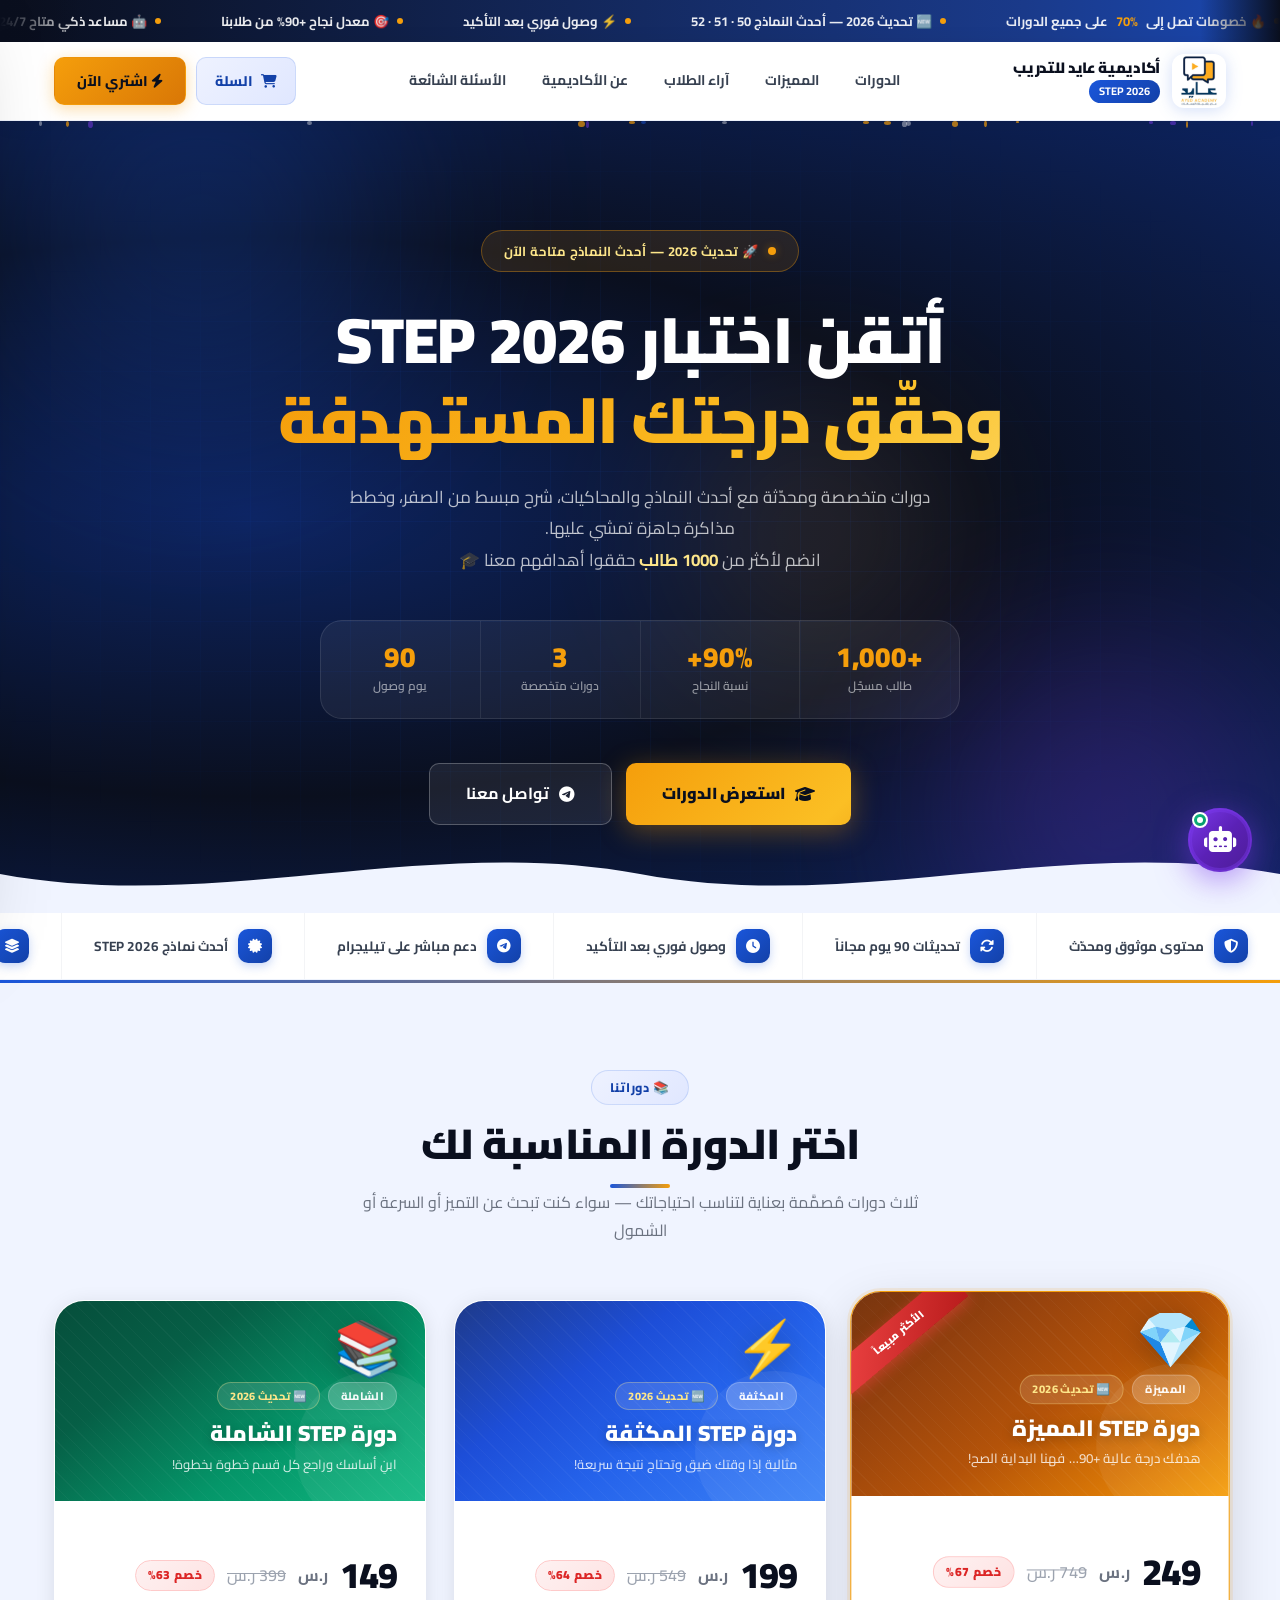
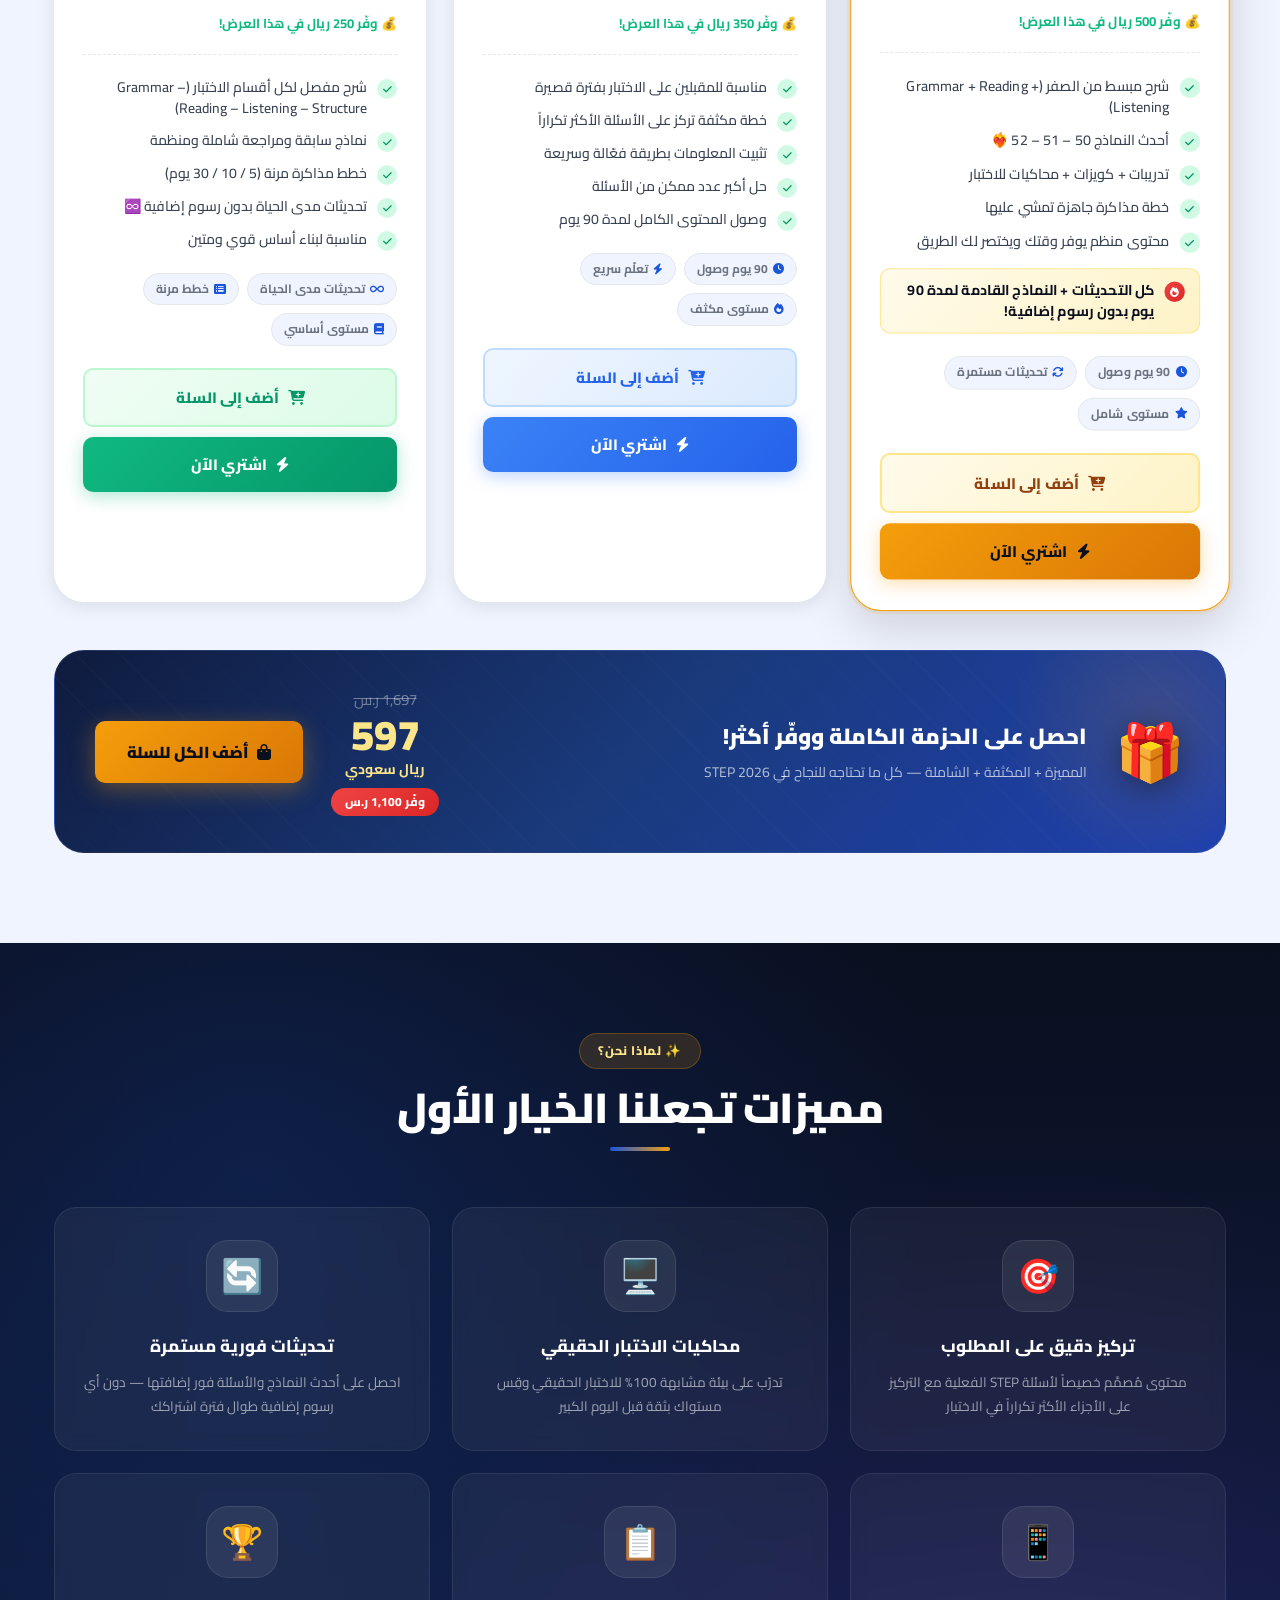
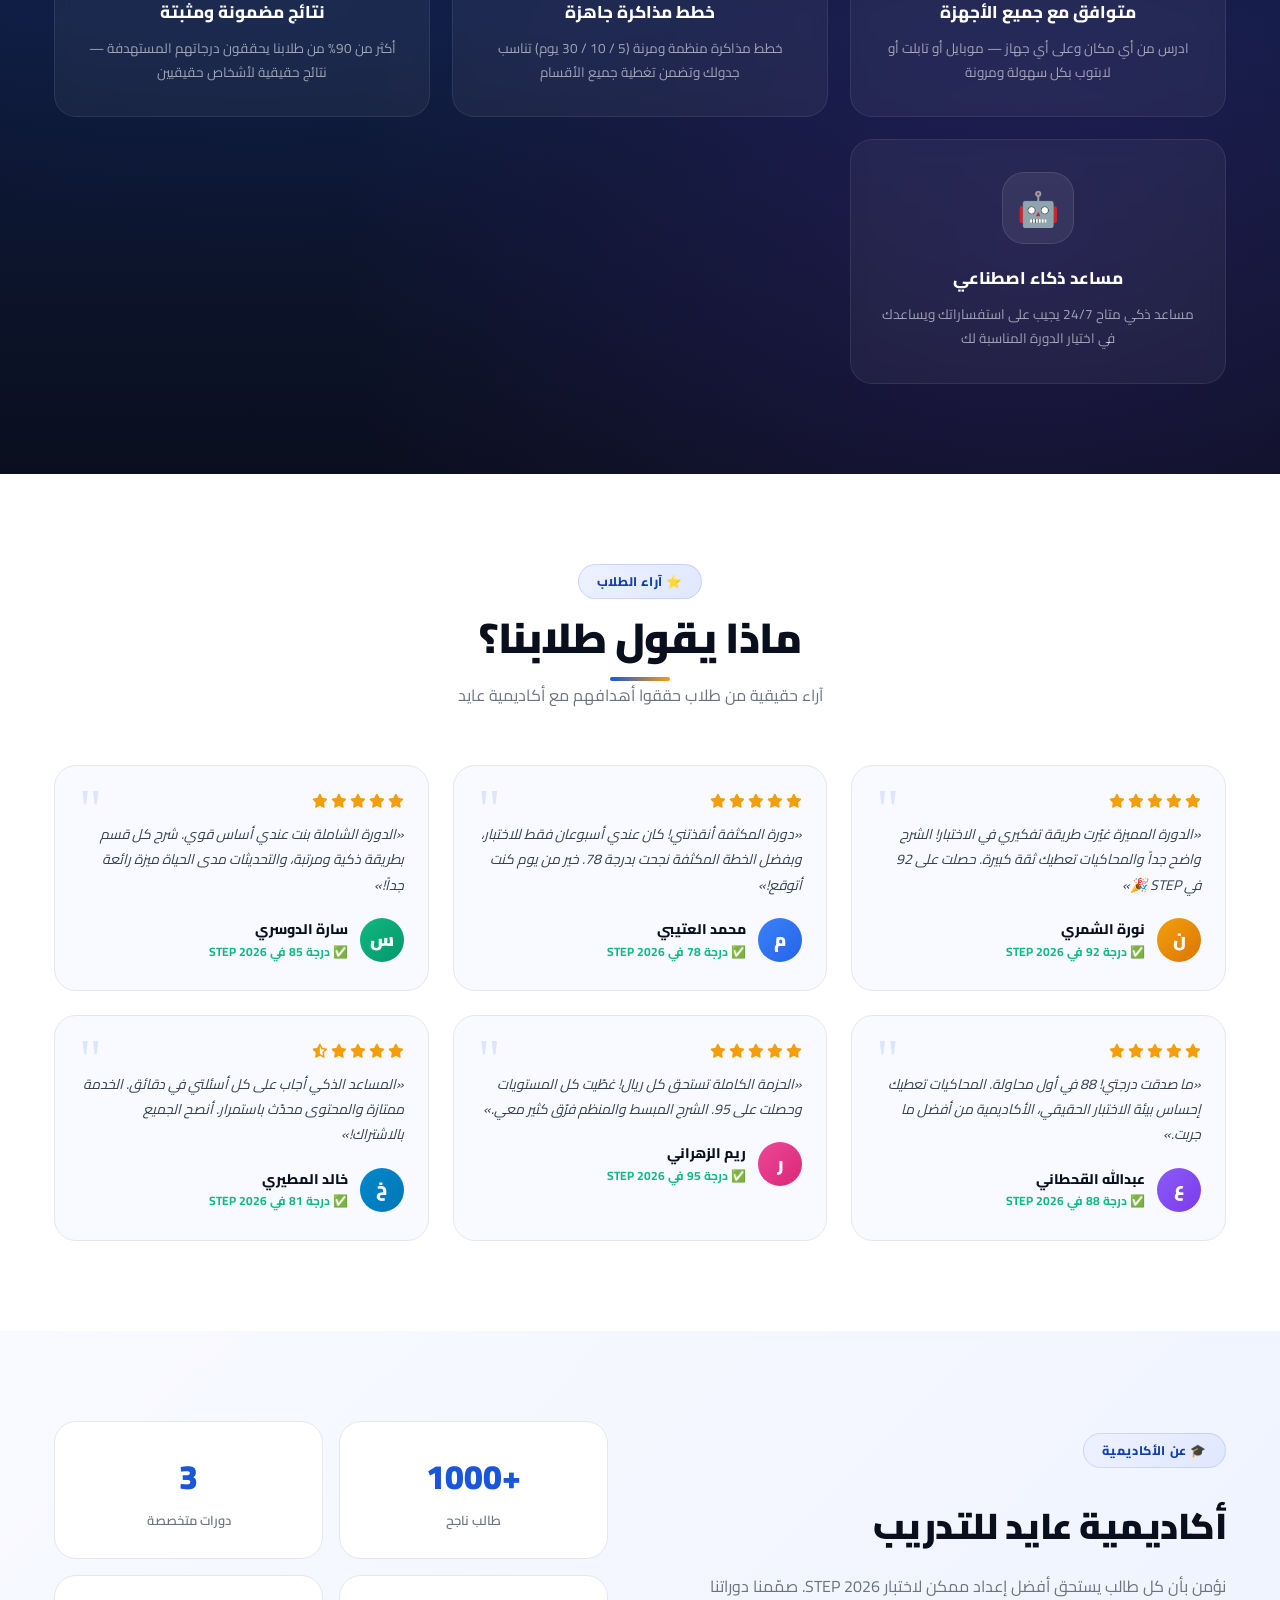
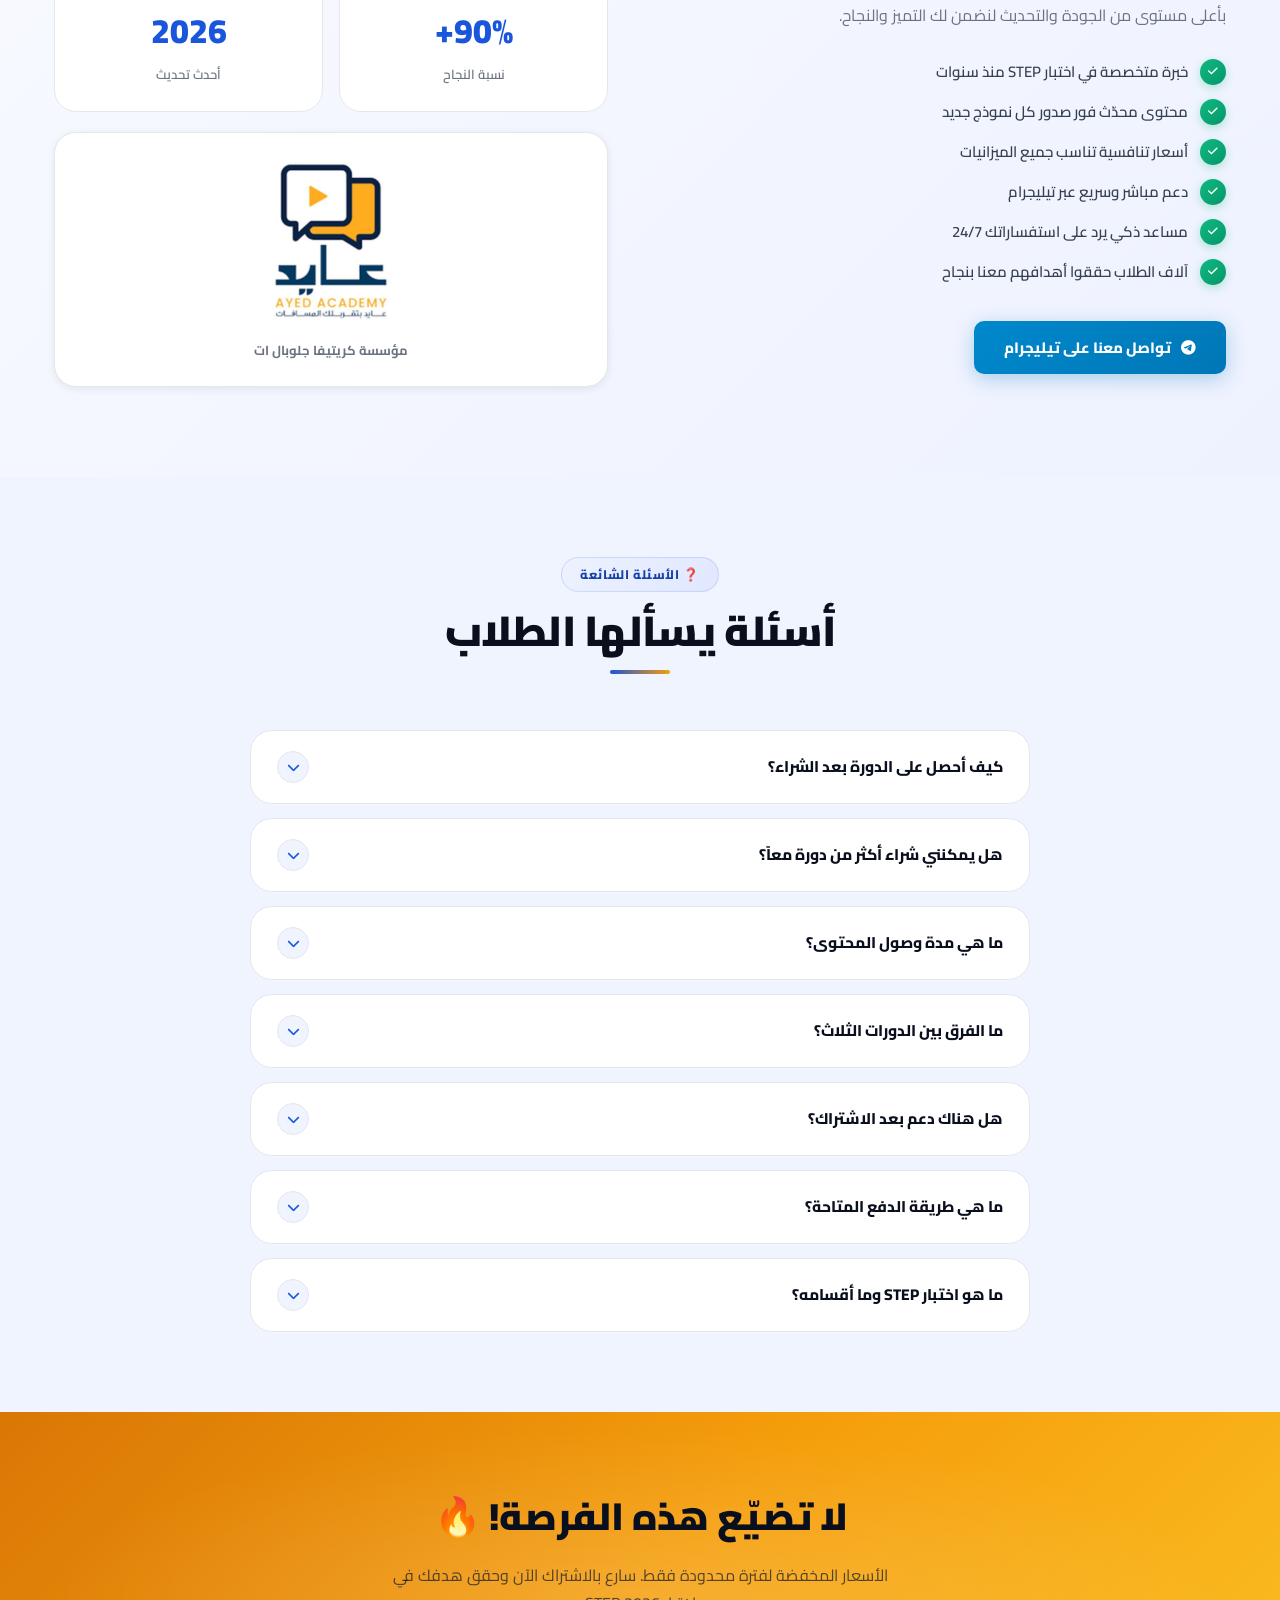
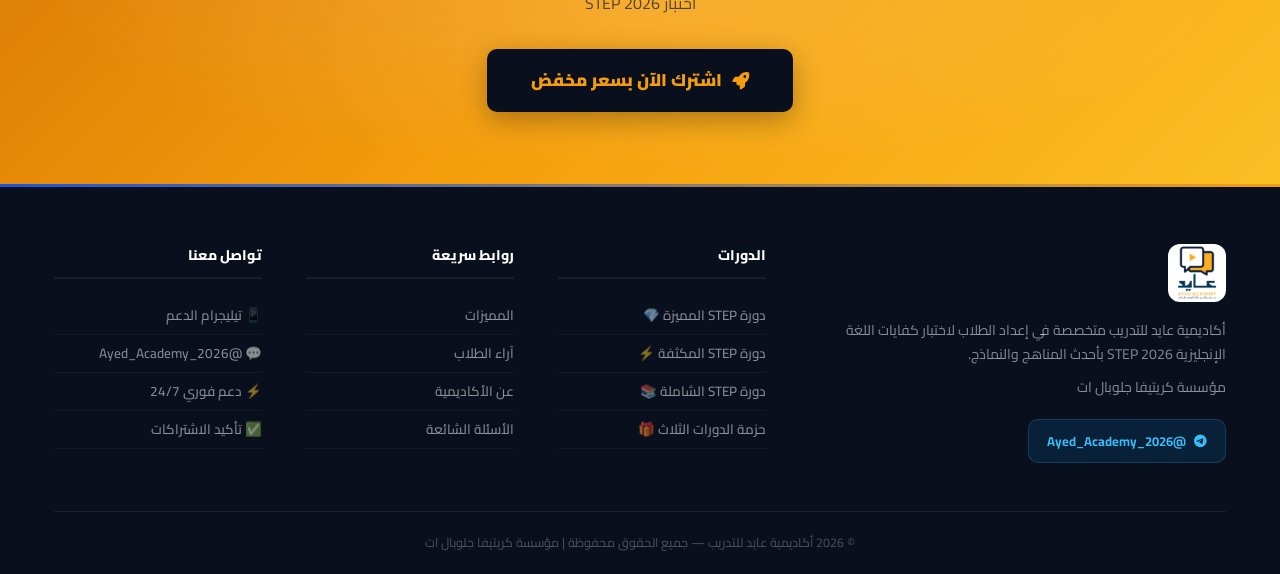
==== index.html @ cf66df92 "feat: أكاديمية عايد للتدريب - متجر STEP 2026 المحدّث - استبدال صفحة بيانات البنك بصفحة تلجرام مباشرة" ====
<!DOCTYPE html>
<html lang="ar" dir="rtl">
<head>
  <meta charset="UTF-8">
  <meta name="viewport" content="width=device-width, initial-scale=1.0">
  <title>أكاديمية عايد للتدريب | ستيب 2026 — دورات STEP المتميزة</title>
  <meta name="description" content="أفضل دورات اللغة الإنجليزية لاختبار STEP 2026 مع أحدث النماذج والمحاكيات. احصل على درجتك المستهدفة مع أكاديمية عايد للتدريب.">
  <meta name="keywords" content="STEP 2026, اختبار ستيب, دورات انجليزي, أكاديمية عايد, تدريب ستيب">
  <meta property="og:title" content="أكاديمية عايد للتدريب | ستيب 2026">
  <meta property="og:description" content="أفضل دورات STEP 2026 مع أحدث النماذج والمحاكيات">
  <meta property="og:image" content="images/logo.png">
  <meta name="theme-color" content="#1a56db">
  <link rel="icon" type="image/png" href="images/logo.png">
  <meta property="og:url" content="https://ayed-academy.pages.dev">
  <meta property="og:type" content="website">
  <meta name="twitter:card" content="summary_large_image">
  <meta name="twitter:title" content="أكاديمية عايد للتدريب | ستيب 2026">
  <meta name="twitter:description" content="أفضل دورات STEP 2026 مع أحدث النماذج والمحاكيات">
  <link rel="stylesheet" href="css/style.css">
  <link rel="preconnect" href="https://fonts.googleapis.com">
  <link href="https://fonts.googleapis.com/css2?family=Cairo:wght@300;400;500;600;700;800;900&display=swap" rel="stylesheet">
  <link rel="stylesheet" href="https://cdn.jsdelivr.net/npm/@fortawesome/fontawesome-free@6.4.0/css/all.min.css">
</head>
<body>

<!-- ══ ANNOUNCEMENT BAR ══ -->
<div class="announce-bar">
  <div class="announce-ticker">
    <span class="announce-item"><span class="a-dot"></span>🔥 خصومات تصل إلى <span class="gold">70%</span> على جميع الدورات</span>
    <span class="announce-item"><span class="a-dot"></span>🆕 تحديث 2026 — أحدث النماذج 50 · 51 · 52</span>
    <span class="announce-item"><span class="a-dot"></span>⚡ وصول فوري بعد التأكيد</span>
    <span class="announce-item"><span class="a-dot"></span>🎯 معدل نجاح +90% من طلابنا</span>
    <span class="announce-item"><span class="a-dot"></span>🤖 مساعد ذكي متاح 24/7</span>
    <span class="announce-item"><span class="a-dot"></span>🔥 خصومات تصل إلى <span class="gold">70%</span> على جميع الدورات</span>
    <span class="announce-item"><span class="a-dot"></span>🆕 تحديث 2026 — أحدث النماذج 50 · 51 · 52</span>
    <span class="announce-item"><span class="a-dot"></span>⚡ وصول فوري بعد التأكيد</span>
    <span class="announce-item"><span class="a-dot"></span>🎯 معدل نجاح +90% من طلابنا</span>
    <span class="announce-item"><span class="a-dot"></span>🤖 مساعد ذكي متاح 24/7</span>
  </div>
</div>

<!-- ══ HEADER ══ -->
<header class="header" id="header">
  <div class="container">
    <div class="header-inner">
      <div class="logo-area">
        <img src="images/logo.png" alt="أكاديمية عايد للتدريب" class="logo-img">
        <div class="logo-text">
          <span class="logo-title">أكاديمية عايد للتدريب</span>
          <span class="logo-sub">STEP 2026</span>
        </div>
      </div>

      <nav class="main-nav">
        <a href="#courses">الدورات</a>
        <a href="#features">المميزات</a>
        <a href="#testimonials">آراء الطلاب</a>
        <a href="#about">عن الأكاديمية</a>
        <a href="#faq">الأسئلة الشائعة</a>
      </nav>

      <div class="header-actions">
        <button class="cart-btn" onclick="toggleCart()">
          <i class="fas fa-shopping-cart"></i>
          <span class="cart-count" id="cartCount" data-count="0">0</span>
          <span id="cartTotalLabel">السلة</span>
        </button>
        <button class="checkout-header-btn" onclick="goToCheckout()">
          <i class="fas fa-bolt"></i> اشتري الآن
        </button>
      </div>
      <button class="mobile-menu-btn" id="mobileMenuBtn" onclick="toggleMobileMenu()">
        <i class="fas fa-bars"></i>
      </button>
    </div>
  </div>
  <div class="mobile-nav" id="mobileNav">
    <a href="#courses"      onclick="closeMobileMenu()">الدورات</a>
    <a href="#features"     onclick="closeMobileMenu()">المميزات</a>
    <a href="#testimonials" onclick="closeMobileMenu()">آراء الطلاب</a>
    <a href="#about"        onclick="closeMobileMenu()">عن الأكاديمية</a>
    <a href="#faq"          onclick="closeMobileMenu()">الأسئلة الشائعة</a>
  </div>
</header>

<!-- ══ HERO ══ -->
<section class="hero" id="home">
  <div class="hero-blobs">
    <div class="blob blob-1"></div>
    <div class="blob blob-2"></div>
    <div class="blob blob-3"></div>
  </div>
  <!-- Particles -->
  <div class="hero-particles" id="heroParticles"></div>

  <div class="container">
    <div class="hero-content">
      <div class="hero-eyebrow">
        <span class="eyebrow-dot"></span>
        🚀 تحديث 2026 — أحدث النماذج متاحة الآن
      </div>
      <h1 class="hero-title">
        أتقن اختبار STEP 2026
        <span class="line2">وحقّق درجتك المستهدفة</span>
      </h1>
      <p class="hero-subtitle">
        دورات متخصصة ومحدّثة مع أحدث النماذج والمحاكيات، شرح مبسط من الصفر، وخطط مذاكرة جاهزة تمشي عليها.
        <br>انضم لأكثر من <strong style="color:#fde68a">1000 طالب</strong> حققوا أهدافهم معنا 🎓
      </p>
      <div class="hero-stats">
        <div class="stat-item">
          <span class="stat-num" data-target="1000">0</span>
          <span class="stat-label">طالب مسجّل</span>
        </div>
        <div class="stat-item">
          <span class="stat-num">90%+</span>
          <span class="stat-label">نسبة النجاح</span>
        </div>
        <div class="stat-item">
          <span class="stat-num">3</span>
          <span class="stat-label">دورات متخصصة</span>
        </div>
        <div class="stat-item">
          <span class="stat-num">90</span>
          <span class="stat-label">يوم وصول</span>
        </div>
      </div>
      <div class="hero-btns">
        <a href="#courses" class="btn-hero-primary">
          <i class="fas fa-graduation-cap"></i> استعرض الدورات
        </a>
        <a href="https://t.me/Ayed_Academy_2026" target="_blank" class="btn-hero-secondary">
          <i class="fab fa-telegram"></i> تواصل معنا
        </a>
      </div>
    </div>
  </div>
  <div class="hero-wave">
    <svg viewBox="0 0 1440 90" xmlns="http://www.w3.org/2000/svg" preserveAspectRatio="none">
      <path d="M0,45 C240,90 480,0 720,45 C960,90 1200,0 1440,45 L1440,90 L0,90 Z" fill="#f0f4ff"/>
    </svg>
  </div>
</section>

<!-- ══ TRUST BAR ══ -->
<section class="trust-bar">
  <div class="trust-scroll">
    <div class="trust-item"><i class="fas fa-shield-alt"></i><span>محتوى موثوق ومحدّث</span></div>
    <div class="trust-item"><i class="fas fa-sync-alt"></i><span>تحديثات 90 يوم مجاناً</span></div>
    <div class="trust-item"><i class="fas fa-clock"></i><span>وصول فوري بعد التأكيد</span></div>
    <div class="trust-item"><i class="fab fa-telegram"></i><span>دعم مباشر على تيليجرام</span></div>
    <div class="trust-item"><i class="fas fa-certificate"></i><span>أحدث نماذج STEP 2026</span></div>
    <div class="trust-item"><i class="fas fa-layer-group"></i><span>محاكيات الاختبار الحقيقي</span></div>
    <div class="trust-item"><i class="fas fa-mobile-alt"></i><span>متوافق مع جميع الأجهزة</span></div>
    <div class="trust-item"><i class="fas fa-robot"></i><span>مساعد ذكي 24/7</span></div>
  </div>
</section>

<!-- ══ COURSES ══ -->
<section class="courses-section" id="courses">
  <div class="container">
    <div class="section-header reveal">
      <span class="section-tag">📚 دوراتنا</span>
      <h2 class="section-title">اختر الدورة المناسبة لك</h2>
      <div class="title-underline"></div>
      <p class="section-desc">ثلاث دورات مُصمَّمة بعناية لتناسب احتياجاتك — سواء كنت تبحث عن التميز أو السرعة أو الشمول</p>
    </div>

    <div class="courses-grid">

      <!-- ═══ COURSE 1: المميزة ═══ -->
      <div class="course-card featured reveal" id="course-card-1">
        <div class="course-ribbon">الأكثر مبيعاً</div>
        <div class="course-card-header gold">
          <div class="course-icon-big">💎</div>
          <div class="course-badges">
            <span class="cbadge cbadge-type">المميزة</span>
            <span class="cbadge cbadge-new">🆕 تحديث 2026</span>
          </div>
          <h3 class="course-card-title">دورة STEP المميزة</h3>
          <p class="course-card-tagline">هدفك درجة عالية +90… فهنا البداية الصح!</p>
        </div>
        <div class="course-card-body">
          <div class="price-block">
            <div class="price-top">
              <span class="price-now">249</span>
              <span class="price-unit">ر.س</span>
              <span class="price-was">749 ر.س</span>
              <span class="discount-pill">خصم 67%</span>
            </div>
            <div class="price-save">💰 وفّر 500 ريال في هذا العرض!</div>
          </div>
          <div class="feat-list">
            <div class="feat-row"><div class="fi"><i class="fas fa-check"></i></div><span>شرح مبسط من الصفر (Grammar + Reading + Listening)</span></div>
            <div class="feat-row"><div class="fi"><i class="fas fa-check"></i></div><span>أحدث النماذج 50 – 51 – 52 ❤️‍🔥</span></div>
            <div class="feat-row"><div class="fi"><i class="fas fa-check"></i></div><span>تدريبات + كويزات + محاكيات للاختبار</span></div>
            <div class="feat-row"><div class="fi"><i class="fas fa-check"></i></div><span>خطة مذاكرة جاهزة تمشي عليها</span></div>
            <div class="feat-row"><div class="fi"><i class="fas fa-check"></i></div><span>محتوى منظم يوفر وقتك ويختصر لك الطريق</span></div>
            <div class="feat-row hot-feat"><div class="fi"><i class="fas fa-fire"></i></div><span>كل التحديثات + النماذج القادمة لمدة 90 يوم بدون رسوم إضافية!</span></div>
          </div>
          <div class="course-meta">
            <span class="meta-tag"><i class="fas fa-clock"></i> 90 يوم وصول</span>
            <span class="meta-tag"><i class="fas fa-sync"></i> تحديثات مستمرة</span>
            <span class="meta-tag"><i class="fas fa-star"></i> مستوى شامل</span>
          </div>
          <div class="card-actions">
            <button class="btn-add btn-add-gold" id="addBtn1" onclick="addToCart(1)">
              <i class="fas fa-cart-plus"></i> أضف إلى السلة
            </button>
            <button class="btn-buy btn-buy-gold" onclick="buyNow(1)">
              <i class="fas fa-bolt"></i> اشتري الآن
            </button>
          </div>
        </div>
      </div>

      <!-- ═══ COURSE 2: المكثفة ═══ -->
      <div class="course-card reveal" id="course-card-2" style="transition-delay:.1s">
        <div class="course-card-header blue">
          <div class="course-icon-big">⚡</div>
          <div class="course-badges">
            <span class="cbadge cbadge-type">المكثفة</span>
            <span class="cbadge cbadge-new">🆕 تحديث 2026</span>
          </div>
          <h3 class="course-card-title">دورة STEP المكثفة</h3>
          <p class="course-card-tagline">مثالية إذا وقتك ضيق وتحتاج نتيجة سريعة!</p>
        </div>
        <div class="course-card-body">
          <div class="price-block">
            <div class="price-top">
              <span class="price-now">199</span>
              <span class="price-unit">ر.س</span>
              <span class="price-was">549 ر.س</span>
              <span class="discount-pill">خصم 64%</span>
            </div>
            <div class="price-save">💰 وفّر 350 ريال في هذا العرض!</div>
          </div>
          <div class="feat-list">
            <div class="feat-row"><div class="fi"><i class="fas fa-check"></i></div><span>مناسبة للمقبلين على الاختبار بفترة قصيرة</span></div>
            <div class="feat-row"><div class="fi"><i class="fas fa-check"></i></div><span>خطة مكثفة تركز على الأسئلة الأكثر تكراراً</span></div>
            <div class="feat-row"><div class="fi"><i class="fas fa-check"></i></div><span>تثبيت المعلومات بطريقة فعّالة وسريعة</span></div>
            <div class="feat-row"><div class="fi"><i class="fas fa-check"></i></div><span>حل أكبر عدد ممكن من الأسئلة</span></div>
            <div class="feat-row"><div class="fi"><i class="fas fa-check"></i></div><span>وصول المحتوى الكامل لمدة 90 يوم</span></div>
          </div>
          <div class="course-meta">
            <span class="meta-tag"><i class="fas fa-clock"></i> 90 يوم وصول</span>
            <span class="meta-tag"><i class="fas fa-bolt"></i> تعلّم سريع</span>
            <span class="meta-tag"><i class="fas fa-fire"></i> مستوى مكثف</span>
          </div>
          <div class="card-actions">
            <button class="btn-add btn-add-blue" id="addBtn2" onclick="addToCart(2)">
              <i class="fas fa-cart-plus"></i> أضف إلى السلة
            </button>
            <button class="btn-buy btn-buy-blue" onclick="buyNow(2)">
              <i class="fas fa-bolt"></i> اشتري الآن
            </button>
          </div>
        </div>
      </div>

      <!-- ═══ COURSE 3: الشاملة ═══ -->
      <div class="course-card reveal" id="course-card-3" style="transition-delay:.2s">
        <div class="course-card-header green">
          <div class="course-icon-big">📚</div>
          <div class="course-badges">
            <span class="cbadge cbadge-type">الشاملة</span>
            <span class="cbadge cbadge-new">🆕 تحديث 2026</span>
          </div>
          <h3 class="course-card-title">دورة STEP الشاملة</h3>
          <p class="course-card-tagline">ابنِ أساسك وراجع كل قسم خطوة بخطوة!</p>
        </div>
        <div class="course-card-body">
          <div class="price-block">
            <div class="price-top">
              <span class="price-now">149</span>
              <span class="price-unit">ر.س</span>
              <span class="price-was">399 ر.س</span>
              <span class="discount-pill">خصم 63%</span>
            </div>
            <div class="price-save">💰 وفّر 250 ريال في هذا العرض!</div>
          </div>
          <div class="feat-list">
            <div class="feat-row"><div class="fi"><i class="fas fa-check"></i></div><span>شرح مفصل لكل أقسام الاختبار (Grammar – Reading – Listening – Structure)</span></div>
            <div class="feat-row"><div class="fi"><i class="fas fa-check"></i></div><span>نماذج سابقة ومراجعة شاملة ومنظمة</span></div>
            <div class="feat-row"><div class="fi"><i class="fas fa-check"></i></div><span>خطط مذاكرة مرنة (5 / 10 / 30 يوم)</span></div>
            <div class="feat-row"><div class="fi"><i class="fas fa-check"></i></div><span>تحديثات مدى الحياة بدون رسوم إضافية ♾️</span></div>
            <div class="feat-row"><div class="fi"><i class="fas fa-check"></i></div><span>مناسبة لبناء أساس قوي ومتين</span></div>
          </div>
          <div class="course-meta">
            <span class="meta-tag"><i class="fas fa-infinity"></i> تحديثات مدى الحياة</span>
            <span class="meta-tag"><i class="fas fa-list-alt"></i> خطط مرنة</span>
            <span class="meta-tag"><i class="fas fa-book"></i> مستوى أساسي</span>
          </div>
          <div class="card-actions">
            <button class="btn-add btn-add-green" id="addBtn3" onclick="addToCart(3)">
              <i class="fas fa-cart-plus"></i> أضف إلى السلة
            </button>
            <button class="btn-buy btn-buy-green" onclick="buyNow(3)">
              <i class="fas fa-bolt"></i> اشتري الآن
            </button>
          </div>
        </div>
      </div>

    </div><!-- /courses-grid -->

    <!-- BUNDLE OFFER -->
    <div class="bundle-offer reveal">
      <div class="bundle-inner">
        <div class="bundle-emoji">🎁</div>
        <div class="bundle-text">
          <h3>احصل على الحزمة الكاملة ووفّر أكثر!</h3>
          <p>المميزة + المكثفة + الشاملة — كل ما تحتاجه للنجاح في STEP 2026</p>
        </div>
        <div class="bundle-pricing">
          <span class="bundle-was">1,697 ر.س</span>
          <span class="bundle-now">597</span>
          <span style="color:#fde68a;font-size:14px;font-weight:700;">ريال سعودي</span>
          <span class="bundle-save-badge">وفّر 1,100 ر.س</span>
        </div>
        <button class="btn-bundle" onclick="addAllToCart()">
          <i class="fas fa-shopping-bag"></i> أضف الكل للسلة
        </button>
      </div>
    </div>

  </div>
</section>

<!-- ══ FEATURES ══ -->
<section class="features-section" id="features">
  <div class="container">
    <div class="section-header reveal">
      <span class="section-tag">✨ لماذا نحن؟</span>
      <h2 class="section-title white">مميزات تجعلنا الخيار الأول</h2>
      <div class="title-underline"></div>
    </div>
    <div class="features-grid">
      <div class="feature-card reveal">
        <div class="feat-icon-wrap">🎯</div>
        <h4>تركيز دقيق على المطلوب</h4>
        <p>محتوى مُصمَّم خصيصاً لأسئلة STEP الفعلية مع التركيز على الأجزاء الأكثر تكراراً في الاختبار</p>
      </div>
      <div class="feature-card reveal" style="transition-delay:.1s">
        <div class="feat-icon-wrap">🖥️</div>
        <h4>محاكيات الاختبار الحقيقي</h4>
        <p>تدرّب على بيئة مشابهة 100% للاختبار الحقيقي وقِس مستواك بثقة قبل اليوم الكبير</p>
      </div>
      <div class="feature-card reveal" style="transition-delay:.2s">
        <div class="feat-icon-wrap">🔄</div>
        <h4>تحديثات فورية مستمرة</h4>
        <p>احصل على أحدث النماذج والأسئلة فور إضافتها — دون أي رسوم إضافية طوال فترة اشتراكك</p>
      </div>
      <div class="feature-card reveal" style="transition-delay:.3s">
        <div class="feat-icon-wrap">📱</div>
        <h4>متوافق مع جميع الأجهزة</h4>
        <p>ادرس من أي مكان وعلى أي جهاز — موبايل أو تابلت أو لابتوب بكل سهولة ومرونة</p>
      </div>
      <div class="feature-card reveal" style="transition-delay:.4s">
        <div class="feat-icon-wrap">📋</div>
        <h4>خطط مذاكرة جاهزة</h4>
        <p>خطط مذاكرة منظمة ومرنة (5 / 10 / 30 يوم) تناسب جدولك وتضمن تغطية جميع الأقسام</p>
      </div>
      <div class="feature-card reveal" style="transition-delay:.5s">
        <div class="feat-icon-wrap">🏆</div>
        <h4>نتائج مضمونة ومثبتة</h4>
        <p>أكثر من 90% من طلابنا يحققون درجاتهم المستهدفة — نتائج حقيقية لأشخاص حقيقيين</p>
      </div>
      <div class="feature-card reveal" style="transition-delay:.6s">
        <div class="feat-icon-wrap">🤖</div>
        <h4>مساعد ذكاء اصطناعي</h4>
        <p>مساعد ذكي متاح 24/7 يجيب على استفساراتك ويساعدك في اختيار الدورة المناسبة لك</p>
      </div>
    </div>
  </div>
</section>

<!-- ══ TESTIMONIALS ══ -->
<section class="testimonials-section" id="testimonials">
  <div class="container">
    <div class="section-header reveal">
      <span class="section-tag">⭐ آراء الطلاب</span>
      <h2 class="section-title">ماذا يقول طلابنا؟</h2>
      <div class="title-underline"></div>
      <p class="section-desc">آراء حقيقية من طلاب حققوا أهدافهم مع أكاديمية عايد</p>
    </div>
    <div class="testi-grid">
      <div class="testi-card reveal">
        <div class="testi-stars"><i class="fas fa-star"></i><i class="fas fa-star"></i><i class="fas fa-star"></i><i class="fas fa-star"></i><i class="fas fa-star"></i></div>
        <p class="testi-text">«الدورة المميزة غيّرت طريقة تفكيري في الاختبار! الشرح واضح جداً والمحاكيات تعطيك ثقة كبيرة. حصلت على 92 في STEP 🎉»</p>
        <div class="testi-author">
          <div class="testi-avatar" style="background:linear-gradient(135deg,#f59e0b,#d97706)">ن</div>
          <div>
            <div class="testi-name">نورة الشمري</div>
            <div class="testi-score">✅ درجة 92 في STEP 2026</div>
          </div>
        </div>
      </div>
      <div class="testi-card reveal" style="transition-delay:.1s">
        <div class="testi-stars"><i class="fas fa-star"></i><i class="fas fa-star"></i><i class="fas fa-star"></i><i class="fas fa-star"></i><i class="fas fa-star"></i></div>
        <p class="testi-text">«دورة المكثفة أنقذتني! كان عندي أسبوعان فقط للاختبار، وبفضل الخطة المكثفة نجحت بدرجة 78. خير من يوم كنت أتوقع!»</p>
        <div class="testi-author">
          <div class="testi-avatar" style="background:linear-gradient(135deg,#3b82f6,#2563eb)">م</div>
          <div>
            <div class="testi-name">محمد العتيبي</div>
            <div class="testi-score">✅ درجة 78 في STEP 2026</div>
          </div>
        </div>
      </div>
      <div class="testi-card reveal" style="transition-delay:.2s">
        <div class="testi-stars"><i class="fas fa-star"></i><i class="fas fa-star"></i><i class="fas fa-star"></i><i class="fas fa-star"></i><i class="fas fa-star"></i></div>
        <p class="testi-text">«الدورة الشاملة بنت عندي أساس قوي. شرح كل قسم بطريقة ذكية ومرتبة، والتحديثات مدى الحياة ميزة رائعة جداً!»</p>
        <div class="testi-author">
          <div class="testi-avatar" style="background:linear-gradient(135deg,#10b981,#059669)">س</div>
          <div>
            <div class="testi-name">سارة الدوسري</div>
            <div class="testi-score">✅ درجة 85 في STEP 2026</div>
          </div>
        </div>
      </div>
      <div class="testi-card reveal" style="transition-delay:.3s">
        <div class="testi-stars"><i class="fas fa-star"></i><i class="fas fa-star"></i><i class="fas fa-star"></i><i class="fas fa-star"></i><i class="fas fa-star"></i></div>
        <p class="testi-text">«ما صدقت درجتي! 88 في أول محاولة. المحاكيات تعطيك إحساس بيئة الاختبار الحقيقي، الأكاديمية من أفضل ما جربت.»</p>
        <div class="testi-author">
          <div class="testi-avatar" style="background:linear-gradient(135deg,#8b5cf6,#7c3aed)">ع</div>
          <div>
            <div class="testi-name">عبدالله القحطاني</div>
            <div class="testi-score">✅ درجة 88 في STEP 2026</div>
          </div>
        </div>
      </div>
      <div class="testi-card reveal" style="transition-delay:.4s">
        <div class="testi-stars"><i class="fas fa-star"></i><i class="fas fa-star"></i><i class="fas fa-star"></i><i class="fas fa-star"></i><i class="fas fa-star"></i></div>
        <p class="testi-text">«الحزمة الكاملة تستحق كل ريال! غطّيت كل المستويات وحصلت على 95. الشرح المبسط والمنظم فرّق كثير معي.»</p>
        <div class="testi-author">
          <div class="testi-avatar" style="background:linear-gradient(135deg,#ec4899,#db2777)">ر</div>
          <div>
            <div class="testi-name">ريم الزهراني</div>
            <div class="testi-score">✅ درجة 95 في STEP 2026</div>
          </div>
        </div>
      </div>
      <div class="testi-card reveal" style="transition-delay:.5s">
        <div class="testi-stars"><i class="fas fa-star"></i><i class="fas fa-star"></i><i class="fas fa-star"></i><i class="fas fa-star"></i><i class="fas fa-star-half-alt"></i></div>
        <p class="testi-text">«المساعد الذكي أجاب على كل أسئلتي في دقائق. الخدمة ممتازة والمحتوى محدّث باستمرار. أنصح الجميع بالاشتراك!»</p>
        <div class="testi-author">
          <div class="testi-avatar" style="background:linear-gradient(135deg,#0088cc,#0077b6)">خ</div>
          <div>
            <div class="testi-name">خالد المطيري</div>
            <div class="testi-score">✅ درجة 81 في STEP 2026</div>
          </div>
        </div>
      </div>
    </div>
  </div>
</section>

<!-- ══ ABOUT ══ -->
<section class="about-section" id="about">
  <div class="container">
    <div class="about-grid">
      <div class="about-text reveal-left">
        <span class="section-tag">🎓 عن الأكاديمية</span>
        <h2>أكاديمية عايد للتدريب</h2>
        <p class="about-lead">نؤمن بأن كل طالب يستحق أفضل إعداد ممكن لاختبار STEP 2026. صمّمنا دوراتنا بأعلى مستوى من الجودة والتحديث لنضمن لك التميز والنجاح.</p>
        <ul class="about-list">
          <li><div class="check-icon"><i class="fas fa-check"></i></div> خبرة متخصصة في اختبار STEP منذ سنوات</li>
          <li><div class="check-icon"><i class="fas fa-check"></i></div> محتوى محدّث فور صدور كل نموذج جديد</li>
          <li><div class="check-icon"><i class="fas fa-check"></i></div> أسعار تنافسية تناسب جميع الميزانيات</li>
          <li><div class="check-icon"><i class="fas fa-check"></i></div> دعم مباشر وسريع عبر تيليجرام</li>
          <li><div class="check-icon"><i class="fas fa-check"></i></div> مساعد ذكي يرد على استفساراتك 24/7</li>
          <li><div class="check-icon"><i class="fas fa-check"></i></div> آلاف الطلاب حققوا أهدافهم معنا بنجاح</li>
        </ul>
        <a href="https://t.me/Ayed_Academy_2026" target="_blank" class="btn-tg">
          <i class="fab fa-telegram"></i> تواصل معنا على تيليجرام
        </a>
      </div>
      <div class="about-visual reveal-right">
        <div class="about-stats-grid">
          <div class="astat"><span class="astat-n">+1000</span><span class="astat-l">طالب ناجح</span></div>
          <div class="astat"><span class="astat-n">3</span><span class="astat-l">دورات متخصصة</span></div>
          <div class="astat"><span class="astat-n">90%+</span><span class="astat-l">نسبة النجاح</span></div>
          <div class="astat"><span class="astat-n">2026</span><span class="astat-l">أحدث تحديث</span></div>
        </div>
        <div class="about-logo-card">
          <img src="images/logo.png" alt="أكاديمية عايد للتدريب">
          <p style="font-size:13px;color:var(--text-light);margin-top:12px;font-weight:700;">مؤسسة كريتيفا جلوبال ات</p>
        </div>
      </div>
    </div>
  </div>
</section>

<!-- ══ FAQ ══ -->
<section class="faq-section" id="faq">
  <div class="container">
    <div class="section-header reveal">
      <span class="section-tag">❓ الأسئلة الشائعة</span>
      <h2 class="section-title">أسئلة يسألها الطلاب</h2>
      <div class="title-underline"></div>
    </div>
    <div class="faq-list">
      <div class="faq-item reveal">
        <div class="faq-q" onclick="toggleFaq(this)">
          <span>كيف أحصل على الدورة بعد الشراء؟</span>
          <div class="faq-arrow"><i class="fas fa-chevron-down"></i></div>
        </div>
        <div class="faq-a">
          بعد إتمام التسجيل وإرسال طلبك عبر تيليجرام، سيتواصل معك فريقنا فوراً لإرسال بيانات التحويل. بعد تأكيد الدفع يتم تفعيل دورتك خلال ساعات قليلة ✅
        </div>
      </div>
      <div class="faq-item reveal">
        <div class="faq-q" onclick="toggleFaq(this)">
          <span>هل يمكنني شراء أكثر من دورة معاً؟</span>
          <div class="faq-arrow"><i class="fas fa-chevron-down"></i></div>
        </div>
        <div class="faq-a">
          بالتأكيد! يمكنك إضافة أكثر من دورة في السلة ودفع مبلغ واحد. كما يمكنك الاستفادة من عرض الحزمة الكاملة (الثلاث دورات) بسعر استثنائي ووفّر أكثر من 1,100 ريال.
        </div>
      </div>
      <div class="faq-item reveal">
        <div class="faq-q" onclick="toggleFaq(this)">
          <span>ما هي مدة وصول المحتوى؟</span>
          <div class="faq-arrow"><i class="fas fa-chevron-down"></i></div>
        </div>
        <div class="faq-a">
          <strong>الدورة المميزة والمكثفة:</strong> 90 يوماً كاملة من تاريخ الاشتراك، تشمل جميع التحديثات الجديدة والنماذج القادمة.<br>
          <strong>الدورة الشاملة:</strong> تحديثات مدى الحياة بدون أي رسوم إضافية.
        </div>
      </div>
      <div class="faq-item reveal">
        <div class="faq-q" onclick="toggleFaq(this)">
          <span>ما الفرق بين الدورات الثلاث؟</span>
          <div class="faq-arrow"><i class="fas fa-chevron-down"></i></div>
        </div>
        <div class="faq-a">
          <strong>💎 المميزة:</strong> الأشمل والأكثر تفصيلاً، أحدث النماذج والمحاكيات، لمن يريد درجة +90.<br>
          <strong>⚡ المكثفة:</strong> لمن وقته محدود ويحتاج تحضيراً سريعاً وفعّالاً قبل الاختبار.<br>
          <strong>📚 الشاملة:</strong> لبناء أساس قوي ومراجعة تفصيلية خطوة بخطوة مع تحديثات مدى الحياة.
        </div>
      </div>
      <div class="faq-item reveal">
        <div class="faq-q" onclick="toggleFaq(this)">
          <span>هل هناك دعم بعد الاشتراك؟</span>
          <div class="faq-arrow"><i class="fas fa-chevron-down"></i></div>
        </div>
        <div class="faq-a">
          نعم! يمكنك التواصل معنا في أي وقت عبر تيليجرام على <a href="https://t.me/Ayed_Academy_2026" target="_blank" style="color:var(--primary);font-weight:800;">@Ayed_Academy_2026</a> أو عبر المساعد الذكي المتاح في الموقع 24/7.
        </div>
      </div>
      <div class="faq-item reveal">
        <div class="faq-q" onclick="toggleFaq(this)">
          <span>ما هي طريقة الدفع المتاحة؟</span>
          <div class="faq-arrow"><i class="fas fa-chevron-down"></i></div>
        </div>
        <div class="faq-a">
          اضغط "اشتري الآن" → أدخل بياناتك → ستنتقل تلقائياً لتيليجرام برسالة جاهزة → يرد عليك فريقنا بتفاصيل التحويل → بعد الدفع يُفعَّل اشتراكك فوراً ✅
        </div>
      </div>
      <div class="faq-item reveal">
        <div class="faq-q" onclick="toggleFaq(this)">
          <span>ما هو اختبار STEP وما أقسامه؟</span>
          <div class="faq-arrow"><i class="fas fa-chevron-down"></i></div>
        </div>
        <div class="faq-a">
          STEP (Standardized Test of English Proficiency) هو اختبار كفايات اللغة الإنجليزية المعتمد في المملكة العربية السعودية. يشمل أربعة أقسام رئيسية: <strong>Grammar</strong> (القواعد)، <strong>Reading</strong> (القراءة)، <strong>Listening</strong> (الاستماع)، و<strong>Structure</strong> (التركيب). الدرجة الكاملة 100.
        </div>
      </div>
    </div>
  </div>
</section>

<!-- ══ CTA ══ -->
<section class="cta-section">
  <div class="container">
    <div class="cta-content reveal">
      <h2>لا تضيّع هذه الفرصة! 🔥</h2>
      <p>الأسعار المخفضة لفترة محدودة فقط. سارع بالاشتراك الآن وحقق هدفك في اختبار STEP 2026</p>
      <a href="#courses" class="btn-cta">
        <i class="fas fa-rocket"></i> اشترك الآن بسعر مخفض
      </a>
    </div>
  </div>
</section>

<!-- ══ FOOTER ══ -->
<footer class="footer">
  <div class="container">
    <div class="footer-grid">
      <div class="footer-brand">
        <img src="images/logo.png" alt="أكاديمية عايد" class="f-logo">
        <p>أكاديمية عايد للتدريب متخصصة في إعداد الطلاب لاختبار كفايات اللغة الإنجليزية STEP 2026 بأحدث المناهج والنماذج.</p>
        <p style="margin-top:8px">مؤسسة كريتيفا جلوبال ات</p>
        <a href="https://t.me/Ayed_Academy_2026" target="_blank" class="f-tg-link">
          <i class="fab fa-telegram"></i> @Ayed_Academy_2026
        </a>
      </div>
      <div class="footer-col">
        <h5>الدورات</h5>
        <a href="#courses">دورة STEP المميزة 💎</a>
        <a href="#courses">دورة STEP المكثفة ⚡</a>
        <a href="#courses">دورة STEP الشاملة 📚</a>
        <a href="#courses">حزمة الدورات الثلاث 🎁</a>
      </div>
      <div class="footer-col">
        <h5>روابط سريعة</h5>
        <a href="#features">المميزات</a>
        <a href="#testimonials">آراء الطلاب</a>
        <a href="#about">عن الأكاديمية</a>
        <a href="#faq">الأسئلة الشائعة</a>
      </div>
      <div class="footer-col">
        <h5>تواصل معنا</h5>
        <a href="https://t.me/Ayed_Academy_2026" target="_blank">📱 تيليجرام الدعم</a>
        <a href="https://t.me/Ayed_Academy_2026" target="_blank">💬 @Ayed_Academy_2026</a>
        <a href="https://t.me/Ayed_Academy_2026" target="_blank">⚡ دعم فوري 24/7</a>
        <a href="https://t.me/Ayed_Academy_2026" target="_blank">✅ تأكيد الاشتراكات</a>
      </div>
    </div>
    <div class="footer-bottom">
      <p>© 2026 أكاديمية عايد للتدريب — جميع الحقوق محفوظة | مؤسسة كريتيفا جلوبال ات</p>
    </div>
  </div>
</footer>

<!-- ══ CART SIDEBAR ══ -->
<div class="cart-overlay" id="cartOverlay" onclick="toggleCart()"></div>
<div class="cart-sidebar" id="cartSidebar">
  <div class="cart-top">
    <h3><i class="fas fa-shopping-cart"></i> سلة التسوق</h3>
    <button class="close-cart-btn" onclick="toggleCart()"><i class="fas fa-times"></i></button>
  </div>
  <div class="cart-body" id="cartBody">
    <div class="cart-empty-state" id="cartEmpty">
      <div class="empty-em">🛒</div>
      <p>سلتك فارغة!</p>
      <p style="font-size:13px;font-weight:500;color:var(--text-muted)">أضف دورة لتبدأ رحلتك</p>
    </div>
    <div class="cart-items-list" id="cartItems"></div>
  </div>
  <div class="cart-foot" id="cartFoot" style="display:none">
    <div class="cart-totals">
      <div class="cart-row"><span>المجموع الأصلي</span><span id="cOriginal">0 ر.س</span></div>
      <div class="cart-row"><span>الخصم</span><span id="cDiscount" class="disc">-0 ر.س</span></div>
      <div class="cart-row total"><span>المجموع الكلي</span><span id="cTotal" class="total-val">0 ر.س</span></div>
    </div>
    <button class="btn-go-checkout" onclick="goToCheckout()">
      <i class="fas fa-credit-card"></i> إتمام الشراء
    </button>
    <button class="btn-keep-shopping" onclick="toggleCart()">
      <i class="fas fa-arrow-right"></i> متابعة التسوق
    </button>
  </div>
</div>

<!-- ══ TOAST ══ -->
<div class="toast" id="toast"><span class="toast-icon"></span><span id="toastMsg"></span></div>

<!-- ══ FLOAT CART ══ -->
<button class="float-cart" id="floatCart" onclick="toggleCart()">
  <i class="fas fa-shopping-cart"></i>
  <span class="float-count" id="floatCount">0</span>
</button>

<!-- ══════════════════════════════════════════
     AI CHATBOT WIDGET - محاكي الذكاء الاصطناعي
══════════════════════════════════════════ -->

<!-- زر فتح المحادثة -->
<button class="ai-chat-trigger" id="aiChatTrigger" onclick="toggleAIChat()" aria-label="فتح المساعد الذكي">
  <div class="ai-trigger-inner">
    <div class="ai-trigger-icon" id="aiTriggerIcon">
      <i class="fas fa-robot"></i>
    </div>
    <div class="ai-trigger-pulse"></div>
  </div>
  <div class="ai-trigger-badge">
    <span class="ai-badge-dot"></span>
  </div>
  <div class="ai-trigger-tooltip">مساعد ذكي 🤖</div>
</button>

<!-- نافذة المحادثة -->
<div class="ai-chat-window" id="aiChatWindow" role="dialog" aria-label="نافذة المساعد الذكي">
  <!-- Header -->
  <div class="ai-chat-header">
    <div class="ai-header-info">
      <div class="ai-avatar-wrap">
        <div class="ai-avatar"><i class="fas fa-robot"></i></div>
        <span class="ai-status-dot"></span>
      </div>
      <div class="ai-header-text">
        <span class="ai-name">مساعد أكاديمية عايد</span>
        <span class="ai-status">متاح الآن • يرد فوراً</span>
      </div>
    </div>
    <div class="ai-header-actions">
      <button class="ai-header-btn" onclick="clearAIChat()" title="محادثة جديدة"><i class="fas fa-redo"></i></button>
      <button class="ai-header-btn ai-close-btn" onclick="toggleAIChat()" title="إغلاق"><i class="fas fa-times"></i></button>
    </div>
  </div>

  <!-- Quick Suggestions -->
  <div class="ai-quick-suggestions" id="aiQuickSuggestions">
    <p class="ai-qs-label">أسئلة شائعة:</p>
    <div class="ai-qs-grid">
      <button class="ai-qs-btn" onclick="sendQuickQ('ما الفرق بين الدورات؟')">📚 الفرق بين الدورات</button>
      <button class="ai-qs-btn" onclick="sendQuickQ('ما هي أسعار الدورات؟')">💰 الأسعار</button>
      <button class="ai-qs-btn" onclick="sendQuickQ('كيف أدفع ثمن الدورة؟')">💳 طريقة الدفع</button>
      <button class="ai-qs-btn" onclick="sendQuickQ('كيف أحصل على الدورة بعد الشراء؟')">✅ بعد الشراء</button>
      <button class="ai-qs-btn" onclick="sendQuickQ('ما هو اختبار STEP؟')">🎯 ما هو STEP؟</button>
      <button class="ai-qs-btn" onclick="sendQuickQ('هل هناك ضمان لاسترداد المبلغ؟')">🛡️ الضمانات</button>
    </div>
  </div>

  <!-- Messages -->
  <div class="ai-chat-body" id="aiChatBody">
    <!-- Welcome message injected by JS -->
  </div>

  <!-- Input -->
  <div class="ai-chat-footer">
    <div class="ai-input-wrap">
      <textarea
        class="ai-input"
        id="aiInput"
        placeholder="اكتب سؤالك هنا..."
        rows="1"
        onkeydown="handleAIKeydown(event)"
        oninput="autoResizeAIInput(this)"
        maxlength="500"
      ></textarea>
      <button class="ai-send-btn" id="aiSendBtn" onclick="sendAIMessage()" title="إرسال">
        <i class="fas fa-paper-plane"></i>
      </button>
    </div>
    <p class="ai-footer-note">مدعوم بالذكاء الاصطناعي • أكاديمية عايد 2026</p>
  </div>
</div>

<!-- Overlay for mobile -->
<div class="ai-chat-overlay" id="aiChatOverlay" onclick="toggleAIChat()"></div>

<script src="js/app.js"></script>
<script src="js/chatbot.js"></script>
</body>
</html>
---- css/style.css ----
/* =====================================================
   أكاديمية عايد للتدريب | ستيب 2026
   Ultra Premium Store Design - Full Redesign 2026
   ===================================================== */

@import url('https://fonts.googleapis.com/css2?family=Cairo:wght@300;400;500;600;700;800;900&display=swap');

:root {
  /* Colors */
  --primary:       #1a56db;
  --primary-dark:  #1341a8;
  --primary-glow:  rgba(26,86,219,0.25);
  --gold:          #f59e0b;
  --gold-dark:     #d97706;
  --gold-light:    #fef3c7;
  --gold-glow:     rgba(245,158,11,0.35);
  --green:         #10b981;
  --green-dark:    #059669;
  --green-light:   #d1fae5;
  --blue:          #3b82f6;
  --blue-dark:     #2563eb;
  --blue-light:    #dbeafe;
  --purple:        #8b5cf6;
  --pink:          #ec4899;
  --dark:          #0a0f1e;
  --dark2:         #111827;
  --dark3:         #1f2937;
  --dark4:         #374151;
  --text:          #374151;
  --text-light:    #6b7280;
  --text-muted:    #9ca3af;
  --border:        #e5e7eb;
  --border-light:  #f3f4f6;
  --bg:            #f0f4ff;
  --bg2:           #f8faff;
  --white:         #ffffff;
  /* Shadows */
  --shadow-xs:  0 1px 3px rgba(0,0,0,0.06);
  --shadow-sm:  0 2px 8px rgba(0,0,0,0.08);
  --shadow:     0 4px 20px rgba(0,0,0,0.10);
  --shadow-md:  0 8px 30px rgba(0,0,0,0.12);
  --shadow-lg:  0 16px 48px rgba(0,0,0,0.15);
  --shadow-xl:  0 24px 64px rgba(0,0,0,0.20);
  --shadow-2xl: 0 40px 80px rgba(0,0,0,0.25);
  /* Radius */
  --r-xs: 6px;
  --r-sm: 10px;
  --r:    16px;
  --r-lg: 22px;
  --r-xl: 30px;
  --r-full: 9999px;
  /* Transitions */
  --t: all 0.3s cubic-bezier(0.4,0,0.2,1);
  --t-fast: all 0.18s cubic-bezier(0.4,0,0.2,1);
  --t-slow: all 0.5s cubic-bezier(0.4,0,0.2,1);
}

/* ── RESET ── */
*, *::before, *::after { box-sizing: border-box; margin: 0; padding: 0; }
html { scroll-behavior: smooth; font-size: 16px; }
body {
  font-family: 'Cairo', sans-serif;
  direction: rtl;
  background: var(--bg);
  color: var(--text);
  line-height: 1.7;
  overflow-x: hidden;
}
a { text-decoration: none; color: inherit; }
img { max-width: 100%; height: auto; display: block; }
ul { list-style: none; }
button { cursor: pointer; font-family: inherit; border: none; outline: none; background: none; }
input, select, textarea { font-family: inherit; }

/* ── CONTAINER ── */
.container { max-width: 1220px; margin: 0 auto; padding: 0 24px; }

/* ══════════════════════════════════════════
   SCROLLBAR
══════════════════════════════════════════ */
::-webkit-scrollbar { width: 7px; height: 7px; }
::-webkit-scrollbar-track { background: var(--bg); }
::-webkit-scrollbar-thumb { background: linear-gradient(180deg,var(--primary),var(--primary-dark)); border-radius: 4px; }

/* ══════════════════════════════════════════
   ANIMATIONS
══════════════════════════════════════════ */
@keyframes fadeUp    { from{opacity:0;transform:translateY(30px)} to{opacity:1;transform:translateY(0)} }
@keyframes fadeIn    { from{opacity:0} to{opacity:1} }
@keyframes slideLeft { from{opacity:0;transform:translateX(30px)} to{opacity:1;transform:translateX(0)} }
@keyframes scaleIn   { from{opacity:0;transform:scale(0.85)} to{opacity:1;transform:scale(1)} }
@keyframes pulse     { 0%,100%{opacity:1;transform:scale(1)} 50%{opacity:.65;transform:scale(.9)} }
@keyframes shimmer   { 0%{background-position:200% 0} 100%{background-position:-200% 0} }
@keyframes float     { 0%,100%{transform:translateY(0)} 50%{transform:translateY(-18px)} }
@keyframes rotate    { from{transform:rotate(0deg)} to{transform:rotate(360deg)} }
@keyframes glow      { 0%,100%{box-shadow:0 0 20px var(--gold-glow)} 50%{box-shadow:0 0 40px var(--gold-glow),0 0 80px var(--gold-glow)} }
@keyframes tickerMove{ 0%{transform:translateX(0)} 100%{transform:translateX(50%)} }
@keyframes bounceIn  { 0%{transform:scale(.3);opacity:0} 50%{transform:scale(1.07)} 70%{transform:scale(.95)} 100%{transform:scale(1);opacity:1} }
@keyframes slideInCart{ from{transform:translateX(-110%)} to{transform:translateX(0)} }
@keyframes ripple    { to{transform:scale(4);opacity:0} }
@keyframes textGlow  { 0%,100%{text-shadow:0 0 20px rgba(245,158,11,.6)} 50%{text-shadow:0 0 40px rgba(245,158,11,1),0 0 80px rgba(245,158,11,.4)} }

.reveal { opacity:0; transform:translateY(32px); transition: opacity .6s ease, transform .6s ease; }
.reveal.visible { opacity:1; transform:translateY(0); }
.reveal-left  { opacity:0; transform:translateX(-32px); transition: opacity .6s ease, transform .6s ease; }
.reveal-right { opacity:0; transform:translateX(32px);  transition: opacity .6s ease, transform .6s ease; }
.reveal-left.visible, .reveal-right.visible { opacity:1; transform:translateX(0); }

/* ══════════════════════════════════════════
   TOP ANNOUNCEMENT BAR
══════════════════════════════════════════ */
.announce-bar {
  background: linear-gradient(90deg, #0a0f1e 0%, #1a3a8a 40%, #1a56db 60%, #0a0f1e 100%);
  background-size: 200% auto;
  animation: shimmer 4s linear infinite;
  padding: 10px 0;
  overflow: hidden;
  position: relative;
}
.announce-bar::before, .announce-bar::after {
  content:'';
  position: absolute;
  top:0; bottom:0; width: 80px;
  z-index:2;
}
.announce-bar::before { left:0;  background: linear-gradient(90deg, #0a0f1e, transparent); }
.announce-bar::after  { right:0; background: linear-gradient(270deg, #0a0f1e, transparent); }

.announce-ticker {
  display: flex;
  align-items: center;
  gap: 60px;
  animation: tickerMove 20s linear infinite;
  white-space: nowrap;
}
.announce-item {
  display: flex;
  align-items: center;
  gap: 8px;
  font-size: 13px;
  font-weight: 700;
  color: rgba(255,255,255,.9);
}
.announce-item .a-dot { width:6px; height:6px; background: var(--gold); border-radius:50%; animation: pulse 1.5s infinite; }
.announce-item span.gold { color: var(--gold); }

/* ══════════════════════════════════════════
   HEADER
══════════════════════════════════════════ */
.header {
  position: sticky;
  top: 0;
  z-index: 990;
  background: rgba(255,255,255,0.97);
  backdrop-filter: blur(16px);
  -webkit-backdrop-filter: blur(16px);
  border-bottom: 1px solid rgba(26,86,219,0.08);
  box-shadow: 0 2px 20px rgba(0,0,0,0.07);
  transition: var(--t);
}
.header.scrolled { box-shadow: 0 4px 30px rgba(0,0,0,0.12); }

.header-inner {
  display: flex;
  align-items: center;
  gap: 20px;
  padding: 12px 0;
}

/* Logo */
.logo-area {
  display: flex;
  align-items: center;
  gap: 12px;
  flex-shrink: 0;
}
.logo-img {
  height: 54px;
  width: auto;
  border-radius: 12px;
  object-fit: contain;
  filter: drop-shadow(0 2px 8px rgba(26,86,219,.2));
}
.logo-text { display: flex; flex-direction: column; }
.logo-title {
  font-size: 15px;
  font-weight: 900;
  color: var(--dark);
  letter-spacing: -0.3px;
  line-height: 1.2;
}
.logo-sub {
  font-size: 11px;
  font-weight: 700;
  color: var(--white);
  background: linear-gradient(135deg, var(--primary), var(--primary-dark));
  padding: 2px 10px;
  border-radius: var(--r-full);
  width: fit-content;
  margin-top: 3px;
}

/* Nav */
.main-nav {
  display: flex;
  gap: 4px;
  margin: 0 auto;
}
.main-nav a {
  padding: 8px 16px;
  border-radius: var(--r-sm);
  font-size: 14px;
  font-weight: 700;
  color: var(--dark4);
  transition: var(--t);
  position: relative;
}
.main-nav a::after {
  content:'';
  position: absolute;
  bottom: 4px; left: 50%; right: 50%;
  height: 2px;
  background: var(--primary);
  border-radius: 2px;
  transition: var(--t);
}
.main-nav a:hover { color: var(--primary); background: rgba(26,86,219,.06); }
.main-nav a:hover::after { left: 16%; right: 16%; }

/* Header Actions */
.header-actions { display: flex; align-items: center; gap: 10px; }

.cart-btn {
  display: flex;
  align-items: center;
  gap: 8px;
  padding: 10px 18px;
  background: linear-gradient(135deg, #eef2ff, #e0e7ff);
  color: var(--primary-dark);
  border-radius: var(--r-sm);
  font-size: 14px;
  font-weight: 800;
  transition: var(--t);
  position: relative;
  border: 1.5px solid rgba(26,86,219,.15);
}
.cart-btn:hover {
  background: linear-gradient(135deg, var(--primary), var(--primary-dark));
  color: var(--white);
  border-color: transparent;
  transform: translateY(-1px);
  box-shadow: 0 6px 20px var(--primary-glow);
}
.cart-count {
  position: absolute;
  top: -8px; left: -8px;
  background: linear-gradient(135deg, #ef4444, #dc2626);
  color: white;
  font-size: 10px;
  font-weight: 900;
  width: 22px; height: 22px;
  border-radius: 50%;
  display: flex;
  align-items: center;
  justify-content: center;
  border: 2px solid white;
  box-shadow: 0 2px 8px rgba(239,68,68,.5);
  animation: pulse .8s ease infinite;
}
.cart-count[data-count="0"] { display: none; }
.cart-count.bump { animation: bounceIn .4s cubic-bezier(.4,0,.2,1); }

.checkout-header-btn {
  padding: 10px 22px;
  background: linear-gradient(135deg, var(--gold), var(--gold-dark));
  color: var(--dark);
  border-radius: var(--r-sm);
  font-size: 14px;
  font-weight: 800;
  transition: var(--t);
  box-shadow: 0 4px 16px var(--gold-glow);
  border: 1.5px solid rgba(245,158,11,.3);
}
.checkout-header-btn:hover {
  transform: translateY(-2px);
  box-shadow: 0 8px 28px var(--gold-glow);
}

.mobile-menu-btn {
  display: none;
  width: 42px; height: 42px;
  background: var(--bg);
  color: var(--dark);
  border-radius: var(--r-sm);
  font-size: 18px;
  align-items: center;
  justify-content: center;
  margin-right: auto;
  border: 1.5px solid var(--border);
}

.mobile-nav {
  display: none;
  flex-direction: column;
  background: var(--white);
  border-top: 1px solid var(--border);
  padding: 12px 20px 16px;
  gap: 2px;
}
.mobile-nav a {
  padding: 11px 14px;
  border-radius: var(--r-sm);
  font-weight: 700;
  color: var(--text);
  transition: var(--t);
  font-size: 15px;
}
.mobile-nav a:hover { background: rgba(26,86,219,.06); color: var(--primary); }
.mobile-nav.open { display: flex; }

/* ══════════════════════════════════════════
   HERO
══════════════════════════════════════════ */
.hero {
  position: relative;
  min-height: 88vh;
  display: flex;
  align-items: center;
  overflow: hidden;
  background: radial-gradient(ellipse at 20% 50%, #0d2461 0%, #0a0f1e 50%, #0d2461 100%);
}

/* animated grid bg */
.hero::before {
  content:'';
  position: absolute;
  inset: 0;
  background-image:
    linear-gradient(rgba(26,86,219,.07) 1px, transparent 1px),
    linear-gradient(90deg, rgba(26,86,219,.07) 1px, transparent 1px);
  background-size: 50px 50px;
  mask-image: radial-gradient(ellipse at center, black 30%, transparent 80%);
}

.hero-blobs {
  position: absolute;
  inset: 0;
  pointer-events: none;
}
.blob {
  position: absolute;
  border-radius: 50%;
  filter: blur(80px);
  opacity: .35;
}
.blob-1 { width:600px;height:600px; background:radial-gradient(circle,#1a56db,transparent 70%); top:-200px;left:-100px; animation:float 10s ease-in-out infinite; }
.blob-2 { width:500px;height:500px; background:radial-gradient(circle,#7c3aed,transparent 70%); bottom:-150px;right:-80px; animation:float 13s ease-in-out infinite reverse; }
.blob-3 { width:350px;height:350px; background:radial-gradient(circle,#f59e0b,transparent 70%); top:30%;left:50%; animation:float 8s ease-in-out infinite 2s; opacity:.2; }

.hero-content {
  position: relative;
  z-index: 2;
  text-align: center;
  max-width: 820px;
  margin: 0 auto;
  padding: 80px 0 60px;
  animation: fadeUp .8s ease both;
}

.hero-eyebrow {
  display: inline-flex;
  align-items: center;
  gap: 10px;
  background: rgba(245,158,11,.12);
  border: 1px solid rgba(245,158,11,.35);
  color: #fde68a;
  padding: 9px 22px;
  border-radius: var(--r-full);
  font-size: 13px;
  font-weight: 700;
  margin-bottom: 28px;
  letter-spacing: .4px;
}
.eyebrow-dot {
  width: 8px; height: 8px;
  background: var(--gold);
  border-radius: 50%;
  box-shadow: 0 0 8px var(--gold-glow);
  animation: pulse 1.5s infinite;
}

.hero-title {
  font-size: clamp(34px,5.5vw,64px);
  font-weight: 900;
  color: var(--white);
  line-height: 1.25;
  margin-bottom: 22px;
  letter-spacing: -1px;
}
.hero-title .line2 {
  display: block;
  background: linear-gradient(135deg, #f59e0b 0%, #fbbf24 40%, #fde68a 70%, #f59e0b 100%);
  background-size: 200% auto;
  -webkit-background-clip: text;
  -webkit-text-fill-color: transparent;
  background-clip: text;
  animation: shimmer 3s linear infinite;
}

.hero-subtitle {
  font-size: 17px;
  color: rgba(255,255,255,.72);
  line-height: 1.85;
  margin-bottom: 44px;
  max-width: 620px;
  margin-inline: auto;
  font-weight: 400;
}

/* Stats strip */
.hero-stats {
  display: flex;
  justify-content: center;
  align-items: stretch;
  gap: 0;
  margin-bottom: 44px;
  background: rgba(255,255,255,.06);
  border: 1px solid rgba(255,255,255,.1);
  border-radius: var(--r-lg);
  padding: 0;
  overflow: hidden;
  backdrop-filter: blur(8px);
  max-width: 640px;
  margin-inline: auto;
  margin-bottom: 44px;
}
.stat-item {
  flex: 1;
  display: flex;
  flex-direction: column;
  align-items: center;
  padding: 22px 10px;
  border-left: 1px solid rgba(255,255,255,.08);
  transition: var(--t);
}
.stat-item:last-child { border-left: none; }
.stat-item:hover { background: rgba(255,255,255,.05); }
.stat-num {
  font-size: 28px;
  font-weight: 900;
  color: var(--gold);
  line-height: 1;
  animation: textGlow 3s ease-in-out infinite;
}
.stat-label {
  font-size: 12px;
  color: rgba(255,255,255,.55);
  font-weight: 600;
  margin-top: 5px;
}

/* Hero Buttons */
.hero-btns {
  display: flex;
  gap: 14px;
  justify-content: center;
  flex-wrap: wrap;
}
.btn-hero-primary {
  display: inline-flex;
  align-items: center;
  gap: 10px;
  padding: 16px 36px;
  background: linear-gradient(135deg, var(--gold) 0%, #fbbf24 50%, var(--gold-dark) 100%);
  background-size: 200% auto;
  color: var(--dark);
  border-radius: var(--r-sm);
  font-size: 16px;
  font-weight: 900;
  transition: var(--t);
  box-shadow: 0 6px 28px var(--gold-glow);
  position: relative;
  overflow: hidden;
  animation: glow 3s ease-in-out infinite;
}
.btn-hero-primary::before {
  content:'';
  position:absolute;
  top:0;left:-100%;
  width:60%;height:100%;
  background:linear-gradient(90deg,transparent,rgba(255,255,255,.25),transparent);
  transition: left .6s ease;
}
.btn-hero-primary:hover { background-position:right; transform:translateY(-3px); box-shadow:0 12px 40px var(--gold-glow); }
.btn-hero-primary:hover::before { left:150%; }

.btn-hero-secondary {
  display: inline-flex;
  align-items: center;
  gap: 10px;
  padding: 16px 36px;
  background: rgba(255,255,255,.08);
  color: var(--white);
  border: 1.5px solid rgba(255,255,255,.25);
  border-radius: var(--r-sm);
  font-size: 16px;
  font-weight: 700;
  backdrop-filter: blur(6px);
  transition: var(--t);
}
.btn-hero-secondary:hover { background:rgba(255,255,255,.16); border-color:rgba(255,255,255,.45); transform:translateY(-2px); }

/* Wave */
.hero-wave {
  position: absolute;
  bottom: -1px; left: 0; right: 0;
  line-height: 0;
  z-index: 3;
}
.hero-wave svg { width:100%; height:auto; display:block; }

/* ══════════════════════════════════════════
   TRUST BAR
══════════════════════════════════════════ */
.trust-bar {
  background: var(--white);
  border-bottom: 1px solid rgba(26,86,219,.08);
  padding: 0;
  overflow: hidden;
}
.trust-scroll {
  display: flex;
  gap: 0;
  overflow-x: auto;
  scrollbar-width: none;
}
.trust-scroll::-webkit-scrollbar { display: none; }
.trust-item {
  display: flex;
  align-items: center;
  gap: 10px;
  padding: 16px 32px;
  font-size: 13.5px;
  font-weight: 700;
  color: var(--dark4);
  white-space: nowrap;
  border-left: 1px solid var(--border-light);
  transition: var(--t);
  flex-shrink: 0;
}
.trust-item:last-child { border-left: none; }
.trust-item:hover { background: rgba(26,86,219,.04); color: var(--primary); }
.trust-item i {
  width: 34px; height: 34px;
  background: linear-gradient(135deg, var(--primary), var(--primary-dark));
  color: white;
  border-radius: var(--r-sm);
  display: flex;
  align-items: center;
  justify-content: center;
  font-size: 14px;
  flex-shrink: 0;
  box-shadow: 0 3px 10px var(--primary-glow);
}

/* ══════════════════════════════════════════
   SECTION HEADER
══════════════════════════════════════════ */
.section-header { text-align: center; margin-bottom: 56px; }
.section-tag {
  display: inline-flex;
  align-items: center;
  gap: 6px;
  background: linear-gradient(135deg, #eef2ff, #e0e7ff);
  color: var(--primary-dark);
  font-size: 12.5px;
  font-weight: 800;
  padding: 6px 18px;
  border-radius: var(--r-full);
  margin-bottom: 14px;
  letter-spacing: .6px;
  text-transform: uppercase;
  border: 1px solid rgba(26,86,219,.15);
}
.section-title {
  font-size: clamp(26px,3.8vw,42px);
  font-weight: 900;
  color: var(--dark);
  letter-spacing: -0.5px;
  line-height: 1.2;
  margin-bottom: 14px;
}
.section-title.white { color: var(--white); }
.section-desc {
  font-size: 16px;
  color: var(--text-light);
  max-width: 560px;
  margin: 0 auto;
  line-height: 1.75;
}
.title-underline {
  width: 60px; height: 4px;
  background: linear-gradient(90deg, var(--primary), var(--gold));
  border-radius: 2px;
  margin: 14px auto 0;
}

/* ══════════════════════════════════════════
   COURSES SECTION
══════════════════════════════════════════ */
.courses-section {
  padding: 90px 0;
  background: var(--bg);
  position: relative;
}
.courses-section::before {
  content:'';
  position:absolute;
  top:0;left:0;right:0;
  height:3px;
  background: linear-gradient(90deg, var(--primary), var(--gold), var(--green), var(--primary));
  background-size: 300% auto;
  animation: shimmer 4s linear infinite;
}

.courses-grid {
  display: grid;
  grid-template-columns: repeat(3, 1fr);
  gap: 28px;
  margin-bottom: 48px;
}

/* ── COURSE CARD ── */
.course-card {
  background: var(--white);
  border-radius: var(--r-xl);
  overflow: hidden;
  box-shadow: var(--shadow);
  transition: var(--t-slow);
  position: relative;
  border: 1.5px solid transparent;
}
.course-card:hover {
  transform: translateY(-10px) scale(1.01);
  box-shadow: var(--shadow-2xl);
}
.course-card.featured {
  border-color: var(--gold);
  box-shadow: 0 0 0 3px rgba(245,158,11,.12), var(--shadow-lg);
  transform: scale(1.02);
}
.course-card.featured:hover { transform: translateY(-12px) scale(1.04); }

.course-card.in-cart {
  border-color: var(--green) !important;
  box-shadow: 0 0 0 3px rgba(16,185,129,.15), var(--shadow-lg) !important;
}

/* Ribbon */
.course-ribbon {
  position: absolute;
  top: 24px; left: -28px;
  background: linear-gradient(135deg, #ef4444, #b91c1c);
  color: white;
  font-size: 10.5px;
  font-weight: 900;
  padding: 7px 44px;
  transform: rotate(-40deg);
  box-shadow: 0 4px 14px rgba(239,68,68,.5);
  z-index: 10;
  letter-spacing: .5px;
  text-transform: uppercase;
}

/* Card Header */
.course-card-header {
  padding: 32px 28px 26px;
  position: relative;
  overflow: hidden;
  min-height: 200px;
  display: flex;
  flex-direction: column;
  justify-content: flex-end;
}
.course-card-header::before {
  content:'';
  position:absolute;
  inset:0;
  background: repeating-linear-gradient(45deg, rgba(255,255,255,0) 0px, rgba(255,255,255,0) 10px, rgba(255,255,255,.03) 10px, rgba(255,255,255,.03) 11px);
}
.course-card-header::after {
  content:'';
  position:absolute;
  bottom:-30px;right:-30px;
  width:160px;height:160px;
  border-radius:50%;
  background: rgba(255,255,255,.06);
}

.course-card-header.gold {
  background: linear-gradient(145deg, #78350f 0%, #92400e 25%, #b45309 55%, #d97706 80%, #f59e0b 100%);
}
.course-card-header.blue {
  background: linear-gradient(145deg, #1e3a8a 0%, #1d4ed8 35%, #2563eb 60%, #3b82f6 100%);
}
.course-card-header.green {
  background: linear-gradient(145deg, #064e3b 0%, #065f46 30%, #059669 65%, #10b981 100%);
}

.course-icon-big {
  font-size: 54px;
  line-height: 1;
  position: absolute;
  top: 20px; right: 24px;
  filter: drop-shadow(0 6px 16px rgba(0,0,0,.3));
  animation: float 4s ease-in-out infinite;
}

.course-badges {
  display: flex;
  gap: 8px;
  flex-wrap: wrap;
  margin-bottom: 10px;
  position: relative;
  z-index: 2;
}
.cbadge {
  font-size: 11px;
  font-weight: 800;
  padding: 4px 12px;
  border-radius: var(--r-full);
  letter-spacing: .3px;
}
.cbadge-type { background: rgba(255,255,255,.2); color: rgba(255,255,255,.95); border: 1px solid rgba(255,255,255,.2); }
.cbadge-new  { background: rgba(255,255,255,.12); color: #fde68a; border: 1px solid rgba(253,230,138,.3); }

.course-card-title {
  font-size: 22px;
  font-weight: 900;
  color: var(--white);
  margin-bottom: 6px;
  text-shadow: 0 2px 10px rgba(0,0,0,.25);
  position: relative;
  z-index: 2;
  line-height: 1.2;
}
.course-card-tagline {
  font-size: 13px;
  color: rgba(255,255,255,.8);
  font-weight: 500;
  position: relative;
  z-index: 2;
}

/* Card Body */
.course-card-body { padding: 26px 28px 30px; }

/* Price */
.price-block {
  padding: 18px 0 20px;
  border-bottom: 1px dashed var(--border);
  margin-bottom: 22px;
}
.price-top {
  display: flex;
  align-items: center;
  gap: 12px;
  flex-wrap: wrap;
  margin-bottom: 6px;
}
.price-now {
  font-size: 36px;
  font-weight: 900;
  color: var(--dark);
  letter-spacing: -1px;
}
.price-unit { font-size: 16px; font-weight: 700; color: var(--text-light); }
.price-was {
  font-size: 16px;
  color: var(--text-muted);
  text-decoration: line-through;
  font-weight: 500;
}
.discount-pill {
  background: linear-gradient(135deg, #fef2f2, #fee2e2);
  color: #dc2626;
  font-size: 12px;
  font-weight: 900;
  padding: 4px 12px;
  border-radius: var(--r-full);
  border: 1px solid #fecaca;
  letter-spacing: .3px;
}
.price-save {
  font-size: 13px;
  font-weight: 700;
  color: var(--green);
  display: flex;
  align-items: center;
  gap: 5px;
}

/* Features */
.feat-list { display:flex; flex-direction:column; gap:11px; margin-bottom:22px; }
.feat-row {
  display: flex;
  align-items: flex-start;
  gap: 10px;
  font-size: 14px;
  font-weight: 500;
  color: var(--text);
  line-height: 1.5;
}
.feat-row .fi {
  width: 20px; height: 20px;
  background: var(--green-light);
  color: var(--green-dark);
  border-radius: 50%;
  display: flex;
  align-items: center;
  justify-content: center;
  font-size: 10px;
  flex-shrink: 0;
  margin-top: 2px;
}
.feat-row.hot-feat {
  background: linear-gradient(135deg, #fffbeb, #fef3c7);
  border: 1px solid #fde68a;
  padding: 10px 14px;
  border-radius: var(--r-sm);
  font-weight: 700;
  color: var(--dark);
  margin-top: 4px;
}
.feat-row.hot-feat .fi {
  background: linear-gradient(135deg,#ef4444,#dc2626);
  color: white;
}

/* Meta tags */
.course-meta {
  display: flex;
  gap: 8px;
  flex-wrap: wrap;
  margin-bottom: 22px;
}
.meta-tag {
  display: inline-flex;
  align-items: center;
  gap: 5px;
  font-size: 12px;
  font-weight: 700;
  padding: 5px 12px;
  border-radius: var(--r-full);
  background: var(--bg);
  color: var(--text-light);
  border: 1px solid var(--border);
}
.meta-tag i { font-size: 11px; color: var(--primary); }

/* Action buttons */
.card-actions { display:flex; flex-direction:column; gap:10px; }

.btn-add {
  width: 100%;
  padding: 13px;
  border-radius: var(--r-sm);
  font-size: 15px;
  font-weight: 800;
  display: flex;
  align-items: center;
  justify-content: center;
  gap: 9px;
  transition: var(--t);
  position: relative;
  overflow: hidden;
  border: 2px solid transparent;
}
.btn-add::before {
  content:'';
  position:absolute;
  top:50%;left:50%;
  width:0;height:0;
  background:rgba(255,255,255,.2);
  border-radius:50%;
  transform:translate(-50%,-50%);
  transition: width .5s ease, height .5s ease, opacity .5s ease;
}
.btn-add:active::before { width:300px; height:300px; opacity:0; }

.btn-add-gold  { background:linear-gradient(135deg,#fffbeb,#fef3c7); color:#92400e; border-color:#fde68a; }
.btn-add-gold:hover  { background:linear-gradient(135deg,var(--gold),var(--gold-dark)); color:var(--dark); border-color:transparent; box-shadow:0 6px 20px var(--gold-glow); }
.btn-add-blue  { background:linear-gradient(135deg,#eff6ff,#dbeafe); color:var(--blue-dark); border-color:#bfdbfe; }
.btn-add-blue:hover  { background:linear-gradient(135deg,var(--blue),var(--blue-dark)); color:var(--white); border-color:transparent; box-shadow:0 6px 20px rgba(59,130,246,.35); }
.btn-add-green { background:linear-gradient(135deg,#f0fdf4,#dcfce7); color:var(--green-dark); border-color:#bbf7d0; }
.btn-add-green:hover { background:linear-gradient(135deg,var(--green),var(--green-dark)); color:var(--white); border-color:transparent; box-shadow:0 6px 20px rgba(16,185,129,.35); }

.btn-add.added {
  background: linear-gradient(135deg, var(--green-light), #bbf7d0) !important;
  color: var(--green-dark) !important;
  border-color: var(--green) !important;
  pointer-events: none;
}

.btn-buy {
  width: 100%;
  padding: 13px;
  border-radius: var(--r-sm);
  font-size: 15px;
  font-weight: 800;
  display: flex;
  align-items: center;
  justify-content: center;
  gap: 9px;
  transition: var(--t);
  position: relative;
  overflow: hidden;
}
.btn-buy-gold  { background:linear-gradient(135deg,var(--gold),var(--gold-dark)); color:var(--dark); box-shadow:0 4px 18px var(--gold-glow); }
.btn-buy-gold:hover  { transform:translateY(-2px); box-shadow:0 8px 30px var(--gold-glow); }
.btn-buy-blue  { background:linear-gradient(135deg,var(--blue),var(--blue-dark)); color:var(--white); box-shadow:0 4px 18px rgba(59,130,246,.35); }
.btn-buy-blue:hover  { transform:translateY(-2px); box-shadow:0 8px 30px rgba(59,130,246,.4); }
.btn-buy-green { background:linear-gradient(135deg,var(--green),var(--green-dark)); color:var(--white); box-shadow:0 4px 18px rgba(16,185,129,.35); }
.btn-buy-green:hover { transform:translateY(-2px); box-shadow:0 8px 30px rgba(16,185,129,.4); }

/* ── BUNDLE OFFER ── */
.bundle-offer {
  background: linear-gradient(135deg, #0f1b3d 0%, #1a3a7c 50%, #1e40af 100%);
  border-radius: var(--r-xl);
  padding: 36px 40px;
  position: relative;
  overflow: hidden;
  border: 1px solid rgba(255,255,255,.08);
}
.bundle-offer::before {
  content:'';
  position:absolute;
  inset:0;
  background: repeating-linear-gradient(45deg, transparent, transparent 30px, rgba(255,255,255,.015) 30px, rgba(255,255,255,.015) 31px);
}
.bundle-offer::after {
  content:'';
  position:absolute;
  top:-80px;right:-80px;
  width:300px;height:300px;
  border-radius:50%;
  background:radial-gradient(circle,rgba(245,158,11,.15),transparent 70%);
}
.bundle-inner {
  display:flex;
  align-items:center;
  gap:28px;
  flex-wrap:wrap;
  position:relative;
  z-index:1;
}
.bundle-emoji { font-size:56px; filter:drop-shadow(0 6px 16px rgba(0,0,0,.4)); animation:float 5s ease-in-out infinite; }
.bundle-text { flex:1; min-width:200px; }
.bundle-text h3 { font-size:22px; font-weight:900; color:var(--white); margin-bottom:6px; }
.bundle-text p  { font-size:14px; color:rgba(255,255,255,.68); }
.bundle-pricing { display:flex; flex-direction:column; align-items:center; gap:2px; }
.bundle-was { font-size:15px; color:rgba(255,255,255,.4); text-decoration:line-through; }
.bundle-now { font-size:42px; font-weight:900; color:#fde68a; line-height:1; }
.bundle-save-badge {
  background:linear-gradient(135deg,#ef4444,#dc2626);
  color:white;
  font-size:12px;
  font-weight:800;
  padding:4px 14px;
  border-radius:var(--r-full);
  margin-top:4px;
}
.btn-bundle {
  padding:16px 32px;
  background:linear-gradient(135deg,var(--gold),var(--gold-dark));
  color:var(--dark);
  border-radius:var(--r-sm);
  font-size:16px;
  font-weight:900;
  display:flex;
  align-items:center;
  gap:9px;
  transition:var(--t);
  box-shadow:0 6px 24px var(--gold-glow);
  white-space:nowrap;
  position:relative;
  overflow:hidden;
}
.btn-bundle::before {
  content:'';
  position:absolute;
  top:0;left:-100%;
  width:60%;height:100%;
  background:linear-gradient(90deg,transparent,rgba(255,255,255,.25),transparent);
  transition:left .5s ease;
}
.btn-bundle:hover { transform:translateY(-3px); box-shadow:0 10px 36px var(--gold-glow); }
.btn-bundle:hover::before { left:150%; }

/* ══════════════════════════════════════════
   FEATURES SECTION
══════════════════════════════════════════ */
.features-section {
  background: linear-gradient(180deg, #0a0f1e 0%, #0f1b3d 60%, #0a0f1e 100%);
  padding: 90px 0;
  position: relative;
  overflow: hidden;
}
.features-section::before {
  content:'';
  position:absolute;
  inset:0;
  background-image:
    radial-gradient(circle at 20% 20%, rgba(26,86,219,.18) 0%, transparent 50%),
    radial-gradient(circle at 80% 80%, rgba(124,58,237,.15) 0%, transparent 50%);
}
.features-section .section-tag {
  background: rgba(245,158,11,.15);
  color: #fde68a;
  border-color: rgba(245,158,11,.25);
}

.features-grid {
  display: grid;
  grid-template-columns: repeat(3, 1fr);
  gap: 22px;
  position: relative;
  z-index: 1;
}

.feature-card {
  background: rgba(255,255,255,.05);
  border: 1px solid rgba(255,255,255,.08);
  border-radius: var(--r-lg);
  padding: 32px 26px;
  text-align: center;
  transition: var(--t);
  position: relative;
  overflow: hidden;
  backdrop-filter: blur(8px);
}
.feature-card::before {
  content:'';
  position:absolute;
  inset:0;
  background: linear-gradient(135deg, rgba(255,255,255,.04), transparent);
  opacity:0;
  transition:var(--t);
}
.feature-card:hover {
  background: rgba(255,255,255,.09);
  border-color: rgba(245,158,11,.3);
  transform: translateY(-6px);
  box-shadow: 0 20px 50px rgba(0,0,0,.3);
}
.feature-card:hover::before { opacity:1; }

.feat-icon-wrap {
  width: 72px; height: 72px;
  margin: 0 auto 20px;
  border-radius: var(--r-lg);
  display: flex;
  align-items: center;
  justify-content: center;
  font-size: 34px;
  background: rgba(255,255,255,.07);
  border: 1px solid rgba(255,255,255,.1);
  transition: var(--t);
}
.feature-card:hover .feat-icon-wrap {
  background: rgba(245,158,11,.12);
  border-color: rgba(245,158,11,.25);
  transform: scale(1.1) rotate(-3deg);
}

.feature-card h4 {
  font-size: 17px;
  font-weight: 800;
  color: var(--white);
  margin-bottom: 10px;
}
.feature-card p {
  font-size: 13.5px;
  color: rgba(255,255,255,.58);
  line-height: 1.75;
}

/* ══════════════════════════════════════════
   TESTIMONIALS
══════════════════════════════════════════ */
.testimonials-section {
  padding: 90px 0;
  background: var(--white);
}
.testi-grid {
  display: grid;
  grid-template-columns: repeat(3, 1fr);
  gap: 24px;
}
.testi-card {
  background: var(--bg2);
  border: 1.5px solid var(--border);
  border-radius: var(--r-lg);
  padding: 28px 24px;
  transition: var(--t);
  position: relative;
}
.testi-card:hover {
  border-color: var(--primary);
  box-shadow: 0 12px 40px rgba(26,86,219,.1);
  transform: translateY(-4px);
}
.testi-card::before {
  content:'"';
  position:absolute;
  top:16px;left:24px;
  font-size:56px;
  font-family:Georgia,serif;
  color:var(--primary);
  opacity:.12;
  line-height:1;
}
.testi-stars { display:flex; gap:3px; margin-bottom:14px; }
.testi-stars i { color:var(--gold); font-size:14px; }
.testi-text {
  font-size: 14px;
  color: var(--text);
  line-height: 1.8;
  margin-bottom: 20px;
  font-style: italic;
}
.testi-author { display:flex; align-items:center; gap:12px; }
.testi-avatar {
  width:44px;height:44px;
  border-radius:50%;
  display:flex;
  align-items:center;
  justify-content:center;
  font-size:18px;
  font-weight:900;
  color:white;
  flex-shrink:0;
}
.testi-name { font-size:14px; font-weight:800; color:var(--dark); }
.testi-score { font-size:12px; color:var(--green); font-weight:700; }

/* ══════════════════════════════════════════
   ABOUT SECTION
══════════════════════════════════════════ */
.about-section {
  padding: 90px 0;
  background: linear-gradient(135deg, #f8faff 0%, #eef2ff 100%);
}
.about-grid {
  display: grid;
  grid-template-columns: 1fr 1fr;
  gap: 64px;
  align-items: center;
}
.about-text h2 {
  font-size: 36px;
  font-weight: 900;
  color: var(--dark);
  margin: 14px 0;
  letter-spacing: -.5px;
}
.about-lead {
  font-size: 16px;
  color: var(--text-light);
  line-height: 1.85;
  margin-bottom: 28px;
}
.about-list { display:flex; flex-direction:column; gap:14px; margin-bottom:36px; }
.about-list li {
  display:flex;
  align-items:center;
  gap:12px;
  font-size:15px;
  font-weight:600;
  color:var(--text);
}
.about-list li .check-icon {
  width:26px;height:26px;
  background:linear-gradient(135deg,var(--green),var(--green-dark));
  color:white;
  border-radius:50%;
  display:flex;
  align-items:center;
  justify-content:center;
  font-size:11px;
  flex-shrink:0;
  box-shadow:0 3px 10px rgba(16,185,129,.3);
}
.btn-tg {
  display:inline-flex;
  align-items:center;
  gap:10px;
  padding:14px 30px;
  background:linear-gradient(135deg,#0088cc,#0077b6);
  color:var(--white);
  border-radius:var(--r-sm);
  font-size:15px;
  font-weight:800;
  transition:var(--t);
  box-shadow:0 5px 20px rgba(0,119,182,.3);
}
.btn-tg:hover { transform:translateY(-2px); box-shadow:0 10px 30px rgba(0,119,182,.4); }

.about-visual { position:relative; }
.about-stats-grid {
  display:grid;
  grid-template-columns:1fr 1fr;
  gap:16px;
  margin-bottom:20px;
}
.astat {
  background:var(--white);
  border:1.5px solid var(--border);
  border-radius:var(--r-lg);
  padding:26px 22px;
  text-align:center;
  transition:var(--t);
  position:relative;
  overflow:hidden;
}
.astat::before {
  content:'';
  position:absolute;
  inset:0;
  background:linear-gradient(135deg,rgba(26,86,219,.04),transparent);
  opacity:0;
  transition:var(--t);
}
.astat:hover { border-color:var(--primary); box-shadow:0 8px 28px rgba(26,86,219,.12); transform:translateY(-3px); }
.astat:hover::before { opacity:1; }
.astat-n { display:block; font-size:34px; font-weight:900; color:var(--primary); margin-bottom:4px; }
.astat-l { display:block; font-size:13px; color:var(--text-light); font-weight:600; }

.about-logo-card {
  background:var(--white);
  border:1.5px solid var(--border);
  border-radius:var(--r-lg);
  padding:24px;
  text-align:center;
  box-shadow:var(--shadow-sm);
}
.about-logo-card img { max-width:170px; margin:0 auto; border-radius:12px; }

/* ══════════════════════════════════════════
   FAQ
══════════════════════════════════════════ */
.faq-section { padding:80px 0; background:var(--bg); }
.faq-list { max-width:780px; margin:0 auto; display:flex; flex-direction:column; gap:14px; }
.faq-item {
  background:var(--white);
  border:1.5px solid var(--border);
  border-radius:var(--r-lg);
  overflow:hidden;
  transition:var(--t);
}
.faq-item:hover { border-color:rgba(26,86,219,.3); box-shadow:0 6px 24px rgba(26,86,219,.07); }
.faq-item.open { border-color:var(--primary); box-shadow:0 8px 30px rgba(26,86,219,.1); }
.faq-q {
  padding:20px 26px;
  display:flex;
  align-items:center;
  justify-content:space-between;
  cursor:pointer;
  font-size:15.5px;
  font-weight:800;
  color:var(--dark);
  gap:16px;
  user-select:none;
  transition:var(--t);
}
.faq-q:hover { color:var(--primary); }
.faq-q .faq-arrow {
  width:32px;height:32px;
  background:var(--bg);
  border-radius:50%;
  display:flex;
  align-items:center;
  justify-content:center;
  flex-shrink:0;
  transition:var(--t);
  font-size:13px;
  color:var(--primary);
  border:1px solid var(--border);
}
.faq-item.open .faq-arrow { transform:rotate(180deg); background:var(--primary); color:white; border-color:var(--primary); }
.faq-a {
  display:none;
  padding:0 26px 22px;
  font-size:14.5px;
  color:var(--text);
  line-height:1.85;
  border-top:1px solid var(--border);
  padding-top:18px;
}
.faq-a.open { display:block; animation:fadeIn .3s ease; }

/* ══════════════════════════════════════════
   CTA SECTION
══════════════════════════════════════════ */
.cta-section {
  padding:72px 0;
  background:linear-gradient(135deg,var(--gold-dark) 0%,var(--gold) 50%,#fbbf24 100%);
  position:relative;
  overflow:hidden;
  text-align:center;
}
.cta-section::before {
  content:'';
  position:absolute;
  inset:0;
  background:radial-gradient(ellipse at center,rgba(255,255,255,.15),transparent 65%);
}
.cta-content { position:relative; z-index:1; }
.cta-content h2 { font-size:38px; font-weight:900; color:var(--dark); margin-bottom:12px; }
.cta-content p { font-size:16px; color:rgba(15,23,42,.7); max-width:500px; margin:0 auto 32px; line-height:1.75; }
.btn-cta {
  display:inline-flex;
  align-items:center;
  gap:10px;
  padding:17px 44px;
  background:var(--dark);
  color:var(--gold);
  border-radius:var(--r-sm);
  font-size:17px;
  font-weight:900;
  transition:var(--t);
  box-shadow:0 8px 28px rgba(0,0,0,.3);
  position:relative;
  overflow:hidden;
}
.btn-cta::before {
  content:'';
  position:absolute;
  top:0;left:-100%;
  width:60%;height:100%;
  background:linear-gradient(90deg,transparent,rgba(255,255,255,.08),transparent);
  transition:left .6s ease;
}
.btn-cta:hover { transform:translateY(-3px); box-shadow:0 14px 40px rgba(0,0,0,.4); }
.btn-cta:hover::before { left:150%; }

/* ══════════════════════════════════════════
   FOOTER
══════════════════════════════════════════ */
.footer {
  background:var(--dark);
  padding:60px 0 0;
  position:relative;
  overflow:hidden;
}
.footer::before {
  content:'';
  position:absolute;
  top:0;left:0;right:0;height:3px;
  background:linear-gradient(90deg,var(--primary),var(--gold),var(--green),var(--primary));
  background-size:300% auto;
  animation:shimmer 4s linear infinite;
}
.footer-grid {
  display:grid;
  grid-template-columns:2fr 1fr 1fr 1fr;
  gap:44px;
  padding-bottom:48px;
  border-bottom:1px solid rgba(255,255,255,.07);
}
.footer-brand .f-logo { height:58px; border-radius:12px; margin-bottom:16px; }
.footer-brand p { font-size:14px; color:rgba(255,255,255,.52); line-height:1.75; }
.footer-brand .f-tg-link {
  display:inline-flex;
  align-items:center;
  gap:8px;
  margin-top:20px;
  padding:10px 18px;
  background:rgba(0,136,204,.15);
  color:#38bdf8;
  border:1px solid rgba(56,189,248,.2);
  border-radius:var(--r-sm);
  font-size:13px;
  font-weight:700;
  transition:var(--t);
}
.footer-brand .f-tg-link:hover { background:rgba(0,136,204,.3); transform:translateY(-2px); }

.footer-col h5 {
  font-size:14px;
  font-weight:800;
  color:var(--white);
  margin-bottom:18px;
  padding-bottom:10px;
  border-bottom:2px solid rgba(255,255,255,.06);
}
.footer-col a {
  display:block;
  font-size:13.5px;
  color:rgba(255,255,255,.52);
  padding:7px 0;
  transition:var(--t);
  font-weight:500;
  border-bottom:1px solid rgba(255,255,255,.04);
}
.footer-col a:hover { color:var(--gold); padding-right:6px; }

.footer-bottom {
  padding:20px 0;
  text-align:center;
}
.footer-bottom p { font-size:12.5px; color:rgba(255,255,255,.28); }

/* ══════════════════════════════════════════
   CART SIDEBAR
══════════════════════════════════════════ */
.cart-overlay {
  position:fixed;
  inset:0;
  background:rgba(10,15,30,.65);
  z-index:1000;
  opacity:0;
  pointer-events:none;
  transition:opacity .35s ease;
  backdrop-filter:blur(5px);
}
.cart-overlay.open { opacity:1; pointer-events:all; }

.cart-sidebar {
  position:fixed;
  top:0;left:0;
  width:400px;
  max-width:95vw;
  height:100%;
  background:var(--white);
  z-index:1001;
  display:flex;
  flex-direction:column;
  transform:translateX(-110%);
  transition:transform .4s cubic-bezier(.4,0,.2,1);
  box-shadow:var(--shadow-2xl);
}
.cart-sidebar.open { transform:translateX(0); }

.cart-top {
  padding:20px 22px;
  background:linear-gradient(135deg,#f8faff,#eef2ff);
  border-bottom:1px solid var(--border);
  display:flex;
  align-items:center;
  justify-content:space-between;
}
.cart-top h3 {
  font-size:18px;
  font-weight:900;
  color:var(--dark);
  display:flex;
  align-items:center;
  gap:10px;
}
.cart-top h3 i { color:var(--primary); }
.close-cart-btn {
  width:38px;height:38px;
  border-radius:50%;
  background:var(--border);
  color:var(--text-light);
  display:flex;
  align-items:center;
  justify-content:center;
  font-size:15px;
  transition:var(--t);
}
.close-cart-btn:hover { background:#fecaca; color:#ef4444; transform:rotate(90deg); }

.cart-body { flex:1; overflow-y:auto; padding:18px; }
.cart-empty-state {
  text-align:center;
  padding:60px 20px;
  color:var(--text-light);
}
.cart-empty-state .empty-em { font-size:72px; margin-bottom:14px; opacity:.5; }
.cart-empty-state p { font-size:15px; font-weight:700; line-height:1.8; }

.cart-items-list { display:flex; flex-direction:column; gap:14px; }
.cart-item-card {
  display:flex;
  align-items:center;
  gap:14px;
  padding:16px;
  background:var(--bg2);
  border:1.5px solid var(--border);
  border-radius:var(--r-lg);
  transition:var(--t);
  position:relative;
  overflow:hidden;
}
.cart-item-card:hover { border-color:var(--primary); box-shadow:0 4px 18px rgba(26,86,219,.08); }
.cart-item-emoji { font-size:32px; flex-shrink:0; }
.cart-item-info { flex:1; min-width:0; }
.cart-item-name { font-size:14px; font-weight:800; color:var(--dark); margin-bottom:3px; white-space:nowrap; overflow:hidden; text-overflow:ellipsis; }
.cart-item-price { font-size:17px; font-weight:900; color:var(--primary); }
.cart-item-was   { font-size:12px; color:var(--text-muted); text-decoration:line-through; }
.cart-rm-btn {
  width:32px;height:32px;
  border-radius:50%;
  background:#fef2f2;
  color:#ef4444;
  display:flex;
  align-items:center;
  justify-content:center;
  font-size:13px;
  transition:var(--t);
  flex-shrink:0;
}
.cart-rm-btn:hover { background:#ef4444; color:white; transform:scale(1.1); }

.cart-foot {
  padding:18px 22px;
  border-top:1px solid var(--border);
  background:var(--bg2);
}
.cart-totals { margin-bottom:16px; }
.cart-row {
  display:flex;
  justify-content:space-between;
  padding:8px 0;
  font-size:14px;
  font-weight:600;
  color:var(--text);
  border-bottom:1px solid var(--border-light);
}
.cart-row:last-child { border-bottom:none; }
.cart-row.total { font-size:17px; font-weight:900; color:var(--dark); }
.cart-row .disc { color:var(--green); font-weight:700; }
.cart-row .total-val { color:var(--primary); font-size:22px; }

.btn-go-checkout {
  width:100%;
  padding:14px;
  background:linear-gradient(135deg,var(--primary),var(--primary-dark));
  color:white;
  border-radius:var(--r-sm);
  font-size:15px;
  font-weight:900;
  display:flex;
  align-items:center;
  justify-content:center;
  gap:9px;
  margin-bottom:10px;
  transition:var(--t);
  box-shadow:0 5px 18px var(--primary-glow);
}
.btn-go-checkout:hover { transform:translateY(-2px); box-shadow:0 10px 28px var(--primary-glow); }

.btn-keep-shopping {
  width:100%;
  padding:11px;
  background:var(--white);
  color:var(--text-light);
  border:1.5px solid var(--border);
  border-radius:var(--r-sm);
  font-size:14px;
  font-weight:700;
  display:flex;
  align-items:center;
  justify-content:center;
  gap:8px;
  transition:var(--t);
}
.btn-keep-shopping:hover { background:var(--bg); color:var(--primary); border-color:rgba(26,86,219,.2); }

/* ── TOAST ── */
.toast {
  position:fixed;
  bottom:30px;right:30px;
  padding:14px 22px;
  border-radius:var(--r-sm);
  font-size:14px;
  font-weight:700;
  box-shadow:var(--shadow-lg);
  z-index:9999;
  transform:translateX(200%);
  transition:transform .4s cubic-bezier(.4,0,.2,1);
  display:flex;
  align-items:center;
  gap:10px;
  max-width:340px;
  backdrop-filter:blur(10px);
  border:1px solid rgba(255,255,255,.15);
  color:white;
}
.toast.show { transform:translateX(0); }
.toast.success { background:linear-gradient(135deg,#16a34a,#15803d); }
.toast.warning { background:linear-gradient(135deg,#d97706,#b45309); }
.toast.info    { background:linear-gradient(135deg,var(--primary),var(--primary-dark)); }
.toast-icon { font-size:20px; }

/* ── FLOAT CART ── */
.float-cart {
  position:fixed;
  bottom:100px;
  left:24px;
  width:58px;height:58px;
  background:linear-gradient(135deg,var(--primary),var(--primary-dark));
  color:white;
  border-radius:50%;
  font-size:22px;
  display:none;
  align-items:center;
  justify-content:center;
  box-shadow:0 6px 26px var(--primary-glow);
  z-index:900;
  transition:var(--t);
}
.float-cart.visible { display:flex; animation:scaleIn .3s ease; }
.float-cart:hover { transform:scale(1.12); box-shadow:0 10px 36px var(--primary-glow); }
.float-count {
  position:absolute;
  top:-4px;right:-4px;
  background:linear-gradient(135deg,#ef4444,#dc2626);
  color:white;
  font-size:10px;
  font-weight:900;
  width:22px;height:22px;
  border-radius:50%;
  display:flex;
  align-items:center;
  justify-content:center;
  border:2px solid white;
}

/* ══════════════════════════════════════════
   CHECKOUT PAGE  (injected via JS)
══════════════════════════════════════════ */
.pg-checkout, .pg-bank { display:none; min-height:100vh; background:var(--bg); }
.pg-checkout.active, .pg-bank.active { display:block; }

.pg-header {
  background:linear-gradient(135deg,#0a0f1e,#1a3a7c);
  padding:18px 0;
  border-bottom:1px solid rgba(255,255,255,.06);
  position:sticky;
  top:0;
  z-index:100;
}
.pg-header-inner {
  display:flex;
  align-items:center;
  justify-content:space-between;
  gap:20px;
}
.pg-back {
  display:flex;
  align-items:center;
  gap:8px;
  color:rgba(255,255,255,.75);
  font-size:14px;
  font-weight:700;
  transition:var(--t);
  background:rgba(255,255,255,.07);
  padding:9px 16px;
  border-radius:var(--r-sm);
  border:1px solid rgba(255,255,255,.1);
}
.pg-back:hover { color:white; background:rgba(255,255,255,.14); }
.pg-logo { height:44px; border-radius:8px; }
.steps-wrap {
  display:flex;
  align-items:center;
  gap:8px;
  font-size:13px;
}
.step {
  display:flex;
  align-items:center;
  gap:6px;
  font-weight:700;
  color:rgba(255,255,255,.4);
}
.step.active { color:var(--gold); }
.step.done   { color:var(--green); }
.step-n {
  width:24px;height:24px;
  border-radius:50%;
  background:rgba(255,255,255,.1);
  display:flex;
  align-items:center;
  justify-content:center;
  font-size:11px;
  font-weight:900;
}
.step.active .step-n { background:var(--gold); color:var(--dark); }
.step.done   .step-n { background:var(--green); color:white; font-size:10px; }
.step-sep { color:rgba(255,255,255,.2); font-size:18px; }

.pg-body {
  max-width:960px;
  margin:44px auto;
  padding:0 24px;
  display:grid;
  grid-template-columns:1fr 360px;
  gap:28px;
  align-items:start;
}

.form-card {
  background:var(--white);
  border-radius:var(--r-xl);
  padding:36px;
  box-shadow:var(--shadow-md);
  border:1px solid var(--border);
}
.form-card h2 {
  font-size:22px;
  font-weight:900;
  color:var(--dark);
  display:flex;
  align-items:center;
  gap:10px;
  margin-bottom:6px;
}
.form-card h2 i { color:var(--primary); }
.form-sub { font-size:14px; color:var(--text-light); margin-bottom:30px; line-height:1.6; }

.fgroup { margin-bottom:22px; }
.flabel {
  display:block;
  font-size:14px;
  font-weight:800;
  color:var(--dark);
  margin-bottom:9px;
}
.flabel .req { color:#ef4444; margin-right:2px; }
.finput {
  width:100%;
  padding:13px 16px;
  border:2px solid var(--border);
  border-radius:var(--r-sm);
  font-size:14px;
  color:var(--dark);
  background:var(--white);
  transition:var(--t);
  outline:none;
  font-family:'Cairo',sans-serif;
}
.finput:focus { border-color:var(--primary); box-shadow:0 0 0 4px rgba(26,86,219,.08); background:rgba(26,86,219,.01); }
.finput.err   { border-color:#ef4444; box-shadow:0 0 0 4px rgba(239,68,68,.08); }
.finput::placeholder { color:var(--text-muted); }
select.finput { cursor:pointer; }

.ferr { font-size:12px; color:#ef4444; margin-top:6px; display:none; font-weight:600; }
.ferr.show { display:flex; align-items:center; gap:4px; }

.btn-submit {
  width:100%;
  padding:16px;
  background:linear-gradient(135deg,var(--primary),var(--primary-dark));
  color:white;
  border-radius:var(--r-sm);
  font-size:17px;
  font-weight:900;
  display:flex;
  align-items:center;
  justify-content:center;
  gap:10px;
  margin-top:28px;
  transition:var(--t);
  box-shadow:0 6px 24px var(--primary-glow);
  position:relative;
  overflow:hidden;
}
.btn-submit::before {
  content:'';
  position:absolute;
  top:0;left:-100%;
  width:60%;height:100%;
  background:linear-gradient(90deg,transparent,rgba(255,255,255,.15),transparent);
  transition:left .6s ease;
}
.btn-submit:hover { transform:translateY(-2px); box-shadow:0 10px 32px var(--primary-glow); }
.btn-submit:hover::before { left:150%; }

/* Summary panel */
.summary-panel { position:sticky; top:100px; }

.sum-card {
  background:var(--white);
  border-radius:var(--r-xl);
  padding:26px;
  box-shadow:var(--shadow-md);
  border:1px solid var(--border);
  margin-bottom:16px;
}
.sum-card h3 {
  font-size:16px;
  font-weight:900;
  color:var(--dark);
  margin-bottom:18px;
  display:flex;
  align-items:center;
  gap:8px;
  padding-bottom:14px;
  border-bottom:1px solid var(--border);
}
.sum-card h3 i { color:var(--primary); }

.sum-course {
  display:flex;
  align-items:center;
  gap:12px;
  padding:13px 0;
  border-bottom:1px solid var(--border-light);
}
.sum-course:last-of-type { border-bottom:none; }
.sum-course-em { font-size:28px; }
.sum-course-info { flex:1; }
.sum-course-name { font-size:13.5px; font-weight:800; color:var(--dark); }
.sum-course-sub  { font-size:12px; color:var(--text-muted); }
.sum-course-p    { font-size:15px; font-weight:900; color:var(--primary); }

.sum-totals { margin-top:16px; border-top:2px dashed var(--border); padding-top:14px; }
.sum-row {
  display:flex;
  justify-content:space-between;
  padding:6px 0;
  font-size:14px;
  font-weight:600;
  color:var(--text);
}
.sum-row.big { font-size:18px; font-weight:900; color:var(--dark); border-top:1px solid var(--border); padding-top:12px; margin-top:4px; }
.sum-row.big .sum-val { color:var(--primary); }
.sum-disc { color:var(--green); font-weight:700; }

.trust-card {
  background:linear-gradient(135deg,#f0fdf4,#dcfce7);
  border:1.5px solid #bbf7d0;
  border-radius:var(--r-lg);
  padding:20px 22px;
}
.trust-card h4 {
  font-size:14px;
  font-weight:800;
  color:var(--green-dark);
  display:flex;
  align-items:center;
  gap:6px;
  margin-bottom:12px;
}
.trust-card ul { display:flex; flex-direction:column; gap:8px; }
.trust-card li {
  font-size:13px;
  color:#166534;
  font-weight:600;
  display:flex;
  align-items:center;
  gap:8px;
}
.trust-card li i { color:var(--green); }

/* ══════════════════════════════════════════
   BANK PAGE
══════════════════════════════════════════ */
.bank-body {
  max-width:700px;
  margin:44px auto;
  padding:0 24px;
}

.order-mini {
  background:var(--white);
  border-radius:var(--r-lg);
  border:1.5px solid var(--border);
  overflow:hidden;
  margin-bottom:22px;
  box-shadow:var(--shadow-sm);
}
.order-mini-top {
  padding:16px 24px;
  background:linear-gradient(135deg,var(--bg),#eef2ff);
  border-bottom:1px solid var(--border);
  display:flex;
  align-items:center;
  gap:12px;
  flex-wrap:wrap;
}
.order-mini-top i { color:var(--primary); font-size:18px; }
.order-mini-courses { font-size:15px; font-weight:800; color:var(--dark); flex:1; }
.order-mini-total { font-size:22px; font-weight:900; color:var(--primary); }
.order-mini-info { padding:12px 24px; font-size:13px; color:var(--text-light); display:flex; gap:16px; flex-wrap:wrap; }
.order-mini-info span { display:flex; align-items:center; gap:5px; font-weight:600; }

.bank-card {
  background:var(--white);
  border-radius:var(--r-xl);
  overflow:hidden;
  box-shadow:var(--shadow-lg);
  border:1px solid var(--border);
  margin-bottom:22px;
}
.bank-card-top {
  background:linear-gradient(145deg,#1e3a8a,#1a56db,#2563eb);
  padding:36px 32px;
  text-align:center;
  position:relative;
  overflow:hidden;
}
.bank-card-top::before {
  content:'';
  position:absolute;
  inset:0;
  background: repeating-linear-gradient(45deg, transparent, transparent 20px, rgba(255,255,255,.03) 20px, rgba(255,255,255,.03) 21px);
}
.bank-card-top .bank-em { font-size:52px; margin-bottom:10px; filter:drop-shadow(0 4px 16px rgba(0,0,0,.3)); }
.bank-card-top h2 { font-size:24px; font-weight:900; color:white; margin-bottom:5px; position:relative; }
.bank-card-top p  { font-size:14px; color:rgba(255,255,255,.7); position:relative; }

.bank-amount-box {
  margin:28px 28px 0;
  padding:20px;
  background:linear-gradient(135deg,#eef2ff,#e0e7ff);
  border:2px solid rgba(26,86,219,.2);
  border-radius:var(--r-lg);
  text-align:center;
}
.amount-label { font-size:13px; font-weight:700; color:var(--text-light); margin-bottom:4px; }
.amount-value { font-size:44px; font-weight:900; color:var(--primary); line-height:1; letter-spacing:-2px; }
.amount-unit  { font-size:16px; font-weight:700; color:var(--primary-dark); margin-top:4px; }

.bank-details { padding:24px 28px 28px; }

.bank-rows { display:flex; flex-direction:column; gap:14px; margin-bottom:28px; }
.bank-row {
  display:flex;
  align-items:center;
  gap:14px;
  padding:16px 18px;
  background:var(--bg2);
  border:1.5px solid var(--border);
  border-radius:var(--r-lg);
  transition:var(--t);
}
.bank-row:hover { border-color:rgba(26,86,219,.25); box-shadow:0 4px 16px rgba(26,86,219,.05); }
.bank-row-icon { font-size:26px; flex-shrink:0; }
.bank-row-content { flex:1; min-width:0; }
.bank-row-label { font-size:12px; font-weight:700; color:var(--text-muted); margin-bottom:3px; }
.bank-row-val {
  font-size:16px;
  font-weight:900;
  color:var(--dark);
  word-break:break-all;
  direction:ltr;
  text-align:right;
}
.bank-row-val.rtl { direction:rtl; text-align:right; }
.copy-btn {
  padding:7px 14px;
  background:rgba(26,86,219,.08);
  color:var(--primary-dark);
  border-radius:var(--r-sm);
  font-size:12px;
  font-weight:800;
  transition:var(--t);
  display:flex;
  align-items:center;
  gap:5px;
  white-space:nowrap;
  flex-shrink:0;
  border:1px solid rgba(26,86,219,.15);
}
.copy-btn:hover { background:var(--primary); color:white; border-color:transparent; }
.copy-btn.copied { background:var(--green); color:white; border-color:transparent; }

.bank-note {
  background:linear-gradient(135deg,#fffbeb,#fef3c7);
  border:1.5px solid #fde68a;
  border-radius:var(--r-lg);
  padding:18px 20px;
  margin-bottom:26px;
}
.bank-note h4 {
  font-size:14px;
  font-weight:800;
  color:var(--dark);
  display:flex;
  align-items:center;
  gap:7px;
  margin-bottom:12px;
}
.bank-note h4 i { color:var(--gold-dark); }
.bank-note ul { display:flex; flex-direction:column; gap:8px; }
.bank-note li {
  font-size:13.5px;
  color:var(--dark4);
  display:flex;
  align-items:flex-start;
  gap:8px;
  line-height:1.5;
  font-weight:600;
}

/* Upload */
.upload-zone {
  border:2px dashed var(--border);
  border-radius:var(--r-lg);
  padding:36px;
  text-align:center;
  cursor:pointer;
  transition:var(--t);
  margin-bottom:22px;
  background:var(--bg2);
}
.upload-zone:hover, .upload-zone.drag { border-color:var(--primary); background:rgba(26,86,219,.03); }
.upload-zone.uploaded { border-color:var(--green); border-style:solid; background:var(--green-light); }
.upload-em { font-size:48px; margin-bottom:12px; opacity:.6; }
.upload-zone h4 { font-size:16px; font-weight:800; color:var(--dark); margin-bottom:6px; }
.upload-zone p  { font-size:13px; color:var(--text-light); margin-bottom:18px; }
.upload-label-btn {
  display:inline-flex;
  align-items:center;
  gap:8px;
  padding:11px 24px;
  background:linear-gradient(135deg,var(--primary),var(--primary-dark));
  color:white;
  border-radius:var(--r-sm);
  font-size:14px;
  font-weight:800;
  cursor:pointer;
  transition:var(--t);
}
.upload-label-btn:hover { transform:translateY(-1px); box-shadow:0 5px 16px var(--primary-glow); }
#receiptInput { display:none; }

.upload-done {
  display:none;
  align-items:center;
  gap:12px;
  margin-top:14px;
  padding:14px 18px;
  background:linear-gradient(135deg,#f0fdf4,#dcfce7);
  border:1.5px solid var(--green);
  border-radius:var(--r-sm);
  font-size:14px;
  font-weight:700;
  color:var(--green-dark);
}
.upload-done.show { display:flex; animation:fadeIn .3s ease; }
.upload-done i { font-size:20px; color:var(--green); }
.rm-receipt {
  margin-right:auto;
  padding:5px 12px;
  background:#fef2f2;
  color:#ef4444;
  border-radius:6px;
  font-size:12px;
  font-weight:800;
  transition:var(--t);
}
.rm-receipt:hover { background:#ef4444; color:white; }

.btn-confirm {
  width:100%;
  padding:19px;
  background:linear-gradient(135deg,#0088cc,#0077b6);
  color:white;
  border-radius:var(--r-sm);
  font-size:18px;
  font-weight:900;
  display:flex;
  align-items:center;
  justify-content:center;
  gap:11px;
  transition:var(--t);
  box-shadow:0 6px 28px rgba(0,119,182,.35);
  position:relative;
  overflow:hidden;
}
.btn-confirm::before {
  content:'';
  position:absolute;
  top:0;left:-100%;
  width:60%;height:100%;
  background:linear-gradient(90deg,transparent,rgba(255,255,255,.15),transparent);
  transition:left .6s ease;
}
.btn-confirm:hover { transform:translateY(-3px); box-shadow:0 12px 40px rgba(0,119,182,.45); }
.btn-confirm:hover::before { left:150%; }
.btn-confirm:disabled { opacity:.6; transform:none; cursor:not-allowed; }

.confirm-hint {
  text-align:center;
  font-size:13px;
  color:var(--text-muted);
  margin-top:12px;
  line-height:1.75;
}

/* ══════════════════════════════════════════
   SUCCESS MODAL
══════════════════════════════════════════ */
.success-modal-wrap {
  position:fixed;
  inset:0;
  background:rgba(10,15,30,.75);
  z-index:9999;
  display:flex;
  align-items:center;
  justify-content:center;
  padding:20px;
  backdrop-filter:blur(8px);
}
.success-modal {
  background:var(--white);
  border-radius:var(--r-xl);
  padding:44px 36px;
  text-align:center;
  max-width:460px;
  width:100%;
  box-shadow:var(--shadow-2xl);
  animation:bounceIn .5s cubic-bezier(.4,0,.2,1) both;
  border:1px solid var(--border);
}
.success-em { font-size:72px; margin-bottom:18px; animation:float 3s ease-in-out infinite; }
.success-modal h2 { font-size:26px; font-weight:900; color:var(--dark); margin-bottom:10px; }
.success-modal p  { font-size:15px; color:var(--text-light); line-height:1.85; margin-bottom:24px; }
.success-amount {
  background:linear-gradient(135deg,#f0fdf4,#dcfce7);
  border:1.5px solid #bbf7d0;
  border-radius:var(--r-lg);
  padding:18px;
  margin-bottom:24px;
}
.success-amount p { font-size:14px; font-weight:700; color:var(--green-dark); margin:0 0 4px; }
.success-amount strong { font-size:30px; font-weight:900; color:#15803d; }
.btn-open-tg {
  display:flex;
  align-items:center;
  justify-content:center;
  gap:9px;
  padding:14px 28px;
  background:linear-gradient(135deg,#0088cc,#0077b6);
  color:white;
  border-radius:var(--r-sm);
  font-size:16px;
  font-weight:900;
  margin-bottom:12px;
  transition:var(--t);
  text-decoration:none;
  box-shadow:0 5px 20px rgba(0,119,182,.3);
}
.btn-open-tg:hover { transform:translateY(-2px); box-shadow:0 10px 30px rgba(0,119,182,.4); }
.btn-back-home {
  width:100%;
  padding:12px;
  background:var(--bg);
  color:var(--text-light);
  border-radius:var(--r-sm);
  font-size:14px;
  font-weight:700;
  transition:var(--t);
  border:1.5px solid var(--border);
}
.btn-back-home:hover { background:var(--border); color:var(--dark); }

/* ══════════════════════════════════════════
   RESPONSIVE
══════════════════════════════════════════ */
@media (max-width:1024px) {
  .courses-grid    { grid-template-columns:repeat(2,1fr); }
  .features-grid   { grid-template-columns:repeat(2,1fr); }
  .testi-grid      { grid-template-columns:repeat(2,1fr); }
  .about-grid      { grid-template-columns:1fr; gap:44px; }
  .footer-grid     { grid-template-columns:1fr 1fr; }
  .pg-body         { grid-template-columns:1fr; }
  .summary-panel   { position:static; }
  .course-card.featured { transform:scale(1); }
  .course-card.featured:hover { transform:translateY(-10px) scale(1.01); }
}

@media (max-width:768px) {
  .main-nav       { display:none; }
  .mobile-menu-btn{ display:flex; }
  .checkout-header-btn { display:none; }
  .announce-bar   { display:none; }
  .hero-title     { font-size:32px; }
  .courses-grid   { grid-template-columns:1fr; }
  .features-grid  { grid-template-columns:1fr; }
  .testi-grid     { grid-template-columns:1fr; }
  .footer-grid    { grid-template-columns:1fr; }
  .bundle-inner   { flex-direction:column; text-align:center; }
  .trust-item     { padding:14px 18px; }
  .cart-sidebar   { width:100%; }
  .pg-body        { padding:0 14px; }
  .bank-body      { padding:0 14px; }
  .form-card      { padding:24px 20px; }
  .hero           { min-height:auto; }
  .hero-content   { padding:60px 0 40px; }
  .stat-num       { font-size:22px; }
  .announce-ticker{ animation:none; }
}

@media (max-width:480px) {
  .container      { padding:0 16px; }
  .hero-btns      { flex-direction:column; }
  .btn-hero-primary,.btn-hero-secondary { width:100%; justify-content:center; }
  .hero-stats     { flex-wrap:wrap; }
  .stat-item      { flex:1 0 45%; }
  .logo-title     { font-size:13px; }
  .steps-wrap     { display:none; }
  .bank-row       { flex-wrap:wrap; }
  .bank-amount-box{ margin:20px 20px 0; }
  .bank-details   { padding:20px; }
  .amount-value   { font-size:34px; }
}

/* ══════════════════════════════════════════
   HERO PARTICLES
══════════════════════════════════════════ */
.hero-particles {
  position: absolute;
  inset: 0;
  pointer-events: none;
  overflow: hidden;
  z-index: 1;
}
.hero-particle {
  position: absolute;
  width: 4px;
  height: 4px;
  background: rgba(245,158,11,0.6);
  border-radius: 50%;
  animation: particleFloat var(--dur,8s) ease-in-out infinite;
  animation-delay: var(--delay,0s);
}
@keyframes particleFloat {
  0%   { transform:translateY(100vh) scale(0); opacity:0; }
  10%  { opacity:1; }
  90%  { opacity:0.8; }
  100% { transform:translateY(-20px) scale(1); opacity:0; }
}

/* ══════════════════════════════════════════
   AI CHATBOT — زر الفتح العائم
══════════════════════════════════════════ */
@keyframes aiPulseRing {
  0%   { transform:scale(1); opacity:.7; }
  100% { transform:scale(1.8); opacity:0; }
}
@keyframes aiBounce {
  0%,100% { transform:translateY(0); }
  50%      { transform:translateY(-8px); }
}
@keyframes aiSlideUp {
  from { opacity:0; transform:translateY(20px) scale(.95); }
  to   { opacity:1; transform:translateY(0)   scale(1);    }
}
@keyframes aiTypingDot {
  0%,60%,100% { transform:translateY(0); }
  30%         { transform:translateY(-8px); }
}
@keyframes aiMessageIn {
  from { opacity:0; transform:translateY(12px); }
  to   { opacity:1; transform:translateY(0);    }
}
@keyframes aiShimmerLoad {
  0%   { background-position:200% 0; }
  100% { background-position:-200% 0; }
}

/* ── Trigger Button ── */
.ai-chat-trigger {
  position: fixed;
  bottom: 28px;
  right: 28px;
  z-index: 9500;
  width: 64px;
  height: 64px;
  border-radius: 50%;
  background: linear-gradient(135deg, #7c3aed 0%, #5b21b6 50%, #4c1d95 100%);
  box-shadow: 0 8px 32px rgba(124,58,237,.55);
  border: none;
  cursor: pointer;
  transition: var(--t);
  animation: aiBounce 3s ease-in-out infinite 2s;
}
.ai-chat-trigger:hover {
  transform: scale(1.12);
  box-shadow: 0 14px 44px rgba(124,58,237,.7);
  animation: none;
}

.ai-trigger-inner {
  position: relative;
  width: 100%;
  height: 100%;
  display: flex;
  align-items: center;
  justify-content: center;
}

.ai-trigger-icon {
  font-size: 26px;
  color: white;
  transition: var(--t);
  line-height: 1;
}

.ai-trigger-pulse {
  position: absolute;
  inset: 0;
  border-radius: 50%;
  border: 2px solid rgba(124,58,237,.6);
  animation: aiPulseRing 2s ease-out infinite;
}
.ai-trigger-pulse::after {
  content: '';
  position: absolute;
  inset: 0;
  border-radius: 50%;
  border: 2px solid rgba(124,58,237,.4);
  animation: aiPulseRing 2s ease-out infinite .5s;
}

.ai-trigger-badge {
  position: absolute;
  top: 4px;
  left: 4px;
  width: 16px;
  height: 16px;
  background: linear-gradient(135deg,#10b981,#059669);
  border-radius: 50%;
  border: 2.5px solid white;
  display: flex;
  align-items: center;
  justify-content: center;
}
.ai-badge-dot {
  width: 6px;
  height: 6px;
  background: white;
  border-radius: 50%;
  animation: pulse 1.5s infinite;
}

.ai-trigger-tooltip {
  position: absolute;
  right: calc(100% + 12px);
  top: 50%;
  transform: translateY(-50%);
  background: var(--dark);
  color: white;
  font-size: 13px;
  font-weight: 700;
  padding: 8px 16px;
  border-radius: var(--r-sm);
  white-space: nowrap;
  opacity: 0;
  pointer-events: none;
  transition: var(--t);
  font-family: 'Cairo', sans-serif;
}
.ai-trigger-tooltip::after {
  content: '';
  position: absolute;
  top: 50%;
  right: -7px;
  transform: translateY(-50%);
  border: 5px solid transparent;
  border-left-color: var(--dark);
  border-right: 0;
}
.ai-chat-trigger:hover .ai-trigger-tooltip { opacity: 1; }

/* Open state */
.ai-chat-trigger.open .ai-trigger-icon { transform: rotate(15deg); }
.ai-chat-trigger.open .ai-trigger-pulse { display: none; }

/* ── Chat Window ── */
.ai-chat-window {
  position: fixed;
  bottom: 106px;
  right: 28px;
  width: 380px;
  max-width: calc(100vw - 32px);
  height: 540px;
  max-height: calc(100vh - 130px);
  background: var(--white);
  border-radius: var(--r-xl);
  box-shadow: 0 24px 80px rgba(0,0,0,.22), 0 0 0 1px rgba(0,0,0,.05);
  z-index: 9498;
  display: flex;
  flex-direction: column;
  overflow: hidden;
  transform: scale(.85) translateY(30px);
  transform-origin: bottom right;
  opacity: 0;
  pointer-events: none;
  transition: transform .35s cubic-bezier(.4,0,.2,1), opacity .35s ease;
}
.ai-chat-window.open {
  transform: scale(1) translateY(0);
  opacity: 1;
  pointer-events: all;
  animation: aiSlideUp .35s ease both;
}

/* ── Header ── */
.ai-chat-header {
  background: linear-gradient(135deg, #7c3aed 0%, #5b21b6 60%, #4c1d95 100%);
  padding: 16px 18px;
  display: flex;
  align-items: center;
  justify-content: space-between;
  flex-shrink: 0;
  position: relative;
  overflow: hidden;
}
.ai-chat-header::before {
  content: '';
  position: absolute;
  inset: 0;
  background: repeating-linear-gradient(45deg, transparent, transparent 20px, rgba(255,255,255,.03) 20px, rgba(255,255,255,.03) 21px);
}
.ai-header-info {
  display: flex;
  align-items: center;
  gap: 12px;
  position: relative;
}
.ai-avatar-wrap { position: relative; flex-shrink: 0; }
.ai-avatar {
  width: 42px;
  height: 42px;
  background: rgba(255,255,255,.15);
  border-radius: 50%;
  display: flex;
  align-items: center;
  justify-content: center;
  font-size: 20px;
  color: white;
  border: 2px solid rgba(255,255,255,.3);
}
.ai-status-dot {
  position: absolute;
  bottom: 1px;
  right: 1px;
  width: 12px;
  height: 12px;
  background: #10b981;
  border-radius: 50%;
  border: 2px solid white;
  animation: pulse 2s infinite;
}
.ai-header-text { display: flex; flex-direction: column; }
.ai-name { font-size: 15px; font-weight: 800; color: white; }
.ai-status { font-size: 11.5px; color: rgba(255,255,255,.75); }
.ai-header-actions { display: flex; gap: 8px; position: relative; }
.ai-header-btn {
  width: 32px;
  height: 32px;
  background: rgba(255,255,255,.12);
  border-radius: 8px;
  color: rgba(255,255,255,.85);
  font-size: 13px;
  display: flex;
  align-items: center;
  justify-content: center;
  transition: var(--t);
  border: 1px solid rgba(255,255,255,.15);
}
.ai-header-btn:hover { background: rgba(255,255,255,.22); color: white; }
.ai-close-btn:hover  { background: rgba(239,68,68,.4); }

/* ── Quick Suggestions ── */
.ai-quick-suggestions {
  padding: 12px 14px;
  background: var(--bg2);
  border-bottom: 1px solid var(--border-light);
  flex-shrink: 0;
}
.ai-qs-label {
  font-size: 11px;
  font-weight: 800;
  color: var(--text-muted);
  margin-bottom: 8px;
  text-transform: uppercase;
  letter-spacing: .5px;
}
.ai-qs-grid {
  display: flex;
  flex-wrap: wrap;
  gap: 6px;
}
.ai-qs-btn {
  padding: 5px 12px;
  background: var(--white);
  border: 1.5px solid var(--border);
  border-radius: var(--r-full);
  font-size: 12px;
  font-weight: 700;
  color: var(--dark4);
  cursor: pointer;
  transition: var(--t);
  font-family: 'Cairo', sans-serif;
  white-space: nowrap;
}
.ai-qs-btn:hover {
  background: rgba(124,58,237,.08);
  border-color: rgba(124,58,237,.4);
  color: #7c3aed;
  transform: translateY(-1px);
}

/* ── Chat Body ── */
.ai-chat-body {
  flex: 1;
  overflow-y: auto;
  padding: 16px;
  display: flex;
  flex-direction: column;
  gap: 12px;
  scroll-behavior: smooth;
}
.ai-chat-body::-webkit-scrollbar { width: 5px; }
.ai-chat-body::-webkit-scrollbar-thumb { background: var(--border); border-radius: 3px; }

/* ── Messages ── */
.ai-msg {
  display: flex;
  gap: 10px;
  animation: aiMessageIn .3s ease both;
  max-width: 88%;
}
.ai-msg.ai   { align-self: flex-start; }
.ai-msg.user { align-self: flex-end; flex-direction: row-reverse; }

.ai-msg-avatar {
  width: 32px;
  height: 32px;
  border-radius: 50%;
  flex-shrink: 0;
  display: flex;
  align-items: center;
  justify-content: center;
  font-size: 15px;
}
.ai-msg.ai   .ai-msg-avatar { background: linear-gradient(135deg,#7c3aed,#5b21b6); color: white; }
.ai-msg.user .ai-msg-avatar { background: linear-gradient(135deg,var(--primary),var(--primary-dark)); color: white; font-size: 13px; font-weight: 800; }

.ai-msg-bubble {
  padding: 12px 16px;
  border-radius: var(--r-lg);
  font-size: 13.5px;
  line-height: 1.75;
  font-weight: 500;
  max-width: 100%;
  word-break: break-word;
}
.ai-msg.ai   .ai-msg-bubble {
  background: var(--bg2);
  border: 1.5px solid var(--border-light);
  color: var(--text);
  border-bottom-right-radius: 4px;
}
.ai-msg.user .ai-msg-bubble {
  background: linear-gradient(135deg, #7c3aed, #5b21b6);
  color: white;
  border-bottom-left-radius: 4px;
}

.ai-msg-time {
  font-size: 11px;
  color: var(--text-muted);
  margin-top: 4px;
  display: block;
  text-align: left;
}
.ai-msg.user .ai-msg-time { text-align: right; color: rgba(255,255,255,.6); }

/* ── Typing Indicator ── */
.ai-typing {
  display: flex;
  align-items: center;
  gap: 5px;
  padding: 14px 18px;
  background: var(--bg2);
  border: 1.5px solid var(--border-light);
  border-radius: var(--r-lg);
  border-bottom-right-radius: 4px;
  width: fit-content;
}
.ai-typing span {
  width: 8px;
  height: 8px;
  background: #7c3aed;
  border-radius: 50%;
  animation: aiTypingDot .9s ease-in-out infinite;
}
.ai-typing span:nth-child(2) { animation-delay: .15s; }
.ai-typing span:nth-child(3) { animation-delay: .30s; }

/* ── Footer / Input ── */
.ai-chat-footer {
  padding: 12px 14px 10px;
  border-top: 1px solid var(--border-light);
  background: var(--white);
  flex-shrink: 0;
}
.ai-input-wrap {
  display: flex;
  gap: 8px;
  align-items: flex-end;
  background: var(--bg2);
  border: 1.5px solid var(--border);
  border-radius: var(--r-lg);
  padding: 8px 10px;
  transition: var(--t);
}
.ai-input-wrap:focus-within {
  border-color: #7c3aed;
  box-shadow: 0 0 0 4px rgba(124,58,237,.08);
}
.ai-input {
  flex: 1;
  background: none;
  border: none;
  outline: none;
  font-family: 'Cairo', sans-serif;
  font-size: 13.5px;
  font-weight: 500;
  color: var(--dark);
  resize: none;
  min-height: 22px;
  max-height: 120px;
  line-height: 1.5;
  direction: rtl;
}
.ai-input::placeholder { color: var(--text-muted); }
.ai-send-btn {
  width: 36px;
  height: 36px;
  background: linear-gradient(135deg, #7c3aed, #5b21b6);
  color: white;
  border-radius: var(--r-sm);
  font-size: 14px;
  display: flex;
  align-items: center;
  justify-content: center;
  transition: var(--t);
  flex-shrink: 0;
}
.ai-send-btn:hover { transform: scale(1.08); box-shadow: 0 5px 16px rgba(124,58,237,.5); }
.ai-send-btn:disabled { opacity: .4; transform: none; cursor: not-allowed; }
.ai-footer-note {
  font-size: 10.5px;
  color: var(--text-muted);
  text-align: center;
  margin-top: 6px;
  font-family: 'Cairo', sans-serif;
}

/* ── Quick Action Buttons in AI messages ── */
.ai-action-btns {
  display: flex;
  flex-wrap: wrap;
  gap: 6px;
  margin-top: 10px;
}
.ai-action-btn {
  padding: 6px 14px;
  background: linear-gradient(135deg, rgba(124,58,237,.1), rgba(124,58,237,.08));
  border: 1.5px solid rgba(124,58,237,.25);
  border-radius: var(--r-full);
  font-size: 12px;
  font-weight: 700;
  color: #7c3aed;
  cursor: pointer;
  transition: var(--t);
  font-family: 'Cairo', sans-serif;
}
.ai-action-btn:hover {
  background: linear-gradient(135deg, #7c3aed, #5b21b6);
  color: white;
  border-color: transparent;
  transform: translateY(-1px);
}

/* ── Mobile overlay ── */
.ai-chat-overlay {
  position: fixed;
  inset: 0;
  background: rgba(0,0,0,.3);
  z-index: 9497;
  opacity: 0;
  pointer-events: none;
  transition: opacity .3s ease;
  backdrop-filter: blur(4px);
  display: none;
}

/* ── Responsive ── */
@media (max-width: 480px) {
  .ai-chat-trigger {
    bottom: 20px;
    right: 20px;
    width: 56px;
    height: 56px;
  }
  .ai-trigger-icon { font-size: 22px; }
  .ai-chat-window {
    bottom: 0;
    right: 0;
    width: 100vw;
    max-width: 100vw;
    height: 90vh;
    max-height: 90vh;
    border-radius: var(--r-xl) var(--r-xl) 0 0;
    transform: translateY(100%);
    transform-origin: bottom center;
  }
  .ai-chat-window.open {
    transform: translateY(0);
    animation: none;
  }
  .ai-chat-overlay { display: block; }
  .ai-chat-overlay.open { opacity: 1; pointer-events: all; }
  .ai-trigger-tooltip { display: none; }
  .float-cart { bottom: 96px; }
}

/* ══════════════════════════════════════════
   PROGRESS BAR (top of page)
══════════════════════════════════════════ */
.reading-progress-bar {
  position: fixed;
  top: 0;
  right: 0;
  height: 3px;
  background: linear-gradient(90deg, #7c3aed, #1a56db, #f59e0b);
  width: 0%;
  z-index: 10000;
  transition: width .1s linear;
  border-radius: 0 0 2px 0;
}

/* ══════════════════════════════════════════
   BACK TO TOP BUTTON
══════════════════════════════════════════ */
.back-to-top {
  position: fixed;
  bottom: 104px;
  right: 104px;
  width: 44px;
  height: 44px;
  background: var(--white);
  color: var(--primary);
  border-radius: 50%;
  box-shadow: var(--shadow-md);
  display: none;
  align-items: center;
  justify-content: center;
  font-size: 18px;
  z-index: 800;
  transition: var(--t);
  border: 1.5px solid var(--border);
}
.back-to-top.visible { display: flex; animation: scaleIn .3s ease; }
.back-to-top:hover { background: var(--primary); color: white; transform: translateY(-3px); box-shadow: 0 8px 24px var(--primary-glow); }

@media (max-width:768px) {
  .back-to-top { right: 20px; bottom: 90px; }
}


/* ══════════════════════════════════════════
   TELEGRAM PAGE — صفحة الدفع عبر تيليجرام
══════════════════════════════════════════ */
.tg-page-body {
  max-width: 720px;
  margin: 44px auto;
  padding: 0 24px;
}

/* ── بطاقة التلجرام الرئيسية ── */
.tg-main-card {
  background: var(--white);
  border-radius: var(--r-xl);
  overflow: hidden;
  box-shadow: var(--shadow-lg);
  border: 1px solid var(--border);
  margin-bottom: 22px;
}

.tg-card-header {
  background: linear-gradient(145deg, #0088cc, #0055a5, #003f7a);
  padding: 44px 36px;
  text-align: center;
  position: relative;
  overflow: hidden;
}
.tg-card-header::before {
  content: '';
  position: absolute;
  inset: 0;
  background: repeating-linear-gradient(45deg, transparent, transparent 20px, rgba(255,255,255,.03) 20px, rgba(255,255,255,.03) 21px);
}

.tg-icon-wrap {
  width: 80px;
  height: 80px;
  background: rgba(255,255,255,.15);
  border-radius: 50%;
  display: flex;
  align-items: center;
  justify-content: center;
  margin: 0 auto 18px;
  font-size: 40px;
  color: white;
  border: 3px solid rgba(255,255,255,.25);
  position: relative;
  z-index: 1;
  animation: float 4s ease-in-out infinite;
}

.tg-card-header h2 {
  font-size: 24px;
  font-weight: 900;
  color: white;
  margin-bottom: 8px;
  position: relative;
  z-index: 1;
}
.tg-card-header p {
  font-size: 15px;
  color: rgba(255,255,255,.75);
  max-width: 450px;
  margin: 0 auto;
  line-height: 1.75;
  position: relative;
  z-index: 1;
}

/* ── معاينة الرسالة ── */
.tg-message-preview {
  margin: 28px 28px 0;
  border-radius: var(--r-lg);
  overflow: hidden;
  border: 1.5px solid rgba(0,136,204,.2);
}
.tg-msg-label {
  background: linear-gradient(135deg, #eef9ff, #dff0ff);
  padding: 11px 18px;
  font-size: 13px;
  font-weight: 800;
  color: #0055a5;
  display: flex;
  align-items: center;
  gap: 7px;
  border-bottom: 1px solid rgba(0,136,204,.15);
}
.tg-msg-label i { color: #0088cc; }

.tg-msg-content {
  background: #f0f8ff;
  padding: 18px 20px;
  font-size: 13.5px;
  line-height: 1.9;
  color: var(--dark4);
  font-family: 'Cairo', monospace;
  direction: rtl;
  white-space: pre-wrap;
  max-height: 220px;
  overflow-y: auto;
}
.tg-msg-content::-webkit-scrollbar { width: 4px; }
.tg-msg-content::-webkit-scrollbar-thumb { background: rgba(0,136,204,.3); border-radius: 3px; }

/* ── زر التلجرام الرئيسي ── */
.btn-tg-main {
  display: block;
  margin: 28px 28px 0;
  background: linear-gradient(135deg, #0088cc 0%, #0066aa 50%, #004d88 100%);
  background-size: 200% auto;
  color: white;
  border-radius: var(--r-lg);
  text-decoration: none;
  transition: all 0.35s cubic-bezier(.4,0,.2,1);
  box-shadow: 0 8px 32px rgba(0,136,204,.45);
  position: relative;
  overflow: hidden;
  border: 1.5px solid rgba(255,255,255,.15);
}
.btn-tg-main::before {
  content: '';
  position: absolute;
  top: 0; left: -100%;
  width: 60%; height: 100%;
  background: linear-gradient(90deg, transparent, rgba(255,255,255,.15), transparent);
  transition: left .6s ease;
}
.btn-tg-main:hover {
  background-position: right;
  transform: translateY(-3px);
  box-shadow: 0 16px 48px rgba(0,136,204,.55);
}
.btn-tg-main:hover::before { left: 150%; }
.btn-tg-main.sent {
  background: linear-gradient(135deg, var(--green), var(--green-dark));
  box-shadow: 0 8px 32px rgba(16,185,129,.4);
}

.tg-btn-inner {
  display: flex;
  align-items: center;
  gap: 16px;
  padding: 22px 28px;
}
.tg-btn-icon {
  font-size: 36px;
  flex-shrink: 0;
  animation: float 3s ease-in-out infinite;
}
.tg-btn-text {
  flex: 1;
  display: flex;
  flex-direction: column;
  gap: 4px;
}
.tg-btn-title {
  font-size: 18px;
  font-weight: 900;
  line-height: 1.2;
}
.tg-btn-sub {
  font-size: 13px;
  opacity: .8;
  font-weight: 500;
}
.tg-btn-arrow {
  font-size: 20px;
  opacity: .75;
  flex-shrink: 0;
}

/* ── دليل الخطوات ── */
.tg-steps-guide {
  margin: 28px 28px 0;
  background: linear-gradient(135deg, #f8faff, #eef2ff);
  border: 1.5px solid rgba(26,86,219,.15);
  border-radius: var(--r-lg);
  padding: 22px 24px;
}
.tg-steps-guide h4 {
  font-size: 15px;
  font-weight: 800;
  color: var(--dark);
  display: flex;
  align-items: center;
  gap: 8px;
  margin-bottom: 18px;
}
.tg-steps-guide h4 i { color: var(--primary); }

.tg-steps-list {
  display: flex;
  flex-direction: column;
  gap: 14px;
}
.tg-step-item {
  display: flex;
  align-items: flex-start;
  gap: 14px;
}
.tg-step-num {
  width: 32px;
  height: 32px;
  background: linear-gradient(135deg, var(--primary), var(--primary-dark));
  color: white;
  border-radius: 50%;
  display: flex;
  align-items: center;
  justify-content: center;
  font-size: 15px;
  font-weight: 900;
  flex-shrink: 0;
  box-shadow: 0 3px 10px var(--primary-glow);
}
.tg-step-info {
  display: flex;
  flex-direction: column;
  gap: 3px;
  padding-top: 4px;
}
.tg-step-info strong {
  font-size: 14.5px;
  font-weight: 800;
  color: var(--dark);
}
.tg-step-info span {
  font-size: 13px;
  color: var(--text-light);
  line-height: 1.5;
}

/* ── ملاحظات ── */
.tg-notes {
  display: flex;
  gap: 14px;
  margin: 20px 28px 0;
  flex-wrap: wrap;
}
.tg-note-item {
  display: flex;
  align-items: center;
  gap: 7px;
  font-size: 12.5px;
  font-weight: 700;
  color: var(--text-light);
  background: var(--bg2);
  border: 1px solid var(--border);
  padding: 8px 14px;
  border-radius: var(--r-full);
  flex: 1;
  min-width: 140px;
}
.tg-note-item i { color: var(--primary); font-size: 13px; }

/* ── قسم فاصل ── */
.tg-divider {
  margin: 24px 28px 16px;
  text-align: center;
  font-size: 13px;
  font-weight: 700;
  color: var(--text-muted);
  position: relative;
}
.tg-divider::before, .tg-divider::after {
  content: '';
  position: absolute;
  top: 50%;
  width: 35%;
  height: 1px;
  background: var(--border);
}
.tg-divider::before { right: 0; }
.tg-divider::after  { left: 0; }

/* ── زر التلجرام المباشر ── */
.btn-tg-direct {
  display: flex;
  align-items: center;
  justify-content: center;
  gap: 10px;
  margin: 0 28px 28px;
  padding: 14px;
  background: rgba(0,136,204,.08);
  color: #0077b6;
  border: 1.5px solid rgba(0,136,204,.25);
  border-radius: var(--r-sm);
  font-size: 15px;
  font-weight: 800;
  text-decoration: none;
  transition: var(--t);
}
.btn-tg-direct:hover {
  background: linear-gradient(135deg, #0088cc, #0066aa);
  color: white;
  border-color: transparent;
  transform: translateY(-2px);
  box-shadow: 0 8px 24px rgba(0,136,204,.35);
}

/* ── Responsive ── */
@media (max-width: 768px) {
  .tg-page-body { padding: 0 14px; margin: 24px auto; }
  .tg-card-header { padding: 32px 20px; }
  .tg-card-header h2 { font-size: 20px; }
  .tg-message-preview,
  .btn-tg-main,
  .tg-steps-guide,
  .tg-notes,
  .tg-divider,
  .btn-tg-direct { margin-left: 16px; margin-right: 16px; }
  .tg-btn-inner { padding: 18px 20px; gap: 12px; }
  .tg-btn-title { font-size: 16px; }
  .tg-btn-icon { font-size: 30px; }
  .tg-notes { flex-direction: column; }
}

@media (max-width: 480px) {
  .tg-card-header { padding: 28px 16px; }
  .btn-tg-main { margin-left: 12px; margin-right: 12px; }
  .tg-steps-guide { margin-left: 12px; margin-right: 12px; }
  .tg-notes { margin-left: 12px; margin-right: 12px; }
  .tg-divider { margin-left: 12px; margin-right: 12px; }
  .btn-tg-direct { margin-left: 12px; margin-right: 12px; }
}
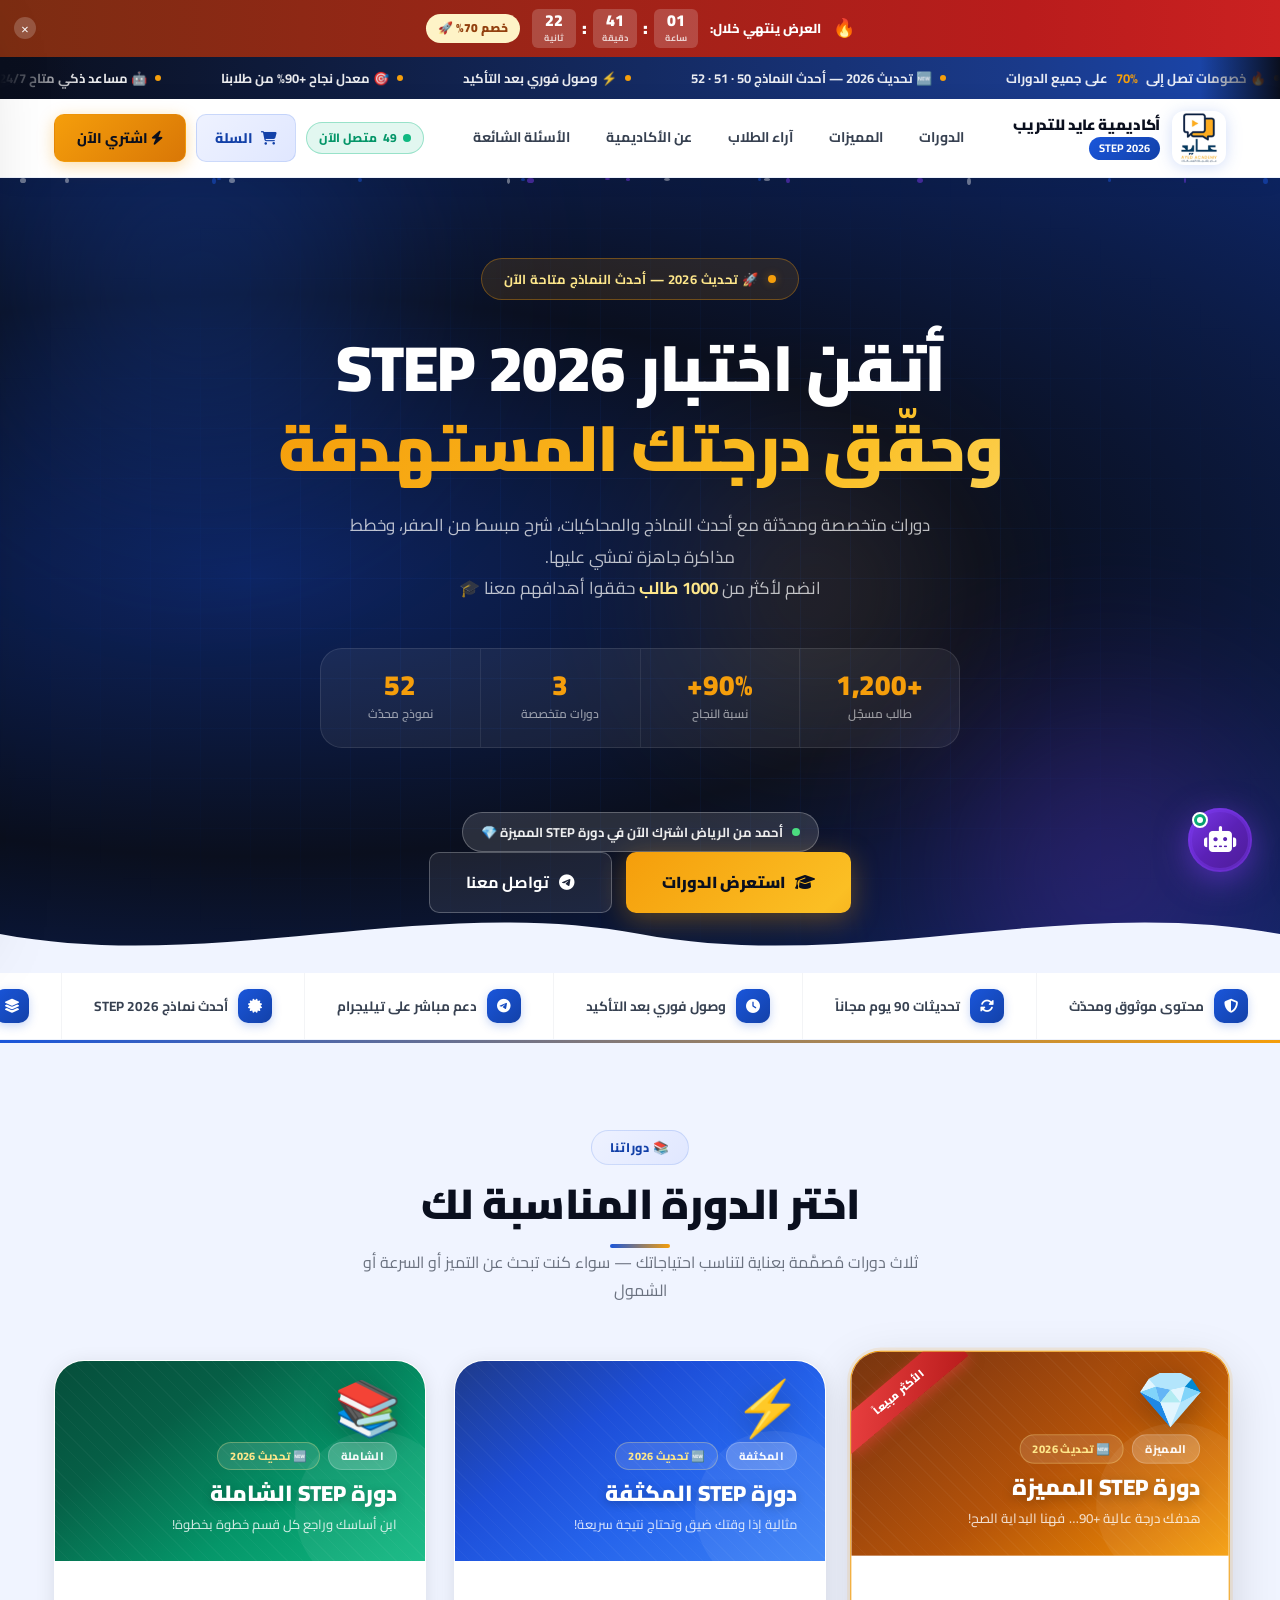
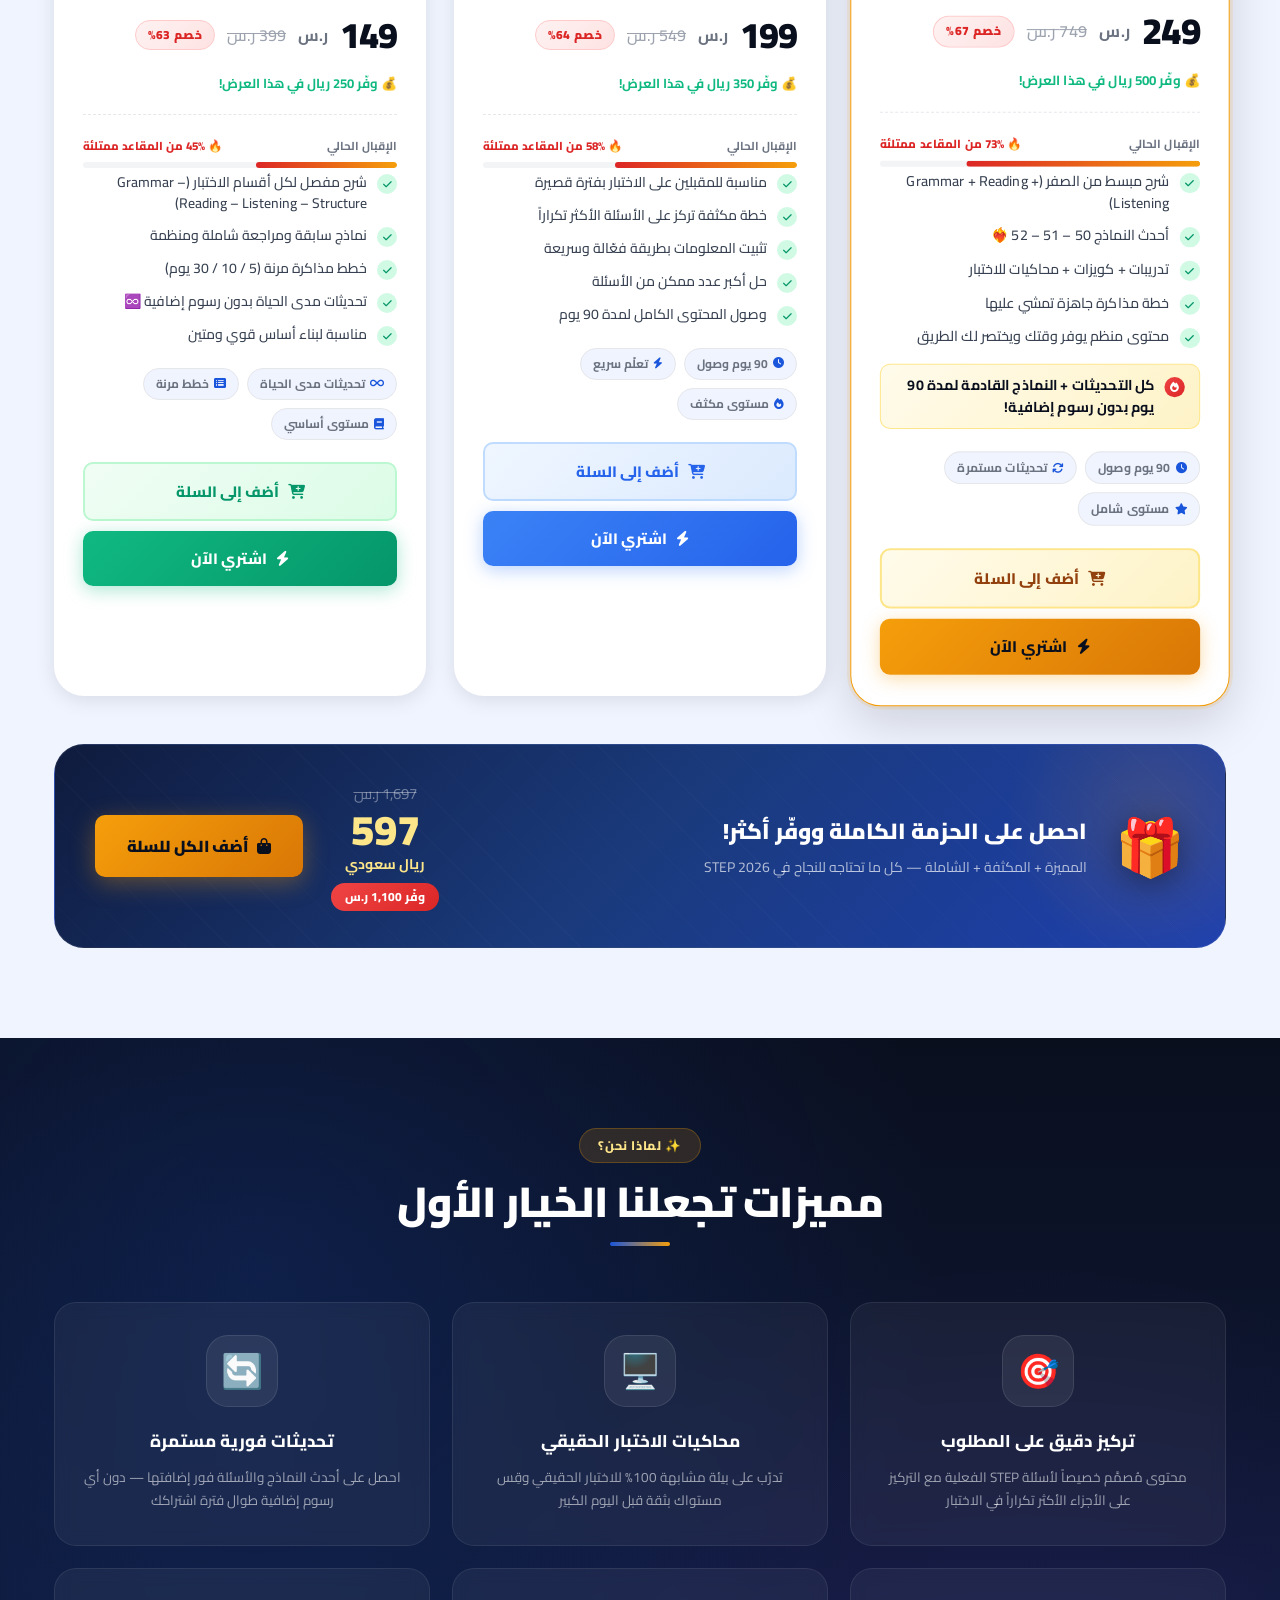
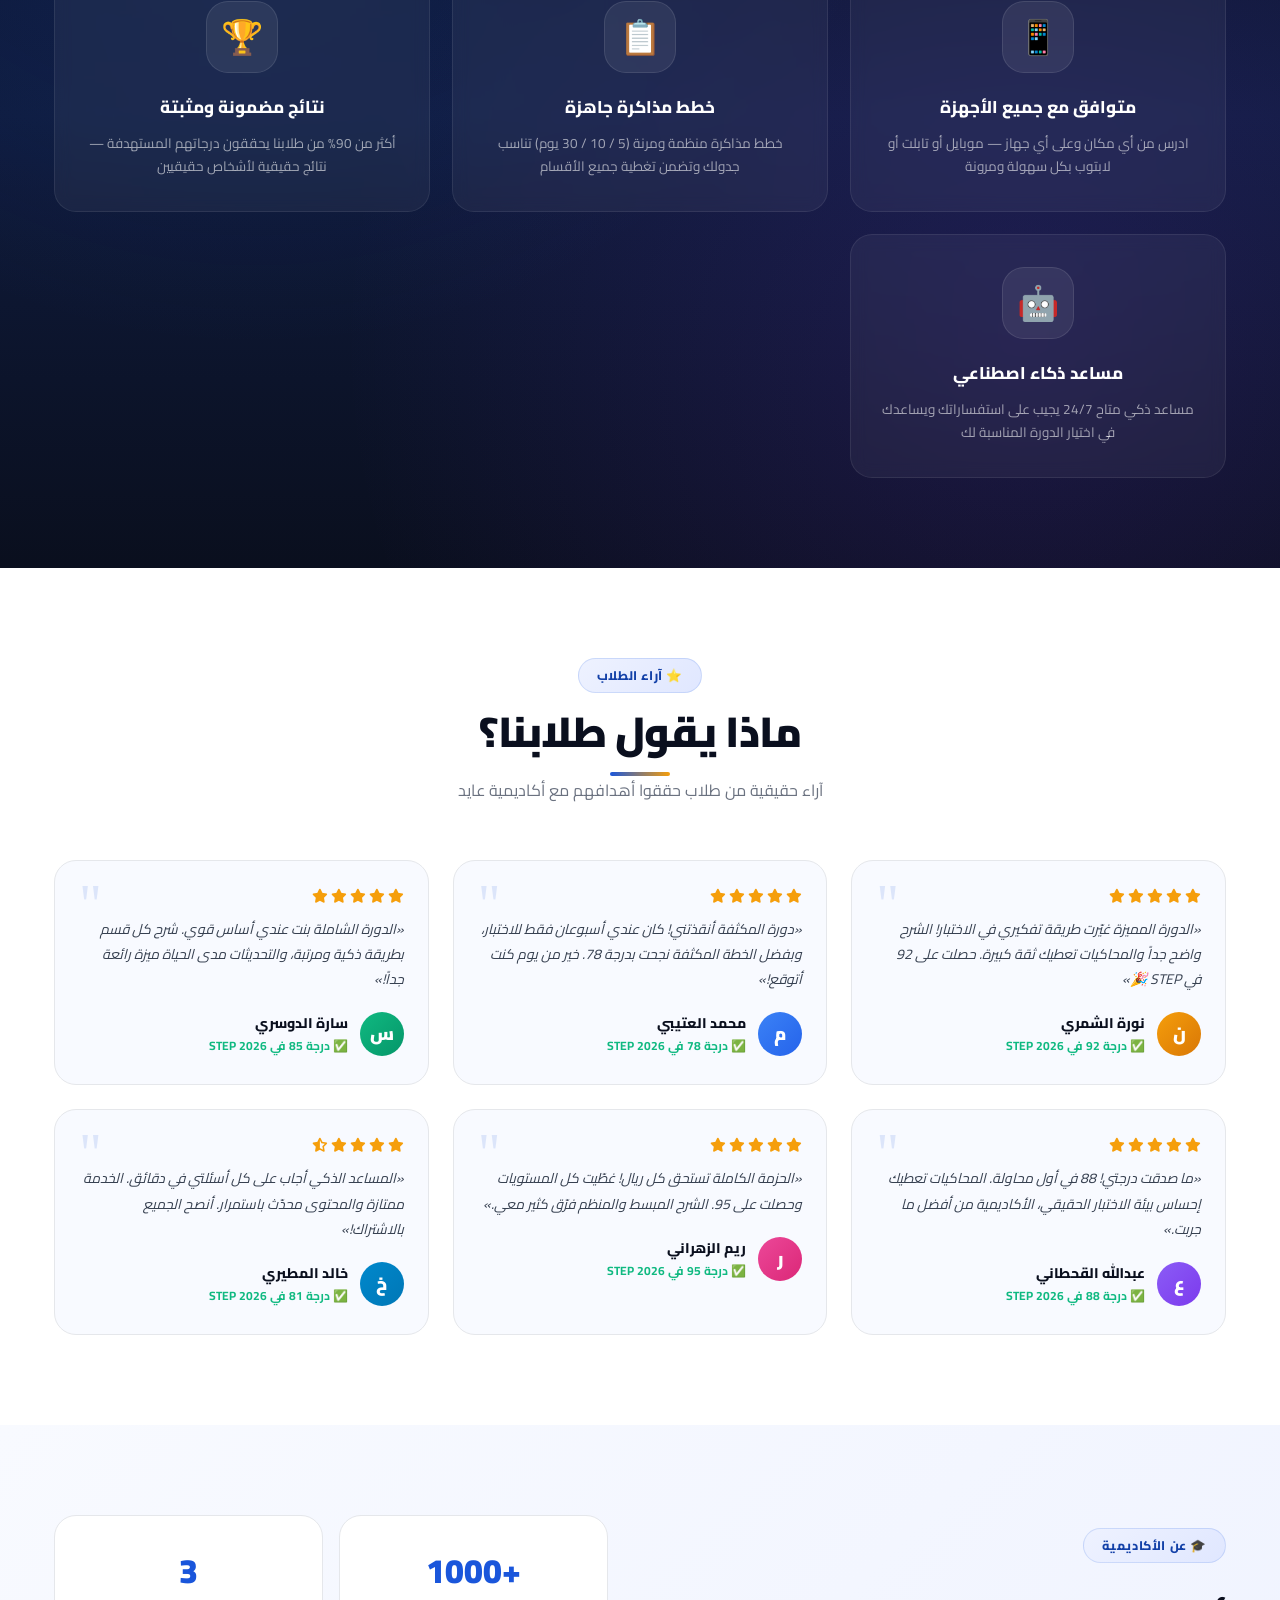
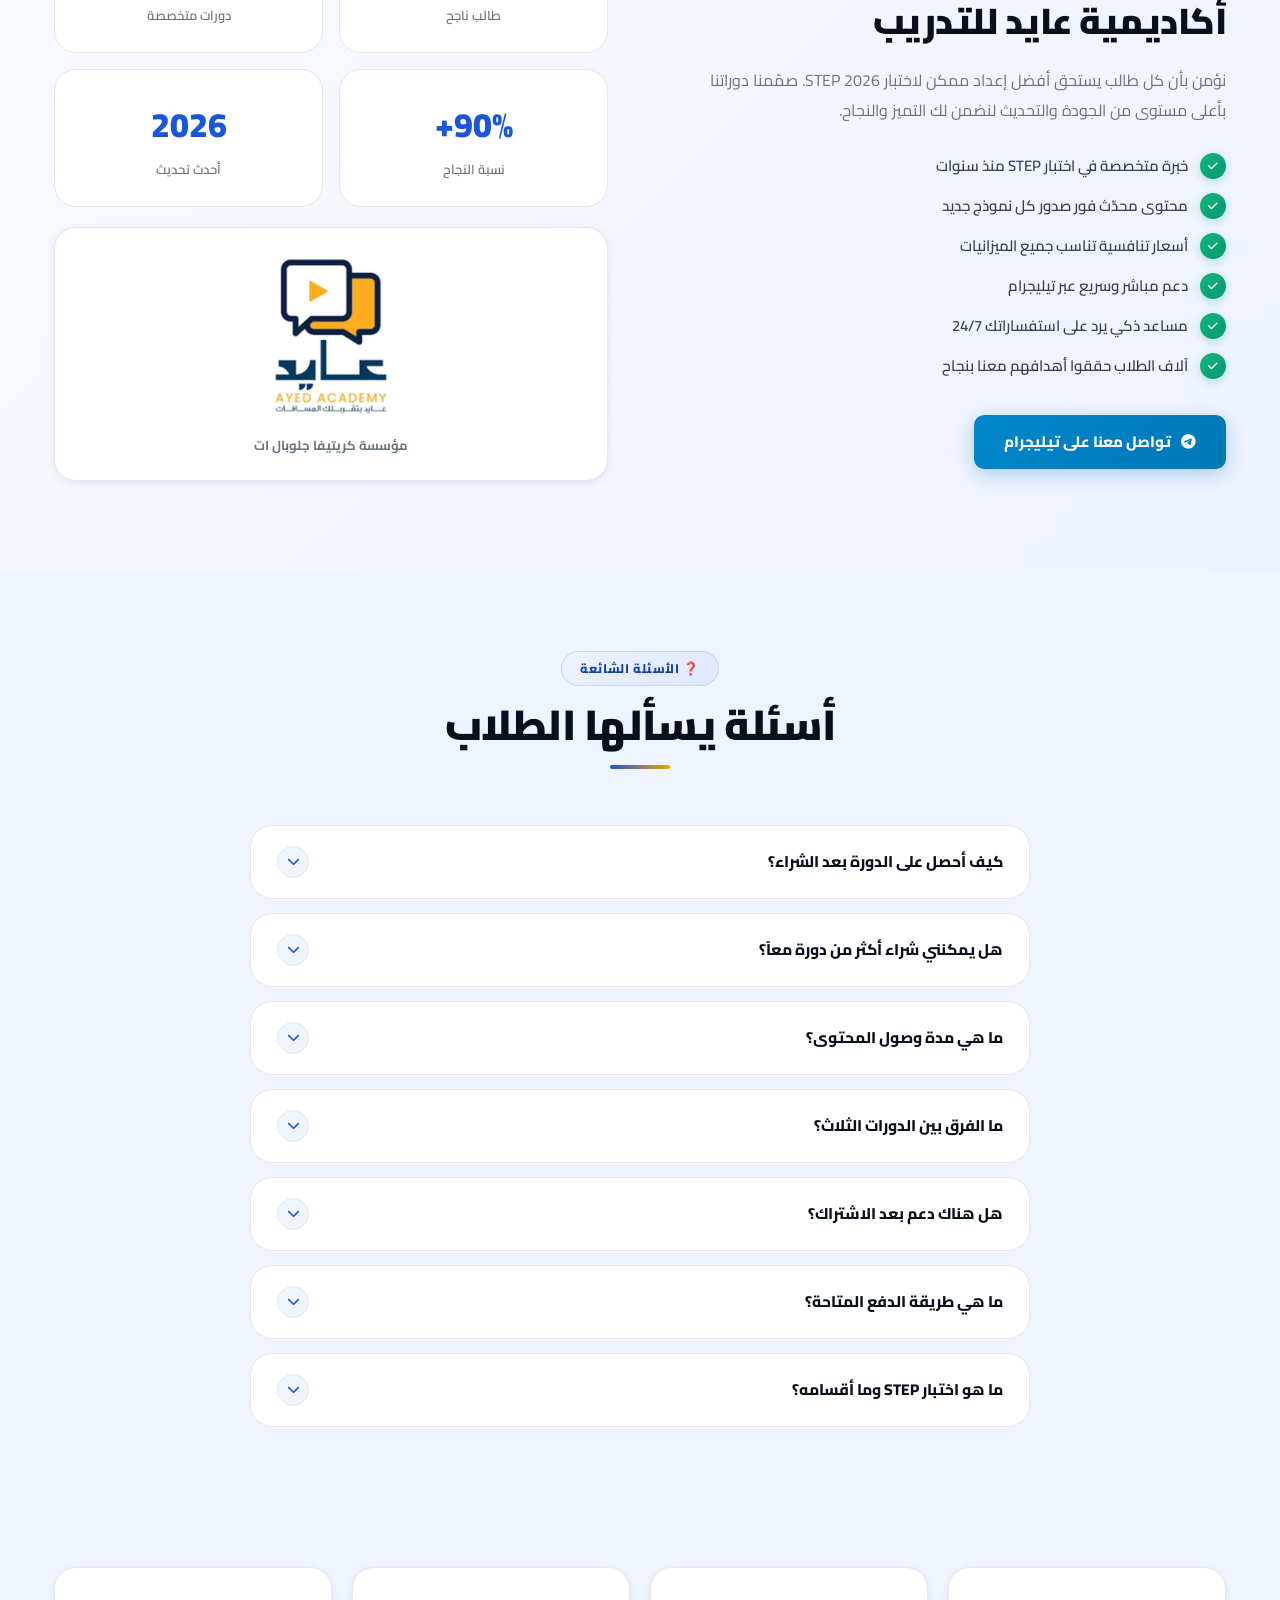
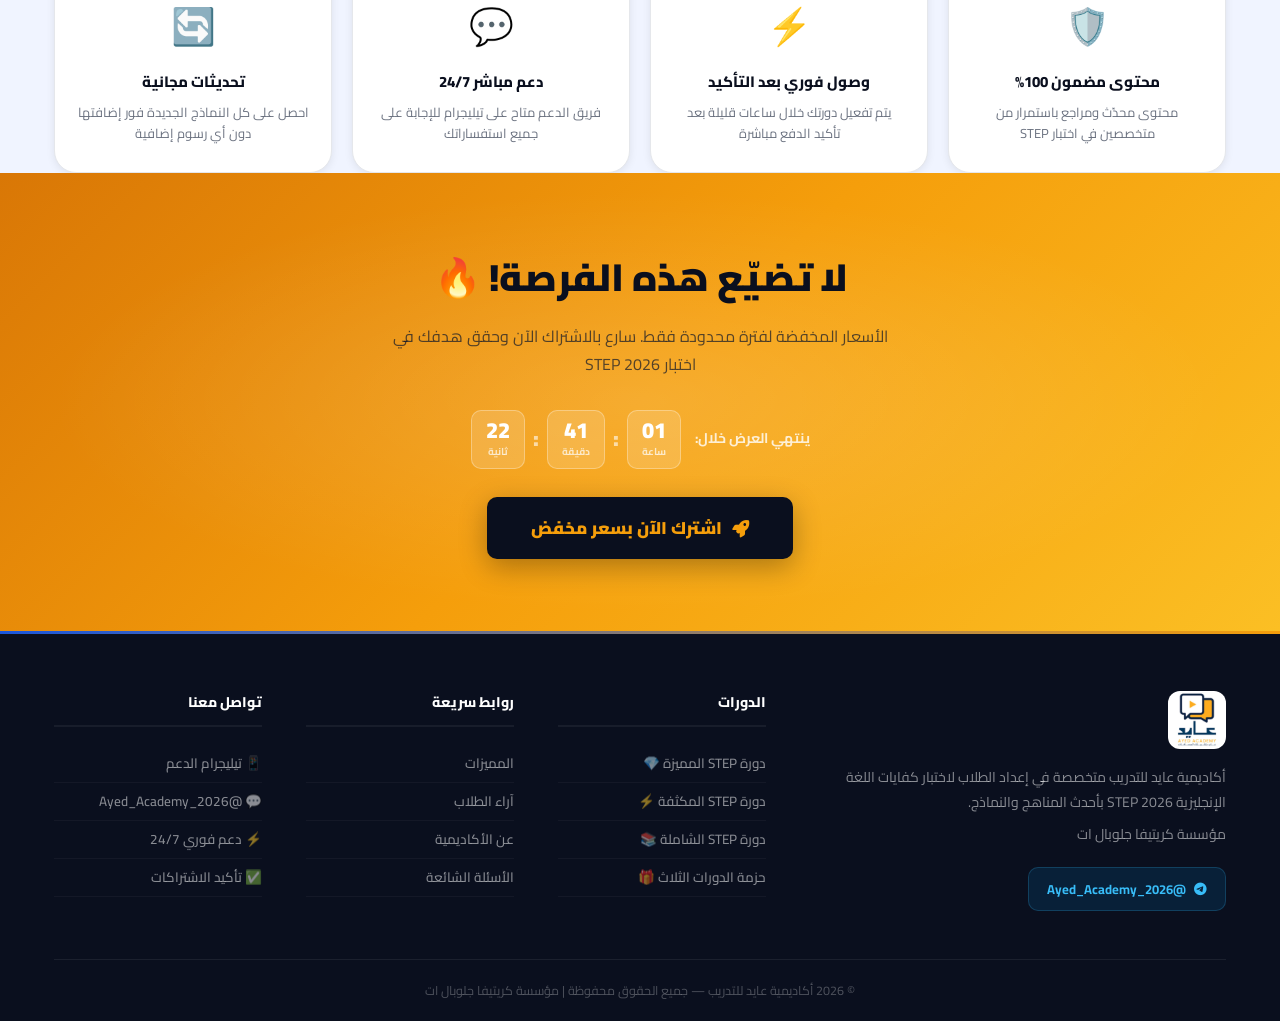
==== commit 2e7608c0: "feat: أكاديمية عايد للتدريب — متجر STEP 2026 المحدّث كلياً التغييرات الشاملة: ══════════════════════" ====
--- a/index.html
+++ b/index.html
@@ -11,7 +11,7 @@
   <meta property="og:image" content="images/logo.png">
   <meta name="theme-color" content="#1a56db">
   <link rel="icon" type="image/png" href="images/logo.png">
-  <meta property="og:url" content="https://ayed-academy.pages.dev">
+  <meta property="og:url" content="https://mohhamed1520.github.io/ayedhelmstep/">
   <meta property="og:type" content="website">
   <meta name="twitter:card" content="summary_large_image">
   <meta name="twitter:title" content="أكاديمية عايد للتدريب | ستيب 2026">
@@ -23,6 +23,23 @@
 </head>
 <body>
 
+<!-- ══ URGENCY OFFER BAR ══ -->
+<div class="urgency-bar" id="urgencyBar">
+  <div class="urgency-inner">
+    <span class="urgency-fire">🔥</span>
+    <span class="urgency-text">العرض ينتهي خلال:</span>
+    <div class="countdown-wrap">
+      <div class="cd-unit"><span class="cd-num" id="cdH">00</span><span class="cd-lbl">ساعة</span></div>
+      <span class="cd-sep">:</span>
+      <div class="cd-unit"><span class="cd-num" id="cdM">00</span><span class="cd-lbl">دقيقة</span></div>
+      <span class="cd-sep">:</span>
+      <div class="cd-unit"><span class="cd-num" id="cdS">00</span><span class="cd-lbl">ثانية</span></div>
+    </div>
+    <span class="urgency-badge">خصم 70% 🚀</span>
+  </div>
+  <button class="urgency-close" onclick="document.getElementById('urgencyBar').style.display='none'" aria-label="إغلاق">×</button>
+</div>
+
 <!-- ══ ANNOUNCEMENT BAR ══ -->
 <div class="announce-bar">
   <div class="announce-ticker">
@@ -31,6 +48,7 @@
     <span class="announce-item"><span class="a-dot"></span>⚡ وصول فوري بعد التأكيد</span>
     <span class="announce-item"><span class="a-dot"></span>🎯 معدل نجاح +90% من طلابنا</span>
     <span class="announce-item"><span class="a-dot"></span>🤖 مساعد ذكي متاح 24/7</span>
+    <span class="announce-item"><span class="a-dot"></span>💬 تيليجرام مباشر @Ayed_Academy_2026</span>
     <span class="announce-item"><span class="a-dot"></span>🔥 خصومات تصل إلى <span class="gold">70%</span> على جميع الدورات</span>
     <span class="announce-item"><span class="a-dot"></span>🆕 تحديث 2026 — أحدث النماذج 50 · 51 · 52</span>
     <span class="announce-item"><span class="a-dot"></span>⚡ وصول فوري بعد التأكيد</span>
@@ -60,6 +78,10 @@
       </nav>
 
       <div class="header-actions">
+        <div class="live-visitors" id="liveVisitors">
+          <span class="live-dot"></span>
+          <span id="liveCount">47</span> متصل الآن
+        </div>
         <button class="cart-btn" onclick="toggleCart()">
           <i class="fas fa-shopping-cart"></i>
           <span class="cart-count" id="cartCount" data-count="0">0</span>
@@ -109,7 +131,7 @@
       </p>
       <div class="hero-stats">
         <div class="stat-item">
-          <span class="stat-num" data-target="1000">0</span>
+          <span class="stat-num" data-target="1200">0</span>
           <span class="stat-label">طالب مسجّل</span>
         </div>
         <div class="stat-item">
@@ -121,9 +143,14 @@
           <span class="stat-label">دورات متخصصة</span>
         </div>
         <div class="stat-item">
-          <span class="stat-num">90</span>
-          <span class="stat-label">يوم وصول</span>
-        </div>
+          <span class="stat-num">52</span>
+          <span class="stat-label">نموذج محدّث</span>
+        </div>
+      </div>
+      <!-- Social proof live bar -->
+      <div class="social-proof-bar" id="socialProofBar">
+        <span class="sp-dot"></span>
+        <span id="spText">أحمد من الرياض اشترك الآن في دورة STEP المميزة 💎</span>
       </div>
       <div class="hero-btns">
         <a href="#courses" class="btn-hero-primary">
@@ -153,8 +180,19 @@
     <div class="trust-item"><i class="fas fa-layer-group"></i><span>محاكيات الاختبار الحقيقي</span></div>
     <div class="trust-item"><i class="fas fa-mobile-alt"></i><span>متوافق مع جميع الأجهزة</span></div>
     <div class="trust-item"><i class="fas fa-robot"></i><span>مساعد ذكي 24/7</span></div>
+    <div class="trust-item"><i class="fas fa-fire"></i><span>أكثر من 1200 طالب ناجح</span></div>
+    <div class="trust-item"><i class="fas fa-star"></i><span>تقييم 4.9 من 5 نجوم</span></div>
+    <!-- Repeat for infinite scroll -->
+    <div class="trust-item"><i class="fas fa-shield-alt"></i><span>محتوى موثوق ومحدّث</span></div>
+    <div class="trust-item"><i class="fas fa-sync-alt"></i><span>تحديثات 90 يوم مجاناً</span></div>
+    <div class="trust-item"><i class="fas fa-clock"></i><span>وصول فوري بعد التأكيد</span></div>
+    <div class="trust-item"><i class="fab fa-telegram"></i><span>دعم مباشر على تيليجرام</span></div>
+    <div class="trust-item"><i class="fas fa-certificate"></i><span>أحدث نماذج STEP 2026</span></div>
   </div>
 </section>
+
+<!-- ══ SCROLL PROGRESS BAR ══ -->
+<div class="scroll-progress" id="scrollProgress"></div>
 
 <!-- ══ COURSES ══ -->
 <section class="courses-section" id="courses">
@@ -570,12 +608,50 @@
   </div>
 </section>
 
+<!-- ══ GUARANTEE SECTION ══ -->
+<section class="guarantee-section">
+  <div class="container">
+    <div class="guarantee-grid reveal">
+      <div class="guarantee-card">
+        <div class="gu-icon">🛡️</div>
+        <h4>محتوى مضمون 100%</h4>
+        <p>محتوى محدّث ومراجع باستمرار من متخصصين في اختبار STEP</p>
+      </div>
+      <div class="guarantee-card">
+        <div class="gu-icon">⚡</div>
+        <h4>وصول فوري بعد التأكيد</h4>
+        <p>يتم تفعيل دورتك خلال ساعات قليلة بعد تأكيد الدفع مباشرة</p>
+      </div>
+      <div class="guarantee-card">
+        <div class="gu-icon">💬</div>
+        <h4>دعم مباشر 24/7</h4>
+        <p>فريق الدعم متاح على تيليجرام للإجابة على جميع استفساراتك</p>
+      </div>
+      <div class="guarantee-card">
+        <div class="gu-icon">🔄</div>
+        <h4>تحديثات مجانية</h4>
+        <p>احصل على كل النماذج الجديدة فور إضافتها دون أي رسوم إضافية</p>
+      </div>
+    </div>
+  </div>
+</section>
+
 <!-- ══ CTA ══ -->
 <section class="cta-section">
   <div class="container">
     <div class="cta-content reveal">
       <h2>لا تضيّع هذه الفرصة! 🔥</h2>
       <p>الأسعار المخفضة لفترة محدودة فقط. سارع بالاشتراك الآن وحقق هدفك في اختبار STEP 2026</p>
+      <div class="cta-countdown">
+        <span>ينتهي العرض خلال:</span>
+        <div class="cta-cd">
+          <div class="cta-cd-unit"><span id="ctaCdH">00</span><small>ساعة</small></div>
+          <span>:</span>
+          <div class="cta-cd-unit"><span id="ctaCdM">00</span><small>دقيقة</small></div>
+          <span>:</span>
+          <div class="cta-cd-unit"><span id="ctaCdS">00</span><small>ثانية</small></div>
+        </div>
+      </div>
       <a href="#courses" class="btn-cta">
         <i class="fas fa-rocket"></i> اشترك الآن بسعر مخفض
       </a>
--- a/css/style.css
+++ b/css/style.css
@@ -3094,3 +3094,390 @@
   .tg-divider { margin-left: 12px; margin-right: 12px; }
   .btn-tg-direct { margin-left: 12px; margin-right: 12px; }
 }
+
+/* ══════════════════════════════════════════
+   🆕 MODERN UPGRADES 2026 — New Features CSS
+══════════════════════════════════════════ */
+
+/* ── URGENCY BAR (Countdown top) ── */
+.urgency-bar {
+  background: linear-gradient(90deg, #7c2d12 0%, #b91c1c 40%, #dc2626 60%, #b91c1c 80%, #7c2d12 100%);
+  background-size: 200% auto;
+  animation: shimmer 5s linear infinite;
+  padding: 9px 20px;
+  display: flex;
+  align-items: center;
+  justify-content: center;
+  gap: 14px;
+  position: relative;
+  z-index: 200;
+}
+.urgency-inner {
+  display: flex;
+  align-items: center;
+  gap: 12px;
+  flex-wrap: wrap;
+  justify-content: center;
+}
+.urgency-fire { font-size: 18px; animation: pulse 1s infinite; }
+.urgency-text { color: #fff; font-size: 13px; font-weight: 800; }
+.countdown-wrap {
+  display: flex;
+  align-items: center;
+  gap: 6px;
+}
+.cd-unit {
+  display: flex;
+  flex-direction: column;
+  align-items: center;
+  background: rgba(255,255,255,0.18);
+  border-radius: 6px;
+  padding: 3px 9px;
+  min-width: 44px;
+}
+.cd-num {
+  font-size: 16px;
+  font-weight: 900;
+  color: #fff;
+  line-height: 1.1;
+  font-variant-numeric: tabular-nums;
+}
+.cd-lbl {
+  font-size: 9px;
+  color: rgba(255,255,255,.75);
+  font-weight: 700;
+}
+.cd-sep { color: #fff; font-size: 18px; font-weight: 900; line-height: 1; }
+.urgency-badge {
+  background: #fef3c7;
+  color: #92400e;
+  font-size: 12px;
+  font-weight: 900;
+  padding: 4px 12px;
+  border-radius: 99px;
+  white-space: nowrap;
+}
+.urgency-close {
+  position: absolute;
+  left: 14px;
+  top: 50%;
+  transform: translateY(-50%);
+  background: rgba(255,255,255,0.2);
+  border: none;
+  color: #fff;
+  width: 22px; height: 22px;
+  border-radius: 50%;
+  font-size: 14px;
+  line-height: 1;
+  cursor: pointer;
+  display: flex; align-items: center; justify-content: center;
+  transition: background .2s;
+}
+.urgency-close:hover { background: rgba(255,255,255,0.4); }
+
+/* ── SCROLL PROGRESS BAR ── */
+.scroll-progress {
+  position: fixed;
+  top: 0; left: 0;
+  height: 3px;
+  width: 0%;
+  background: linear-gradient(90deg, var(--gold), var(--primary), #8b5cf6);
+  z-index: 9999;
+  transition: width .1s linear;
+  border-radius: 0 2px 2px 0;
+  box-shadow: 0 0 8px rgba(26,86,219,0.5);
+}
+
+/* ── LIVE VISITORS ── */
+.live-visitors {
+  display: flex;
+  align-items: center;
+  gap: 6px;
+  background: rgba(16,185,129,0.12);
+  border: 1.5px solid rgba(16,185,129,0.35);
+  color: var(--green-dark);
+  font-size: 12px;
+  font-weight: 800;
+  padding: 5px 12px;
+  border-radius: 99px;
+  white-space: nowrap;
+}
+.live-dot {
+  width: 8px; height: 8px;
+  background: var(--green);
+  border-radius: 50%;
+  animation: pulse 1.2s infinite;
+  flex-shrink: 0;
+}
+@media (max-width: 900px) { .live-visitors { display: none; } }
+
+/* ── SOCIAL PROOF BAR (Hero) ── */
+.social-proof-bar {
+  display: inline-flex;
+  align-items: center;
+  gap: 9px;
+  background: rgba(255,255,255,0.13);
+  backdrop-filter: blur(6px);
+  border: 1px solid rgba(255,255,255,0.25);
+  border-radius: 99px;
+  padding: 8px 18px;
+  margin-top: 20px;
+  font-size: 13px;
+  font-weight: 700;
+  color: rgba(255,255,255,0.92);
+  animation: fadeUp .7s ease both;
+  animation-delay: .4s;
+  max-width: 480px;
+}
+.sp-dot {
+  width: 8px; height: 8px;
+  background: #4ade80;
+  border-radius: 50%;
+  animation: pulse 1s infinite;
+  flex-shrink: 0;
+}
+
+/* ── GUARANTEE SECTION ── */
+.guarantee-section {
+  padding: 60px 0 0;
+  background: var(--bg);
+}
+.guarantee-grid {
+  display: grid;
+  grid-template-columns: repeat(4,1fr);
+  gap: 20px;
+}
+@media (max-width: 900px) {
+  .guarantee-grid { grid-template-columns: repeat(2,1fr); }
+}
+@media (max-width: 520px) {
+  .guarantee-grid { grid-template-columns: 1fr; }
+}
+.guarantee-card {
+  background: var(--white);
+  border-radius: var(--r-lg);
+  padding: 28px 22px;
+  text-align: center;
+  border: 1.5px solid var(--border);
+  box-shadow: var(--shadow-sm);
+  transition: var(--t);
+}
+.guarantee-card:hover {
+  transform: translateY(-4px);
+  box-shadow: var(--shadow-md);
+  border-color: var(--primary);
+}
+.gu-icon {
+  font-size: 36px;
+  margin-bottom: 12px;
+  display: block;
+  animation: float 4s ease-in-out infinite;
+}
+.guarantee-card:nth-child(2) .gu-icon { animation-delay: .5s; }
+.guarantee-card:nth-child(3) .gu-icon { animation-delay: 1s; }
+.guarantee-card:nth-child(4) .gu-icon { animation-delay: 1.5s; }
+.guarantee-card h4 {
+  font-size: 15px;
+  font-weight: 800;
+  color: var(--dark);
+  margin-bottom: 8px;
+}
+.guarantee-card p {
+  font-size: 13px;
+  color: var(--text-light);
+  line-height: 1.6;
+}
+
+/* ── CTA COUNTDOWN ── */
+.cta-countdown {
+  display: flex;
+  align-items: center;
+  justify-content: center;
+  gap: 14px;
+  margin: 20px 0 28px;
+  flex-wrap: wrap;
+}
+.cta-countdown > span {
+  color: rgba(255,255,255,.8);
+  font-size: 14px;
+  font-weight: 700;
+}
+.cta-cd {
+  display: flex;
+  align-items: center;
+  gap: 8px;
+}
+.cta-cd-unit {
+  display: flex;
+  flex-direction: column;
+  align-items: center;
+  background: rgba(255,255,255,0.15);
+  border: 1px solid rgba(255,255,255,0.3);
+  border-radius: 10px;
+  padding: 8px 14px;
+  min-width: 54px;
+}
+.cta-cd-unit span {
+  font-size: 22px;
+  font-weight: 900;
+  color: #fff;
+  font-variant-numeric: tabular-nums;
+  line-height: 1;
+}
+.cta-cd-unit small {
+  font-size: 10px;
+  color: rgba(255,255,255,.7);
+  font-weight: 700;
+  margin-top: 2px;
+}
+.cta-cd > span {
+  color: rgba(255,255,255,.6);
+  font-size: 22px;
+  font-weight: 900;
+}
+
+/* ── BACK TO TOP BUTTON ── */
+.back-to-top {
+  position: fixed;
+  bottom: 90px;
+  left: 22px;
+  width: 42px; height: 42px;
+  background: var(--primary);
+  color: #fff;
+  border-radius: 50%;
+  border: none;
+  cursor: pointer;
+  display: flex; align-items: center; justify-content: center;
+  font-size: 16px;
+  box-shadow: var(--shadow-md);
+  opacity: 0;
+  pointer-events: none;
+  transform: translateY(14px);
+  transition: all .3s ease;
+  z-index: 500;
+}
+.back-to-top.visible {
+  opacity: 1;
+  pointer-events: auto;
+  transform: translateY(0);
+}
+.back-to-top:hover {
+  background: var(--primary-dark);
+  transform: translateY(-3px);
+}
+
+/* ── COURSE CARD STOCK INDICATOR ── */
+.stock-bar {
+  margin: 10px 0 4px;
+}
+.stock-label {
+  display: flex;
+  justify-content: space-between;
+  font-size: 11.5px;
+  font-weight: 700;
+  color: var(--text-light);
+  margin-bottom: 5px;
+}
+.stock-label .stock-hot { color: #dc2626; font-weight: 800; }
+.stock-track {
+  height: 6px;
+  background: var(--border-light);
+  border-radius: 99px;
+  overflow: hidden;
+}
+.stock-fill {
+  height: 100%;
+  border-radius: 99px;
+  background: linear-gradient(90deg, #dc2626, #f59e0b);
+  animation: stockPulse 2s ease-in-out infinite;
+}
+@keyframes stockPulse {
+  0%,100% { opacity: 1; }
+  50% { opacity: .75; }
+}
+
+/* ── ENHANCED TOAST ── */
+.toast {
+  animation-timing-function: cubic-bezier(0.34, 1.56, 0.64, 1) !important;
+}
+
+/* ── SUCCESS MODAL IMPROVEMENTS ── */
+.success-modal-wrap {
+  position: fixed;
+  inset: 0;
+  background: rgba(0,0,0,.65);
+  backdrop-filter: blur(6px);
+  z-index: 9999;
+  display: flex;
+  align-items: center;
+  justify-content: center;
+  padding: 20px;
+  animation: fadeIn .3s ease;
+}
+.success-modal {
+  background: #fff;
+  border-radius: var(--r-xl);
+  padding: 44px 36px;
+  max-width: 460px;
+  width: 100%;
+  text-align: center;
+  box-shadow: var(--shadow-2xl);
+  animation: bounceIn .5s cubic-bezier(0.34,1.56,0.64,1);
+  position: relative;
+}
+.success-modal::before {
+  content: '';
+  position: absolute;
+  top: 0; left: 0; right: 0;
+  height: 5px;
+  background: linear-gradient(90deg, var(--green), var(--primary), var(--gold));
+  border-radius: var(--r-xl) var(--r-xl) 0 0;
+}
+.success-em { font-size: 64px; margin-bottom: 16px; animation: bounceIn .6s ease .2s both; }
+.success-modal h2 { font-size: 24px; font-weight: 900; color: var(--dark); margin-bottom: 12px; }
+.success-modal p { font-size: 14px; color: var(--text-light); line-height: 1.7; margin-bottom: 20px; }
+.success-amount {
+  background: var(--gold-light);
+  border: 1.5px solid rgba(245,158,11,.3);
+  border-radius: var(--r);
+  padding: 16px;
+  margin-bottom: 20px;
+}
+.success-amount p { font-size: 13px; color: var(--gold-dark); margin-bottom: 4px; font-weight: 700; }
+.success-amount strong { font-size: 26px; color: var(--gold-dark); font-weight: 900; }
+.btn-open-tg {
+  display: flex; align-items: center; justify-content: center; gap: 10px;
+  background: linear-gradient(135deg, #0088cc, #0066aa);
+  color: #fff;
+  border-radius: var(--r);
+  padding: 14px 28px;
+  font-size: 16px;
+  font-weight: 800;
+  text-decoration: none;
+  margin-bottom: 12px;
+  transition: var(--t);
+  box-shadow: 0 4px 20px rgba(0,136,204,.35);
+}
+.btn-open-tg:hover { transform: translateY(-2px); box-shadow: 0 8px 28px rgba(0,136,204,.45); }
+.btn-back-home {
+  display: block; width: 100%;
+  background: var(--bg);
+  border: 1.5px solid var(--border);
+  color: var(--text);
+  border-radius: var(--r);
+  padding: 12px;
+  font-size: 14px;
+  font-weight: 700;
+  cursor: pointer;
+  transition: var(--t);
+}
+.btn-back-home:hover { background: var(--border-light); }
+
+/* ── URGENCY RESPONSIVE ── */
+@media (max-width: 600px) {
+  .urgency-bar { padding: 8px 36px 8px 14px; }
+  .urgency-text { display: none; }
+  .cd-num { font-size: 14px; }
+  .cd-lbl { font-size: 8px; }
+  .social-proof-bar { font-size: 12px; padding: 7px 14px; max-width: 300px; }
+}
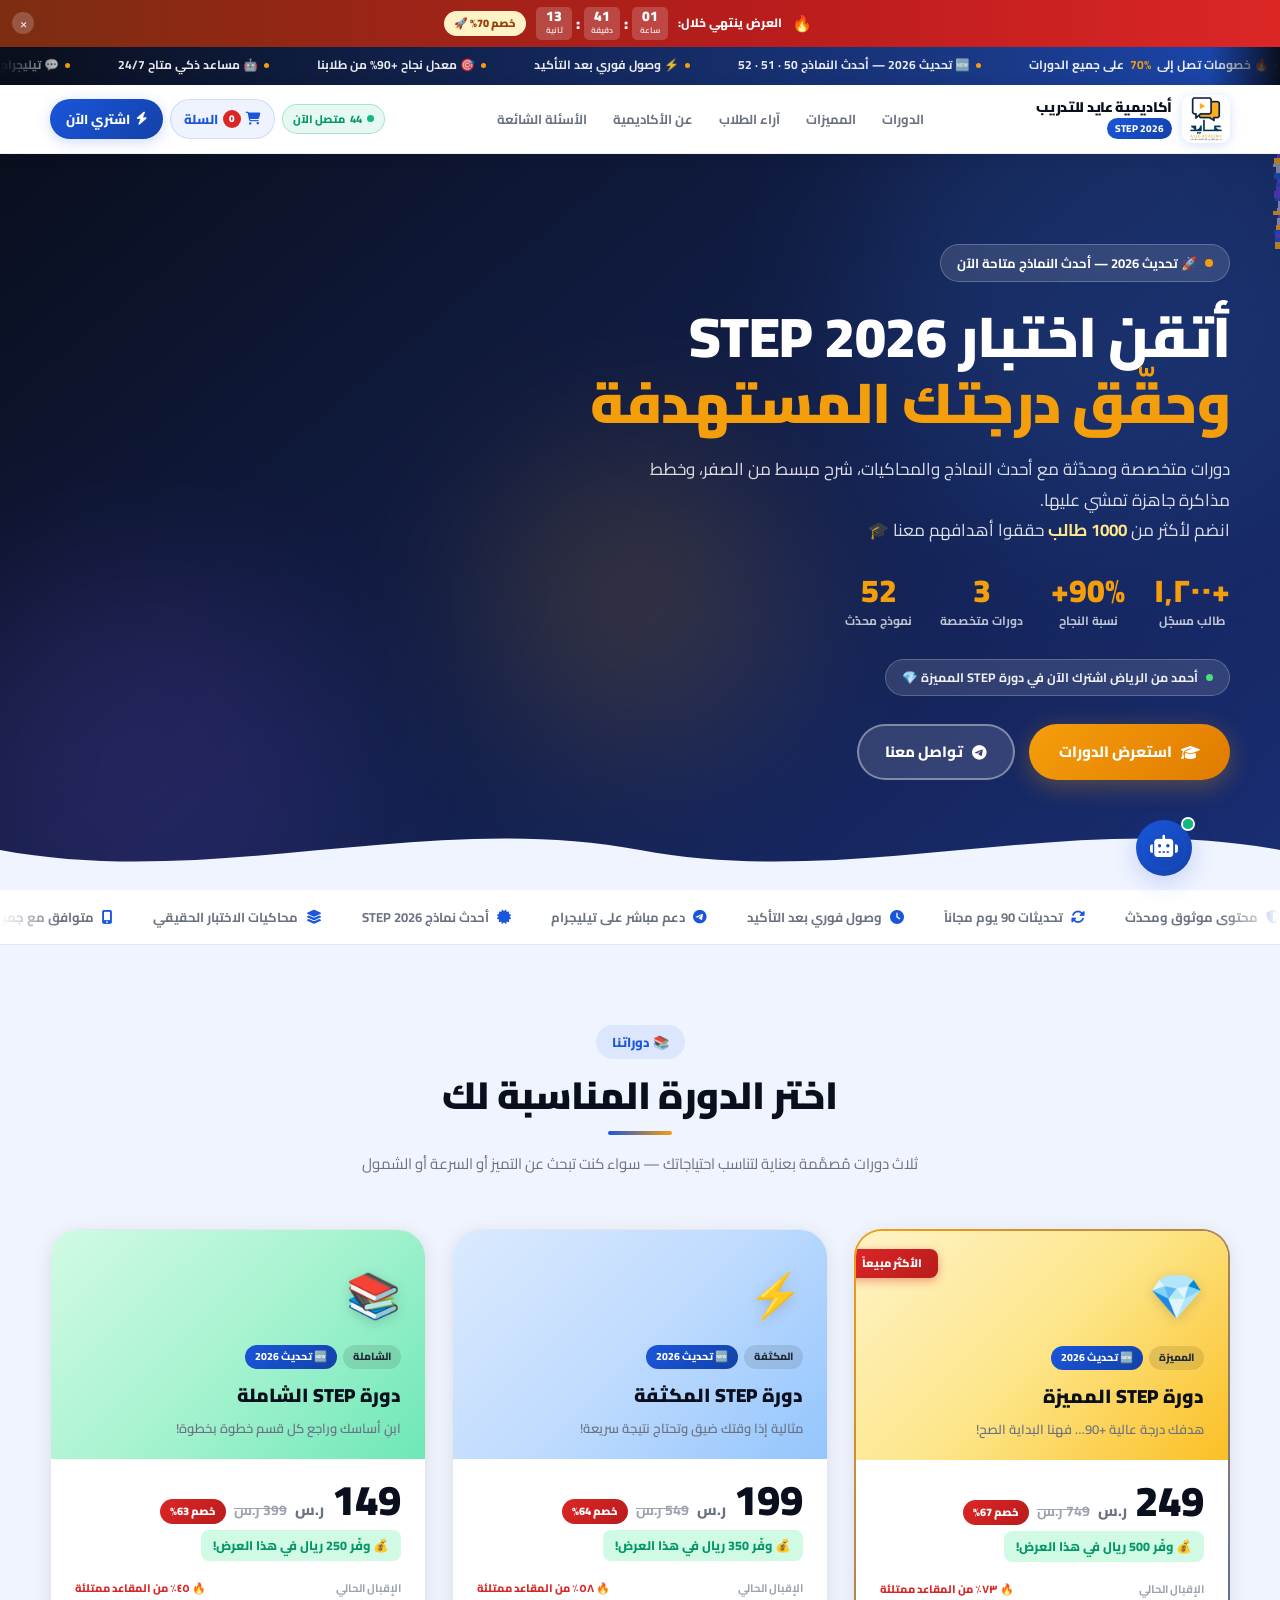
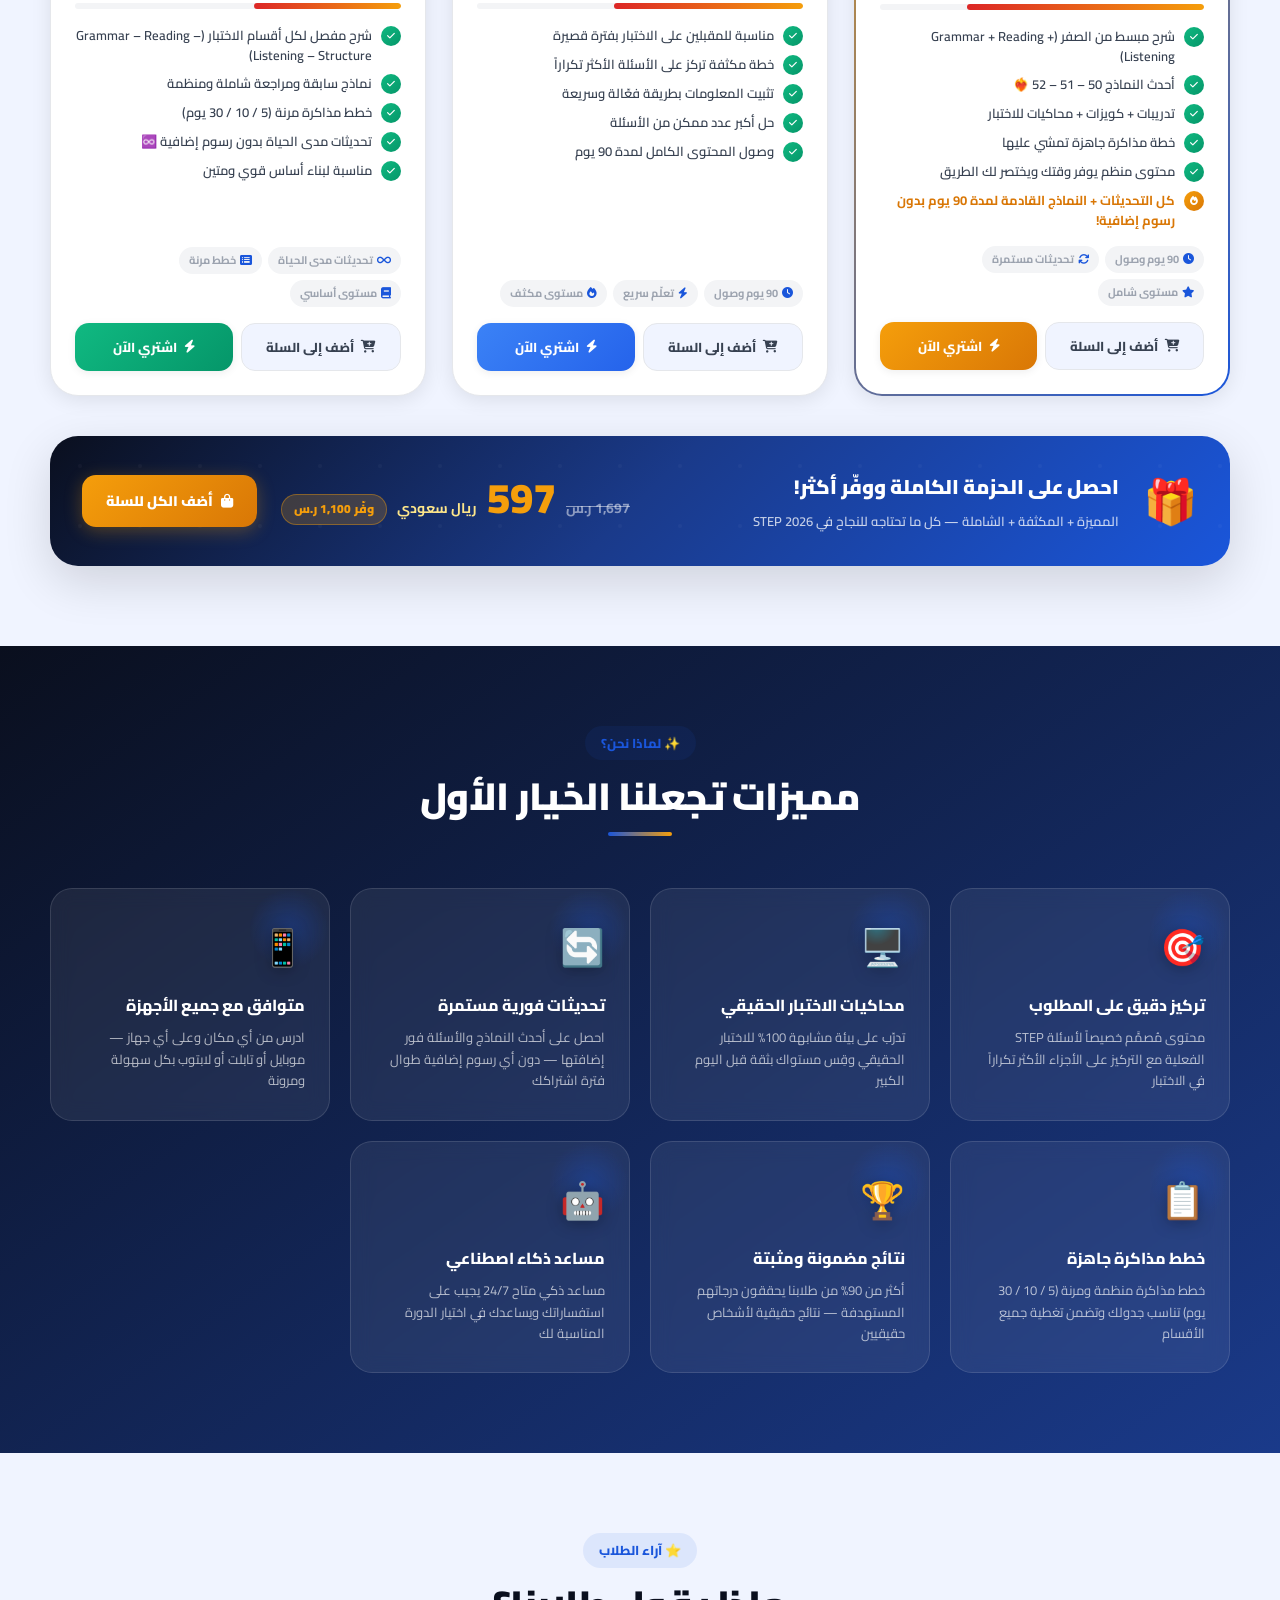
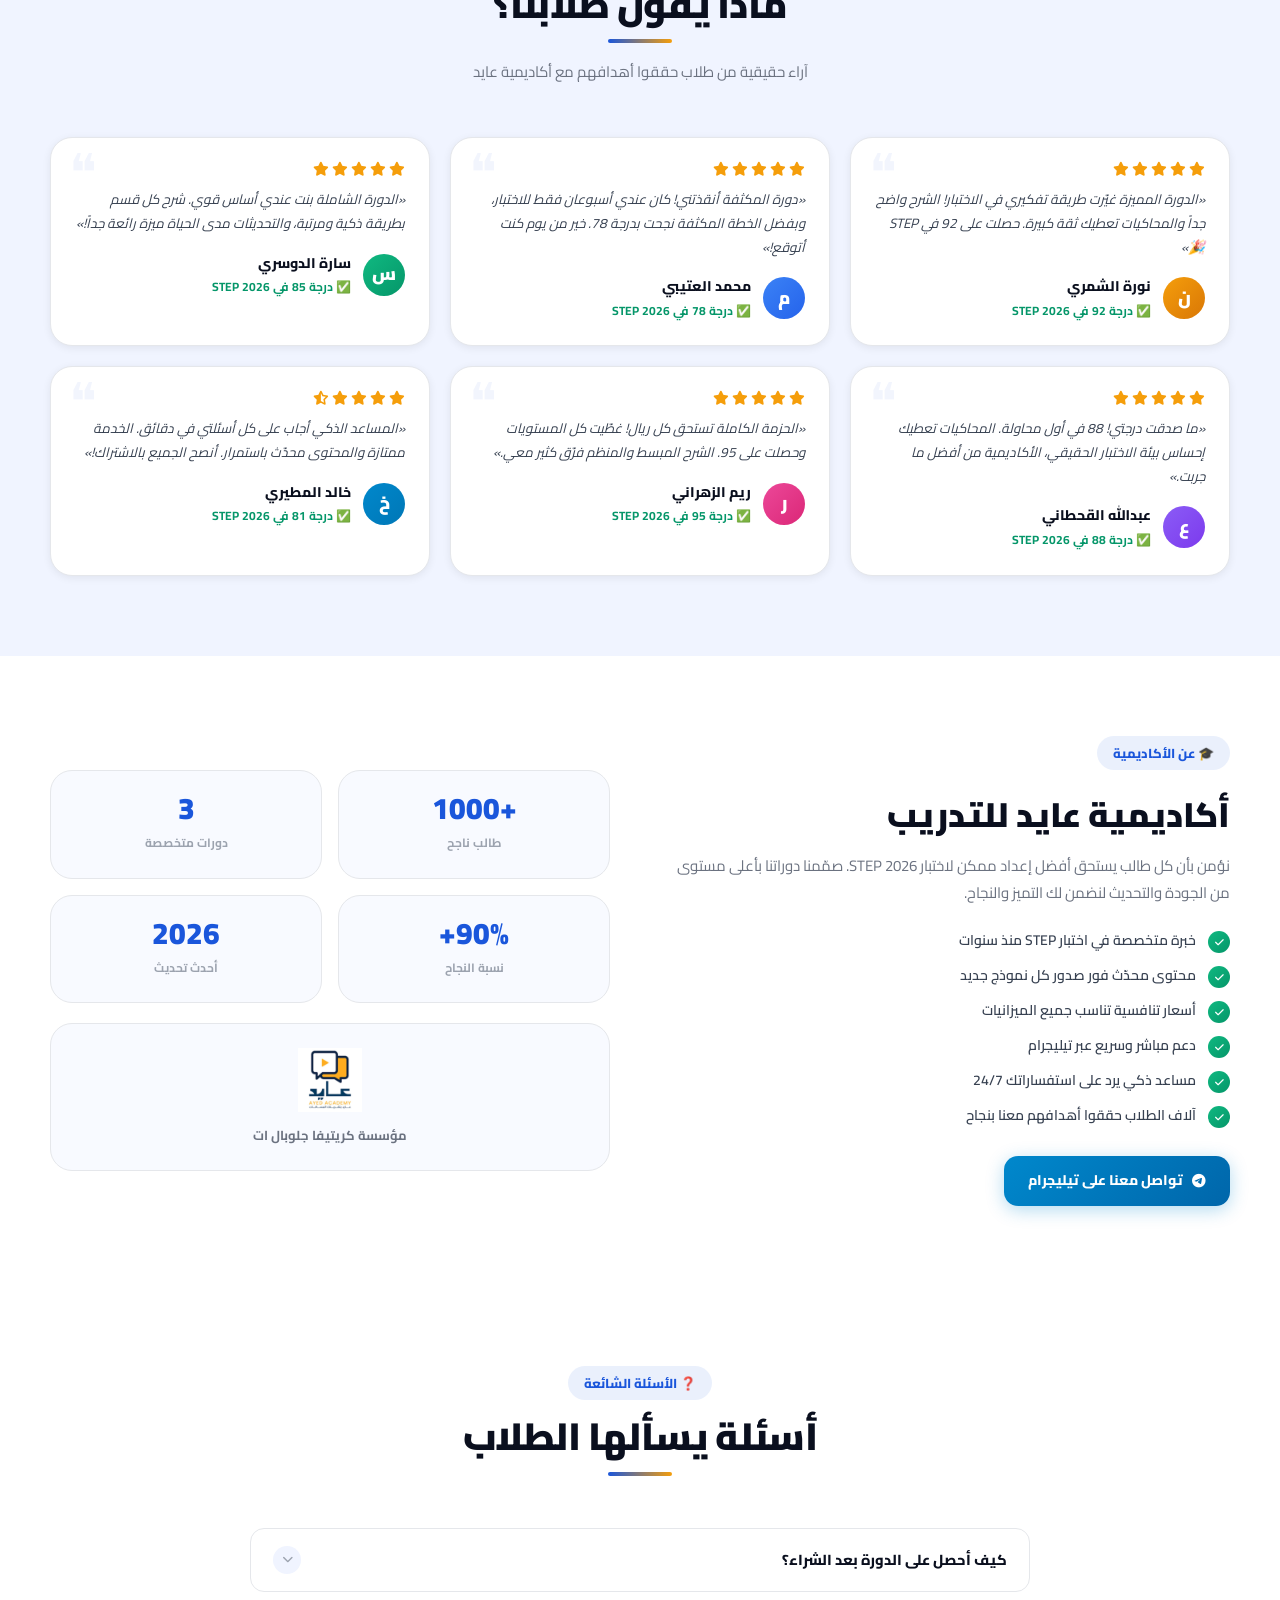
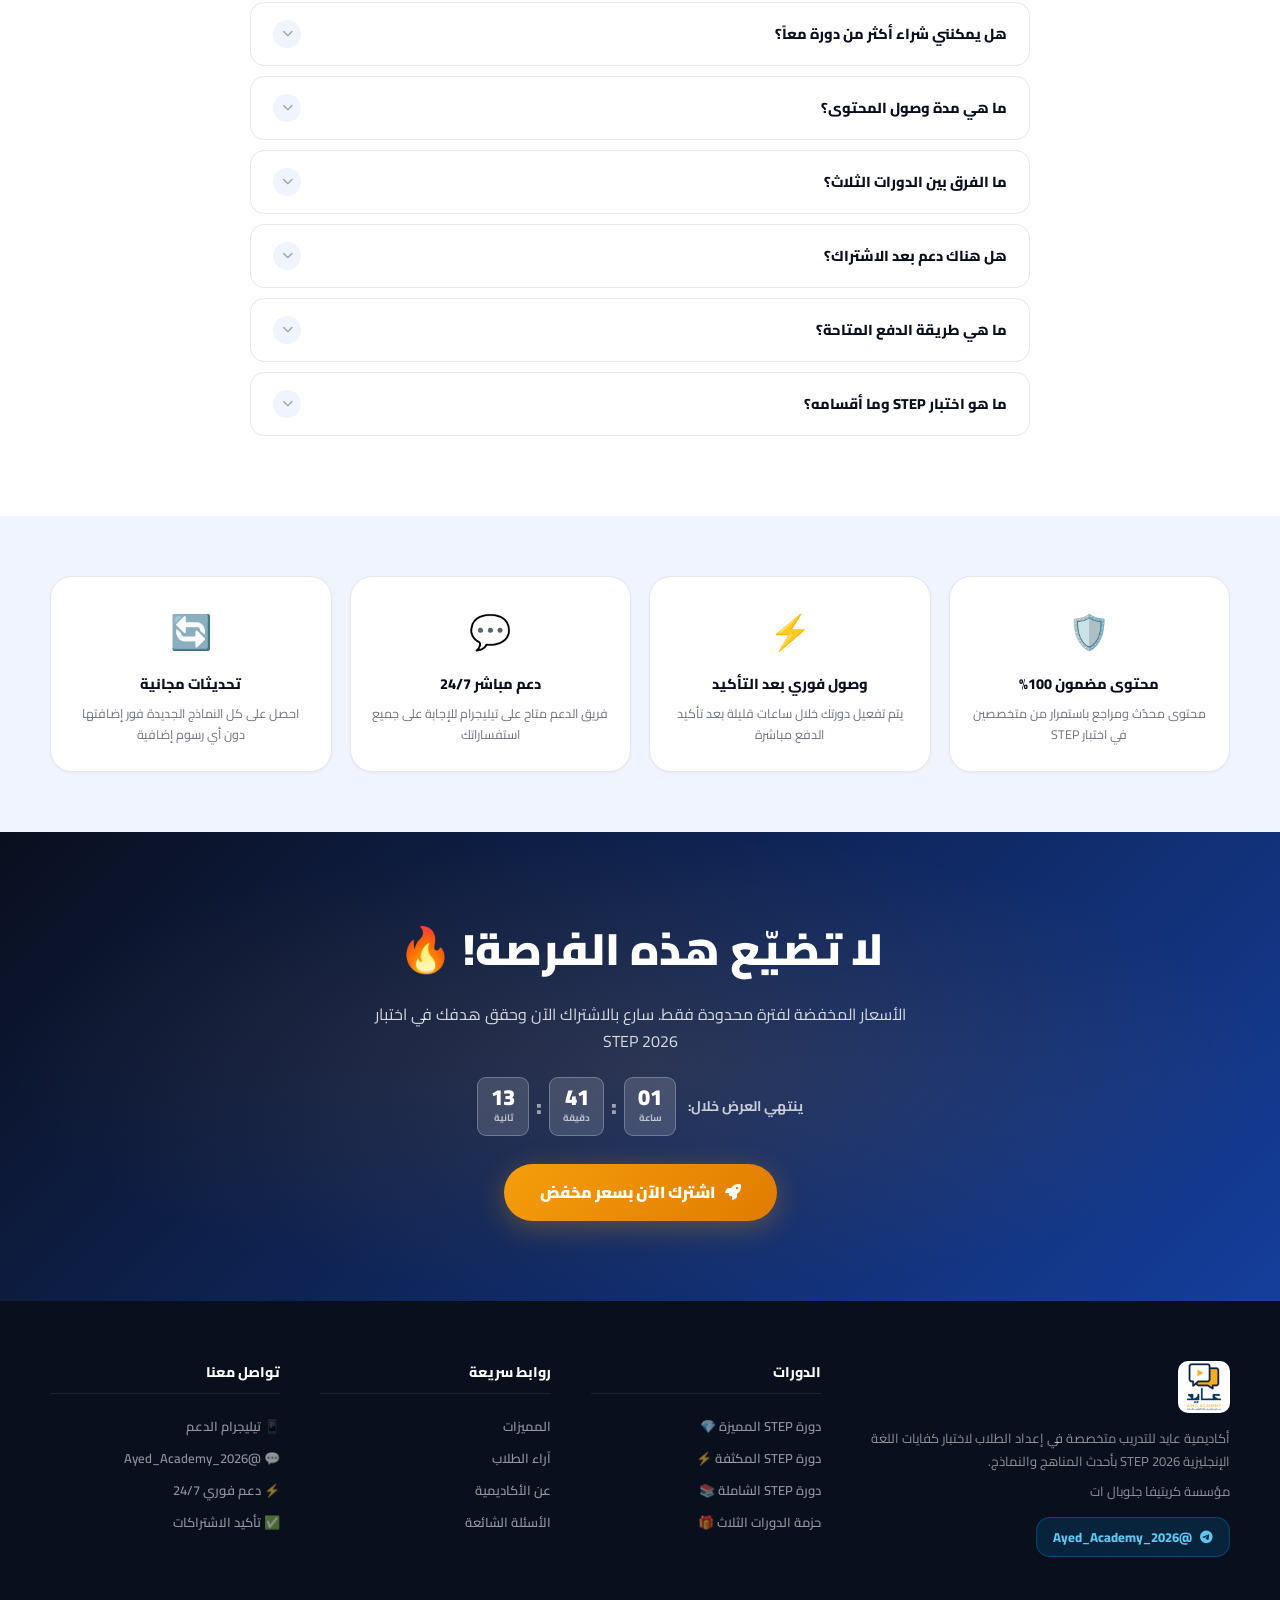
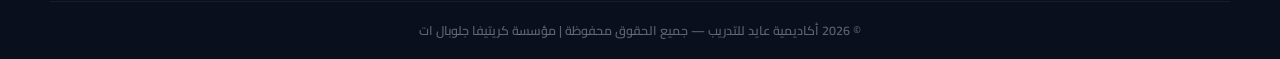
==== commit bb32e825: "fix: إصلاح شامل للموقع - تيليجرام وتصميم الصفحة الرئيسية ✅ إصلاح رابط تيليجرام: - تغيير telegram.me " ====
--- a/index.html
+++ b/index.html
@@ -18,8 +18,13 @@
   <meta name="twitter:description" content="أفضل دورات STEP 2026 مع أحدث النماذج والمحاكيات">
   <link rel="stylesheet" href="css/style.css">
   <link rel="preconnect" href="https://fonts.googleapis.com">
+  <link rel="preconnect" href="https://fonts.gstatic.com" crossorigin>
   <link href="https://fonts.googleapis.com/css2?family=Cairo:wght@300;400;500;600;700;800;900&display=swap" rel="stylesheet">
   <link rel="stylesheet" href="https://cdn.jsdelivr.net/npm/@fortawesome/fontawesome-free@6.4.0/css/all.min.css">
+  <style>
+    /* فراغ علوي ثابت للصفحة */
+    body { padding-top: 0; }
+  </style>
 </head>
 <body>
 
--- a/css/style.css
+++ b/css/style.css
@@ -1,3483 +1,1245 @@
 /* =====================================================
-   أكاديمية عايد للتدريب | ستيب 2026
-   Ultra Premium Store Design - Full Redesign 2026
+   أكاديمية عايد للتدريب | STEP 2026
+   Ultra-Premium Responsive Design v4.0
+   ✅ Fixed Layout · ✅ Fixed Telegram · ✅ RTL
    ===================================================== */
 
 @import url('https://fonts.googleapis.com/css2?family=Cairo:wght@300;400;500;600;700;800;900&display=swap');
 
+/* ══════════════════════════════════════════
+   CSS CUSTOM PROPERTIES
+══════════════════════════════════════════ */
 :root {
-  /* Colors */
-  --primary:       #1a56db;
-  --primary-dark:  #1341a8;
-  --primary-glow:  rgba(26,86,219,0.25);
-  --gold:          #f59e0b;
-  --gold-dark:     #d97706;
-  --gold-light:    #fef3c7;
-  --gold-glow:     rgba(245,158,11,0.35);
-  --green:         #10b981;
-  --green-dark:    #059669;
-  --green-light:   #d1fae5;
-  --blue:          #3b82f6;
-  --blue-dark:     #2563eb;
-  --blue-light:    #dbeafe;
-  --purple:        #8b5cf6;
-  --pink:          #ec4899;
-  --dark:          #0a0f1e;
-  --dark2:         #111827;
-  --dark3:         #1f2937;
-  --dark4:         #374151;
-  --text:          #374151;
-  --text-light:    #6b7280;
-  --text-muted:    #9ca3af;
-  --border:        #e5e7eb;
-  --border-light:  #f3f4f6;
-  --bg:            #f0f4ff;
-  --bg2:           #f8faff;
-  --white:         #ffffff;
-  /* Shadows */
-  --shadow-xs:  0 1px 3px rgba(0,0,0,0.06);
-  --shadow-sm:  0 2px 8px rgba(0,0,0,0.08);
-  --shadow:     0 4px 20px rgba(0,0,0,0.10);
-  --shadow-md:  0 8px 30px rgba(0,0,0,0.12);
-  --shadow-lg:  0 16px 48px rgba(0,0,0,0.15);
-  --shadow-xl:  0 24px 64px rgba(0,0,0,0.20);
-  --shadow-2xl: 0 40px 80px rgba(0,0,0,0.25);
-  /* Radius */
-  --r-xs: 6px;
-  --r-sm: 10px;
-  --r:    16px;
-  --r-lg: 22px;
-  --r-xl: 30px;
+  --primary:        #1a56db;
+  --primary-dark:   #1341a8;
+  --primary-light:  #dbeafe;
+  --primary-glow:   rgba(26,86,219,0.22);
+  --gold:           #f59e0b;
+  --gold-dark:      #d97706;
+  --gold-light:     #fef3c7;
+  --gold-glow:      rgba(245,158,11,0.30);
+  --green:          #10b981;
+  --green-dark:     #059669;
+  --green-light:    #d1fae5;
+  --blue:           #3b82f6;
+  --blue-dark:      #2563eb;
+  --blue-light:     #dbeafe;
+  --purple:         #8b5cf6;
+  --pink:           #ec4899;
+  --red:            #dc2626;
+  --orange:         #f97316;
+  --dark:           #0a0f1e;
+  --dark2:          #111827;
+  --dark3:          #1f2937;
+  --dark4:          #374151;
+  --text:           #374151;
+  --text-light:     #6b7280;
+  --text-muted:     #9ca3af;
+  --border:         #e5e7eb;
+  --border-light:   #f3f4f6;
+  --bg:             #f0f4ff;
+  --bg2:            #f8faff;
+  --white:          #ffffff;
+  --shadow-xs:  0 1px 3px rgba(0,0,0,0.05);
+  --shadow-sm:  0 2px 8px rgba(0,0,0,0.07);
+  --shadow:     0 4px 20px rgba(0,0,0,0.09);
+  --shadow-md:  0 8px 30px rgba(0,0,0,0.11);
+  --shadow-lg:  0 16px 48px rgba(0,0,0,0.14);
+  --shadow-xl:  0 24px 64px rgba(0,0,0,0.18);
+  --shadow-2xl: 0 40px 80px rgba(0,0,0,0.22);
+  --r-xs:   4px;
+  --r-sm:   8px;
+  --r:      14px;
+  --r-md:   18px;
+  --r-lg:   22px;
+  --r-xl:   28px;
+  --r-2xl:  36px;
   --r-full: 9999px;
-  /* Transitions */
-  --t: all 0.3s cubic-bezier(0.4,0,0.2,1);
-  --t-fast: all 0.18s cubic-bezier(0.4,0,0.2,1);
-  --t-slow: all 0.5s cubic-bezier(0.4,0,0.2,1);
-}
-
-/* ── RESET ── */
-*, *::before, *::after { box-sizing: border-box; margin: 0; padding: 0; }
-html { scroll-behavior: smooth; font-size: 16px; }
+  --t:      all 0.28s cubic-bezier(0.4,0,0.2,1);
+  --t-fast: all 0.16s cubic-bezier(0.4,0,0.2,1);
+  --t-slow: all 0.48s cubic-bezier(0.4,0,0.2,1);
+  --section-py: 80px;
+  --container:  1220px;
+  --header-h: 74px;
+  --urgency-h: 40px;
+  --announce-h: 38px;
+}
+
+/* ══════════════════════════════════════════
+   RESET & BASE
+══════════════════════════════════════════ */
+*, *::before, *::after {
+  box-sizing: border-box;
+  margin: 0;
+  padding: 0;
+}
+
+html {
+  scroll-behavior: smooth;
+  font-size: 16px;
+  -webkit-text-size-adjust: 100%;
+}
+
 body {
-  font-family: 'Cairo', sans-serif;
+  font-family: 'Cairo', -apple-system, BlinkMacSystemFont, 'Segoe UI', sans-serif;
   direction: rtl;
   background: var(--bg);
   color: var(--text);
   line-height: 1.7;
   overflow-x: hidden;
-}
-a { text-decoration: none; color: inherit; }
+  -webkit-font-smoothing: antialiased;
+  -moz-osx-font-smoothing: grayscale;
+  /* فراغ للهيدر الثابت */
+}
+
+a   { text-decoration: none; color: inherit; }
 img { max-width: 100%; height: auto; display: block; }
-ul { list-style: none; }
+ul  { list-style: none; }
 button { cursor: pointer; font-family: inherit; border: none; outline: none; background: none; }
 input, select, textarea { font-family: inherit; }
-
-/* ── CONTAINER ── */
-.container { max-width: 1220px; margin: 0 auto; padding: 0 24px; }
-
-/* ══════════════════════════════════════════
-   SCROLLBAR
-══════════════════════════════════════════ */
-::-webkit-scrollbar { width: 7px; height: 7px; }
+input:focus, select:focus, textarea:focus { outline: none; }
+
+.container {
+  max-width: var(--container);
+  margin: 0 auto;
+  padding: 0 20px;
+  width: 100%;
+}
+
+::-webkit-scrollbar       { width: 6px; height: 6px; }
 ::-webkit-scrollbar-track { background: var(--bg); }
-::-webkit-scrollbar-thumb { background: linear-gradient(180deg,var(--primary),var(--primary-dark)); border-radius: 4px; }
-
-/* ══════════════════════════════════════════
-   ANIMATIONS
-══════════════════════════════════════════ */
-@keyframes fadeUp    { from{opacity:0;transform:translateY(30px)} to{opacity:1;transform:translateY(0)} }
+::-webkit-scrollbar-thumb { background: linear-gradient(180deg,var(--primary),var(--primary-dark)); border-radius: 3px; }
+
+/* ══════════════════════════════════════════
+   KEYFRAME ANIMATIONS
+══════════════════════════════════════════ */
+@keyframes fadeUp    { from{opacity:0;transform:translateY(28px)} to{opacity:1;transform:translateY(0)} }
 @keyframes fadeIn    { from{opacity:0} to{opacity:1} }
-@keyframes slideLeft { from{opacity:0;transform:translateX(30px)} to{opacity:1;transform:translateX(0)} }
-@keyframes scaleIn   { from{opacity:0;transform:scale(0.85)} to{opacity:1;transform:scale(1)} }
-@keyframes pulse     { 0%,100%{opacity:1;transform:scale(1)} 50%{opacity:.65;transform:scale(.9)} }
+@keyframes slideRight{ from{opacity:0;transform:translateX(-28px)} to{opacity:1;transform:translateX(0)} }
+@keyframes slideLeft { from{opacity:0;transform:translateX(28px)}  to{opacity:1;transform:translateX(0)} }
+@keyframes scaleIn   { from{opacity:0;transform:scale(0.88)} to{opacity:1;transform:scale(1)} }
+@keyframes pulse     { 0%,100%{opacity:1;transform:scale(1)} 50%{opacity:.55;transform:scale(.88)} }
 @keyframes shimmer   { 0%{background-position:200% 0} 100%{background-position:-200% 0} }
-@keyframes float     { 0%,100%{transform:translateY(0)} 50%{transform:translateY(-18px)} }
-@keyframes rotate    { from{transform:rotate(0deg)} to{transform:rotate(360deg)} }
-@keyframes glow      { 0%,100%{box-shadow:0 0 20px var(--gold-glow)} 50%{box-shadow:0 0 40px var(--gold-glow),0 0 80px var(--gold-glow)} }
-@keyframes tickerMove{ 0%{transform:translateX(0)} 100%{transform:translateX(50%)} }
-@keyframes bounceIn  { 0%{transform:scale(.3);opacity:0} 50%{transform:scale(1.07)} 70%{transform:scale(.95)} 100%{transform:scale(1);opacity:1} }
-@keyframes slideInCart{ from{transform:translateX(-110%)} to{transform:translateX(0)} }
+@keyframes float     { 0%,100%{transform:translateY(0)} 50%{transform:translateY(-12px)} }
+@keyframes glow      { 0%,100%{text-shadow:0 0 20px rgba(245,158,11,.4)} 50%{text-shadow:0 0 44px rgba(245,158,11,.8),0 0 80px rgba(245,158,11,.4)} }
+@keyframes ticker    { 0%{transform:translateX(0)} 100%{transform:translateX(50%)} }
+@keyframes bounceIn  { 0%{transform:scale(.3);opacity:0} 55%{transform:scale(1.06)} 75%{transform:scale(.96)} 100%{transform:scale(1);opacity:1} }
+@keyframes slideCart { from{transform:translateX(-110%)} to{transform:translateX(0)} }
 @keyframes ripple    { to{transform:scale(4);opacity:0} }
-@keyframes textGlow  { 0%,100%{text-shadow:0 0 20px rgba(245,158,11,.6)} 50%{text-shadow:0 0 40px rgba(245,158,11,1),0 0 80px rgba(245,158,11,.4)} }
-
-.reveal { opacity:0; transform:translateY(32px); transition: opacity .6s ease, transform .6s ease; }
-.reveal.visible { opacity:1; transform:translateY(0); }
-.reveal-left  { opacity:0; transform:translateX(-32px); transition: opacity .6s ease, transform .6s ease; }
-.reveal-right { opacity:0; transform:translateX(32px);  transition: opacity .6s ease, transform .6s ease; }
-.reveal-left.visible, .reveal-right.visible { opacity:1; transform:translateX(0); }
-
-/* ══════════════════════════════════════════
-   TOP ANNOUNCEMENT BAR
-══════════════════════════════════════════ */
-.announce-bar {
-  background: linear-gradient(90deg, #0a0f1e 0%, #1a3a8a 40%, #1a56db 60%, #0a0f1e 100%);
-  background-size: 200% auto;
-  animation: shimmer 4s linear infinite;
-  padding: 10px 0;
-  overflow: hidden;
-  position: relative;
-}
-.announce-bar::before, .announce-bar::after {
-  content:'';
-  position: absolute;
-  top:0; bottom:0; width: 80px;
-  z-index:2;
-}
-.announce-bar::before { left:0;  background: linear-gradient(90deg, #0a0f1e, transparent); }
-.announce-bar::after  { right:0; background: linear-gradient(270deg, #0a0f1e, transparent); }
-
-.announce-ticker {
-  display: flex;
-  align-items: center;
-  gap: 60px;
-  animation: tickerMove 20s linear infinite;
-  white-space: nowrap;
-}
-.announce-item {
-  display: flex;
-  align-items: center;
-  gap: 8px;
-  font-size: 13px;
-  font-weight: 700;
-  color: rgba(255,255,255,.9);
-}
-.announce-item .a-dot { width:6px; height:6px; background: var(--gold); border-radius:50%; animation: pulse 1.5s infinite; }
-.announce-item span.gold { color: var(--gold); }
-
-/* ══════════════════════════════════════════
-   HEADER
-══════════════════════════════════════════ */
-.header {
-  position: sticky;
-  top: 0;
-  z-index: 990;
-  background: rgba(255,255,255,0.97);
-  backdrop-filter: blur(16px);
-  -webkit-backdrop-filter: blur(16px);
-  border-bottom: 1px solid rgba(26,86,219,0.08);
-  box-shadow: 0 2px 20px rgba(0,0,0,0.07);
-  transition: var(--t);
-}
-.header.scrolled { box-shadow: 0 4px 30px rgba(0,0,0,0.12); }
-
-.header-inner {
-  display: flex;
-  align-items: center;
-  gap: 20px;
-  padding: 12px 0;
-}
-
-/* Logo */
-.logo-area {
-  display: flex;
-  align-items: center;
-  gap: 12px;
-  flex-shrink: 0;
-}
-.logo-img {
-  height: 54px;
-  width: auto;
-  border-radius: 12px;
-  object-fit: contain;
-  filter: drop-shadow(0 2px 8px rgba(26,86,219,.2));
-}
-.logo-text { display: flex; flex-direction: column; }
-.logo-title {
-  font-size: 15px;
-  font-weight: 900;
-  color: var(--dark);
-  letter-spacing: -0.3px;
-  line-height: 1.2;
-}
-.logo-sub {
-  font-size: 11px;
-  font-weight: 700;
-  color: var(--white);
-  background: linear-gradient(135deg, var(--primary), var(--primary-dark));
-  padding: 2px 10px;
-  border-radius: var(--r-full);
-  width: fit-content;
-  margin-top: 3px;
-}
-
-/* Nav */
-.main-nav {
-  display: flex;
-  gap: 4px;
-  margin: 0 auto;
-}
-.main-nav a {
-  padding: 8px 16px;
-  border-radius: var(--r-sm);
-  font-size: 14px;
-  font-weight: 700;
-  color: var(--dark4);
-  transition: var(--t);
-  position: relative;
-}
-.main-nav a::after {
-  content:'';
-  position: absolute;
-  bottom: 4px; left: 50%; right: 50%;
-  height: 2px;
-  background: var(--primary);
-  border-radius: 2px;
-  transition: var(--t);
-}
-.main-nav a:hover { color: var(--primary); background: rgba(26,86,219,.06); }
-.main-nav a:hover::after { left: 16%; right: 16%; }
-
-/* Header Actions */
-.header-actions { display: flex; align-items: center; gap: 10px; }
-
-.cart-btn {
-  display: flex;
-  align-items: center;
-  gap: 8px;
-  padding: 10px 18px;
-  background: linear-gradient(135deg, #eef2ff, #e0e7ff);
-  color: var(--primary-dark);
-  border-radius: var(--r-sm);
-  font-size: 14px;
-  font-weight: 800;
-  transition: var(--t);
-  position: relative;
-  border: 1.5px solid rgba(26,86,219,.15);
-}
-.cart-btn:hover {
-  background: linear-gradient(135deg, var(--primary), var(--primary-dark));
-  color: var(--white);
-  border-color: transparent;
-  transform: translateY(-1px);
-  box-shadow: 0 6px 20px var(--primary-glow);
-}
-.cart-count {
-  position: absolute;
-  top: -8px; left: -8px;
-  background: linear-gradient(135deg, #ef4444, #dc2626);
-  color: white;
-  font-size: 10px;
-  font-weight: 900;
-  width: 22px; height: 22px;
-  border-radius: 50%;
-  display: flex;
-  align-items: center;
-  justify-content: center;
-  border: 2px solid white;
-  box-shadow: 0 2px 8px rgba(239,68,68,.5);
-  animation: pulse .8s ease infinite;
-}
-.cart-count[data-count="0"] { display: none; }
-.cart-count.bump { animation: bounceIn .4s cubic-bezier(.4,0,.2,1); }
-
-.checkout-header-btn {
-  padding: 10px 22px;
-  background: linear-gradient(135deg, var(--gold), var(--gold-dark));
-  color: var(--dark);
-  border-radius: var(--r-sm);
-  font-size: 14px;
-  font-weight: 800;
-  transition: var(--t);
-  box-shadow: 0 4px 16px var(--gold-glow);
-  border: 1.5px solid rgba(245,158,11,.3);
-}
-.checkout-header-btn:hover {
-  transform: translateY(-2px);
-  box-shadow: 0 8px 28px var(--gold-glow);
-}
-
-.mobile-menu-btn {
-  display: none;
-  width: 42px; height: 42px;
-  background: var(--bg);
-  color: var(--dark);
-  border-radius: var(--r-sm);
-  font-size: 18px;
-  align-items: center;
-  justify-content: center;
-  margin-right: auto;
-  border: 1.5px solid var(--border);
-}
-
-.mobile-nav {
-  display: none;
-  flex-direction: column;
-  background: var(--white);
-  border-top: 1px solid var(--border);
-  padding: 12px 20px 16px;
-  gap: 2px;
-}
-.mobile-nav a {
-  padding: 11px 14px;
-  border-radius: var(--r-sm);
-  font-weight: 700;
-  color: var(--text);
-  transition: var(--t);
-  font-size: 15px;
-}
-.mobile-nav a:hover { background: rgba(26,86,219,.06); color: var(--primary); }
-.mobile-nav.open { display: flex; }
-
-/* ══════════════════════════════════════════
-   HERO
-══════════════════════════════════════════ */
-.hero {
-  position: relative;
-  min-height: 88vh;
-  display: flex;
-  align-items: center;
-  overflow: hidden;
-  background: radial-gradient(ellipse at 20% 50%, #0d2461 0%, #0a0f1e 50%, #0d2461 100%);
-}
-
-/* animated grid bg */
-.hero::before {
-  content:'';
-  position: absolute;
-  inset: 0;
-  background-image:
-    linear-gradient(rgba(26,86,219,.07) 1px, transparent 1px),
-    linear-gradient(90deg, rgba(26,86,219,.07) 1px, transparent 1px);
-  background-size: 50px 50px;
-  mask-image: radial-gradient(ellipse at center, black 30%, transparent 80%);
-}
-
-.hero-blobs {
-  position: absolute;
-  inset: 0;
-  pointer-events: none;
-}
-.blob {
-  position: absolute;
-  border-radius: 50%;
-  filter: blur(80px);
-  opacity: .35;
-}
-.blob-1 { width:600px;height:600px; background:radial-gradient(circle,#1a56db,transparent 70%); top:-200px;left:-100px; animation:float 10s ease-in-out infinite; }
-.blob-2 { width:500px;height:500px; background:radial-gradient(circle,#7c3aed,transparent 70%); bottom:-150px;right:-80px; animation:float 13s ease-in-out infinite reverse; }
-.blob-3 { width:350px;height:350px; background:radial-gradient(circle,#f59e0b,transparent 70%); top:30%;left:50%; animation:float 8s ease-in-out infinite 2s; opacity:.2; }
-
-.hero-content {
-  position: relative;
-  z-index: 2;
-  text-align: center;
-  max-width: 820px;
-  margin: 0 auto;
-  padding: 80px 0 60px;
-  animation: fadeUp .8s ease both;
-}
-
-.hero-eyebrow {
-  display: inline-flex;
-  align-items: center;
-  gap: 10px;
-  background: rgba(245,158,11,.12);
-  border: 1px solid rgba(245,158,11,.35);
-  color: #fde68a;
-  padding: 9px 22px;
-  border-radius: var(--r-full);
-  font-size: 13px;
-  font-weight: 700;
-  margin-bottom: 28px;
-  letter-spacing: .4px;
-}
-.eyebrow-dot {
-  width: 8px; height: 8px;
-  background: var(--gold);
-  border-radius: 50%;
-  box-shadow: 0 0 8px var(--gold-glow);
-  animation: pulse 1.5s infinite;
-}
-
-.hero-title {
-  font-size: clamp(34px,5.5vw,64px);
-  font-weight: 900;
-  color: var(--white);
-  line-height: 1.25;
-  margin-bottom: 22px;
-  letter-spacing: -1px;
-}
-.hero-title .line2 {
-  display: block;
-  background: linear-gradient(135deg, #f59e0b 0%, #fbbf24 40%, #fde68a 70%, #f59e0b 100%);
-  background-size: 200% auto;
-  -webkit-background-clip: text;
-  -webkit-text-fill-color: transparent;
-  background-clip: text;
-  animation: shimmer 3s linear infinite;
-}
-
-.hero-subtitle {
-  font-size: 17px;
-  color: rgba(255,255,255,.72);
-  line-height: 1.85;
-  margin-bottom: 44px;
-  max-width: 620px;
-  margin-inline: auto;
-  font-weight: 400;
-}
-
-/* Stats strip */
-.hero-stats {
-  display: flex;
-  justify-content: center;
-  align-items: stretch;
-  gap: 0;
-  margin-bottom: 44px;
-  background: rgba(255,255,255,.06);
-  border: 1px solid rgba(255,255,255,.1);
-  border-radius: var(--r-lg);
-  padding: 0;
-  overflow: hidden;
-  backdrop-filter: blur(8px);
-  max-width: 640px;
-  margin-inline: auto;
-  margin-bottom: 44px;
-}
-.stat-item {
-  flex: 1;
-  display: flex;
-  flex-direction: column;
-  align-items: center;
-  padding: 22px 10px;
-  border-left: 1px solid rgba(255,255,255,.08);
-  transition: var(--t);
-}
-.stat-item:last-child { border-left: none; }
-.stat-item:hover { background: rgba(255,255,255,.05); }
-.stat-num {
-  font-size: 28px;
-  font-weight: 900;
-  color: var(--gold);
-  line-height: 1;
-  animation: textGlow 3s ease-in-out infinite;
-}
-.stat-label {
-  font-size: 12px;
-  color: rgba(255,255,255,.55);
-  font-weight: 600;
-  margin-top: 5px;
-}
-
-/* Hero Buttons */
-.hero-btns {
-  display: flex;
-  gap: 14px;
-  justify-content: center;
-  flex-wrap: wrap;
-}
-.btn-hero-primary {
-  display: inline-flex;
-  align-items: center;
-  gap: 10px;
-  padding: 16px 36px;
-  background: linear-gradient(135deg, var(--gold) 0%, #fbbf24 50%, var(--gold-dark) 100%);
-  background-size: 200% auto;
-  color: var(--dark);
-  border-radius: var(--r-sm);
-  font-size: 16px;
-  font-weight: 900;
-  transition: var(--t);
-  box-shadow: 0 6px 28px var(--gold-glow);
-  position: relative;
-  overflow: hidden;
-  animation: glow 3s ease-in-out infinite;
-}
-.btn-hero-primary::before {
-  content:'';
-  position:absolute;
-  top:0;left:-100%;
-  width:60%;height:100%;
-  background:linear-gradient(90deg,transparent,rgba(255,255,255,.25),transparent);
-  transition: left .6s ease;
-}
-.btn-hero-primary:hover { background-position:right; transform:translateY(-3px); box-shadow:0 12px 40px var(--gold-glow); }
-.btn-hero-primary:hover::before { left:150%; }
-
-.btn-hero-secondary {
-  display: inline-flex;
-  align-items: center;
-  gap: 10px;
-  padding: 16px 36px;
-  background: rgba(255,255,255,.08);
-  color: var(--white);
-  border: 1.5px solid rgba(255,255,255,.25);
-  border-radius: var(--r-sm);
-  font-size: 16px;
-  font-weight: 700;
-  backdrop-filter: blur(6px);
-  transition: var(--t);
-}
-.btn-hero-secondary:hover { background:rgba(255,255,255,.16); border-color:rgba(255,255,255,.45); transform:translateY(-2px); }
-
-/* Wave */
-.hero-wave {
-  position: absolute;
-  bottom: -1px; left: 0; right: 0;
-  line-height: 0;
-  z-index: 3;
-}
-.hero-wave svg { width:100%; height:auto; display:block; }
-
-/* ══════════════════════════════════════════
-   TRUST BAR
-══════════════════════════════════════════ */
-.trust-bar {
-  background: var(--white);
-  border-bottom: 1px solid rgba(26,86,219,.08);
-  padding: 0;
-  overflow: hidden;
-}
-.trust-scroll {
-  display: flex;
-  gap: 0;
-  overflow-x: auto;
-  scrollbar-width: none;
-}
-.trust-scroll::-webkit-scrollbar { display: none; }
-.trust-item {
-  display: flex;
-  align-items: center;
-  gap: 10px;
-  padding: 16px 32px;
-  font-size: 13.5px;
-  font-weight: 700;
-  color: var(--dark4);
-  white-space: nowrap;
-  border-left: 1px solid var(--border-light);
-  transition: var(--t);
-  flex-shrink: 0;
-}
-.trust-item:last-child { border-left: none; }
-.trust-item:hover { background: rgba(26,86,219,.04); color: var(--primary); }
-.trust-item i {
-  width: 34px; height: 34px;
-  background: linear-gradient(135deg, var(--primary), var(--primary-dark));
-  color: white;
-  border-radius: var(--r-sm);
-  display: flex;
-  align-items: center;
-  justify-content: center;
-  font-size: 14px;
-  flex-shrink: 0;
-  box-shadow: 0 3px 10px var(--primary-glow);
-}
-
-/* ══════════════════════════════════════════
-   SECTION HEADER
-══════════════════════════════════════════ */
-.section-header { text-align: center; margin-bottom: 56px; }
-.section-tag {
-  display: inline-flex;
-  align-items: center;
-  gap: 6px;
-  background: linear-gradient(135deg, #eef2ff, #e0e7ff);
-  color: var(--primary-dark);
-  font-size: 12.5px;
-  font-weight: 800;
-  padding: 6px 18px;
-  border-radius: var(--r-full);
-  margin-bottom: 14px;
-  letter-spacing: .6px;
-  text-transform: uppercase;
-  border: 1px solid rgba(26,86,219,.15);
-}
-.section-title {
-  font-size: clamp(26px,3.8vw,42px);
-  font-weight: 900;
-  color: var(--dark);
-  letter-spacing: -0.5px;
-  line-height: 1.2;
-  margin-bottom: 14px;
-}
-.section-title.white { color: var(--white); }
-.section-desc {
-  font-size: 16px;
-  color: var(--text-light);
-  max-width: 560px;
-  margin: 0 auto;
-  line-height: 1.75;
-}
-.title-underline {
-  width: 60px; height: 4px;
-  background: linear-gradient(90deg, var(--primary), var(--gold));
-  border-radius: 2px;
-  margin: 14px auto 0;
-}
-
-/* ══════════════════════════════════════════
-   COURSES SECTION
-══════════════════════════════════════════ */
-.courses-section {
-  padding: 90px 0;
-  background: var(--bg);
-  position: relative;
-}
-.courses-section::before {
-  content:'';
-  position:absolute;
-  top:0;left:0;right:0;
-  height:3px;
-  background: linear-gradient(90deg, var(--primary), var(--gold), var(--green), var(--primary));
-  background-size: 300% auto;
-  animation: shimmer 4s linear infinite;
-}
-
-.courses-grid {
-  display: grid;
-  grid-template-columns: repeat(3, 1fr);
-  gap: 28px;
-  margin-bottom: 48px;
-}
-
-/* ── COURSE CARD ── */
-.course-card {
-  background: var(--white);
-  border-radius: var(--r-xl);
-  overflow: hidden;
-  box-shadow: var(--shadow);
-  transition: var(--t-slow);
-  position: relative;
-  border: 1.5px solid transparent;
-}
-.course-card:hover {
-  transform: translateY(-10px) scale(1.01);
-  box-shadow: var(--shadow-2xl);
-}
-.course-card.featured {
-  border-color: var(--gold);
-  box-shadow: 0 0 0 3px rgba(245,158,11,.12), var(--shadow-lg);
-  transform: scale(1.02);
-}
-.course-card.featured:hover { transform: translateY(-12px) scale(1.04); }
-
-.course-card.in-cart {
-  border-color: var(--green) !important;
-  box-shadow: 0 0 0 3px rgba(16,185,129,.15), var(--shadow-lg) !important;
-}
-
-/* Ribbon */
-.course-ribbon {
-  position: absolute;
-  top: 24px; left: -28px;
-  background: linear-gradient(135deg, #ef4444, #b91c1c);
-  color: white;
-  font-size: 10.5px;
-  font-weight: 900;
-  padding: 7px 44px;
-  transform: rotate(-40deg);
-  box-shadow: 0 4px 14px rgba(239,68,68,.5);
-  z-index: 10;
-  letter-spacing: .5px;
-  text-transform: uppercase;
-}
-
-/* Card Header */
-.course-card-header {
-  padding: 32px 28px 26px;
-  position: relative;
-  overflow: hidden;
-  min-height: 200px;
-  display: flex;
-  flex-direction: column;
-  justify-content: flex-end;
-}
-.course-card-header::before {
-  content:'';
-  position:absolute;
-  inset:0;
-  background: repeating-linear-gradient(45deg, rgba(255,255,255,0) 0px, rgba(255,255,255,0) 10px, rgba(255,255,255,.03) 10px, rgba(255,255,255,.03) 11px);
-}
-.course-card-header::after {
-  content:'';
-  position:absolute;
-  bottom:-30px;right:-30px;
-  width:160px;height:160px;
-  border-radius:50%;
-  background: rgba(255,255,255,.06);
-}
-
-.course-card-header.gold {
-  background: linear-gradient(145deg, #78350f 0%, #92400e 25%, #b45309 55%, #d97706 80%, #f59e0b 100%);
-}
-.course-card-header.blue {
-  background: linear-gradient(145deg, #1e3a8a 0%, #1d4ed8 35%, #2563eb 60%, #3b82f6 100%);
-}
-.course-card-header.green {
-  background: linear-gradient(145deg, #064e3b 0%, #065f46 30%, #059669 65%, #10b981 100%);
-}
-
-.course-icon-big {
-  font-size: 54px;
-  line-height: 1;
-  position: absolute;
-  top: 20px; right: 24px;
-  filter: drop-shadow(0 6px 16px rgba(0,0,0,.3));
-  animation: float 4s ease-in-out infinite;
-}
-
-.course-badges {
-  display: flex;
-  gap: 8px;
-  flex-wrap: wrap;
-  margin-bottom: 10px;
-  position: relative;
-  z-index: 2;
-}
-.cbadge {
-  font-size: 11px;
-  font-weight: 800;
-  padding: 4px 12px;
-  border-radius: var(--r-full);
-  letter-spacing: .3px;
-}
-.cbadge-type { background: rgba(255,255,255,.2); color: rgba(255,255,255,.95); border: 1px solid rgba(255,255,255,.2); }
-.cbadge-new  { background: rgba(255,255,255,.12); color: #fde68a; border: 1px solid rgba(253,230,138,.3); }
-
-.course-card-title {
-  font-size: 22px;
-  font-weight: 900;
-  color: var(--white);
-  margin-bottom: 6px;
-  text-shadow: 0 2px 10px rgba(0,0,0,.25);
-  position: relative;
-  z-index: 2;
-  line-height: 1.2;
-}
-.course-card-tagline {
-  font-size: 13px;
-  color: rgba(255,255,255,.8);
-  font-weight: 500;
-  position: relative;
-  z-index: 2;
-}
-
-/* Card Body */
-.course-card-body { padding: 26px 28px 30px; }
-
-/* Price */
-.price-block {
-  padding: 18px 0 20px;
-  border-bottom: 1px dashed var(--border);
-  margin-bottom: 22px;
-}
-.price-top {
-  display: flex;
-  align-items: center;
-  gap: 12px;
-  flex-wrap: wrap;
-  margin-bottom: 6px;
-}
-.price-now {
-  font-size: 36px;
-  font-weight: 900;
-  color: var(--dark);
-  letter-spacing: -1px;
-}
-.price-unit { font-size: 16px; font-weight: 700; color: var(--text-light); }
-.price-was {
-  font-size: 16px;
-  color: var(--text-muted);
-  text-decoration: line-through;
-  font-weight: 500;
-}
-.discount-pill {
-  background: linear-gradient(135deg, #fef2f2, #fee2e2);
-  color: #dc2626;
-  font-size: 12px;
-  font-weight: 900;
-  padding: 4px 12px;
-  border-radius: var(--r-full);
-  border: 1px solid #fecaca;
-  letter-spacing: .3px;
-}
-.price-save {
-  font-size: 13px;
-  font-weight: 700;
-  color: var(--green);
-  display: flex;
-  align-items: center;
-  gap: 5px;
-}
-
-/* Features */
-.feat-list { display:flex; flex-direction:column; gap:11px; margin-bottom:22px; }
-.feat-row {
-  display: flex;
-  align-items: flex-start;
-  gap: 10px;
-  font-size: 14px;
-  font-weight: 500;
-  color: var(--text);
-  line-height: 1.5;
-}
-.feat-row .fi {
-  width: 20px; height: 20px;
-  background: var(--green-light);
-  color: var(--green-dark);
-  border-radius: 50%;
-  display: flex;
-  align-items: center;
-  justify-content: center;
-  font-size: 10px;
-  flex-shrink: 0;
-  margin-top: 2px;
-}
-.feat-row.hot-feat {
-  background: linear-gradient(135deg, #fffbeb, #fef3c7);
-  border: 1px solid #fde68a;
-  padding: 10px 14px;
-  border-radius: var(--r-sm);
-  font-weight: 700;
-  color: var(--dark);
-  margin-top: 4px;
-}
-.feat-row.hot-feat .fi {
-  background: linear-gradient(135deg,#ef4444,#dc2626);
-  color: white;
-}
-
-/* Meta tags */
-.course-meta {
-  display: flex;
-  gap: 8px;
-  flex-wrap: wrap;
-  margin-bottom: 22px;
-}
-.meta-tag {
-  display: inline-flex;
-  align-items: center;
-  gap: 5px;
-  font-size: 12px;
-  font-weight: 700;
-  padding: 5px 12px;
-  border-radius: var(--r-full);
-  background: var(--bg);
-  color: var(--text-light);
-  border: 1px solid var(--border);
-}
-.meta-tag i { font-size: 11px; color: var(--primary); }
-
-/* Action buttons */
-.card-actions { display:flex; flex-direction:column; gap:10px; }
-
-.btn-add {
-  width: 100%;
-  padding: 13px;
-  border-radius: var(--r-sm);
-  font-size: 15px;
-  font-weight: 800;
-  display: flex;
-  align-items: center;
-  justify-content: center;
-  gap: 9px;
-  transition: var(--t);
-  position: relative;
-  overflow: hidden;
-  border: 2px solid transparent;
-}
-.btn-add::before {
-  content:'';
-  position:absolute;
-  top:50%;left:50%;
-  width:0;height:0;
-  background:rgba(255,255,255,.2);
-  border-radius:50%;
-  transform:translate(-50%,-50%);
-  transition: width .5s ease, height .5s ease, opacity .5s ease;
-}
-.btn-add:active::before { width:300px; height:300px; opacity:0; }
-
-.btn-add-gold  { background:linear-gradient(135deg,#fffbeb,#fef3c7); color:#92400e; border-color:#fde68a; }
-.btn-add-gold:hover  { background:linear-gradient(135deg,var(--gold),var(--gold-dark)); color:var(--dark); border-color:transparent; box-shadow:0 6px 20px var(--gold-glow); }
-.btn-add-blue  { background:linear-gradient(135deg,#eff6ff,#dbeafe); color:var(--blue-dark); border-color:#bfdbfe; }
-.btn-add-blue:hover  { background:linear-gradient(135deg,var(--blue),var(--blue-dark)); color:var(--white); border-color:transparent; box-shadow:0 6px 20px rgba(59,130,246,.35); }
-.btn-add-green { background:linear-gradient(135deg,#f0fdf4,#dcfce7); color:var(--green-dark); border-color:#bbf7d0; }
-.btn-add-green:hover { background:linear-gradient(135deg,var(--green),var(--green-dark)); color:var(--white); border-color:transparent; box-shadow:0 6px 20px rgba(16,185,129,.35); }
-
-.btn-add.added {
-  background: linear-gradient(135deg, var(--green-light), #bbf7d0) !important;
-  color: var(--green-dark) !important;
-  border-color: var(--green) !important;
-  pointer-events: none;
-}
-
-.btn-buy {
-  width: 100%;
-  padding: 13px;
-  border-radius: var(--r-sm);
-  font-size: 15px;
-  font-weight: 800;
-  display: flex;
-  align-items: center;
-  justify-content: center;
-  gap: 9px;
-  transition: var(--t);
-  position: relative;
-  overflow: hidden;
-}
-.btn-buy-gold  { background:linear-gradient(135deg,var(--gold),var(--gold-dark)); color:var(--dark); box-shadow:0 4px 18px var(--gold-glow); }
-.btn-buy-gold:hover  { transform:translateY(-2px); box-shadow:0 8px 30px var(--gold-glow); }
-.btn-buy-blue  { background:linear-gradient(135deg,var(--blue),var(--blue-dark)); color:var(--white); box-shadow:0 4px 18px rgba(59,130,246,.35); }
-.btn-buy-blue:hover  { transform:translateY(-2px); box-shadow:0 8px 30px rgba(59,130,246,.4); }
-.btn-buy-green { background:linear-gradient(135deg,var(--green),var(--green-dark)); color:var(--white); box-shadow:0 4px 18px rgba(16,185,129,.35); }
-.btn-buy-green:hover { transform:translateY(-2px); box-shadow:0 8px 30px rgba(16,185,129,.4); }
-
-/* ── BUNDLE OFFER ── */
-.bundle-offer {
-  background: linear-gradient(135deg, #0f1b3d 0%, #1a3a7c 50%, #1e40af 100%);
-  border-radius: var(--r-xl);
-  padding: 36px 40px;
-  position: relative;
-  overflow: hidden;
-  border: 1px solid rgba(255,255,255,.08);
-}
-.bundle-offer::before {
-  content:'';
-  position:absolute;
-  inset:0;
-  background: repeating-linear-gradient(45deg, transparent, transparent 30px, rgba(255,255,255,.015) 30px, rgba(255,255,255,.015) 31px);
-}
-.bundle-offer::after {
-  content:'';
-  position:absolute;
-  top:-80px;right:-80px;
-  width:300px;height:300px;
-  border-radius:50%;
-  background:radial-gradient(circle,rgba(245,158,11,.15),transparent 70%);
-}
-.bundle-inner {
-  display:flex;
-  align-items:center;
-  gap:28px;
-  flex-wrap:wrap;
-  position:relative;
-  z-index:1;
-}
-.bundle-emoji { font-size:56px; filter:drop-shadow(0 6px 16px rgba(0,0,0,.4)); animation:float 5s ease-in-out infinite; }
-.bundle-text { flex:1; min-width:200px; }
-.bundle-text h3 { font-size:22px; font-weight:900; color:var(--white); margin-bottom:6px; }
-.bundle-text p  { font-size:14px; color:rgba(255,255,255,.68); }
-.bundle-pricing { display:flex; flex-direction:column; align-items:center; gap:2px; }
-.bundle-was { font-size:15px; color:rgba(255,255,255,.4); text-decoration:line-through; }
-.bundle-now { font-size:42px; font-weight:900; color:#fde68a; line-height:1; }
-.bundle-save-badge {
-  background:linear-gradient(135deg,#ef4444,#dc2626);
-  color:white;
-  font-size:12px;
-  font-weight:800;
-  padding:4px 14px;
-  border-radius:var(--r-full);
-  margin-top:4px;
-}
-.btn-bundle {
-  padding:16px 32px;
-  background:linear-gradient(135deg,var(--gold),var(--gold-dark));
-  color:var(--dark);
-  border-radius:var(--r-sm);
-  font-size:16px;
-  font-weight:900;
-  display:flex;
-  align-items:center;
-  gap:9px;
-  transition:var(--t);
-  box-shadow:0 6px 24px var(--gold-glow);
-  white-space:nowrap;
-  position:relative;
-  overflow:hidden;
-}
-.btn-bundle::before {
-  content:'';
-  position:absolute;
-  top:0;left:-100%;
-  width:60%;height:100%;
-  background:linear-gradient(90deg,transparent,rgba(255,255,255,.25),transparent);
-  transition:left .5s ease;
-}
-.btn-bundle:hover { transform:translateY(-3px); box-shadow:0 10px 36px var(--gold-glow); }
-.btn-bundle:hover::before { left:150%; }
-
-/* ══════════════════════════════════════════
-   FEATURES SECTION
-══════════════════════════════════════════ */
-.features-section {
-  background: linear-gradient(180deg, #0a0f1e 0%, #0f1b3d 60%, #0a0f1e 100%);
-  padding: 90px 0;
-  position: relative;
-  overflow: hidden;
-}
-.features-section::before {
-  content:'';
-  position:absolute;
-  inset:0;
-  background-image:
-    radial-gradient(circle at 20% 20%, rgba(26,86,219,.18) 0%, transparent 50%),
-    radial-gradient(circle at 80% 80%, rgba(124,58,237,.15) 0%, transparent 50%);
-}
-.features-section .section-tag {
-  background: rgba(245,158,11,.15);
-  color: #fde68a;
-  border-color: rgba(245,158,11,.25);
-}
-
-.features-grid {
-  display: grid;
-  grid-template-columns: repeat(3, 1fr);
-  gap: 22px;
-  position: relative;
-  z-index: 1;
-}
-
-.feature-card {
-  background: rgba(255,255,255,.05);
-  border: 1px solid rgba(255,255,255,.08);
-  border-radius: var(--r-lg);
-  padding: 32px 26px;
-  text-align: center;
-  transition: var(--t);
-  position: relative;
-  overflow: hidden;
-  backdrop-filter: blur(8px);
-}
-.feature-card::before {
-  content:'';
-  position:absolute;
-  inset:0;
-  background: linear-gradient(135deg, rgba(255,255,255,.04), transparent);
-  opacity:0;
-  transition:var(--t);
-}
-.feature-card:hover {
-  background: rgba(255,255,255,.09);
-  border-color: rgba(245,158,11,.3);
-  transform: translateY(-6px);
-  box-shadow: 0 20px 50px rgba(0,0,0,.3);
-}
-.feature-card:hover::before { opacity:1; }
-
-.feat-icon-wrap {
-  width: 72px; height: 72px;
-  margin: 0 auto 20px;
-  border-radius: var(--r-lg);
-  display: flex;
-  align-items: center;
-  justify-content: center;
-  font-size: 34px;
-  background: rgba(255,255,255,.07);
-  border: 1px solid rgba(255,255,255,.1);
-  transition: var(--t);
-}
-.feature-card:hover .feat-icon-wrap {
-  background: rgba(245,158,11,.12);
-  border-color: rgba(245,158,11,.25);
-  transform: scale(1.1) rotate(-3deg);
-}
-
-.feature-card h4 {
-  font-size: 17px;
-  font-weight: 800;
-  color: var(--white);
-  margin-bottom: 10px;
-}
-.feature-card p {
-  font-size: 13.5px;
-  color: rgba(255,255,255,.58);
-  line-height: 1.75;
-}
-
-/* ══════════════════════════════════════════
-   TESTIMONIALS
-══════════════════════════════════════════ */
-.testimonials-section {
-  padding: 90px 0;
-  background: var(--white);
-}
-.testi-grid {
-  display: grid;
-  grid-template-columns: repeat(3, 1fr);
-  gap: 24px;
-}
-.testi-card {
-  background: var(--bg2);
-  border: 1.5px solid var(--border);
-  border-radius: var(--r-lg);
-  padding: 28px 24px;
-  transition: var(--t);
-  position: relative;
-}
-.testi-card:hover {
-  border-color: var(--primary);
-  box-shadow: 0 12px 40px rgba(26,86,219,.1);
-  transform: translateY(-4px);
-}
-.testi-card::before {
-  content:'"';
-  position:absolute;
-  top:16px;left:24px;
-  font-size:56px;
-  font-family:Georgia,serif;
-  color:var(--primary);
-  opacity:.12;
-  line-height:1;
-}
-.testi-stars { display:flex; gap:3px; margin-bottom:14px; }
-.testi-stars i { color:var(--gold); font-size:14px; }
-.testi-text {
-  font-size: 14px;
-  color: var(--text);
-  line-height: 1.8;
-  margin-bottom: 20px;
-  font-style: italic;
-}
-.testi-author { display:flex; align-items:center; gap:12px; }
-.testi-avatar {
-  width:44px;height:44px;
-  border-radius:50%;
-  display:flex;
-  align-items:center;
-  justify-content:center;
-  font-size:18px;
-  font-weight:900;
-  color:white;
-  flex-shrink:0;
-}
-.testi-name { font-size:14px; font-weight:800; color:var(--dark); }
-.testi-score { font-size:12px; color:var(--green); font-weight:700; }
-
-/* ══════════════════════════════════════════
-   ABOUT SECTION
-══════════════════════════════════════════ */
-.about-section {
-  padding: 90px 0;
-  background: linear-gradient(135deg, #f8faff 0%, #eef2ff 100%);
-}
-.about-grid {
-  display: grid;
-  grid-template-columns: 1fr 1fr;
-  gap: 64px;
-  align-items: center;
-}
-.about-text h2 {
-  font-size: 36px;
-  font-weight: 900;
-  color: var(--dark);
-  margin: 14px 0;
-  letter-spacing: -.5px;
-}
-.about-lead {
-  font-size: 16px;
-  color: var(--text-light);
-  line-height: 1.85;
-  margin-bottom: 28px;
-}
-.about-list { display:flex; flex-direction:column; gap:14px; margin-bottom:36px; }
-.about-list li {
-  display:flex;
-  align-items:center;
-  gap:12px;
-  font-size:15px;
-  font-weight:600;
-  color:var(--text);
-}
-.about-list li .check-icon {
-  width:26px;height:26px;
-  background:linear-gradient(135deg,var(--green),var(--green-dark));
-  color:white;
-  border-radius:50%;
-  display:flex;
-  align-items:center;
-  justify-content:center;
-  font-size:11px;
-  flex-shrink:0;
-  box-shadow:0 3px 10px rgba(16,185,129,.3);
-}
-.btn-tg {
-  display:inline-flex;
-  align-items:center;
-  gap:10px;
-  padding:14px 30px;
-  background:linear-gradient(135deg,#0088cc,#0077b6);
-  color:var(--white);
-  border-radius:var(--r-sm);
-  font-size:15px;
-  font-weight:800;
-  transition:var(--t);
-  box-shadow:0 5px 20px rgba(0,119,182,.3);
-}
-.btn-tg:hover { transform:translateY(-2px); box-shadow:0 10px 30px rgba(0,119,182,.4); }
-
-.about-visual { position:relative; }
-.about-stats-grid {
-  display:grid;
-  grid-template-columns:1fr 1fr;
-  gap:16px;
-  margin-bottom:20px;
-}
-.astat {
-  background:var(--white);
-  border:1.5px solid var(--border);
-  border-radius:var(--r-lg);
-  padding:26px 22px;
-  text-align:center;
-  transition:var(--t);
-  position:relative;
-  overflow:hidden;
-}
-.astat::before {
-  content:'';
-  position:absolute;
-  inset:0;
-  background:linear-gradient(135deg,rgba(26,86,219,.04),transparent);
-  opacity:0;
-  transition:var(--t);
-}
-.astat:hover { border-color:var(--primary); box-shadow:0 8px 28px rgba(26,86,219,.12); transform:translateY(-3px); }
-.astat:hover::before { opacity:1; }
-.astat-n { display:block; font-size:34px; font-weight:900; color:var(--primary); margin-bottom:4px; }
-.astat-l { display:block; font-size:13px; color:var(--text-light); font-weight:600; }
-
-.about-logo-card {
-  background:var(--white);
-  border:1.5px solid var(--border);
-  border-radius:var(--r-lg);
-  padding:24px;
-  text-align:center;
-  box-shadow:var(--shadow-sm);
-}
-.about-logo-card img { max-width:170px; margin:0 auto; border-radius:12px; }
-
-/* ══════════════════════════════════════════
-   FAQ
-══════════════════════════════════════════ */
-.faq-section { padding:80px 0; background:var(--bg); }
-.faq-list { max-width:780px; margin:0 auto; display:flex; flex-direction:column; gap:14px; }
-.faq-item {
-  background:var(--white);
-  border:1.5px solid var(--border);
-  border-radius:var(--r-lg);
-  overflow:hidden;
-  transition:var(--t);
-}
-.faq-item:hover { border-color:rgba(26,86,219,.3); box-shadow:0 6px 24px rgba(26,86,219,.07); }
-.faq-item.open { border-color:var(--primary); box-shadow:0 8px 30px rgba(26,86,219,.1); }
-.faq-q {
-  padding:20px 26px;
-  display:flex;
-  align-items:center;
-  justify-content:space-between;
-  cursor:pointer;
-  font-size:15.5px;
-  font-weight:800;
-  color:var(--dark);
-  gap:16px;
-  user-select:none;
-  transition:var(--t);
-}
-.faq-q:hover { color:var(--primary); }
-.faq-q .faq-arrow {
-  width:32px;height:32px;
-  background:var(--bg);
-  border-radius:50%;
-  display:flex;
-  align-items:center;
-  justify-content:center;
-  flex-shrink:0;
-  transition:var(--t);
-  font-size:13px;
-  color:var(--primary);
-  border:1px solid var(--border);
-}
-.faq-item.open .faq-arrow { transform:rotate(180deg); background:var(--primary); color:white; border-color:var(--primary); }
-.faq-a {
-  display:none;
-  padding:0 26px 22px;
-  font-size:14.5px;
-  color:var(--text);
-  line-height:1.85;
-  border-top:1px solid var(--border);
-  padding-top:18px;
-}
-.faq-a.open { display:block; animation:fadeIn .3s ease; }
-
-/* ══════════════════════════════════════════
-   CTA SECTION
-══════════════════════════════════════════ */
-.cta-section {
-  padding:72px 0;
-  background:linear-gradient(135deg,var(--gold-dark) 0%,var(--gold) 50%,#fbbf24 100%);
-  position:relative;
-  overflow:hidden;
-  text-align:center;
-}
-.cta-section::before {
-  content:'';
-  position:absolute;
-  inset:0;
-  background:radial-gradient(ellipse at center,rgba(255,255,255,.15),transparent 65%);
-}
-.cta-content { position:relative; z-index:1; }
-.cta-content h2 { font-size:38px; font-weight:900; color:var(--dark); margin-bottom:12px; }
-.cta-content p { font-size:16px; color:rgba(15,23,42,.7); max-width:500px; margin:0 auto 32px; line-height:1.75; }
-.btn-cta {
-  display:inline-flex;
-  align-items:center;
-  gap:10px;
-  padding:17px 44px;
-  background:var(--dark);
-  color:var(--gold);
-  border-radius:var(--r-sm);
-  font-size:17px;
-  font-weight:900;
-  transition:var(--t);
-  box-shadow:0 8px 28px rgba(0,0,0,.3);
-  position:relative;
-  overflow:hidden;
-}
-.btn-cta::before {
-  content:'';
-  position:absolute;
-  top:0;left:-100%;
-  width:60%;height:100%;
-  background:linear-gradient(90deg,transparent,rgba(255,255,255,.08),transparent);
-  transition:left .6s ease;
-}
-.btn-cta:hover { transform:translateY(-3px); box-shadow:0 14px 40px rgba(0,0,0,.4); }
-.btn-cta:hover::before { left:150%; }
-
-/* ══════════════════════════════════════════
-   FOOTER
-══════════════════════════════════════════ */
-.footer {
-  background:var(--dark);
-  padding:60px 0 0;
-  position:relative;
-  overflow:hidden;
-}
-.footer::before {
-  content:'';
-  position:absolute;
-  top:0;left:0;right:0;height:3px;
-  background:linear-gradient(90deg,var(--primary),var(--gold),var(--green),var(--primary));
-  background-size:300% auto;
-  animation:shimmer 4s linear infinite;
-}
-.footer-grid {
-  display:grid;
-  grid-template-columns:2fr 1fr 1fr 1fr;
-  gap:44px;
-  padding-bottom:48px;
-  border-bottom:1px solid rgba(255,255,255,.07);
-}
-.footer-brand .f-logo { height:58px; border-radius:12px; margin-bottom:16px; }
-.footer-brand p { font-size:14px; color:rgba(255,255,255,.52); line-height:1.75; }
-.footer-brand .f-tg-link {
-  display:inline-flex;
-  align-items:center;
-  gap:8px;
-  margin-top:20px;
-  padding:10px 18px;
-  background:rgba(0,136,204,.15);
-  color:#38bdf8;
-  border:1px solid rgba(56,189,248,.2);
-  border-radius:var(--r-sm);
-  font-size:13px;
-  font-weight:700;
-  transition:var(--t);
-}
-.footer-brand .f-tg-link:hover { background:rgba(0,136,204,.3); transform:translateY(-2px); }
-
-.footer-col h5 {
-  font-size:14px;
-  font-weight:800;
-  color:var(--white);
-  margin-bottom:18px;
-  padding-bottom:10px;
-  border-bottom:2px solid rgba(255,255,255,.06);
-}
-.footer-col a {
-  display:block;
-  font-size:13.5px;
-  color:rgba(255,255,255,.52);
-  padding:7px 0;
-  transition:var(--t);
-  font-weight:500;
-  border-bottom:1px solid rgba(255,255,255,.04);
-}
-.footer-col a:hover { color:var(--gold); padding-right:6px; }
-
-.footer-bottom {
-  padding:20px 0;
-  text-align:center;
-}
-.footer-bottom p { font-size:12.5px; color:rgba(255,255,255,.28); }
-
-/* ══════════════════════════════════════════
-   CART SIDEBAR
-══════════════════════════════════════════ */
-.cart-overlay {
-  position:fixed;
-  inset:0;
-  background:rgba(10,15,30,.65);
-  z-index:1000;
-  opacity:0;
-  pointer-events:none;
-  transition:opacity .35s ease;
-  backdrop-filter:blur(5px);
-}
-.cart-overlay.open { opacity:1; pointer-events:all; }
-
-.cart-sidebar {
-  position:fixed;
-  top:0;left:0;
-  width:400px;
-  max-width:95vw;
-  height:100%;
-  background:var(--white);
-  z-index:1001;
-  display:flex;
-  flex-direction:column;
-  transform:translateX(-110%);
-  transition:transform .4s cubic-bezier(.4,0,.2,1);
-  box-shadow:var(--shadow-2xl);
-}
-.cart-sidebar.open { transform:translateX(0); }
-
-.cart-top {
-  padding:20px 22px;
-  background:linear-gradient(135deg,#f8faff,#eef2ff);
-  border-bottom:1px solid var(--border);
-  display:flex;
-  align-items:center;
-  justify-content:space-between;
-}
-.cart-top h3 {
-  font-size:18px;
-  font-weight:900;
-  color:var(--dark);
-  display:flex;
-  align-items:center;
-  gap:10px;
-}
-.cart-top h3 i { color:var(--primary); }
-.close-cart-btn {
-  width:38px;height:38px;
-  border-radius:50%;
-  background:var(--border);
-  color:var(--text-light);
-  display:flex;
-  align-items:center;
-  justify-content:center;
-  font-size:15px;
-  transition:var(--t);
-}
-.close-cart-btn:hover { background:#fecaca; color:#ef4444; transform:rotate(90deg); }
-
-.cart-body { flex:1; overflow-y:auto; padding:18px; }
-.cart-empty-state {
-  text-align:center;
-  padding:60px 20px;
-  color:var(--text-light);
-}
-.cart-empty-state .empty-em { font-size:72px; margin-bottom:14px; opacity:.5; }
-.cart-empty-state p { font-size:15px; font-weight:700; line-height:1.8; }
-
-.cart-items-list { display:flex; flex-direction:column; gap:14px; }
-.cart-item-card {
-  display:flex;
-  align-items:center;
-  gap:14px;
-  padding:16px;
-  background:var(--bg2);
-  border:1.5px solid var(--border);
-  border-radius:var(--r-lg);
-  transition:var(--t);
-  position:relative;
-  overflow:hidden;
-}
-.cart-item-card:hover { border-color:var(--primary); box-shadow:0 4px 18px rgba(26,86,219,.08); }
-.cart-item-emoji { font-size:32px; flex-shrink:0; }
-.cart-item-info { flex:1; min-width:0; }
-.cart-item-name { font-size:14px; font-weight:800; color:var(--dark); margin-bottom:3px; white-space:nowrap; overflow:hidden; text-overflow:ellipsis; }
-.cart-item-price { font-size:17px; font-weight:900; color:var(--primary); }
-.cart-item-was   { font-size:12px; color:var(--text-muted); text-decoration:line-through; }
-.cart-rm-btn {
-  width:32px;height:32px;
-  border-radius:50%;
-  background:#fef2f2;
-  color:#ef4444;
-  display:flex;
-  align-items:center;
-  justify-content:center;
-  font-size:13px;
-  transition:var(--t);
-  flex-shrink:0;
-}
-.cart-rm-btn:hover { background:#ef4444; color:white; transform:scale(1.1); }
-
-.cart-foot {
-  padding:18px 22px;
-  border-top:1px solid var(--border);
-  background:var(--bg2);
-}
-.cart-totals { margin-bottom:16px; }
-.cart-row {
-  display:flex;
-  justify-content:space-between;
-  padding:8px 0;
-  font-size:14px;
-  font-weight:600;
-  color:var(--text);
-  border-bottom:1px solid var(--border-light);
-}
-.cart-row:last-child { border-bottom:none; }
-.cart-row.total { font-size:17px; font-weight:900; color:var(--dark); }
-.cart-row .disc { color:var(--green); font-weight:700; }
-.cart-row .total-val { color:var(--primary); font-size:22px; }
-
-.btn-go-checkout {
-  width:100%;
-  padding:14px;
-  background:linear-gradient(135deg,var(--primary),var(--primary-dark));
-  color:white;
-  border-radius:var(--r-sm);
-  font-size:15px;
-  font-weight:900;
-  display:flex;
-  align-items:center;
-  justify-content:center;
-  gap:9px;
-  margin-bottom:10px;
-  transition:var(--t);
-  box-shadow:0 5px 18px var(--primary-glow);
-}
-.btn-go-checkout:hover { transform:translateY(-2px); box-shadow:0 10px 28px var(--primary-glow); }
-
-.btn-keep-shopping {
-  width:100%;
-  padding:11px;
-  background:var(--white);
-  color:var(--text-light);
-  border:1.5px solid var(--border);
-  border-radius:var(--r-sm);
-  font-size:14px;
-  font-weight:700;
-  display:flex;
-  align-items:center;
-  justify-content:center;
-  gap:8px;
-  transition:var(--t);
-}
-.btn-keep-shopping:hover { background:var(--bg); color:var(--primary); border-color:rgba(26,86,219,.2); }
-
-/* ── TOAST ── */
-.toast {
-  position:fixed;
-  bottom:30px;right:30px;
-  padding:14px 22px;
-  border-radius:var(--r-sm);
-  font-size:14px;
-  font-weight:700;
-  box-shadow:var(--shadow-lg);
-  z-index:9999;
-  transform:translateX(200%);
-  transition:transform .4s cubic-bezier(.4,0,.2,1);
-  display:flex;
-  align-items:center;
-  gap:10px;
-  max-width:340px;
-  backdrop-filter:blur(10px);
-  border:1px solid rgba(255,255,255,.15);
-  color:white;
-}
-.toast.show { transform:translateX(0); }
-.toast.success { background:linear-gradient(135deg,#16a34a,#15803d); }
-.toast.warning { background:linear-gradient(135deg,#d97706,#b45309); }
-.toast.info    { background:linear-gradient(135deg,var(--primary),var(--primary-dark)); }
-.toast-icon { font-size:20px; }
-
-/* ── FLOAT CART ── */
-.float-cart {
-  position:fixed;
-  bottom:100px;
-  left:24px;
-  width:58px;height:58px;
-  background:linear-gradient(135deg,var(--primary),var(--primary-dark));
-  color:white;
-  border-radius:50%;
-  font-size:22px;
-  display:none;
-  align-items:center;
-  justify-content:center;
-  box-shadow:0 6px 26px var(--primary-glow);
-  z-index:900;
-  transition:var(--t);
-}
-.float-cart.visible { display:flex; animation:scaleIn .3s ease; }
-.float-cart:hover { transform:scale(1.12); box-shadow:0 10px 36px var(--primary-glow); }
-.float-count {
-  position:absolute;
-  top:-4px;right:-4px;
-  background:linear-gradient(135deg,#ef4444,#dc2626);
-  color:white;
-  font-size:10px;
-  font-weight:900;
-  width:22px;height:22px;
-  border-radius:50%;
-  display:flex;
-  align-items:center;
-  justify-content:center;
-  border:2px solid white;
-}
-
-/* ══════════════════════════════════════════
-   CHECKOUT PAGE  (injected via JS)
-══════════════════════════════════════════ */
-.pg-checkout, .pg-bank { display:none; min-height:100vh; background:var(--bg); }
-.pg-checkout.active, .pg-bank.active { display:block; }
-
-.pg-header {
-  background:linear-gradient(135deg,#0a0f1e,#1a3a7c);
-  padding:18px 0;
-  border-bottom:1px solid rgba(255,255,255,.06);
-  position:sticky;
-  top:0;
-  z-index:100;
-}
-.pg-header-inner {
-  display:flex;
-  align-items:center;
-  justify-content:space-between;
-  gap:20px;
-}
-.pg-back {
-  display:flex;
-  align-items:center;
-  gap:8px;
-  color:rgba(255,255,255,.75);
-  font-size:14px;
-  font-weight:700;
-  transition:var(--t);
-  background:rgba(255,255,255,.07);
-  padding:9px 16px;
-  border-radius:var(--r-sm);
-  border:1px solid rgba(255,255,255,.1);
-}
-.pg-back:hover { color:white; background:rgba(255,255,255,.14); }
-.pg-logo { height:44px; border-radius:8px; }
-.steps-wrap {
-  display:flex;
-  align-items:center;
-  gap:8px;
-  font-size:13px;
-}
-.step {
-  display:flex;
-  align-items:center;
-  gap:6px;
-  font-weight:700;
-  color:rgba(255,255,255,.4);
-}
-.step.active { color:var(--gold); }
-.step.done   { color:var(--green); }
-.step-n {
-  width:24px;height:24px;
-  border-radius:50%;
-  background:rgba(255,255,255,.1);
-  display:flex;
-  align-items:center;
-  justify-content:center;
-  font-size:11px;
-  font-weight:900;
-}
-.step.active .step-n { background:var(--gold); color:var(--dark); }
-.step.done   .step-n { background:var(--green); color:white; font-size:10px; }
-.step-sep { color:rgba(255,255,255,.2); font-size:18px; }
-
-.pg-body {
-  max-width:960px;
-  margin:44px auto;
-  padding:0 24px;
-  display:grid;
-  grid-template-columns:1fr 360px;
-  gap:28px;
-  align-items:start;
-}
-
-.form-card {
-  background:var(--white);
-  border-radius:var(--r-xl);
-  padding:36px;
-  box-shadow:var(--shadow-md);
-  border:1px solid var(--border);
-}
-.form-card h2 {
-  font-size:22px;
-  font-weight:900;
-  color:var(--dark);
-  display:flex;
-  align-items:center;
-  gap:10px;
-  margin-bottom:6px;
-}
-.form-card h2 i { color:var(--primary); }
-.form-sub { font-size:14px; color:var(--text-light); margin-bottom:30px; line-height:1.6; }
-
-.fgroup { margin-bottom:22px; }
-.flabel {
-  display:block;
-  font-size:14px;
-  font-weight:800;
-  color:var(--dark);
-  margin-bottom:9px;
-}
-.flabel .req { color:#ef4444; margin-right:2px; }
-.finput {
-  width:100%;
-  padding:13px 16px;
-  border:2px solid var(--border);
-  border-radius:var(--r-sm);
-  font-size:14px;
-  color:var(--dark);
-  background:var(--white);
-  transition:var(--t);
-  outline:none;
-  font-family:'Cairo',sans-serif;
-}
-.finput:focus { border-color:var(--primary); box-shadow:0 0 0 4px rgba(26,86,219,.08); background:rgba(26,86,219,.01); }
-.finput.err   { border-color:#ef4444; box-shadow:0 0 0 4px rgba(239,68,68,.08); }
-.finput::placeholder { color:var(--text-muted); }
-select.finput { cursor:pointer; }
-
-.ferr { font-size:12px; color:#ef4444; margin-top:6px; display:none; font-weight:600; }
-.ferr.show { display:flex; align-items:center; gap:4px; }
-
-.btn-submit {
-  width:100%;
-  padding:16px;
-  background:linear-gradient(135deg,var(--primary),var(--primary-dark));
-  color:white;
-  border-radius:var(--r-sm);
-  font-size:17px;
-  font-weight:900;
-  display:flex;
-  align-items:center;
-  justify-content:center;
-  gap:10px;
-  margin-top:28px;
-  transition:var(--t);
-  box-shadow:0 6px 24px var(--primary-glow);
-  position:relative;
-  overflow:hidden;
-}
-.btn-submit::before {
-  content:'';
-  position:absolute;
-  top:0;left:-100%;
-  width:60%;height:100%;
-  background:linear-gradient(90deg,transparent,rgba(255,255,255,.15),transparent);
-  transition:left .6s ease;
-}
-.btn-submit:hover { transform:translateY(-2px); box-shadow:0 10px 32px var(--primary-glow); }
-.btn-submit:hover::before { left:150%; }
-
-/* Summary panel */
-.summary-panel { position:sticky; top:100px; }
-
-.sum-card {
-  background:var(--white);
-  border-radius:var(--r-xl);
-  padding:26px;
-  box-shadow:var(--shadow-md);
-  border:1px solid var(--border);
-  margin-bottom:16px;
-}
-.sum-card h3 {
-  font-size:16px;
-  font-weight:900;
-  color:var(--dark);
-  margin-bottom:18px;
-  display:flex;
-  align-items:center;
-  gap:8px;
-  padding-bottom:14px;
-  border-bottom:1px solid var(--border);
-}
-.sum-card h3 i { color:var(--primary); }
-
-.sum-course {
-  display:flex;
-  align-items:center;
-  gap:12px;
-  padding:13px 0;
-  border-bottom:1px solid var(--border-light);
-}
-.sum-course:last-of-type { border-bottom:none; }
-.sum-course-em { font-size:28px; }
-.sum-course-info { flex:1; }
-.sum-course-name { font-size:13.5px; font-weight:800; color:var(--dark); }
-.sum-course-sub  { font-size:12px; color:var(--text-muted); }
-.sum-course-p    { font-size:15px; font-weight:900; color:var(--primary); }
-
-.sum-totals { margin-top:16px; border-top:2px dashed var(--border); padding-top:14px; }
-.sum-row {
-  display:flex;
-  justify-content:space-between;
-  padding:6px 0;
-  font-size:14px;
-  font-weight:600;
-  color:var(--text);
-}
-.sum-row.big { font-size:18px; font-weight:900; color:var(--dark); border-top:1px solid var(--border); padding-top:12px; margin-top:4px; }
-.sum-row.big .sum-val { color:var(--primary); }
-.sum-disc { color:var(--green); font-weight:700; }
-
-.trust-card {
-  background:linear-gradient(135deg,#f0fdf4,#dcfce7);
-  border:1.5px solid #bbf7d0;
-  border-radius:var(--r-lg);
-  padding:20px 22px;
-}
-.trust-card h4 {
-  font-size:14px;
-  font-weight:800;
-  color:var(--green-dark);
-  display:flex;
-  align-items:center;
-  gap:6px;
-  margin-bottom:12px;
-}
-.trust-card ul { display:flex; flex-direction:column; gap:8px; }
-.trust-card li {
-  font-size:13px;
-  color:#166534;
-  font-weight:600;
-  display:flex;
-  align-items:center;
-  gap:8px;
-}
-.trust-card li i { color:var(--green); }
-
-/* ══════════════════════════════════════════
-   BANK PAGE
-══════════════════════════════════════════ */
-.bank-body {
-  max-width:700px;
-  margin:44px auto;
-  padding:0 24px;
-}
-
-.order-mini {
-  background:var(--white);
-  border-radius:var(--r-lg);
-  border:1.5px solid var(--border);
-  overflow:hidden;
-  margin-bottom:22px;
-  box-shadow:var(--shadow-sm);
-}
-.order-mini-top {
-  padding:16px 24px;
-  background:linear-gradient(135deg,var(--bg),#eef2ff);
-  border-bottom:1px solid var(--border);
-  display:flex;
-  align-items:center;
-  gap:12px;
-  flex-wrap:wrap;
-}
-.order-mini-top i { color:var(--primary); font-size:18px; }
-.order-mini-courses { font-size:15px; font-weight:800; color:var(--dark); flex:1; }
-.order-mini-total { font-size:22px; font-weight:900; color:var(--primary); }
-.order-mini-info { padding:12px 24px; font-size:13px; color:var(--text-light); display:flex; gap:16px; flex-wrap:wrap; }
-.order-mini-info span { display:flex; align-items:center; gap:5px; font-weight:600; }
-
-.bank-card {
-  background:var(--white);
-  border-radius:var(--r-xl);
-  overflow:hidden;
-  box-shadow:var(--shadow-lg);
-  border:1px solid var(--border);
-  margin-bottom:22px;
-}
-.bank-card-top {
-  background:linear-gradient(145deg,#1e3a8a,#1a56db,#2563eb);
-  padding:36px 32px;
-  text-align:center;
-  position:relative;
-  overflow:hidden;
-}
-.bank-card-top::before {
-  content:'';
-  position:absolute;
-  inset:0;
-  background: repeating-linear-gradient(45deg, transparent, transparent 20px, rgba(255,255,255,.03) 20px, rgba(255,255,255,.03) 21px);
-}
-.bank-card-top .bank-em { font-size:52px; margin-bottom:10px; filter:drop-shadow(0 4px 16px rgba(0,0,0,.3)); }
-.bank-card-top h2 { font-size:24px; font-weight:900; color:white; margin-bottom:5px; position:relative; }
-.bank-card-top p  { font-size:14px; color:rgba(255,255,255,.7); position:relative; }
-
-.bank-amount-box {
-  margin:28px 28px 0;
-  padding:20px;
-  background:linear-gradient(135deg,#eef2ff,#e0e7ff);
-  border:2px solid rgba(26,86,219,.2);
-  border-radius:var(--r-lg);
-  text-align:center;
-}
-.amount-label { font-size:13px; font-weight:700; color:var(--text-light); margin-bottom:4px; }
-.amount-value { font-size:44px; font-weight:900; color:var(--primary); line-height:1; letter-spacing:-2px; }
-.amount-unit  { font-size:16px; font-weight:700; color:var(--primary-dark); margin-top:4px; }
-
-.bank-details { padding:24px 28px 28px; }
-
-.bank-rows { display:flex; flex-direction:column; gap:14px; margin-bottom:28px; }
-.bank-row {
-  display:flex;
-  align-items:center;
-  gap:14px;
-  padding:16px 18px;
-  background:var(--bg2);
-  border:1.5px solid var(--border);
-  border-radius:var(--r-lg);
-  transition:var(--t);
-}
-.bank-row:hover { border-color:rgba(26,86,219,.25); box-shadow:0 4px 16px rgba(26,86,219,.05); }
-.bank-row-icon { font-size:26px; flex-shrink:0; }
-.bank-row-content { flex:1; min-width:0; }
-.bank-row-label { font-size:12px; font-weight:700; color:var(--text-muted); margin-bottom:3px; }
-.bank-row-val {
-  font-size:16px;
-  font-weight:900;
-  color:var(--dark);
-  word-break:break-all;
-  direction:ltr;
-  text-align:right;
-}
-.bank-row-val.rtl { direction:rtl; text-align:right; }
-.copy-btn {
-  padding:7px 14px;
-  background:rgba(26,86,219,.08);
-  color:var(--primary-dark);
-  border-radius:var(--r-sm);
-  font-size:12px;
-  font-weight:800;
-  transition:var(--t);
-  display:flex;
-  align-items:center;
-  gap:5px;
-  white-space:nowrap;
-  flex-shrink:0;
-  border:1px solid rgba(26,86,219,.15);
-}
-.copy-btn:hover { background:var(--primary); color:white; border-color:transparent; }
-.copy-btn.copied { background:var(--green); color:white; border-color:transparent; }
-
-.bank-note {
-  background:linear-gradient(135deg,#fffbeb,#fef3c7);
-  border:1.5px solid #fde68a;
-  border-radius:var(--r-lg);
-  padding:18px 20px;
-  margin-bottom:26px;
-}
-.bank-note h4 {
-  font-size:14px;
-  font-weight:800;
-  color:var(--dark);
-  display:flex;
-  align-items:center;
-  gap:7px;
-  margin-bottom:12px;
-}
-.bank-note h4 i { color:var(--gold-dark); }
-.bank-note ul { display:flex; flex-direction:column; gap:8px; }
-.bank-note li {
-  font-size:13.5px;
-  color:var(--dark4);
-  display:flex;
-  align-items:flex-start;
-  gap:8px;
-  line-height:1.5;
-  font-weight:600;
-}
-
-/* Upload */
-.upload-zone {
-  border:2px dashed var(--border);
-  border-radius:var(--r-lg);
-  padding:36px;
-  text-align:center;
-  cursor:pointer;
-  transition:var(--t);
-  margin-bottom:22px;
-  background:var(--bg2);
-}
-.upload-zone:hover, .upload-zone.drag { border-color:var(--primary); background:rgba(26,86,219,.03); }
-.upload-zone.uploaded { border-color:var(--green); border-style:solid; background:var(--green-light); }
-.upload-em { font-size:48px; margin-bottom:12px; opacity:.6; }
-.upload-zone h4 { font-size:16px; font-weight:800; color:var(--dark); margin-bottom:6px; }
-.upload-zone p  { font-size:13px; color:var(--text-light); margin-bottom:18px; }
-.upload-label-btn {
-  display:inline-flex;
-  align-items:center;
-  gap:8px;
-  padding:11px 24px;
-  background:linear-gradient(135deg,var(--primary),var(--primary-dark));
-  color:white;
-  border-radius:var(--r-sm);
-  font-size:14px;
-  font-weight:800;
-  cursor:pointer;
-  transition:var(--t);
-}
-.upload-label-btn:hover { transform:translateY(-1px); box-shadow:0 5px 16px var(--primary-glow); }
-#receiptInput { display:none; }
-
-.upload-done {
-  display:none;
-  align-items:center;
-  gap:12px;
-  margin-top:14px;
-  padding:14px 18px;
-  background:linear-gradient(135deg,#f0fdf4,#dcfce7);
-  border:1.5px solid var(--green);
-  border-radius:var(--r-sm);
-  font-size:14px;
-  font-weight:700;
-  color:var(--green-dark);
-}
-.upload-done.show { display:flex; animation:fadeIn .3s ease; }
-.upload-done i { font-size:20px; color:var(--green); }
-.rm-receipt {
-  margin-right:auto;
-  padding:5px 12px;
-  background:#fef2f2;
-  color:#ef4444;
-  border-radius:6px;
-  font-size:12px;
-  font-weight:800;
-  transition:var(--t);
-}
-.rm-receipt:hover { background:#ef4444; color:white; }
-
-.btn-confirm {
-  width:100%;
-  padding:19px;
-  background:linear-gradient(135deg,#0088cc,#0077b6);
-  color:white;
-  border-radius:var(--r-sm);
-  font-size:18px;
-  font-weight:900;
-  display:flex;
-  align-items:center;
-  justify-content:center;
-  gap:11px;
-  transition:var(--t);
-  box-shadow:0 6px 28px rgba(0,119,182,.35);
-  position:relative;
-  overflow:hidden;
-}
-.btn-confirm::before {
-  content:'';
-  position:absolute;
-  top:0;left:-100%;
-  width:60%;height:100%;
-  background:linear-gradient(90deg,transparent,rgba(255,255,255,.15),transparent);
-  transition:left .6s ease;
-}
-.btn-confirm:hover { transform:translateY(-3px); box-shadow:0 12px 40px rgba(0,119,182,.45); }
-.btn-confirm:hover::before { left:150%; }
-.btn-confirm:disabled { opacity:.6; transform:none; cursor:not-allowed; }
-
-.confirm-hint {
-  text-align:center;
-  font-size:13px;
-  color:var(--text-muted);
-  margin-top:12px;
-  line-height:1.75;
-}
-
-/* ══════════════════════════════════════════
-   SUCCESS MODAL
-══════════════════════════════════════════ */
-.success-modal-wrap {
-  position:fixed;
-  inset:0;
-  background:rgba(10,15,30,.75);
-  z-index:9999;
-  display:flex;
-  align-items:center;
-  justify-content:center;
-  padding:20px;
-  backdrop-filter:blur(8px);
-}
-.success-modal {
-  background:var(--white);
-  border-radius:var(--r-xl);
-  padding:44px 36px;
-  text-align:center;
-  max-width:460px;
-  width:100%;
-  box-shadow:var(--shadow-2xl);
-  animation:bounceIn .5s cubic-bezier(.4,0,.2,1) both;
-  border:1px solid var(--border);
-}
-.success-em { font-size:72px; margin-bottom:18px; animation:float 3s ease-in-out infinite; }
-.success-modal h2 { font-size:26px; font-weight:900; color:var(--dark); margin-bottom:10px; }
-.success-modal p  { font-size:15px; color:var(--text-light); line-height:1.85; margin-bottom:24px; }
-.success-amount {
-  background:linear-gradient(135deg,#f0fdf4,#dcfce7);
-  border:1.5px solid #bbf7d0;
-  border-radius:var(--r-lg);
-  padding:18px;
-  margin-bottom:24px;
-}
-.success-amount p { font-size:14px; font-weight:700; color:var(--green-dark); margin:0 0 4px; }
-.success-amount strong { font-size:30px; font-weight:900; color:#15803d; }
-.btn-open-tg {
-  display:flex;
-  align-items:center;
-  justify-content:center;
-  gap:9px;
-  padding:14px 28px;
-  background:linear-gradient(135deg,#0088cc,#0077b6);
-  color:white;
-  border-radius:var(--r-sm);
-  font-size:16px;
-  font-weight:900;
-  margin-bottom:12px;
-  transition:var(--t);
-  text-decoration:none;
-  box-shadow:0 5px 20px rgba(0,119,182,.3);
-}
-.btn-open-tg:hover { transform:translateY(-2px); box-shadow:0 10px 30px rgba(0,119,182,.4); }
-.btn-back-home {
-  width:100%;
-  padding:12px;
-  background:var(--bg);
-  color:var(--text-light);
-  border-radius:var(--r-sm);
-  font-size:14px;
-  font-weight:700;
-  transition:var(--t);
-  border:1.5px solid var(--border);
-}
-.btn-back-home:hover { background:var(--border); color:var(--dark); }
-
-/* ══════════════════════════════════════════
-   RESPONSIVE
-══════════════════════════════════════════ */
-@media (max-width:1024px) {
-  .courses-grid    { grid-template-columns:repeat(2,1fr); }
-  .features-grid   { grid-template-columns:repeat(2,1fr); }
-  .testi-grid      { grid-template-columns:repeat(2,1fr); }
-  .about-grid      { grid-template-columns:1fr; gap:44px; }
-  .footer-grid     { grid-template-columns:1fr 1fr; }
-  .pg-body         { grid-template-columns:1fr; }
-  .summary-panel   { position:static; }
-  .course-card.featured { transform:scale(1); }
-  .course-card.featured:hover { transform:translateY(-10px) scale(1.01); }
-}
-
-@media (max-width:768px) {
-  .main-nav       { display:none; }
-  .mobile-menu-btn{ display:flex; }
-  .checkout-header-btn { display:none; }
-  .announce-bar   { display:none; }
-  .hero-title     { font-size:32px; }
-  .courses-grid   { grid-template-columns:1fr; }
-  .features-grid  { grid-template-columns:1fr; }
-  .testi-grid     { grid-template-columns:1fr; }
-  .footer-grid    { grid-template-columns:1fr; }
-  .bundle-inner   { flex-direction:column; text-align:center; }
-  .trust-item     { padding:14px 18px; }
-  .cart-sidebar   { width:100%; }
-  .pg-body        { padding:0 14px; }
-  .bank-body      { padding:0 14px; }
-  .form-card      { padding:24px 20px; }
-  .hero           { min-height:auto; }
-  .hero-content   { padding:60px 0 40px; }
-  .stat-num       { font-size:22px; }
-  .announce-ticker{ animation:none; }
-}
-
-@media (max-width:480px) {
-  .container      { padding:0 16px; }
-  .hero-btns      { flex-direction:column; }
-  .btn-hero-primary,.btn-hero-secondary { width:100%; justify-content:center; }
-  .hero-stats     { flex-wrap:wrap; }
-  .stat-item      { flex:1 0 45%; }
-  .logo-title     { font-size:13px; }
-  .steps-wrap     { display:none; }
-  .bank-row       { flex-wrap:wrap; }
-  .bank-amount-box{ margin:20px 20px 0; }
-  .bank-details   { padding:20px; }
-  .amount-value   { font-size:34px; }
-}
-
-/* ══════════════════════════════════════════
-   HERO PARTICLES
-══════════════════════════════════════════ */
-.hero-particles {
-  position: absolute;
-  inset: 0;
-  pointer-events: none;
-  overflow: hidden;
-  z-index: 1;
-}
-.hero-particle {
-  position: absolute;
-  width: 4px;
-  height: 4px;
-  background: rgba(245,158,11,0.6);
-  border-radius: 50%;
-  animation: particleFloat var(--dur,8s) ease-in-out infinite;
-  animation-delay: var(--delay,0s);
-}
-@keyframes particleFloat {
-  0%   { transform:translateY(100vh) scale(0); opacity:0; }
-  10%  { opacity:1; }
-  90%  { opacity:0.8; }
-  100% { transform:translateY(-20px) scale(1); opacity:0; }
-}
-
-/* ══════════════════════════════════════════
-   AI CHATBOT — زر الفتح العائم
-══════════════════════════════════════════ */
-@keyframes aiPulseRing {
-  0%   { transform:scale(1); opacity:.7; }
-  100% { transform:scale(1.8); opacity:0; }
-}
-@keyframes aiBounce {
-  0%,100% { transform:translateY(0); }
-  50%      { transform:translateY(-8px); }
-}
-@keyframes aiSlideUp {
-  from { opacity:0; transform:translateY(20px) scale(.95); }
-  to   { opacity:1; transform:translateY(0)   scale(1);    }
-}
-@keyframes aiTypingDot {
-  0%,60%,100% { transform:translateY(0); }
-  30%         { transform:translateY(-8px); }
-}
-@keyframes aiMessageIn {
-  from { opacity:0; transform:translateY(12px); }
-  to   { opacity:1; transform:translateY(0);    }
-}
-@keyframes aiShimmerLoad {
-  0%   { background-position:200% 0; }
-  100% { background-position:-200% 0; }
-}
-
-/* ── Trigger Button ── */
-.ai-chat-trigger {
-  position: fixed;
-  bottom: 28px;
-  right: 28px;
-  z-index: 9500;
-  width: 64px;
-  height: 64px;
-  border-radius: 50%;
-  background: linear-gradient(135deg, #7c3aed 0%, #5b21b6 50%, #4c1d95 100%);
-  box-shadow: 0 8px 32px rgba(124,58,237,.55);
-  border: none;
-  cursor: pointer;
-  transition: var(--t);
-  animation: aiBounce 3s ease-in-out infinite 2s;
-}
-.ai-chat-trigger:hover {
-  transform: scale(1.12);
-  box-shadow: 0 14px 44px rgba(124,58,237,.7);
-  animation: none;
-}
-
-.ai-trigger-inner {
-  position: relative;
-  width: 100%;
-  height: 100%;
-  display: flex;
-  align-items: center;
-  justify-content: center;
-}
-
-.ai-trigger-icon {
-  font-size: 26px;
-  color: white;
-  transition: var(--t);
-  line-height: 1;
-}
-
-.ai-trigger-pulse {
-  position: absolute;
-  inset: 0;
-  border-radius: 50%;
-  border: 2px solid rgba(124,58,237,.6);
-  animation: aiPulseRing 2s ease-out infinite;
-}
-.ai-trigger-pulse::after {
-  content: '';
-  position: absolute;
-  inset: 0;
-  border-radius: 50%;
-  border: 2px solid rgba(124,58,237,.4);
-  animation: aiPulseRing 2s ease-out infinite .5s;
-}
-
-.ai-trigger-badge {
-  position: absolute;
-  top: 4px;
-  left: 4px;
-  width: 16px;
-  height: 16px;
-  background: linear-gradient(135deg,#10b981,#059669);
-  border-radius: 50%;
-  border: 2.5px solid white;
-  display: flex;
-  align-items: center;
-  justify-content: center;
-}
-.ai-badge-dot {
-  width: 6px;
-  height: 6px;
-  background: white;
-  border-radius: 50%;
-  animation: pulse 1.5s infinite;
-}
-
-.ai-trigger-tooltip {
-  position: absolute;
-  right: calc(100% + 12px);
-  top: 50%;
-  transform: translateY(-50%);
-  background: var(--dark);
-  color: white;
-  font-size: 13px;
-  font-weight: 700;
-  padding: 8px 16px;
-  border-radius: var(--r-sm);
-  white-space: nowrap;
-  opacity: 0;
-  pointer-events: none;
-  transition: var(--t);
-  font-family: 'Cairo', sans-serif;
-}
-.ai-trigger-tooltip::after {
-  content: '';
-  position: absolute;
-  top: 50%;
-  right: -7px;
-  transform: translateY(-50%);
-  border: 5px solid transparent;
-  border-left-color: var(--dark);
-  border-right: 0;
-}
-.ai-chat-trigger:hover .ai-trigger-tooltip { opacity: 1; }
-
-/* Open state */
-.ai-chat-trigger.open .ai-trigger-icon { transform: rotate(15deg); }
-.ai-chat-trigger.open .ai-trigger-pulse { display: none; }
-
-/* ── Chat Window ── */
-.ai-chat-window {
-  position: fixed;
-  bottom: 106px;
-  right: 28px;
-  width: 380px;
-  max-width: calc(100vw - 32px);
-  height: 540px;
-  max-height: calc(100vh - 130px);
-  background: var(--white);
-  border-radius: var(--r-xl);
-  box-shadow: 0 24px 80px rgba(0,0,0,.22), 0 0 0 1px rgba(0,0,0,.05);
-  z-index: 9498;
-  display: flex;
-  flex-direction: column;
-  overflow: hidden;
-  transform: scale(.85) translateY(30px);
-  transform-origin: bottom right;
-  opacity: 0;
-  pointer-events: none;
-  transition: transform .35s cubic-bezier(.4,0,.2,1), opacity .35s ease;
-}
-.ai-chat-window.open {
-  transform: scale(1) translateY(0);
-  opacity: 1;
-  pointer-events: all;
-  animation: aiSlideUp .35s ease both;
-}
-
-/* ── Header ── */
-.ai-chat-header {
-  background: linear-gradient(135deg, #7c3aed 0%, #5b21b6 60%, #4c1d95 100%);
-  padding: 16px 18px;
-  display: flex;
-  align-items: center;
-  justify-content: space-between;
-  flex-shrink: 0;
-  position: relative;
-  overflow: hidden;
-}
-.ai-chat-header::before {
-  content: '';
-  position: absolute;
-  inset: 0;
-  background: repeating-linear-gradient(45deg, transparent, transparent 20px, rgba(255,255,255,.03) 20px, rgba(255,255,255,.03) 21px);
-}
-.ai-header-info {
-  display: flex;
-  align-items: center;
-  gap: 12px;
-  position: relative;
-}
-.ai-avatar-wrap { position: relative; flex-shrink: 0; }
-.ai-avatar {
-  width: 42px;
-  height: 42px;
-  background: rgba(255,255,255,.15);
-  border-radius: 50%;
-  display: flex;
-  align-items: center;
-  justify-content: center;
-  font-size: 20px;
-  color: white;
-  border: 2px solid rgba(255,255,255,.3);
-}
-.ai-status-dot {
-  position: absolute;
-  bottom: 1px;
-  right: 1px;
-  width: 12px;
-  height: 12px;
-  background: #10b981;
-  border-radius: 50%;
-  border: 2px solid white;
-  animation: pulse 2s infinite;
-}
-.ai-header-text { display: flex; flex-direction: column; }
-.ai-name { font-size: 15px; font-weight: 800; color: white; }
-.ai-status { font-size: 11.5px; color: rgba(255,255,255,.75); }
-.ai-header-actions { display: flex; gap: 8px; position: relative; }
-.ai-header-btn {
-  width: 32px;
-  height: 32px;
-  background: rgba(255,255,255,.12);
-  border-radius: 8px;
-  color: rgba(255,255,255,.85);
-  font-size: 13px;
-  display: flex;
-  align-items: center;
-  justify-content: center;
-  transition: var(--t);
-  border: 1px solid rgba(255,255,255,.15);
-}
-.ai-header-btn:hover { background: rgba(255,255,255,.22); color: white; }
-.ai-close-btn:hover  { background: rgba(239,68,68,.4); }
-
-/* ── Quick Suggestions ── */
-.ai-quick-suggestions {
-  padding: 12px 14px;
-  background: var(--bg2);
-  border-bottom: 1px solid var(--border-light);
-  flex-shrink: 0;
-}
-.ai-qs-label {
-  font-size: 11px;
-  font-weight: 800;
-  color: var(--text-muted);
-  margin-bottom: 8px;
-  text-transform: uppercase;
-  letter-spacing: .5px;
-}
-.ai-qs-grid {
-  display: flex;
-  flex-wrap: wrap;
-  gap: 6px;
-}
-.ai-qs-btn {
-  padding: 5px 12px;
-  background: var(--white);
-  border: 1.5px solid var(--border);
-  border-radius: var(--r-full);
-  font-size: 12px;
-  font-weight: 700;
-  color: var(--dark4);
-  cursor: pointer;
-  transition: var(--t);
-  font-family: 'Cairo', sans-serif;
-  white-space: nowrap;
-}
-.ai-qs-btn:hover {
-  background: rgba(124,58,237,.08);
-  border-color: rgba(124,58,237,.4);
-  color: #7c3aed;
-  transform: translateY(-1px);
-}
-
-/* ── Chat Body ── */
-.ai-chat-body {
-  flex: 1;
-  overflow-y: auto;
-  padding: 16px;
-  display: flex;
-  flex-direction: column;
-  gap: 12px;
-  scroll-behavior: smooth;
-}
-.ai-chat-body::-webkit-scrollbar { width: 5px; }
-.ai-chat-body::-webkit-scrollbar-thumb { background: var(--border); border-radius: 3px; }
-
-/* ── Messages ── */
-.ai-msg {
-  display: flex;
-  gap: 10px;
-  animation: aiMessageIn .3s ease both;
-  max-width: 88%;
-}
-.ai-msg.ai   { align-self: flex-start; }
-.ai-msg.user { align-self: flex-end; flex-direction: row-reverse; }
-
-.ai-msg-avatar {
-  width: 32px;
-  height: 32px;
-  border-radius: 50%;
-  flex-shrink: 0;
-  display: flex;
-  align-items: center;
-  justify-content: center;
-  font-size: 15px;
-}
-.ai-msg.ai   .ai-msg-avatar { background: linear-gradient(135deg,#7c3aed,#5b21b6); color: white; }
-.ai-msg.user .ai-msg-avatar { background: linear-gradient(135deg,var(--primary),var(--primary-dark)); color: white; font-size: 13px; font-weight: 800; }
-
-.ai-msg-bubble {
-  padding: 12px 16px;
-  border-radius: var(--r-lg);
-  font-size: 13.5px;
-  line-height: 1.75;
-  font-weight: 500;
-  max-width: 100%;
-  word-break: break-word;
-}
-.ai-msg.ai   .ai-msg-bubble {
-  background: var(--bg2);
-  border: 1.5px solid var(--border-light);
-  color: var(--text);
-  border-bottom-right-radius: 4px;
-}
-.ai-msg.user .ai-msg-bubble {
-  background: linear-gradient(135deg, #7c3aed, #5b21b6);
-  color: white;
-  border-bottom-left-radius: 4px;
-}
-
-.ai-msg-time {
-  font-size: 11px;
-  color: var(--text-muted);
-  margin-top: 4px;
-  display: block;
-  text-align: left;
-}
-.ai-msg.user .ai-msg-time { text-align: right; color: rgba(255,255,255,.6); }
-
-/* ── Typing Indicator ── */
-.ai-typing {
-  display: flex;
-  align-items: center;
-  gap: 5px;
-  padding: 14px 18px;
-  background: var(--bg2);
-  border: 1.5px solid var(--border-light);
-  border-radius: var(--r-lg);
-  border-bottom-right-radius: 4px;
-  width: fit-content;
-}
-.ai-typing span {
-  width: 8px;
-  height: 8px;
-  background: #7c3aed;
-  border-radius: 50%;
-  animation: aiTypingDot .9s ease-in-out infinite;
-}
-.ai-typing span:nth-child(2) { animation-delay: .15s; }
-.ai-typing span:nth-child(3) { animation-delay: .30s; }
-
-/* ── Footer / Input ── */
-.ai-chat-footer {
-  padding: 12px 14px 10px;
-  border-top: 1px solid var(--border-light);
-  background: var(--white);
-  flex-shrink: 0;
-}
-.ai-input-wrap {
-  display: flex;
-  gap: 8px;
-  align-items: flex-end;
-  background: var(--bg2);
-  border: 1.5px solid var(--border);
-  border-radius: var(--r-lg);
-  padding: 8px 10px;
-  transition: var(--t);
-}
-.ai-input-wrap:focus-within {
-  border-color: #7c3aed;
-  box-shadow: 0 0 0 4px rgba(124,58,237,.08);
-}
-.ai-input {
-  flex: 1;
-  background: none;
-  border: none;
-  outline: none;
-  font-family: 'Cairo', sans-serif;
-  font-size: 13.5px;
-  font-weight: 500;
-  color: var(--dark);
-  resize: none;
-  min-height: 22px;
-  max-height: 120px;
-  line-height: 1.5;
-  direction: rtl;
-}
-.ai-input::placeholder { color: var(--text-muted); }
-.ai-send-btn {
-  width: 36px;
-  height: 36px;
-  background: linear-gradient(135deg, #7c3aed, #5b21b6);
-  color: white;
-  border-radius: var(--r-sm);
-  font-size: 14px;
-  display: flex;
-  align-items: center;
-  justify-content: center;
-  transition: var(--t);
-  flex-shrink: 0;
-}
-.ai-send-btn:hover { transform: scale(1.08); box-shadow: 0 5px 16px rgba(124,58,237,.5); }
-.ai-send-btn:disabled { opacity: .4; transform: none; cursor: not-allowed; }
-.ai-footer-note {
-  font-size: 10.5px;
-  color: var(--text-muted);
-  text-align: center;
-  margin-top: 6px;
-  font-family: 'Cairo', sans-serif;
-}
-
-/* ── Quick Action Buttons in AI messages ── */
-.ai-action-btns {
-  display: flex;
-  flex-wrap: wrap;
-  gap: 6px;
-  margin-top: 10px;
-}
-.ai-action-btn {
-  padding: 6px 14px;
-  background: linear-gradient(135deg, rgba(124,58,237,.1), rgba(124,58,237,.08));
-  border: 1.5px solid rgba(124,58,237,.25);
-  border-radius: var(--r-full);
-  font-size: 12px;
-  font-weight: 700;
-  color: #7c3aed;
-  cursor: pointer;
-  transition: var(--t);
-  font-family: 'Cairo', sans-serif;
-}
-.ai-action-btn:hover {
-  background: linear-gradient(135deg, #7c3aed, #5b21b6);
-  color: white;
-  border-color: transparent;
-  transform: translateY(-1px);
-}
-
-/* ── Mobile overlay ── */
-.ai-chat-overlay {
-  position: fixed;
-  inset: 0;
-  background: rgba(0,0,0,.3);
-  z-index: 9497;
-  opacity: 0;
-  pointer-events: none;
-  transition: opacity .3s ease;
-  backdrop-filter: blur(4px);
-  display: none;
-}
-
-/* ── Responsive ── */
-@media (max-width: 480px) {
-  .ai-chat-trigger {
-    bottom: 20px;
-    right: 20px;
-    width: 56px;
-    height: 56px;
-  }
-  .ai-trigger-icon { font-size: 22px; }
-  .ai-chat-window {
-    bottom: 0;
-    right: 0;
-    width: 100vw;
-    max-width: 100vw;
-    height: 90vh;
-    max-height: 90vh;
-    border-radius: var(--r-xl) var(--r-xl) 0 0;
-    transform: translateY(100%);
-    transform-origin: bottom center;
-  }
-  .ai-chat-window.open {
-    transform: translateY(0);
-    animation: none;
-  }
-  .ai-chat-overlay { display: block; }
-  .ai-chat-overlay.open { opacity: 1; pointer-events: all; }
-  .ai-trigger-tooltip { display: none; }
-  .float-cart { bottom: 96px; }
-}
-
-/* ══════════════════════════════════════════
-   PROGRESS BAR (top of page)
-══════════════════════════════════════════ */
-.reading-progress-bar {
-  position: fixed;
-  top: 0;
-  right: 0;
-  height: 3px;
-  background: linear-gradient(90deg, #7c3aed, #1a56db, #f59e0b);
-  width: 0%;
-  z-index: 10000;
-  transition: width .1s linear;
-  border-radius: 0 0 2px 0;
-}
-
-/* ══════════════════════════════════════════
-   BACK TO TOP BUTTON
-══════════════════════════════════════════ */
-.back-to-top {
-  position: fixed;
-  bottom: 104px;
-  right: 104px;
-  width: 44px;
-  height: 44px;
-  background: var(--white);
-  color: var(--primary);
-  border-radius: 50%;
-  box-shadow: var(--shadow-md);
-  display: none;
-  align-items: center;
-  justify-content: center;
-  font-size: 18px;
-  z-index: 800;
-  transition: var(--t);
-  border: 1.5px solid var(--border);
-}
-.back-to-top.visible { display: flex; animation: scaleIn .3s ease; }
-.back-to-top:hover { background: var(--primary); color: white; transform: translateY(-3px); box-shadow: 0 8px 24px var(--primary-glow); }
-
-@media (max-width:768px) {
-  .back-to-top { right: 20px; bottom: 90px; }
-}
-
-
-/* ══════════════════════════════════════════
-   TELEGRAM PAGE — صفحة الدفع عبر تيليجرام
-══════════════════════════════════════════ */
-.tg-page-body {
-  max-width: 720px;
-  margin: 44px auto;
-  padding: 0 24px;
-}
-
-/* ── بطاقة التلجرام الرئيسية ── */
-.tg-main-card {
-  background: var(--white);
-  border-radius: var(--r-xl);
-  overflow: hidden;
-  box-shadow: var(--shadow-lg);
-  border: 1px solid var(--border);
-  margin-bottom: 22px;
-}
-
-.tg-card-header {
-  background: linear-gradient(145deg, #0088cc, #0055a5, #003f7a);
-  padding: 44px 36px;
-  text-align: center;
-  position: relative;
-  overflow: hidden;
-}
-.tg-card-header::before {
-  content: '';
-  position: absolute;
-  inset: 0;
-  background: repeating-linear-gradient(45deg, transparent, transparent 20px, rgba(255,255,255,.03) 20px, rgba(255,255,255,.03) 21px);
-}
-
-.tg-icon-wrap {
-  width: 80px;
-  height: 80px;
-  background: rgba(255,255,255,.15);
-  border-radius: 50%;
-  display: flex;
-  align-items: center;
-  justify-content: center;
-  margin: 0 auto 18px;
-  font-size: 40px;
-  color: white;
-  border: 3px solid rgba(255,255,255,.25);
-  position: relative;
-  z-index: 1;
-  animation: float 4s ease-in-out infinite;
-}
-
-.tg-card-header h2 {
-  font-size: 24px;
-  font-weight: 900;
-  color: white;
-  margin-bottom: 8px;
-  position: relative;
-  z-index: 1;
-}
-.tg-card-header p {
-  font-size: 15px;
-  color: rgba(255,255,255,.75);
-  max-width: 450px;
-  margin: 0 auto;
-  line-height: 1.75;
-  position: relative;
-  z-index: 1;
-}
-
-/* ── معاينة الرسالة ── */
-.tg-message-preview {
-  margin: 28px 28px 0;
-  border-radius: var(--r-lg);
-  overflow: hidden;
-  border: 1.5px solid rgba(0,136,204,.2);
-}
-.tg-msg-label {
-  background: linear-gradient(135deg, #eef9ff, #dff0ff);
-  padding: 11px 18px;
-  font-size: 13px;
-  font-weight: 800;
-  color: #0055a5;
-  display: flex;
-  align-items: center;
-  gap: 7px;
-  border-bottom: 1px solid rgba(0,136,204,.15);
-}
-.tg-msg-label i { color: #0088cc; }
-
-.tg-msg-content {
-  background: #f0f8ff;
-  padding: 18px 20px;
-  font-size: 13.5px;
-  line-height: 1.9;
-  color: var(--dark4);
-  font-family: 'Cairo', monospace;
-  direction: rtl;
-  white-space: pre-wrap;
-  max-height: 220px;
-  overflow-y: auto;
-}
-.tg-msg-content::-webkit-scrollbar { width: 4px; }
-.tg-msg-content::-webkit-scrollbar-thumb { background: rgba(0,136,204,.3); border-radius: 3px; }
-
-/* ── زر التلجرام الرئيسي ── */
-.btn-tg-main {
-  display: block;
-  margin: 28px 28px 0;
-  background: linear-gradient(135deg, #0088cc 0%, #0066aa 50%, #004d88 100%);
-  background-size: 200% auto;
-  color: white;
-  border-radius: var(--r-lg);
-  text-decoration: none;
-  transition: all 0.35s cubic-bezier(.4,0,.2,1);
-  box-shadow: 0 8px 32px rgba(0,136,204,.45);
-  position: relative;
-  overflow: hidden;
-  border: 1.5px solid rgba(255,255,255,.15);
-}
-.btn-tg-main::before {
-  content: '';
-  position: absolute;
-  top: 0; left: -100%;
-  width: 60%; height: 100%;
-  background: linear-gradient(90deg, transparent, rgba(255,255,255,.15), transparent);
-  transition: left .6s ease;
-}
-.btn-tg-main:hover {
-  background-position: right;
-  transform: translateY(-3px);
-  box-shadow: 0 16px 48px rgba(0,136,204,.55);
-}
-.btn-tg-main:hover::before { left: 150%; }
-.btn-tg-main.sent {
-  background: linear-gradient(135deg, var(--green), var(--green-dark));
-  box-shadow: 0 8px 32px rgba(16,185,129,.4);
-}
-
-.tg-btn-inner {
-  display: flex;
-  align-items: center;
-  gap: 16px;
-  padding: 22px 28px;
-}
-.tg-btn-icon {
-  font-size: 36px;
-  flex-shrink: 0;
-  animation: float 3s ease-in-out infinite;
-}
-.tg-btn-text {
-  flex: 1;
-  display: flex;
-  flex-direction: column;
-  gap: 4px;
-}
-.tg-btn-title {
-  font-size: 18px;
-  font-weight: 900;
-  line-height: 1.2;
-}
-.tg-btn-sub {
-  font-size: 13px;
-  opacity: .8;
-  font-weight: 500;
-}
-.tg-btn-arrow {
-  font-size: 20px;
-  opacity: .75;
-  flex-shrink: 0;
-}
-
-/* ── دليل الخطوات ── */
-.tg-steps-guide {
-  margin: 28px 28px 0;
-  background: linear-gradient(135deg, #f8faff, #eef2ff);
-  border: 1.5px solid rgba(26,86,219,.15);
-  border-radius: var(--r-lg);
-  padding: 22px 24px;
-}
-.tg-steps-guide h4 {
-  font-size: 15px;
-  font-weight: 800;
-  color: var(--dark);
-  display: flex;
-  align-items: center;
-  gap: 8px;
-  margin-bottom: 18px;
-}
-.tg-steps-guide h4 i { color: var(--primary); }
-
-.tg-steps-list {
-  display: flex;
-  flex-direction: column;
-  gap: 14px;
-}
-.tg-step-item {
-  display: flex;
-  align-items: flex-start;
-  gap: 14px;
-}
-.tg-step-num {
-  width: 32px;
-  height: 32px;
-  background: linear-gradient(135deg, var(--primary), var(--primary-dark));
-  color: white;
-  border-radius: 50%;
-  display: flex;
-  align-items: center;
-  justify-content: center;
-  font-size: 15px;
-  font-weight: 900;
-  flex-shrink: 0;
-  box-shadow: 0 3px 10px var(--primary-glow);
-}
-.tg-step-info {
-  display: flex;
-  flex-direction: column;
-  gap: 3px;
-  padding-top: 4px;
-}
-.tg-step-info strong {
-  font-size: 14.5px;
-  font-weight: 800;
-  color: var(--dark);
-}
-.tg-step-info span {
-  font-size: 13px;
-  color: var(--text-light);
-  line-height: 1.5;
-}
-
-/* ── ملاحظات ── */
-.tg-notes {
-  display: flex;
-  gap: 14px;
-  margin: 20px 28px 0;
-  flex-wrap: wrap;
-}
-.tg-note-item {
-  display: flex;
-  align-items: center;
-  gap: 7px;
-  font-size: 12.5px;
-  font-weight: 700;
-  color: var(--text-light);
-  background: var(--bg2);
-  border: 1px solid var(--border);
-  padding: 8px 14px;
-  border-radius: var(--r-full);
-  flex: 1;
-  min-width: 140px;
-}
-.tg-note-item i { color: var(--primary); font-size: 13px; }
-
-/* ── قسم فاصل ── */
-.tg-divider {
-  margin: 24px 28px 16px;
-  text-align: center;
-  font-size: 13px;
-  font-weight: 700;
-  color: var(--text-muted);
-  position: relative;
-}
-.tg-divider::before, .tg-divider::after {
-  content: '';
-  position: absolute;
-  top: 50%;
-  width: 35%;
-  height: 1px;
-  background: var(--border);
-}
-.tg-divider::before { right: 0; }
-.tg-divider::after  { left: 0; }
-
-/* ── زر التلجرام المباشر ── */
-.btn-tg-direct {
-  display: flex;
-  align-items: center;
-  justify-content: center;
-  gap: 10px;
-  margin: 0 28px 28px;
-  padding: 14px;
-  background: rgba(0,136,204,.08);
-  color: #0077b6;
-  border: 1.5px solid rgba(0,136,204,.25);
-  border-radius: var(--r-sm);
-  font-size: 15px;
-  font-weight: 800;
-  text-decoration: none;
-  transition: var(--t);
-}
-.btn-tg-direct:hover {
-  background: linear-gradient(135deg, #0088cc, #0066aa);
-  color: white;
-  border-color: transparent;
-  transform: translateY(-2px);
-  box-shadow: 0 8px 24px rgba(0,136,204,.35);
-}
-
-/* ── Responsive ── */
-@media (max-width: 768px) {
-  .tg-page-body { padding: 0 14px; margin: 24px auto; }
-  .tg-card-header { padding: 32px 20px; }
-  .tg-card-header h2 { font-size: 20px; }
-  .tg-message-preview,
-  .btn-tg-main,
-  .tg-steps-guide,
-  .tg-notes,
-  .tg-divider,
-  .btn-tg-direct { margin-left: 16px; margin-right: 16px; }
-  .tg-btn-inner { padding: 18px 20px; gap: 12px; }
-  .tg-btn-title { font-size: 16px; }
-  .tg-btn-icon { font-size: 30px; }
-  .tg-notes { flex-direction: column; }
-}
-
-@media (max-width: 480px) {
-  .tg-card-header { padding: 28px 16px; }
-  .btn-tg-main { margin-left: 12px; margin-right: 12px; }
-  .tg-steps-guide { margin-left: 12px; margin-right: 12px; }
-  .tg-notes { margin-left: 12px; margin-right: 12px; }
-  .tg-divider { margin-left: 12px; margin-right: 12px; }
-  .btn-tg-direct { margin-left: 12px; margin-right: 12px; }
-}
-
-/* ══════════════════════════════════════════
-   🆕 MODERN UPGRADES 2026 — New Features CSS
-══════════════════════════════════════════ */
-
-/* ── URGENCY BAR (Countdown top) ── */
-.urgency-bar {
-  background: linear-gradient(90deg, #7c2d12 0%, #b91c1c 40%, #dc2626 60%, #b91c1c 80%, #7c2d12 100%);
-  background-size: 200% auto;
-  animation: shimmer 5s linear infinite;
-  padding: 9px 20px;
-  display: flex;
-  align-items: center;
-  justify-content: center;
-  gap: 14px;
-  position: relative;
-  z-index: 200;
-}
-.urgency-inner {
-  display: flex;
-  align-items: center;
-  gap: 12px;
-  flex-wrap: wrap;
-  justify-content: center;
-}
-.urgency-fire { font-size: 18px; animation: pulse 1s infinite; }
-.urgency-text { color: #fff; font-size: 13px; font-weight: 800; }
-.countdown-wrap {
-  display: flex;
-  align-items: center;
-  gap: 6px;
-}
-.cd-unit {
-  display: flex;
-  flex-direction: column;
-  align-items: center;
-  background: rgba(255,255,255,0.18);
-  border-radius: 6px;
-  padding: 3px 9px;
-  min-width: 44px;
-}
-.cd-num {
-  font-size: 16px;
-  font-weight: 900;
-  color: #fff;
-  line-height: 1.1;
-  font-variant-numeric: tabular-nums;
-}
-.cd-lbl {
-  font-size: 9px;
-  color: rgba(255,255,255,.75);
-  font-weight: 700;
-}
-.cd-sep { color: #fff; font-size: 18px; font-weight: 900; line-height: 1; }
-.urgency-badge {
-  background: #fef3c7;
-  color: #92400e;
-  font-size: 12px;
-  font-weight: 900;
-  padding: 4px 12px;
-  border-radius: 99px;
-  white-space: nowrap;
-}
-.urgency-close {
-  position: absolute;
-  left: 14px;
-  top: 50%;
-  transform: translateY(-50%);
-  background: rgba(255,255,255,0.2);
-  border: none;
-  color: #fff;
-  width: 22px; height: 22px;
-  border-radius: 50%;
-  font-size: 14px;
-  line-height: 1;
-  cursor: pointer;
-  display: flex; align-items: center; justify-content: center;
-  transition: background .2s;
-}
-.urgency-close:hover { background: rgba(255,255,255,0.4); }
-
-/* ── SCROLL PROGRESS BAR ── */
+@keyframes spin      { from{transform:rotate(0deg)} to{transform:rotate(360deg)} }
+@keyframes stockPulse{ 0%,100%{opacity:1} 50%{opacity:.7} }
+@keyframes blobAnim  { 0%,100%{border-radius:60% 40% 30% 70%/60% 30% 70% 40%}
+                       50%{border-radius:30% 60% 70% 40%/50% 60% 30% 60%} }
+@keyframes badgePop  { 0%{transform:scale(0) rotate(-12deg)} 70%{transform:scale(1.15) rotate(4deg)} 100%{transform:scale(1) rotate(0deg)} }
+@keyframes gradMove  { 0%{background-position:0% 50%} 50%{background-position:100% 50%} 100%{background-position:0% 50%} }
+
+/* Reveal Animations */
+.reveal       { opacity:0; transform:translateY(30px);   transition:opacity .65s ease,transform .65s ease; }
+.reveal-left  { opacity:0; transform:translateX(-30px);  transition:opacity .65s ease,transform .65s ease; }
+.reveal-right { opacity:0; transform:translateX(30px);   transition:opacity .65s ease,transform .65s ease; }
+.reveal.visible,.reveal-left.visible,.reveal-right.visible { opacity:1; transform:none; }
+
+/* ══════════════════════════════════════════
+   SCROLL PROGRESS BAR
+══════════════════════════════════════════ */
 .scroll-progress {
   position: fixed;
   top: 0; left: 0;
   height: 3px;
   width: 0%;
-  background: linear-gradient(90deg, var(--gold), var(--primary), #8b5cf6);
-  z-index: 9999;
-  transition: width .1s linear;
+  background: linear-gradient(90deg,var(--gold) 0%,var(--primary) 50%,var(--purple) 100%);
+  z-index: 10000;
+  transition: width .08s linear;
   border-radius: 0 2px 2px 0;
-  box-shadow: 0 0 8px rgba(26,86,219,0.5);
-}
-
-/* ── LIVE VISITORS ── */
-.live-visitors {
-  display: flex;
-  align-items: center;
-  gap: 6px;
-  background: rgba(16,185,129,0.12);
-  border: 1.5px solid rgba(16,185,129,0.35);
-  color: var(--green-dark);
-  font-size: 12px;
-  font-weight: 800;
-  padding: 5px 12px;
-  border-radius: 99px;
-  white-space: nowrap;
-}
-.live-dot {
-  width: 8px; height: 8px;
-  background: var(--green);
-  border-radius: 50%;
-  animation: pulse 1.2s infinite;
-  flex-shrink: 0;
-}
-@media (max-width: 900px) { .live-visitors { display: none; } }
-
-/* ── SOCIAL PROOF BAR (Hero) ── */
-.social-proof-bar {
-  display: inline-flex;
-  align-items: center;
-  gap: 9px;
-  background: rgba(255,255,255,0.13);
-  backdrop-filter: blur(6px);
-  border: 1px solid rgba(255,255,255,0.25);
-  border-radius: 99px;
-  padding: 8px 18px;
-  margin-top: 20px;
-  font-size: 13px;
-  font-weight: 700;
-  color: rgba(255,255,255,0.92);
-  animation: fadeUp .7s ease both;
-  animation-delay: .4s;
-  max-width: 480px;
-}
-.sp-dot {
-  width: 8px; height: 8px;
-  background: #4ade80;
-  border-radius: 50%;
-  animation: pulse 1s infinite;
-  flex-shrink: 0;
-}
-
-/* ── GUARANTEE SECTION ── */
-.guarantee-section {
-  padding: 60px 0 0;
-  background: var(--bg);
-}
-.guarantee-grid {
-  display: grid;
-  grid-template-columns: repeat(4,1fr);
-  gap: 20px;
-}
-@media (max-width: 900px) {
-  .guarantee-grid { grid-template-columns: repeat(2,1fr); }
-}
-@media (max-width: 520px) {
-  .guarantee-grid { grid-template-columns: 1fr; }
-}
-.guarantee-card {
-  background: var(--white);
-  border-radius: var(--r-lg);
-  padding: 28px 22px;
-  text-align: center;
-  border: 1.5px solid var(--border);
-  box-shadow: var(--shadow-sm);
-  transition: var(--t);
-}
-.guarantee-card:hover {
-  transform: translateY(-4px);
-  box-shadow: var(--shadow-md);
-  border-color: var(--primary);
-}
-.gu-icon {
-  font-size: 36px;
-  margin-bottom: 12px;
-  display: block;
-  animation: float 4s ease-in-out infinite;
-}
-.guarantee-card:nth-child(2) .gu-icon { animation-delay: .5s; }
-.guarantee-card:nth-child(3) .gu-icon { animation-delay: 1s; }
-.guarantee-card:nth-child(4) .gu-icon { animation-delay: 1.5s; }
-.guarantee-card h4 {
-  font-size: 15px;
-  font-weight: 800;
-  color: var(--dark);
-  margin-bottom: 8px;
-}
-.guarantee-card p {
-  font-size: 13px;
-  color: var(--text-light);
-  line-height: 1.6;
-}
-
-/* ── CTA COUNTDOWN ── */
-.cta-countdown {
+}
+
+/* ══════════════════════════════════════════
+   URGENCY BAR
+══════════════════════════════════════════ */
+.urgency-bar {
+  background: linear-gradient(90deg, #7c2d12 0%, #b91c1c 30%, #dc2626 50%, #b91c1c 70%, #7c2d12 100%);
+  background-size: 200% auto;
+  animation: shimmer 5s linear infinite;
+  padding: 7px 44px 7px 20px;
   display: flex;
   align-items: center;
   justify-content: center;
-  gap: 14px;
-  margin: 20px 0 28px;
-  flex-wrap: wrap;
-}
-.cta-countdown > span {
-  color: rgba(255,255,255,.8);
-  font-size: 14px;
-  font-weight: 700;
-}
-.cta-cd {
+  gap: 10px;
+  position: relative;
+  z-index: 500;
+  min-height: var(--urgency-h);
+  width: 100%;
+}
+.urgency-inner {
   display: flex;
   align-items: center;
-  gap: 8px;
-}
-.cta-cd-unit {
-  display: flex;
-  flex-direction: column;
-  align-items: center;
-  background: rgba(255,255,255,0.15);
-  border: 1px solid rgba(255,255,255,0.3);
-  border-radius: 10px;
-  padding: 8px 14px;
-  min-width: 54px;
-}
-.cta-cd-unit span {
-  font-size: 22px;
-  font-weight: 900;
-  color: #fff;
-  font-variant-numeric: tabular-nums;
-  line-height: 1;
-}
-.cta-cd-unit small {
-  font-size: 10px;
-  color: rgba(255,255,255,.7);
-  font-weight: 700;
-  margin-top: 2px;
-}
-.cta-cd > span {
-  color: rgba(255,255,255,.6);
-  font-size: 22px;
-  font-weight: 900;
-}
-
-/* ── BACK TO TOP BUTTON ── */
-.back-to-top {
-  position: fixed;
-  bottom: 90px;
-  left: 22px;
-  width: 42px; height: 42px;
-  background: var(--primary);
-  color: #fff;
-  border-radius: 50%;
-  border: none;
-  cursor: pointer;
-  display: flex; align-items: center; justify-content: center;
-  font-size: 16px;
-  box-shadow: var(--shadow-md);
-  opacity: 0;
-  pointer-events: none;
-  transform: translateY(14px);
-  transition: all .3s ease;
-  z-index: 500;
-}
-.back-to-top.visible {
-  opacity: 1;
-  pointer-events: auto;
-  transform: translateY(0);
-}
-.back-to-top:hover {
-  background: var(--primary-dark);
-  transform: translateY(-3px);
-}
-
-/* ── COURSE CARD STOCK INDICATOR ── */
-.stock-bar {
-  margin: 10px 0 4px;
-}
-.stock-label {
-  display: flex;
-  justify-content: space-between;
-  font-size: 11.5px;
-  font-weight: 700;
-  color: var(--text-light);
-  margin-bottom: 5px;
-}
-.stock-label .stock-hot { color: #dc2626; font-weight: 800; }
-.stock-track {
-  height: 6px;
-  background: var(--border-light);
-  border-radius: 99px;
+  gap: 10px;
+  flex-wrap: wrap;
+  justify-content: center;
+}
+.urgency-fire  { font-size:16px; animation:pulse .9s infinite; flex-shrink:0; }
+.urgency-text  { color:#fff; font-size:12px; font-weight:800; white-space:nowrap; }
+.countdown-wrap{ display:flex; align-items:center; gap:4px; }
+.cd-unit {
+  display:flex; flex-direction:column; align-items:center;
+  background:rgba(255,255,255,.18); border-radius:5px;
+  padding:2px 7px; min-width:36px;
+}
+.cd-num { font-size:14px; font-weight:900; color:#fff; line-height:1.1; font-variant-numeric:tabular-nums; }
+.cd-lbl { font-size:8px; color:rgba(255,255,255,.75); font-weight:700; }
+.cd-sep { color:#fff; font-size:16px; font-weight:900; }
+.urgency-badge {
+  background:#fef3c7; color:#92400e; font-size:11px; font-weight:900;
+  padding:3px 10px; border-radius:var(--r-full); white-space:nowrap; flex-shrink:0;
+}
+.urgency-close {
+  position:absolute; left:12px; top:50%; transform:translateY(-50%);
+  background:rgba(255,255,255,.2); border:none; color:#fff;
+  width:22px; height:22px; border-radius:50%; font-size:13px; cursor:pointer;
+  display:flex; align-items:center; justify-content:center; transition:background .2s;
+  line-height:1;
+}
+.urgency-close:hover { background:rgba(255,255,255,.4); }
+
+/* ══════════════════════════════════════════
+   ANNOUNCEMENT TICKER BAR
+══════════════════════════════════════════ */
+.announce-bar {
+  background: linear-gradient(90deg, #0a0f1e 0%, #1a3a8a 40%, #1a56db 60%, #0a0f1e 100%);
+  background-size: 200% auto;
+  animation: shimmer 4s linear infinite;
+  padding: 8px 0;
   overflow: hidden;
-}
-.stock-fill {
-  height: 100%;
-  border-radius: 99px;
-  background: linear-gradient(90deg, #dc2626, #f59e0b);
-  animation: stockPulse 2s ease-in-out infinite;
-}
-@keyframes stockPulse {
-  0%,100% { opacity: 1; }
-  50% { opacity: .75; }
-}
-
-/* ── ENHANCED TOAST ── */
-.toast {
-  animation-timing-function: cubic-bezier(0.34, 1.56, 0.64, 1) !important;
-}
-
-/* ── SUCCESS MODAL IMPROVEMENTS ── */
-.success-modal-wrap {
-  position: fixed;
-  inset: 0;
-  background: rgba(0,0,0,.65);
-  backdrop-filter: blur(6px);
-  z-index: 9999;
+  position: relative;
+  width: 100%;
+  min-height: var(--announce-h);
+}
+.announce-bar::before,
+.announce-bar::after {
+  content:''; position:absolute; top:0; bottom:0; width:70px; z-index:2;
+}
+.announce-bar::before { left:0;  background:linear-gradient(90deg,#0a0f1e,transparent); }
+.announce-bar::after  { right:0; background:linear-gradient(270deg,#0a0f1e,transparent); }
+.announce-ticker {
+  display:flex; align-items:center; gap:48px;
+  animation:ticker 22s linear infinite;
+  white-space:nowrap;
+}
+.announce-item {
+  display:flex; align-items:center; gap:6px;
+  font-size:12px; font-weight:700; color:rgba(255,255,255,.9);
+  flex-shrink:0;
+}
+.announce-item .a-dot { width:5px; height:5px; background:var(--gold); border-radius:50%; animation:pulse 1.5s infinite; flex-shrink:0; }
+.announce-item .gold  { color:var(--gold); }
+
+/* ══════════════════════════════════════════
+   HEADER
+══════════════════════════════════════════ */
+.header {
+  position: sticky;
+  top: 0;
+  z-index: 990;
+  background: rgba(255,255,255,.97);
+  backdrop-filter: blur(20px);
+  -webkit-backdrop-filter: blur(20px);
+  border-bottom: 1px solid rgba(26,86,219,.08);
+  box-shadow: 0 2px 16px rgba(0,0,0,.06);
+  transition: var(--t);
+  width: 100%;
+}
+.header.scrolled { box-shadow: 0 4px 28px rgba(0,0,0,.12); }
+.header-inner {
   display: flex;
   align-items: center;
-  justify-content: center;
-  padding: 20px;
-  animation: fadeIn .3s ease;
+  gap: 14px;
+  padding: 10px 0;
+  position: relative;
+}
+
+/* Logo */
+.logo-area  { display:flex; align-items:center; gap:10px; flex-shrink:0; text-decoration:none; }
+.logo-img   { height:48px; width:auto; border-radius:10px; object-fit:contain; filter:drop-shadow(0 2px 6px rgba(26,86,219,.18)); }
+.logo-text  { display:flex; flex-direction:column; }
+.logo-title { font-size:14px; font-weight:900; color:var(--dark); letter-spacing:-.3px; line-height:1.2; }
+.logo-sub   {
+  font-size:10px; font-weight:800; color:#fff;
+  background:linear-gradient(135deg,var(--primary),var(--primary-dark));
+  padding:2px 8px; border-radius:var(--r-full); width:fit-content; margin-top:2px;
+}
+
+/* Navigation */
+.main-nav { display:flex; gap:2px; margin:0 auto; }
+.main-nav a {
+  font-size:13px; font-weight:700; color:var(--text-light);
+  padding:7px 12px; border-radius:var(--r-sm);
+  transition:var(--t-fast); white-space:nowrap; position:relative;
+}
+.main-nav a::after {
+  content:''; position:absolute; bottom:3px; right:50%; left:50%;
+  height:2px; background:var(--primary); border-radius:2px; transition:var(--t-fast);
+}
+.main-nav a:hover { color:var(--primary); background:rgba(26,86,219,.06); }
+.main-nav a:hover::after { right:10px; left:10px; }
+
+/* Header Actions */
+.header-actions { display:flex; align-items:center; gap:7px; flex-shrink:0; }
+.live-visitors {
+  display:flex; align-items:center; gap:5px;
+  background:rgba(16,185,129,.1); border:1.5px solid rgba(16,185,129,.3);
+  color:var(--green-dark); font-size:11px; font-weight:800;
+  padding:5px 10px; border-radius:var(--r-full); white-space:nowrap;
+}
+.live-dot { width:7px; height:7px; background:var(--green); border-radius:50%; animation:pulse 1.2s infinite; flex-shrink:0; }
+.cart-btn {
+  display:flex; align-items:center; gap:5px;
+  background:rgba(26,86,219,.07); border:1.5px solid rgba(26,86,219,.15);
+  color:var(--primary); font-size:13px; font-weight:800;
+  padding:7px 13px; border-radius:var(--r-full); transition:var(--t);
+  position:relative;
+}
+.cart-btn:hover { background:var(--primary); color:#fff; border-color:transparent; }
+.cart-count {
+  display:inline-flex; align-items:center; justify-content:center;
+  background:var(--red); color:#fff; font-size:10px; font-weight:900;
+  min-width:18px; height:18px; border-radius:var(--r-full); padding:0 3px;
+  line-height:1;
+}
+.cart-count.bump { animation:badgePop .35s ease; }
+.checkout-header-btn {
+  background:linear-gradient(135deg,var(--primary),var(--primary-dark));
+  color:#fff; font-size:13px; font-weight:800;
+  padding:8px 16px; border-radius:var(--r-full);
+  transition:var(--t); box-shadow:0 3px 14px var(--primary-glow);
+  display:flex; align-items:center; gap:6px; white-space:nowrap;
+}
+.checkout-header-btn:hover { transform:translateY(-2px); box-shadow:0 6px 20px var(--primary-glow); }
+
+/* Mobile Menu Button */
+.mobile-menu-btn {
+  display:none; width:40px; height:40px; border-radius:var(--r-sm);
+  background:rgba(26,86,219,.07); color:var(--primary); font-size:17px;
+  align-items:center; justify-content:center; transition:var(--t); flex-shrink:0;
+}
+.mobile-menu-btn:hover { background:var(--primary); color:#fff; }
+
+/* Mobile Nav */
+.mobile-nav {
+  display:none; flex-direction:column; gap:2px;
+  background:#fff; border-top:1px solid var(--border);
+  padding:10px 16px 14px; position:absolute; top:100%; left:0; right:0;
+  box-shadow:0 8px 24px rgba(0,0,0,.1); z-index:888;
+  animation:fadeIn .2s ease;
+}
+.mobile-nav.open { display:flex; }
+.mobile-nav a {
+  font-size:14px; font-weight:700; color:var(--text);
+  padding:10px 14px; border-radius:var(--r-sm); transition:var(--t-fast);
+}
+.mobile-nav a:hover { background:rgba(26,86,219,.06); color:var(--primary); }
+
+/* ══════════════════════════════════════════
+   HERO SECTION
+══════════════════════════════════════════ */
+.hero {
+  position: relative;
+  background: linear-gradient(140deg,#0a0f1e 0%,#1a2f78 35%,#1a56db 70%,#1462e8 100%);
+  background-size: 300% 300%;
+  animation: gradMove 12s ease infinite;
+  overflow: hidden;
+  padding: 90px 0 110px;
+  min-height: 640px;
+  display: flex;
+  align-items: center;
+}
+.hero-blobs { position:absolute; inset:0; pointer-events:none; overflow:hidden; }
+.blob {
+  position:absolute; border-radius:50%; filter:blur(80px); opacity:.15;
+  animation:blobAnim 14s ease-in-out infinite;
+}
+.blob-1 { width:500px; height:500px; background:var(--blue);   top:-120px; right:-80px; animation-delay:0s; }
+.blob-2 { width:400px; height:400px; background:var(--purple); bottom:-80px; left:-60px; animation-delay:4s; }
+.blob-3 { width:300px; height:300px; background:var(--gold);   top:40%;     left:38%;    animation-delay:8s; }
+
+.hero-particles { position:absolute; inset:0; pointer-events:none; }
+.hero-content   { position:relative; z-index:2; max-width:760px; }
+
+.hero-eyebrow {
+  display:inline-flex; align-items:center; gap:8px;
+  background:rgba(255,255,255,.12); border:1px solid rgba(255,255,255,.22);
+  backdrop-filter:blur(8px); color:#fff; font-size:13px; font-weight:700;
+  padding:7px 16px; border-radius:var(--r-full);
+  margin-bottom:22px; animation:fadeUp .6s ease both;
+}
+.eyebrow-dot { width:8px; height:8px; background:var(--gold); border-radius:50%; animation:pulse 1.2s infinite; flex-shrink:0; }
+
+.hero-title {
+  font-size: clamp(28px, 4.5vw, 56px);
+  font-weight: 900; color: #fff; line-height: 1.18;
+  letter-spacing: -.5px; margin-bottom: 18px;
+  animation: fadeUp .6s ease .1s both;
+}
+.hero-title .line2 {
+  display:block; color:var(--gold);
+  animation:glow 3s ease-in-out infinite;
+}
+
+.hero-subtitle {
+  font-size:clamp(14px,1.8vw,17px); color:rgba(255,255,255,.85);
+  max-width:600px; margin-bottom:28px; line-height:1.8;
+  animation:fadeUp .6s ease .2s both;
+}
+
+.hero-stats {
+  display:flex; gap:28px; margin-bottom:26px; flex-wrap:wrap;
+  animation:fadeUp .6s ease .3s both;
+}
+.stat-item  { text-align:center; }
+.stat-num   { display:block; font-size:clamp(22px,3vw,32px); font-weight:900; color:var(--gold); line-height:1; }
+.stat-label { font-size:12px; color:rgba(255,255,255,.72); font-weight:700; margin-top:3px; }
+
+.social-proof-bar {
+  display:inline-flex; align-items:center; gap:8px;
+  background:rgba(255,255,255,.12); backdrop-filter:blur(6px);
+  border:1px solid rgba(255,255,255,.22); border-radius:var(--r-full);
+  padding:7px 16px; margin-bottom:28px; font-size:12.5px; font-weight:700;
+  color:rgba(255,255,255,.92); animation:fadeUp .6s ease .4s both; max-width:480px;
+}
+.sp-dot { width:7px; height:7px; background:#4ade80; border-radius:50%; animation:pulse 1s infinite; flex-shrink:0; }
+
+.hero-btns {
+  display:flex; gap:14px; flex-wrap:wrap;
+  animation:fadeUp .6s ease .45s both;
+}
+.btn-hero-primary {
+  display:inline-flex; align-items:center; gap:9px;
+  background:linear-gradient(135deg,var(--gold),#e07b00);
+  color:#fff; font-size:15px; font-weight:800;
+  padding:14px 30px; border-radius:var(--r-full);
+  box-shadow:0 6px 24px var(--gold-glow); transition:var(--t);
+}
+.btn-hero-primary:hover { transform:translateY(-3px); box-shadow:0 10px 32px var(--gold-glow); }
+
+.btn-hero-secondary {
+  display:inline-flex; align-items:center; gap:9px;
+  background:rgba(255,255,255,.13); border:2px solid rgba(255,255,255,.38);
+  color:#fff; font-size:15px; font-weight:800;
+  padding:13px 26px; border-radius:var(--r-full); transition:var(--t);
+  backdrop-filter:blur(6px);
+}
+.btn-hero-secondary:hover { background:rgba(255,255,255,.22); transform:translateY(-3px); }
+
+/* Hero wave */
+.hero-wave { position:absolute; bottom:0; left:0; right:0; line-height:0; z-index:1; }
+.hero-wave svg { width:100%; display:block; }
+
+/* ══════════════════════════════════════════
+   TRUST BAR
+══════════════════════════════════════════ */
+.trust-bar {
+  background:#fff; padding:16px 0;
+  border-bottom:1px solid var(--border);
+  overflow:hidden; position:relative;
+}
+.trust-bar::before,.trust-bar::after {
+  content:''; position:absolute; top:0; bottom:0; width:60px; z-index:2;
+}
+.trust-bar::before { left:0;  background:linear-gradient(90deg,#fff,transparent); }
+.trust-bar::after  { right:0; background:linear-gradient(270deg,#fff,transparent); }
+.trust-scroll {
+  display:flex; gap:40px; align-items:center;
+  animation:ticker 28s linear infinite; white-space:nowrap;
+}
+.trust-item {
+  display:flex; align-items:center; gap:8px;
+  font-size:13px; font-weight:700; color:var(--text-light); flex-shrink:0;
+}
+.trust-item i { color:var(--primary); font-size:14px; }
+
+/* ══════════════════════════════════════════
+   COURSES SECTION
+══════════════════════════════════════════ */
+.courses-section { padding:var(--section-py) 0; background:var(--bg); }
+
+/* Section Header */
+.section-header { text-align:center; margin-bottom:52px; }
+.section-tag {
+  display:inline-flex; align-items:center; gap:7px;
+  background:rgba(26,86,219,.09); color:var(--primary);
+  font-size:13px; font-weight:800; padding:6px 16px; border-radius:var(--r-full);
+  margin-bottom:14px;
+}
+.section-title {
+  font-size:clamp(24px,3.5vw,38px); font-weight:900; color:var(--dark);
+  letter-spacing:-.4px; line-height:1.2; margin-bottom:12px;
+}
+.section-title.white { color:#fff; }
+.title-underline {
+  width:64px; height:4px;
+  background:linear-gradient(90deg,var(--primary),var(--gold));
+  border-radius:2px; margin:0 auto 16px;
+}
+.section-desc { font-size:15px; color:var(--text-light); max-width:600px; margin:0 auto; line-height:1.75; }
+
+/* Courses Grid */
+.courses-grid {
+  display:grid;
+  grid-template-columns:repeat(3,1fr);
+  gap:26px;
+  margin-bottom:40px;
+}
+
+/* Course Card */
+.course-card {
+  background:#fff; border-radius:var(--r-xl);
+  box-shadow:var(--shadow); border:1.5px solid var(--border);
+  transition:var(--t); overflow:hidden; position:relative;
+  display:flex; flex-direction:column;
+}
+.course-card:hover { transform:translateY(-7px); box-shadow:var(--shadow-lg); border-color:transparent; }
+.course-card.in-cart { border-color:var(--green); box-shadow:0 0 0 3px rgba(16,185,129,.15); }
+.course-card.featured {
+  border:2px solid transparent;
+  background:linear-gradient(#fff,#fff) padding-box,
+    linear-gradient(135deg,var(--gold),var(--primary)) border-box;
+}
+
+/* Ribbon */
+.course-ribbon {
+  position:absolute; top:18px; left:-6px; z-index:3;
+  background:linear-gradient(135deg,var(--red),#b91c1c);
+  color:#fff; font-size:11px; font-weight:900; padding:5px 16px 5px 12px;
+  border-radius:0 var(--r-sm) var(--r-sm) 0;
+  box-shadow:0 3px 10px rgba(220,38,38,.4);
+}
+.course-ribbon::before {
+  content:''; position:absolute; bottom:-6px; left:0;
+  border:3px solid #7f1d1d; border-top:0; border-right-color:transparent;
+}
+
+/* Card Header */
+.course-card-header { padding:28px 24px 20px; position:relative; overflow:hidden; }
+.course-card-header.gold  { background:linear-gradient(135deg,#fef3c7,#fde68a,#fbbf24); }
+.course-card-header.blue  { background:linear-gradient(135deg,#dbeafe,#bfdbfe,#93c5fd); }
+.course-card-header.green { background:linear-gradient(135deg,#d1fae5,#a7f3d0,#6ee7b7); }
+
+.course-icon-big { font-size:44px; margin-bottom:12px; filter:drop-shadow(0 3px 6px rgba(0,0,0,.15)); }
+.course-badges   { display:flex; gap:6px; flex-wrap:wrap; margin-bottom:10px; }
+.cbadge     { font-size:10.5px; font-weight:800; padding:3px 10px; border-radius:var(--r-full); }
+.cbadge-type{ background:rgba(0,0,0,.1); color:var(--dark3); }
+.cbadge-new { background:linear-gradient(135deg,var(--primary),var(--primary-dark)); color:#fff; }
+.course-card-title   { font-size:19px; font-weight:900; color:var(--dark); margin-bottom:6px; }
+.course-card-tagline { font-size:13px; color:var(--text-light); font-weight:600; }
+
+/* Card Body */
+.course-card-body { padding:20px 24px 24px; flex:1; display:flex; flex-direction:column; gap:16px; }
+
+/* Price Block */
+.price-top { display:flex; align-items:baseline; gap:8px; flex-wrap:wrap; margin-bottom:6px; }
+.price-now  { font-size:clamp(30px,3.5vw,42px); font-weight:900; color:var(--dark); line-height:1; }
+.price-unit { font-size:15px; font-weight:800; color:var(--text-light); }
+.price-was  { font-size:14px; font-weight:700; color:var(--text-muted); text-decoration:line-through; }
+.discount-pill { background:linear-gradient(135deg,var(--red),#b91c1c); color:#fff; font-size:11px; font-weight:900; padding:3px 10px; border-radius:var(--r-full); }
+.price-save { font-size:12.5px; font-weight:800; color:var(--green-dark); background:var(--green-light); padding:5px 12px; border-radius:var(--r-sm); display:inline-block; }
+
+/* Stock Bar */
+.stock-bar   { margin-top:2px; }
+.stock-label { display:flex; justify-content:space-between; font-size:11px; font-weight:700; color:var(--text-muted); margin-bottom:5px; }
+.stock-hot   { color:var(--red); font-weight:800; }
+.stock-track { height:6px; background:var(--border-light); border-radius:99px; overflow:hidden; }
+.stock-fill  { height:100%; border-radius:99px; background:linear-gradient(90deg,var(--red),var(--gold)); animation:stockPulse 2s ease-in-out infinite; }
+
+/* Feature List */
+.feat-list { display:flex; flex-direction:column; gap:8px; flex:1; }
+.feat-row  { display:flex; align-items:flex-start; gap:9px; font-size:13px; font-weight:600; color:var(--text); line-height:1.55; }
+.fi { width:20px; height:20px; background:linear-gradient(135deg,var(--green),var(--green-dark)); border-radius:50%; display:flex; align-items:center; justify-content:center; flex-shrink:0; margin-top:1px; }
+.fi i { font-size:9px; color:#fff; }
+.feat-row.hot-feat .fi { background:linear-gradient(135deg,var(--gold),var(--gold-dark)); }
+.feat-row.hot-feat     { color:var(--gold-dark); font-weight:700; }
+
+/* Meta Tags */
+.course-meta { display:flex; gap:6px; flex-wrap:wrap; }
+.meta-tag { font-size:11px; font-weight:700; color:var(--text-muted); background:var(--border-light); padding:4px 10px; border-radius:var(--r-full); display:flex; align-items:center; gap:4px; }
+.meta-tag i { color:var(--primary); }
+
+/* Card Actions */
+.card-actions { display:flex; gap:8px; margin-top:auto; }
+.btn-add,.btn-buy {
+  flex:1; padding:11px 10px; border-radius:var(--r); font-size:13px; font-weight:800;
+  display:flex; align-items:center; justify-content:center; gap:7px; transition:var(--t); cursor:pointer;
+}
+.btn-add { background:var(--bg); border:1.5px solid var(--border); color:var(--text); }
+.btn-add.added { background:var(--green-light); border-color:var(--green); color:var(--green-dark); }
+.btn-add:hover:not(.added) { border-color:var(--primary); color:var(--primary); background:var(--primary-light); }
+.btn-add-gold:hover:not(.added)  { border-color:var(--gold-dark); color:var(--gold-dark); background:var(--gold-light); }
+.btn-add-blue:hover:not(.added)  { border-color:var(--blue-dark);  color:var(--blue-dark);  background:var(--blue-light);  }
+.btn-add-green:hover:not(.added) { border-color:var(--green-dark); color:var(--green-dark); background:var(--green-light); }
+.btn-buy { color:#fff; border:none; box-shadow:var(--shadow-sm); }
+.btn-buy:hover { transform:translateY(-2px); box-shadow:var(--shadow-md); }
+.btn-buy-gold  { background:linear-gradient(135deg,var(--gold),var(--gold-dark)); }
+.btn-buy-blue  { background:linear-gradient(135deg,var(--blue),var(--blue-dark)); }
+.btn-buy-green { background:linear-gradient(135deg,var(--green),var(--green-dark)); }
+
+/* Bundle Offer */
+.bundle-offer {
+  background:linear-gradient(135deg,#0a0f1e,#1a3a8a,#1a56db);
+  border-radius:var(--r-xl); overflow:hidden; position:relative;
+  box-shadow:var(--shadow-lg);
+}
+.bundle-offer::before {
+  content:''; position:absolute; inset:0;
+  background:url("data:image/svg+xml,%3Csvg width='60' height='60' viewBox='0 0 60 60' xmlns='http://www.w3.org/2000/svg'%3E%3Cg fill='none'%3E%3Cg fill='%23ffffff' fill-opacity='0.03'%3E%3Ccircle cx='30' cy='30' r='2'/%3E%3C/g%3E%3C/g%3E%3C/svg%3E");
+}
+.bundle-inner { position:relative; z-index:1; display:flex; align-items:center; gap:24px; padding:28px 32px; flex-wrap:wrap; }
+.bundle-emoji { font-size:44px; animation:float 4s ease-in-out infinite; flex-shrink:0; }
+.bundle-text  { flex:1; min-width:200px; }
+.bundle-text h3 { font-size:20px; font-weight:900; color:#fff; margin-bottom:6px; }
+.bundle-text p  { font-size:13px; color:rgba(255,255,255,.75); font-weight:600; }
+.bundle-pricing { display:flex; align-items:baseline; gap:10px; flex-wrap:wrap; flex-shrink:0; }
+.bundle-was     { font-size:14px; color:rgba(255,255,255,.5); text-decoration:line-through; font-weight:700; }
+.bundle-now     { font-size:clamp(30px,3.5vw,42px); font-weight:900; color:var(--gold); line-height:1; }
+.bundle-save-badge {
+  background:rgba(245,158,11,.2); border:1px solid rgba(245,158,11,.4);
+  color:var(--gold); font-size:12px; font-weight:900; padding:4px 12px; border-radius:var(--r-full);
+}
+.btn-bundle {
+  background:linear-gradient(135deg,var(--gold),var(--gold-dark)); color:#fff;
+  font-size:14px; font-weight:900; padding:13px 24px; border-radius:var(--r);
+  display:flex; align-items:center; gap:8px; cursor:pointer; flex-shrink:0;
+  box-shadow:0 4px 18px var(--gold-glow); transition:var(--t);
+}
+.btn-bundle:hover { transform:translateY(-3px); box-shadow:0 8px 26px var(--gold-glow); }
+
+/* ══════════════════════════════════════════
+   FEATURES SECTION
+══════════════════════════════════════════ */
+.features-section { padding:var(--section-py) 0; background:linear-gradient(145deg,#0a0f1e,#1a3a8a); }
+.features-grid { display:grid; grid-template-columns:repeat(auto-fill,minmax(280px,1fr)); gap:20px; }
+.feature-card {
+  background:rgba(255,255,255,.07); border:1px solid rgba(255,255,255,.12);
+  border-radius:var(--r-lg); padding:28px 24px;
+  backdrop-filter:blur(10px); transition:var(--t);
+  position:relative; overflow:hidden;
+}
+.feature-card::before {
+  content:''; position:absolute; top:0; right:0; width:80px; height:80px;
+  background:radial-gradient(circle,rgba(26,86,219,.3),transparent 70%); pointer-events:none;
+}
+.feature-card:hover { background:rgba(255,255,255,.12); transform:translateY(-5px); border-color:rgba(255,255,255,.2); }
+.feat-icon-wrap { font-size:36px; margin-bottom:14px; filter:drop-shadow(0 2px 8px rgba(0,0,0,.3)); animation:float 4s ease-in-out infinite; }
+.feature-card:nth-child(2) .feat-icon-wrap { animation-delay:.5s; }
+.feature-card:nth-child(3) .feat-icon-wrap { animation-delay:1s; }
+.feature-card:nth-child(4) .feat-icon-wrap { animation-delay:1.5s; }
+.feature-card:nth-child(5) .feat-icon-wrap { animation-delay:2s; }
+.feature-card:nth-child(6) .feat-icon-wrap { animation-delay:2.5s; }
+.feature-card:nth-child(7) .feat-icon-wrap { animation-delay:3s; }
+.feature-card h4 { font-size:16px; font-weight:800; color:#fff; margin-bottom:8px; }
+.feature-card p  { font-size:13px; color:rgba(255,255,255,.68); line-height:1.65; }
+
+/* ══════════════════════════════════════════
+   TESTIMONIALS
+══════════════════════════════════════════ */
+.testimonials-section { padding:var(--section-py) 0; background:var(--bg); }
+.testi-grid { display:grid; grid-template-columns:repeat(auto-fill,minmax(300px,1fr)); gap:20px; }
+.testi-card {
+  background:#fff; border-radius:var(--r-lg); padding:24px;
+  box-shadow:var(--shadow-sm); border:1.5px solid var(--border);
+  transition:var(--t); position:relative; overflow:hidden;
+}
+.testi-card::before { content:'❝'; position:absolute; top:10px; left:18px; font-size:52px; color:rgba(26,86,219,.06); font-family:serif; line-height:1; }
+.testi-card:hover { transform:translateY(-4px); box-shadow:var(--shadow-md); border-color:var(--primary); }
+.testi-stars { display:flex; gap:3px; margin-bottom:12px; }
+.testi-stars i { color:var(--gold); font-size:14px; }
+.testi-text  { font-size:13.5px; color:var(--text); line-height:1.75; margin-bottom:16px; font-style:italic; }
+.testi-author { display:flex; align-items:center; gap:12px; }
+.testi-avatar { width:42px; height:42px; border-radius:50%; display:flex; align-items:center; justify-content:center; font-size:18px; font-weight:900; color:#fff; flex-shrink:0; }
+.testi-name  { font-size:14px; font-weight:800; color:var(--dark); }
+.testi-score { font-size:12px; font-weight:700; color:var(--green-dark); margin-top:2px; }
+
+/* ══════════════════════════════════════════
+   ABOUT SECTION
+══════════════════════════════════════════ */
+.about-section { padding:var(--section-py) 0; background:#fff; }
+.about-grid    { display:grid; grid-template-columns:1fr 1fr; gap:60px; align-items:center; }
+.about-text h2 { font-size:clamp(22px,3vw,34px); font-weight:900; color:var(--dark); margin:10px 0 16px; line-height:1.25; }
+.about-lead    { font-size:15px; color:var(--text-light); line-height:1.8; margin-bottom:24px; }
+.about-list    { display:flex; flex-direction:column; gap:12px; margin-bottom:28px; }
+.about-list li { display:flex; align-items:flex-start; gap:12px; font-size:14px; font-weight:600; color:var(--text); line-height:1.55; }
+.check-icon    { width:22px; height:22px; background:linear-gradient(135deg,var(--green),var(--green-dark)); border-radius:50%; display:flex; align-items:center; justify-content:center; flex-shrink:0; margin-top:1px; }
+.check-icon i  { font-size:10px; color:#fff; }
+.btn-tg {
+  display:inline-flex; align-items:center; gap:9px;
+  background:linear-gradient(135deg,#0088cc,#0066aa); color:#fff;
+  font-size:14px; font-weight:800; padding:13px 24px; border-radius:var(--r);
+  box-shadow:0 4px 18px rgba(0,136,204,.3); transition:var(--t);
+}
+.btn-tg:hover { transform:translateY(-3px); box-shadow:0 8px 26px rgba(0,136,204,.4); }
+.about-stats-grid { display:grid; grid-template-columns:1fr 1fr; gap:16px; margin-bottom:20px; }
+.astat { background:var(--bg2); border-radius:var(--r-lg); padding:22px; text-align:center; border:1.5px solid var(--border); transition:var(--t); }
+.astat:hover { border-color:var(--primary); transform:translateY(-3px); box-shadow:var(--shadow-sm); }
+.astat-n { display:block; font-size:clamp(22px,3vw,30px); font-weight:900; color:var(--primary); line-height:1; margin-bottom:5px; }
+.astat-l { font-size:12px; font-weight:700; color:var(--text-muted); }
+.about-logo-card { background:var(--bg2); border-radius:var(--r-lg); padding:24px; text-align:center; border:1.5px solid var(--border); }
+.about-logo-card img { height:64px; width:auto; margin:0 auto 10px; }
+
+/* ══════════════════════════════════════════
+   GUARANTEE SECTION
+══════════════════════════════════════════ */
+.guarantee-section { padding:60px 0; background:var(--bg); }
+.guarantee-grid    { display:grid; grid-template-columns:repeat(4,1fr); gap:18px; }
+.guarantee-card {
+  background:#fff; border-radius:var(--r-lg); padding:26px 20px;
+  text-align:center; border:1.5px solid var(--border);
+  box-shadow:var(--shadow-xs); transition:var(--t);
+}
+.guarantee-card:hover { transform:translateY(-4px); box-shadow:var(--shadow-md); border-color:var(--primary); }
+.gu-icon { font-size:34px; margin-bottom:12px; display:block; animation:float 4s ease-in-out infinite; }
+.guarantee-card:nth-child(2) .gu-icon { animation-delay:.5s; }
+.guarantee-card:nth-child(3) .gu-icon { animation-delay:1s; }
+.guarantee-card:nth-child(4) .gu-icon { animation-delay:1.5s; }
+.guarantee-card h4 { font-size:14.5px; font-weight:800; color:var(--dark); margin-bottom:7px; }
+.guarantee-card p  { font-size:12.5px; color:var(--text-light); line-height:1.65; }
+
+/* ══════════════════════════════════════════
+   FAQ SECTION
+══════════════════════════════════════════ */
+.faq-section { padding:var(--section-py) 0; background:#fff; }
+.faq-list    { max-width:780px; margin:0 auto; display:flex; flex-direction:column; gap:10px; }
+.faq-item    { border-radius:var(--r); border:1.5px solid var(--border); background:#fff; overflow:hidden; transition:var(--t); }
+.faq-item.open { border-color:var(--primary); box-shadow:0 4px 16px var(--primary-glow); }
+.faq-q {
+  display:flex; align-items:center; justify-content:space-between; gap:14px;
+  padding:17px 22px; cursor:pointer; user-select:none;
+  font-size:14.5px; font-weight:800; color:var(--dark);
+  transition:var(--t-fast); line-height:1.45;
+}
+.faq-q:hover { background:rgba(26,86,219,.04); }
+.faq-item.open .faq-q { color:var(--primary); background:rgba(26,86,219,.04); }
+.faq-arrow { width:28px; height:28px; border-radius:50%; background:var(--bg); display:flex; align-items:center; justify-content:center; flex-shrink:0; transition:var(--t-fast); }
+.faq-arrow i { font-size:11px; color:var(--text-muted); transition:var(--t-fast); }
+.faq-item.open .faq-arrow { background:var(--primary); }
+.faq-item.open .faq-arrow i { color:#fff; transform:rotate(180deg); }
+.faq-a { max-height:0; overflow:hidden; transition:max-height .35s ease,padding .35s ease; padding:0 22px; font-size:14px; color:var(--text-light); line-height:1.75; }
+.faq-a.open { max-height:400px; padding:0 22px 18px; }
+.faq-a strong { color:var(--dark); }
+.faq-a a { color:var(--primary); font-weight:800; }
+
+/* ══════════════════════════════════════════
+   CTA SECTION
+══════════════════════════════════════════ */
+.cta-section {
+  padding:80px 0;
+  background:linear-gradient(135deg,#0a0f1e,#1a56db,#7c3aed);
+  background-size:300% 300%; animation:gradMove 10s ease infinite;
+  position:relative; overflow:hidden;
+}
+.cta-section::before { content:''; position:absolute; inset:0; background:radial-gradient(ellipse at center,rgba(245,158,11,.12),transparent 70%); }
+.cta-content { text-align:center; position:relative; z-index:1; }
+.cta-content h2 { font-size:clamp(26px,4vw,44px); font-weight:900; color:#fff; margin-bottom:14px; }
+.cta-content p  { font-size:16px; color:rgba(255,255,255,.82); max-width:540px; margin:0 auto; }
+.cta-countdown  { display:flex; align-items:center; justify-content:center; gap:12px; margin:22px 0 28px; flex-wrap:wrap; }
+.cta-countdown>span { color:rgba(255,255,255,.75); font-size:14px; font-weight:700; }
+.cta-cd { display:flex; align-items:center; gap:7px; }
+.cta-cd-unit { display:flex; flex-direction:column; align-items:center; background:rgba(255,255,255,.14); border:1px solid rgba(255,255,255,.25); border-radius:9px; padding:8px 13px; min-width:52px; }
+.cta-cd-unit span  { font-size:22px; font-weight:900; color:#fff; line-height:1; font-variant-numeric:tabular-nums; }
+.cta-cd-unit small { font-size:9.5px; color:rgba(255,255,255,.65); font-weight:700; margin-top:2px; }
+.cta-cd>span { color:rgba(255,255,255,.55); font-size:22px; font-weight:900; }
+.btn-cta {
+  display:inline-flex; align-items:center; gap:10px;
+  background:linear-gradient(135deg,var(--gold),#e07b00); color:#fff;
+  font-size:16px; font-weight:900; padding:15px 36px; border-radius:var(--r-full);
+  box-shadow:0 6px 28px var(--gold-glow); transition:var(--t);
+}
+.btn-cta:hover { transform:translateY(-3px); box-shadow:0 12px 36px var(--gold-glow); }
+
+/* ══════════════════════════════════════════
+   FOOTER
+══════════════════════════════════════════ */
+.footer { background:var(--dark); padding:60px 0 0; }
+.footer-grid { display:grid; grid-template-columns:1.6fr repeat(3,1fr); gap:40px; padding-bottom:44px; }
+.footer-brand p  { font-size:13px; color:rgba(255,255,255,.55); line-height:1.75; margin-top:14px; }
+.f-logo { height:52px; width:auto; border-radius:10px; margin-bottom:6px; }
+.f-tg-link {
+  display:inline-flex; align-items:center; gap:8px;
+  background:rgba(0,136,204,.18); border:1px solid rgba(0,136,204,.35);
+  color:#60c8f0; font-size:13px; font-weight:800;
+  padding:8px 16px; border-radius:var(--r); margin-top:14px; transition:var(--t);
+}
+.f-tg-link:hover { background:rgba(0,136,204,.3); }
+.footer-col h5 { font-size:14px; font-weight:800; color:#fff; margin-bottom:16px; padding-bottom:8px; border-bottom:1px solid rgba(255,255,255,.08); }
+.footer-col a  { display:block; font-size:13px; color:rgba(255,255,255,.55); font-weight:600; padding:5px 0; transition:var(--t-fast); }
+.footer-col a:hover { color:var(--gold); padding-right:4px; }
+.footer-bottom { border-top:1px solid rgba(255,255,255,.06); padding:18px 0; text-align:center; font-size:12.5px; color:rgba(255,255,255,.35); font-weight:600; }
+
+/* ══════════════════════════════════════════
+   CART SIDEBAR
+══════════════════════════════════════════ */
+.cart-overlay {
+  position:fixed; inset:0; background:rgba(0,0,0,.5);
+  z-index:2000; opacity:0; pointer-events:none; transition:opacity .3s;
+  backdrop-filter:blur(3px);
+}
+.cart-overlay.open { opacity:1; pointer-events:auto; }
+.cart-sidebar {
+  position:fixed; top:0; right:-100%; width:380px; max-width:100vw; height:100vh;
+  background:#fff; z-index:2001; box-shadow:var(--shadow-2xl);
+  display:flex; flex-direction:column;
+  transition:right .35s cubic-bezier(0.4,0,0.2,1);
+  max-height:100dvh;
+}
+.cart-sidebar.open { right:0; }
+.cart-top { display:flex; align-items:center; justify-content:space-between; padding:18px 20px; border-bottom:1px solid var(--border); flex-shrink:0; }
+.cart-top h3 { font-size:16px; font-weight:900; color:var(--dark); display:flex; align-items:center; gap:8px; }
+.close-cart-btn { width:34px; height:34px; border-radius:50%; background:var(--bg); color:var(--text); font-size:14px; display:flex; align-items:center; justify-content:center; transition:var(--t-fast); }
+.close-cart-btn:hover { background:var(--red); color:#fff; }
+.cart-body { flex:1; overflow-y:auto; padding:16px 20px; }
+.cart-empty-state { text-align:center; padding:48px 20px; }
+.empty-em  { font-size:52px; margin-bottom:12px; }
+.cart-empty-state p { font-size:14px; color:var(--text-muted); font-weight:700; }
+.cart-items-list { display:flex; flex-direction:column; gap:12px; }
+.cart-item-card  { display:flex; align-items:center; gap:12px; background:var(--bg2); border:1.5px solid var(--border); border-radius:var(--r); padding:14px; transition:var(--t-fast); }
+.cart-item-card:hover { border-color:var(--primary); }
+.cart-item-emoji { font-size:28px; flex-shrink:0; }
+.cart-item-info  { flex:1; min-width:0; }
+.cart-item-name  { font-size:13.5px; font-weight:800; color:var(--dark); white-space:nowrap; overflow:hidden; text-overflow:ellipsis; }
+.cart-item-price { font-size:14px; font-weight:900; color:var(--primary); margin-top:2px; }
+.cart-item-was   { font-size:11px; color:var(--text-muted); text-decoration:line-through; font-weight:700; }
+.cart-rm-btn     { width:32px; height:32px; border-radius:var(--r-sm); background:rgba(220,38,38,.08); color:var(--red); font-size:13px; display:flex; align-items:center; justify-content:center; flex-shrink:0; transition:var(--t-fast); }
+.cart-rm-btn:hover { background:var(--red); color:#fff; }
+.cart-foot   { padding:14px 20px 20px; border-top:1px solid var(--border); flex-shrink:0; }
+.cart-totals { display:flex; flex-direction:column; gap:6px; margin-bottom:14px; }
+.cart-row    { display:flex; justify-content:space-between; font-size:13px; font-weight:700; color:var(--text-light); }
+.cart-row.total { font-size:16px; font-weight:900; color:var(--dark); padding-top:8px; border-top:1.5px solid var(--border); }
+.cart-row .disc { color:var(--green-dark); }
+.total-val  { color:var(--primary); }
+.btn-go-checkout {
+  width:100%; background:linear-gradient(135deg,var(--primary),var(--primary-dark)); color:#fff;
+  font-size:14px; font-weight:900; padding:13px; border-radius:var(--r);
+  display:flex; align-items:center; justify-content:center; gap:8px; margin-bottom:8px;
+  cursor:pointer; transition:var(--t); box-shadow:0 4px 16px var(--primary-glow);
+}
+.btn-go-checkout:hover { transform:translateY(-2px); box-shadow:0 8px 24px var(--primary-glow); }
+.btn-keep-shopping {
+  width:100%; background:var(--bg); border:1.5px solid var(--border); color:var(--text);
+  font-size:13px; font-weight:800; padding:11px; border-radius:var(--r);
+  display:flex; align-items:center; justify-content:center; gap:7px; cursor:pointer; transition:var(--t-fast);
+}
+.btn-keep-shopping:hover { border-color:var(--primary); color:var(--primary); }
+
+/* ══════════════════════════════════════════
+   TOAST
+══════════════════════════════════════════ */
+.toast {
+  position:fixed; bottom:24px; right:24px; z-index:9500;
+  display:flex; align-items:center; gap:10px;
+  background:#fff; border-radius:var(--r); box-shadow:var(--shadow-lg);
+  padding:13px 18px; font-size:13.5px; font-weight:700; color:var(--dark);
+  border-right:4px solid var(--primary); max-width:360px;
+  opacity:0; transform:translateY(16px); pointer-events:none;
+  transition:opacity .3s cubic-bezier(0.34,1.56,0.64,1),transform .3s cubic-bezier(0.34,1.56,0.64,1);
+}
+.toast.show      { opacity:1; transform:translateY(0); pointer-events:auto; }
+.toast.success   { border-color:var(--green); }
+.toast.warning   { border-color:var(--gold); }
+.toast.error     { border-color:var(--red); }
+.toast-icon      { font-size:16px; flex-shrink:0; }
+
+/* ══════════════════════════════════════════
+   FLOAT CART
+══════════════════════════════════════════ */
+.float-cart {
+  position:fixed; bottom:24px; left:24px; z-index:500;
+  width:54px; height:54px; border-radius:50%;
+  background:linear-gradient(135deg,var(--primary),var(--primary-dark));
+  color:#fff; font-size:20px; box-shadow:var(--shadow-lg);
+  display:flex; align-items:center; justify-content:center;
+  transition:var(--t); opacity:0; transform:scale(0); pointer-events:none;
+}
+.float-cart.visible { opacity:1; transform:scale(1); pointer-events:auto; }
+.float-cart:hover   { transform:scale(1.1); box-shadow:var(--shadow-xl); }
+.float-count { position:absolute; top:-4px; right:-4px; min-width:20px; height:20px; background:var(--red); color:#fff; font-size:10px; font-weight:900; border-radius:var(--r-full); display:flex; align-items:center; justify-content:center; padding:0 4px; }
+
+/* ══════════════════════════════════════════
+   BACK TO TOP
+══════════════════════════════════════════ */
+.back-to-top {
+  position:fixed; bottom:86px; left:24px; z-index:500;
+  width:42px; height:42px; border-radius:50%;
+  background:rgba(255,255,255,.9); backdrop-filter:blur(8px);
+  border:1.5px solid var(--border); color:var(--primary);
+  font-size:14px; box-shadow:var(--shadow-md);
+  display:flex; align-items:center; justify-content:center;
+  opacity:0; transform:translateY(10px); pointer-events:none; transition:var(--t);
+}
+.back-to-top.visible { opacity:1; transform:translateY(0); pointer-events:auto; }
+.back-to-top:hover   { background:var(--primary); color:#fff; border-color:transparent; transform:translateY(-3px); }
+
+/* ══════════════════════════════════════════
+   CHECKOUT PAGE
+══════════════════════════════════════════ */
+.pg-header { background:#fff; border-bottom:1px solid var(--border); box-shadow:var(--shadow-xs); position:sticky; top:0; z-index:100; }
+.pg-header-inner { display:flex; align-items:center; justify-content:space-between; gap:16px; padding:14px 0; flex-wrap:wrap; }
+.pg-back { display:flex; align-items:center; gap:7px; font-size:13.5px; font-weight:800; color:var(--text); background:var(--bg); border:1.5px solid var(--border); padding:8px 16px; border-radius:var(--r); transition:var(--t-fast); }
+.pg-back:hover { border-color:var(--primary); color:var(--primary); }
+.pg-logo { height:42px; width:auto; border-radius:8px; }
+.steps-wrap { display:flex; align-items:center; gap:6px; }
+.step { display:flex; align-items:center; gap:6px; font-size:12px; font-weight:800; color:var(--text-muted); }
+.step.active { color:var(--primary); }
+.step.done   { color:var(--green-dark); }
+.step-n { width:26px; height:26px; border-radius:50%; border:2px solid var(--border); display:flex; align-items:center; justify-content:center; font-size:11px; font-weight:900; }
+.step.active .step-n { background:var(--primary); border-color:var(--primary); color:#fff; }
+.step.done   .step-n { background:var(--green);   border-color:var(--green);   color:#fff; }
+.step-sep { color:var(--text-muted); font-size:14px; }
+.pg-body { display:grid; grid-template-columns:1fr 380px; gap:28px; max-width:960px; margin:32px auto; padding:0 20px; align-items:start; }
+.form-card { background:#fff; border-radius:var(--r-xl); box-shadow:var(--shadow-sm); border:1.5px solid var(--border); padding:32px; }
+.form-card h2 { font-size:20px; font-weight:900; color:var(--dark); display:flex; align-items:center; gap:10px; margin-bottom:6px; }
+.form-sub { font-size:13px; color:var(--text-muted); margin-bottom:24px; font-weight:600; }
+.fgroup { margin-bottom:18px; }
+.flabel { display:block; font-size:13px; font-weight:800; color:var(--dark); margin-bottom:7px; }
+.req { color:var(--red); }
+.finput {
+  width:100%; padding:12px 16px; border:1.5px solid var(--border);
+  border-radius:var(--r); font-size:14px; font-weight:600; color:var(--dark);
+  background:#fff; transition:var(--t-fast); appearance:none; -webkit-appearance:none;
+}
+.finput:focus { border-color:var(--primary); box-shadow:0 0 0 3px var(--primary-glow); }
+.finput.err   { border-color:var(--red);     box-shadow:0 0 0 3px rgba(220,38,38,.12); }
+.ferr { display:none; font-size:12px; font-weight:700; color:var(--red); margin-top:5px; align-items:center; gap:5px; }
+.ferr.show { display:flex; }
+.btn-submit {
+  width:100%; background:linear-gradient(135deg,#0088cc,#0066aa); color:#fff;
+  font-size:15px; font-weight:900; padding:14px; border-radius:var(--r);
+  cursor:pointer; transition:var(--t); display:flex; align-items:center; justify-content:center; gap:9px;
+  box-shadow:0 4px 18px rgba(0,136,204,.35); margin-top:6px;
+}
+.btn-submit:hover { transform:translateY(-2px); box-shadow:0 8px 26px rgba(0,136,204,.45); }
+.summary-panel { display:flex; flex-direction:column; gap:16px; position:sticky; top:80px; }
+.sum-card { background:#fff; border-radius:var(--r-xl); box-shadow:var(--shadow-sm); border:1.5px solid var(--border); padding:24px; }
+.sum-card h3 { font-size:16px; font-weight:900; color:var(--dark); margin-bottom:16px; display:flex; align-items:center; gap:8px; }
+.sum-course { display:flex; align-items:center; gap:12px; padding:10px 0; border-bottom:1px solid var(--border-light); }
+.sum-course:last-of-type { border-bottom:none; }
+.sum-course-em   { font-size:24px; flex-shrink:0; }
+.sum-course-info { flex:1; min-width:0; }
+.sum-course-name { font-size:13.5px; font-weight:800; color:var(--dark); }
+.sum-course-sub  { font-size:11.5px; color:var(--text-muted); font-weight:600; margin-top:2px; }
+.sum-course-p    { font-size:14px; font-weight:900; color:var(--primary); flex-shrink:0; }
+.sum-totals { margin-top:14px; display:flex; flex-direction:column; gap:8px; }
+.sum-row    { display:flex; justify-content:space-between; font-size:13px; font-weight:700; color:var(--text-light); }
+.sum-row.big { font-size:16px; font-weight:900; color:var(--dark); padding-top:10px; border-top:1.5px solid var(--border); }
+.sum-disc   { color:var(--green-dark); }
+.sum-val    { color:var(--primary); }
+.trust-card { background:var(--bg2); border-radius:var(--r-xl); border:1.5px solid var(--border); padding:18px 20px; }
+.trust-card h4 { font-size:14px; font-weight:800; color:var(--dark); margin-bottom:12px; display:flex; align-items:center; gap:7px; }
+.trust-card h4 i { color:#0088cc; }
+.trust-card ul { display:flex; flex-direction:column; gap:8px; }
+.trust-card li { font-size:13px; font-weight:700; color:var(--text); display:flex; align-items:center; gap:8px; }
+.trust-card li i { color:var(--green); font-size:12px; flex-shrink:0; }
+
+/* ══════════════════════════════════════════
+   TELEGRAM PAGE
+══════════════════════════════════════════ */
+.tg-page-body { max-width:740px; margin:36px auto; padding:0 20px 60px; }
+.order-mini { background:#fff; border:1.5px solid var(--border); border-radius:var(--r-lg); padding:16px 20px; margin-bottom:20px; box-shadow:var(--shadow-xs); }
+.order-mini-top { display:flex; align-items:center; gap:10px; margin-bottom:10px; flex-wrap:wrap; }
+.order-mini-top i { color:var(--primary); font-size:16px; flex-shrink:0; }
+.order-mini-courses { font-size:14px; font-weight:800; color:var(--dark); flex:1; min-width:0; }
+.order-mini-total   { font-size:16px; font-weight:900; color:var(--primary); flex-shrink:0; }
+.order-mini-info    { display:flex; gap:14px; flex-wrap:wrap; }
+.order-mini-info span { font-size:12.5px; font-weight:700; color:var(--text-light); display:flex; align-items:center; gap:5px; }
+.order-mini-info i  { color:var(--primary); font-size:11px; }
+.tg-main-card { background:#fff; border-radius:var(--r-xl); overflow:hidden; box-shadow:var(--shadow-lg); border:1.5px solid var(--border); }
+.tg-card-header { background:linear-gradient(150deg,#0a2342,#0055a5,#0088cc); padding:40px 32px; text-align:center; position:relative; overflow:hidden; }
+.tg-card-header::before { content:''; position:absolute; inset:0; background:radial-gradient(ellipse at 30% 50%,rgba(255,255,255,.08),transparent 60%); }
+.tg-icon-wrap { width:72px; height:72px; background:rgba(255,255,255,.18); border-radius:50%; display:flex; align-items:center; justify-content:center; margin:0 auto 16px; border:2px solid rgba(255,255,255,.3); position:relative; }
+.tg-icon-wrap::after { content:''; position:absolute; inset:-6px; border-radius:50%; border:2px solid rgba(255,255,255,.12); }
+.tg-icon-wrap i { font-size:34px; color:#fff; }
+.tg-card-header h2 { font-size:clamp(18px,3vw,24px); font-weight:900; color:#fff; margin-bottom:8px; position:relative; }
+.tg-card-header p  { font-size:14px; color:rgba(255,255,255,.82); font-weight:600; line-height:1.65; position:relative; max-width:420px; margin:0 auto; }
+.tg-message-preview { margin:22px 24px 0; background:var(--bg2); border:1.5px solid var(--border); border-radius:var(--r); overflow:hidden; }
+.tg-msg-label { background:linear-gradient(135deg,var(--primary),var(--primary-dark)); color:#fff; font-size:12px; font-weight:800; padding:8px 16px; display:flex; align-items:center; gap:7px; }
+.tg-msg-content { padding:16px; font-size:13px; font-weight:600; color:var(--dark); line-height:1.85; direction:rtl; max-height:200px; overflow-y:auto; }
+.btn-tg-main {
+  display:block; margin:18px 24px 0;
+  background:linear-gradient(135deg,#0088cc 0%,#0066aa 50%,#004d88 100%);
+  border-radius:var(--r-lg); text-decoration:none;
+  transition:var(--t); box-shadow:0 6px 24px rgba(0,136,204,.4);
+  position:relative; overflow:hidden; cursor:pointer;
+}
+.btn-tg-main::before {
+  content:''; position:absolute; top:0; left:-100%; width:100%; height:100%;
+  background:linear-gradient(90deg,transparent,rgba(255,255,255,.12),transparent);
+  transition:left .5s ease;
+}
+.btn-tg-main:hover::before { left:100%; }
+.btn-tg-main:hover { transform:translateY(-3px); box-shadow:0 12px 36px rgba(0,136,204,.5); }
+.btn-tg-main.sent { background:linear-gradient(135deg,var(--green),var(--green-dark)); box-shadow:0 6px 24px rgba(16,185,129,.4); }
+.tg-btn-inner { display:flex; align-items:center; gap:14px; padding:18px 22px; }
+.tg-btn-icon  { font-size:36px; color:#fff; flex-shrink:0; }
+.tg-btn-text  { flex:1; min-width:0; }
+.tg-btn-title { display:block; font-size:clamp(15px,2.5vw,18px); font-weight:900; color:#fff; line-height:1.2; margin-bottom:3px; }
+.tg-btn-sub   { display:block; font-size:12px; color:rgba(255,255,255,.78); font-weight:700; }
+.tg-btn-arrow { font-size:16px; color:rgba(255,255,255,.8); flex-shrink:0; transition:transform .25s ease; }
+.btn-tg-main:hover .tg-btn-arrow { transform:translateX(-5px); }
+.tg-steps-guide { margin:18px 24px 0; background:linear-gradient(135deg,#f8faff,#eef2ff); border-radius:var(--r-lg); padding:20px 22px; border:1.5px solid rgba(26,86,219,.12); }
+.tg-steps-guide h4 { font-size:14px; font-weight:800; color:var(--primary); margin-bottom:14px; display:flex; align-items:center; gap:7px; }
+.tg-steps-list { display:flex; flex-direction:column; gap:12px; }
+.tg-step-item  { display:flex; align-items:flex-start; gap:12px; }
+.tg-step-num   { width:28px; height:28px; border-radius:50%; background:linear-gradient(135deg,var(--primary),var(--primary-dark)); color:#fff; font-size:12px; font-weight:900; display:flex; align-items:center; justify-content:center; flex-shrink:0; margin-top:1px; box-shadow:0 2px 8px var(--primary-glow); }
+.tg-step-info  { flex:1; }
+.tg-step-info strong { display:block; font-size:13.5px; font-weight:800; color:var(--dark); margin-bottom:2px; }
+.tg-step-info span   { font-size:12.5px; color:var(--text-muted); font-weight:600; line-height:1.55; }
+.tg-notes { display:flex; gap:10px; margin:16px 24px 0; flex-wrap:wrap; }
+.tg-note-item { display:flex; align-items:center; gap:7px; font-size:12px; font-weight:700; color:var(--text-light); background:var(--bg2); border:1px solid var(--border); padding:7px 13px; border-radius:var(--r-full); flex:1; min-width:130px; }
+.tg-note-item i { color:var(--primary); font-size:12px; }
+.tg-divider { margin:18px 24px 12px; text-align:center; font-size:12.5px; font-weight:700; color:var(--text-muted); position:relative; }
+.tg-divider::before,.tg-divider::after { content:''; position:absolute; top:50%; width:36%; height:1px; background:var(--border); }
+.tg-divider::before { right:0; }
+.tg-divider::after  { left:0; }
+.btn-copy-msg {
+  display:flex; align-items:center; justify-content:center; gap:9px;
+  width:calc(100% - 48px); margin:0 24px 12px;
+  background:var(--bg); border:1.5px solid var(--border); color:var(--text);
+  border-radius:var(--r); padding:12px; font-size:13.5px; font-weight:800;
+  cursor:pointer; transition:var(--t);
+}
+.btn-copy-msg:hover  { border-color:var(--primary); color:var(--primary); background:var(--primary-light); }
+.btn-copy-msg.copied { background:var(--green-light); border-color:var(--green); color:var(--green-dark); }
+.btn-tg-direct {
+  display:flex; align-items:center; justify-content:center; gap:9px;
+  margin:0 24px 24px; padding:13px;
+  background:rgba(0,136,204,.07); color:#0077b6;
+  border:1.5px solid rgba(0,136,204,.22); border-radius:var(--r-sm);
+  font-size:14px; font-weight:800; text-decoration:none; transition:var(--t);
+}
+.btn-tg-direct:hover { background:linear-gradient(135deg,#0088cc,#0066aa); color:#fff; border-color:transparent; transform:translateY(-2px); box-shadow:0 6px 20px rgba(0,136,204,.3); }
+
+/* ══════════════════════════════════════════
+   SUCCESS MODAL
+══════════════════════════════════════════ */
+.success-modal-wrap {
+  position:fixed; inset:0; background:rgba(0,0,0,.6); backdrop-filter:blur(8px);
+  z-index:9999; display:flex; align-items:center; justify-content:center; padding:20px;
+  animation:fadeIn .25s ease;
 }
 .success-modal {
-  background: #fff;
-  border-radius: var(--r-xl);
-  padding: 44px 36px;
-  max-width: 460px;
-  width: 100%;
-  text-align: center;
-  box-shadow: var(--shadow-2xl);
-  animation: bounceIn .5s cubic-bezier(0.34,1.56,0.64,1);
-  position: relative;
-}
-.success-modal::before {
-  content: '';
-  position: absolute;
-  top: 0; left: 0; right: 0;
-  height: 5px;
-  background: linear-gradient(90deg, var(--green), var(--primary), var(--gold));
-  border-radius: var(--r-xl) var(--r-xl) 0 0;
-}
-.success-em { font-size: 64px; margin-bottom: 16px; animation: bounceIn .6s ease .2s both; }
-.success-modal h2 { font-size: 24px; font-weight: 900; color: var(--dark); margin-bottom: 12px; }
-.success-modal p { font-size: 14px; color: var(--text-light); line-height: 1.7; margin-bottom: 20px; }
-.success-amount {
-  background: var(--gold-light);
-  border: 1.5px solid rgba(245,158,11,.3);
-  border-radius: var(--r);
-  padding: 16px;
-  margin-bottom: 20px;
-}
-.success-amount p { font-size: 13px; color: var(--gold-dark); margin-bottom: 4px; font-weight: 700; }
-.success-amount strong { font-size: 26px; color: var(--gold-dark); font-weight: 900; }
-.btn-open-tg {
-  display: flex; align-items: center; justify-content: center; gap: 10px;
-  background: linear-gradient(135deg, #0088cc, #0066aa);
-  color: #fff;
-  border-radius: var(--r);
-  padding: 14px 28px;
-  font-size: 16px;
-  font-weight: 800;
-  text-decoration: none;
-  margin-bottom: 12px;
-  transition: var(--t);
-  box-shadow: 0 4px 20px rgba(0,136,204,.35);
-}
-.btn-open-tg:hover { transform: translateY(-2px); box-shadow: 0 8px 28px rgba(0,136,204,.45); }
-.btn-back-home {
-  display: block; width: 100%;
-  background: var(--bg);
-  border: 1.5px solid var(--border);
-  color: var(--text);
-  border-radius: var(--r);
-  padding: 12px;
-  font-size: 14px;
-  font-weight: 700;
-  cursor: pointer;
-  transition: var(--t);
-}
-.btn-back-home:hover { background: var(--border-light); }
-
-/* ── URGENCY RESPONSIVE ── */
-@media (max-width: 600px) {
-  .urgency-bar { padding: 8px 36px 8px 14px; }
-  .urgency-text { display: none; }
-  .cd-num { font-size: 14px; }
-  .cd-lbl { font-size: 8px; }
-  .social-proof-bar { font-size: 12px; padding: 7px 14px; max-width: 300px; }
-}
+  background:#fff; border-radius:var(--r-xl); padding:40px 32px;
+  max-width:440px; width:100%; text-align:center;
+  box-shadow:var(--shadow-2xl); animation:bounceIn .5s cubic-bezier(0.34,1.56,0.64,1);
+  position:relative;
+}
+.success-modal::before { content:''; position:absolute; top:0; left:0; right:0; height:5px; background:linear-gradient(90deg,var(--green),var(--primary),var(--gold)); border-radius:var(--r-xl) var(--r-xl) 0 0; }
+.modal-close-x { position:absolute; top:14px; left:14px; width:30px; height:30px; border-radius:50%; background:var(--bg); color:var(--text-muted); font-size:12px; display:flex; align-items:center; justify-content:center; cursor:pointer; transition:var(--t-fast); }
+.modal-close-x:hover { background:var(--red); color:#fff; }
+.success-em { font-size:60px; margin-bottom:14px; animation:bounceIn .6s ease .15s both; }
+.success-modal h2 { font-size:22px; font-weight:900; color:var(--dark); margin-bottom:10px; }
+.success-modal p  { font-size:13.5px; color:var(--text-light); line-height:1.75; margin-bottom:18px; }
+.success-amount { background:var(--gold-light); border:1.5px solid rgba(245,158,11,.28); border-radius:var(--r); padding:14px; margin-bottom:18px; }
+.success-amount p      { font-size:12.5px; color:var(--gold-dark); margin-bottom:4px; font-weight:700; }
+.success-amount strong { font-size:24px; color:var(--gold-dark); font-weight:900; }
+.btn-open-tg { display:flex; align-items:center; justify-content:center; gap:10px; background:linear-gradient(135deg,#0088cc,#0066aa); color:#fff; border-radius:var(--r); padding:13px 24px; font-size:15px; font-weight:800; text-decoration:none; margin-bottom:10px; transition:var(--t); box-shadow:0 4px 18px rgba(0,136,204,.3); }
+.btn-open-tg:hover { transform:translateY(-2px); box-shadow:0 8px 26px rgba(0,136,204,.45); }
+.btn-back-home { display:flex; align-items:center; justify-content:center; gap:8px; width:100%; background:var(--bg); border:1.5px solid var(--border); color:var(--text); border-radius:var(--r); padding:11px; font-size:13.5px; font-weight:700; cursor:pointer; transition:var(--t-fast); }
+.btn-back-home:hover { border-color:var(--primary); color:var(--primary); }
+
+/* ══════════════════════════════════════════
+   AI CHATBOT WIDGET
+══════════════════════════════════════════ */
+.ai-chat-trigger {
+  position:fixed; bottom:24px; right:88px; z-index:1000;
+  width:56px; height:56px; border-radius:50%; cursor:pointer;
+  background:linear-gradient(135deg,var(--primary),var(--primary-dark));
+  box-shadow:0 6px 24px var(--primary-glow); transition:var(--t);
+  display:flex; align-items:center; justify-content:center;
+}
+.ai-chat-trigger:hover { transform:scale(1.08); box-shadow:0 10px 32px var(--primary-glow); }
+.ai-trigger-inner     { position:relative; display:flex; align-items:center; justify-content:center; }
+.ai-trigger-icon i    { font-size:22px; color:#fff; }
+.ai-trigger-pulse     { position:absolute; inset:-8px; border:2px solid rgba(26,86,219,.3); border-radius:50%; animation:spin 3s linear infinite; }
+.ai-trigger-badge     { position:absolute; top:-3px; right:-3px; width:14px; height:14px; background:var(--green); border-radius:50%; border:2px solid #fff; }
+.ai-badge-dot         { display:block; width:100%; height:100%; background:var(--green); border-radius:50%; animation:pulse 1.2s infinite; }
+.ai-trigger-tooltip   { position:absolute; bottom:calc(100% + 10px); right:0; background:var(--dark); color:#fff; font-size:11.5px; font-weight:800; padding:5px 12px; border-radius:var(--r-sm); white-space:nowrap; opacity:0; pointer-events:none; transition:var(--t-fast); }
+.ai-chat-trigger:hover .ai-trigger-tooltip { opacity:1; }
+.ai-chat-window {
+  position:fixed; bottom:90px; right:16px; z-index:1001;
+  width:360px; max-width:calc(100vw - 32px);
+  height:520px; max-height:calc(100dvh - 110px);
+  background:#fff; border-radius:var(--r-xl); box-shadow:var(--shadow-2xl);
+  display:flex; flex-direction:column; overflow:hidden;
+  transform:scale(0.9) translateY(20px); opacity:0; pointer-events:none;
+  transition:transform .3s cubic-bezier(0.34,1.56,0.64,1),opacity .25s ease;
+  transform-origin:bottom right;
+}
+.ai-chat-window.open { transform:scale(1) translateY(0); opacity:1; pointer-events:auto; }
+.ai-chat-header  { background:linear-gradient(135deg,var(--primary),var(--primary-dark)); padding:14px 16px; display:flex; align-items:center; justify-content:space-between; flex-shrink:0; }
+.ai-header-info  { display:flex; align-items:center; gap:10px; }
+.ai-avatar-wrap  { position:relative; }
+.ai-avatar       { width:36px; height:36px; background:rgba(255,255,255,.2); border-radius:50%; display:flex; align-items:center; justify-content:center; }
+.ai-avatar i     { font-size:16px; color:#fff; }
+.ai-status-dot   { position:absolute; bottom:-1px; right:-1px; width:10px; height:10px; background:var(--green); border-radius:50%; border:2px solid var(--primary-dark); }
+.ai-name         { display:block; font-size:13.5px; font-weight:900; color:#fff; }
+.ai-status       { display:block; font-size:11px; color:rgba(255,255,255,.75); font-weight:700; margin-top:1px; }
+.ai-header-actions { display:flex; gap:6px; }
+.ai-header-btn { width:30px; height:30px; border-radius:50%; background:rgba(255,255,255,.15); color:#fff; font-size:12px; display:flex; align-items:center; justify-content:center; cursor:pointer; transition:var(--t-fast); }
+.ai-header-btn:hover { background:rgba(255,255,255,.28); }
+.ai-close-btn:hover  { background:rgba(220,38,38,.6); }
+.ai-quick-suggestions { padding:10px 12px 0; flex-shrink:0; border-bottom:1px solid var(--border); }
+.ai-qs-label  { font-size:11px; font-weight:800; color:var(--text-muted); margin-bottom:7px; }
+.ai-qs-grid   { display:flex; gap:5px; flex-wrap:wrap; padding-bottom:10px; }
+.ai-qs-btn    { background:var(--bg); border:1.5px solid var(--border); color:var(--text); font-size:11.5px; font-weight:700; padding:5px 11px; border-radius:var(--r-full); cursor:pointer; transition:var(--t-fast); white-space:nowrap; }
+.ai-qs-btn:hover { border-color:var(--primary); color:var(--primary); background:var(--primary-light); }
+.ai-chat-body { flex:1; overflow-y:auto; padding:14px 12px; display:flex; flex-direction:column; gap:10px; scroll-behavior:smooth; }
+.ai-msg { display:flex; gap:8px; align-items:flex-end; max-width:88%; animation:fadeUp .25s ease; }
+.ai-msg.bot  { align-self:flex-start; }
+.ai-msg.user { align-self:flex-end; flex-direction:row-reverse; }
+.ai-msg-avatar { width:28px; height:28px; border-radius:50%; background:linear-gradient(135deg,var(--primary),var(--primary-dark)); display:flex; align-items:center; justify-content:center; flex-shrink:0; }
+.ai-msg-avatar i { font-size:12px; color:#fff; }
+.ai-bubble { padding:10px 13px; border-radius:var(--r); font-size:13px; font-weight:600; line-height:1.6; }
+.ai-msg.bot  .ai-bubble { background:var(--bg2); color:var(--dark); border:1px solid var(--border); border-bottom-right-radius:4px; }
+.ai-msg.user .ai-bubble { background:linear-gradient(135deg,var(--primary),var(--primary-dark)); color:#fff; border-bottom-left-radius:4px; }
+.ai-bubble strong { font-weight:900; }
+.ai-typing { display:flex; gap:4px; padding:8px 12px; }
+.ai-typing span { width:7px; height:7px; background:var(--primary); border-radius:50%; animation:pulse .8s ease-in-out infinite; }
+.ai-typing span:nth-child(2) { animation-delay:.15s; }
+.ai-typing span:nth-child(3) { animation-delay:.3s; }
+.ai-action-btns { display:flex; gap:5px; flex-wrap:wrap; margin-top:6px; }
+.ai-action-btn  { background:var(--primary-light); color:var(--primary); border:1.5px solid rgba(26,86,219,.2); font-size:11.5px; font-weight:800; padding:5px 12px; border-radius:var(--r-full); cursor:pointer; transition:var(--t-fast); }
+.ai-action-btn:hover { background:var(--primary); color:#fff; }
+.ai-chat-footer { padding:10px 12px 12px; border-top:1px solid var(--border); flex-shrink:0; }
+.ai-input-wrap  { display:flex; gap:7px; align-items:flex-end; }
+.ai-input {
+  flex:1; padding:10px 13px; border:1.5px solid var(--border); border-radius:var(--r);
+  font-size:13px; font-weight:600; color:var(--dark); resize:none;
+  background:#fff; transition:var(--t-fast); line-height:1.5;
+  max-height:100px; overflow-y:auto;
+}
+.ai-input:focus { border-color:var(--primary); box-shadow:0 0 0 2px var(--primary-glow); }
+.ai-send-btn { width:38px; height:38px; border-radius:var(--r-sm); background:linear-gradient(135deg,var(--primary),var(--primary-dark)); color:#fff; font-size:14px; display:flex; align-items:center; justify-content:center; flex-shrink:0; cursor:pointer; transition:var(--t-fast); box-shadow:0 2px 8px var(--primary-glow); }
+.ai-send-btn:hover { transform:scale(1.08); }
+.ai-footer-note { font-size:10.5px; color:var(--text-muted); font-weight:700; text-align:center; margin-top:7px; }
+.ai-chat-overlay { display:none; position:fixed; inset:0; z-index:1000; background:rgba(0,0,0,.4); }
+.ai-chat-overlay.open { display:block; }
+
+/* Utility */
+.gold { color:var(--gold) !important; }
+
+/* ══════════════════════════════════════════
+   RESPONSIVE DESIGN
+══════════════════════════════════════════ */
+
+/* ── Tablet Large (≤1100px) ── */
+@media (max-width: 1100px) {
+  .courses-grid { grid-template-columns:repeat(2,1fr); }
+  .about-grid   { gap:40px; }
+  .footer-grid  { grid-template-columns:1fr 1fr; gap:28px; }
+}
+
+/* ── Tablet (≤900px) ── */
+@media (max-width: 900px) {
+  :root { --section-py:64px; }
+  .main-nav      { display:none; }
+  .mobile-menu-btn { display:flex; }
+  .header-inner  { position:relative; }
+  .live-visitors { display:none; }
+  .about-grid    { grid-template-columns:1fr; gap:32px; }
+  .guarantee-grid{ grid-template-columns:repeat(2,1fr); }
+  .pg-body { grid-template-columns:1fr; max-width:560px; }
+  .summary-panel { position:static; }
+  .tg-page-body  { margin:24px auto; }
+  .footer-grid   { grid-template-columns:1fr 1fr; }
+}
+
+/* ── Mobile Large (≤768px) ── */
+@media (max-width: 768px) {
+  :root { --section-py:52px; }
+  .hero { padding:60px 0 80px; min-height:auto; }
+  .hero-stats { gap:16px; }
+  .hero-btns  { flex-direction:column; }
+  .btn-hero-primary,.btn-hero-secondary { width:100%; justify-content:center; }
+  .courses-grid { grid-template-columns:1fr; }
+  .bundle-inner { flex-direction:column; text-align:center; padding:24px 20px; }
+  .features-grid{ grid-template-columns:1fr; }
+  .testi-grid   { grid-template-columns:1fr; }
+  .about-stats-grid { grid-template-columns:1fr 1fr; }
+  .guarantee-grid{ grid-template-columns:1fr 1fr; }
+  .pg-header-inner { gap:8px; }
+  .steps-wrap span:not(.step-n) { display:none; }
+  .pg-body { padding:0 16px; margin:20px auto; }
+  .form-card { padding:22px 16px; }
+  .tg-card-header { padding:30px 20px; }
+  .tg-message-preview,.btn-tg-main,.tg-steps-guide,.tg-notes,.tg-divider,.btn-copy-msg,.btn-tg-direct { margin-left:16px; margin-right:16px; }
+  .btn-copy-msg { width:calc(100% - 32px); }
+  .tg-btn-inner { padding:16px 18px; gap:10px; }
+  .tg-btn-title { font-size:15px; }
+  .tg-btn-icon  { font-size:30px; }
+  .tg-notes { flex-direction:column; }
+  .order-mini-info { gap:8px; }
+  .footer-grid { grid-template-columns:1fr; }
+  .footer-brand { grid-column:1; }
+  .ai-chat-window { right:8px; left:8px; width:auto; bottom:80px; }
+  .ai-chat-trigger { right:16px; bottom:16px; }
+  .toast { right:12px; left:12px; bottom:12px; max-width:none; }
+  .float-cart { bottom:16px; left:16px; }
+  .back-to-top { bottom:78px; left:16px; }
+}
+
+/* ── Mobile Small (≤520px) ── */
+@media (max-width: 520px) {
+  :root { --section-py:44px; }
+  .container { padding:0 14px; }
+  .hero { padding:48px 0 64px; }
+  .hero-title { font-size:clamp(22px,6.5vw,32px); }
+  .social-proof-bar { font-size:11.5px; padding:6px 13px; max-width:280px; }
+  .section-title { font-size:clamp(20px,5.5vw,28px); }
+  .course-card-header { padding:22px 18px 16px; }
+  .course-card-body   { padding:16px 18px 18px; }
+  .card-actions { flex-direction:column; }
+  .btn-add,.btn-buy { width:100%; }
+  .guarantee-grid { grid-template-columns:1fr; }
+  .about-stats-grid { grid-template-columns:1fr; }
+  .cta-content h2 { font-size:clamp(20px,5.5vw,28px); }
+  .cta-cd-unit span { font-size:18px; }
+  .success-modal { padding:28px 20px; }
+  .success-em   { font-size:50px; }
+  .tg-card-header { padding:24px 14px; }
+  .tg-message-preview,.btn-tg-main,.tg-steps-guide,.tg-notes,.tg-divider,.btn-copy-msg,.btn-tg-direct { margin-left:12px; margin-right:12px; }
+  .btn-copy-msg { width:calc(100% - 24px); }
+  .urgency-bar  { padding:7px 36px 7px 12px; }
+  .urgency-text { display:none; }
+  .urgency-badge{ display:none; }
+  .cd-num { font-size:13px; }
+  .cd-lbl { font-size:8px; }
+  .cart-sidebar { width:100%; }
+  .pg-header-inner { justify-content:space-between; }
+  .steps-wrap { gap:4px; }
+  .faq-q { font-size:13.5px; padding:14px 16px; }
+  .faq-a.open { padding:0 16px 14px; }
+  .testi-grid { gap:12px; }
+  .features-grid { gap:12px; }
+  .bundle-inner { padding:20px 16px; }
+}
+
+/* ── Mobile XS (≤380px) ── */
+@media (max-width: 380px) {
+  .hero-title { font-size:22px; }
+  .checkout-header-btn span { display:none; }
+  .checkout-header-btn i { margin:0; }
+  .header-inner { gap:8px; }
+  .cart-btn span:not(.cart-count) { display:none; }
+}
+
+/* ── Print ── */
+@media print {
+  .urgency-bar,.announce-bar,.cart-overlay,.cart-sidebar,
+  .toast,.float-cart,.back-to-top,.ai-chat-trigger,.ai-chat-window { display:none !important; }
+}
+
+/* ══════════════════════════════════════════
+   CROSS-BROWSER FIXES
+══════════════════════════════════════════ */
+@supports not (backdrop-filter:blur(1px)) {
+  .header,.btn-hero-secondary,.ai-chat-window { background:rgba(255,255,255,.98) !important; }
+}
+.cart-sidebar,.ai-chat-body { -webkit-overflow-scrolling:touch; }
+* { scrollbar-width:thin; scrollbar-color:var(--primary) var(--bg); }
+input:-webkit-autofill { -webkit-box-shadow:0 0 0 40px #fff inset; -webkit-text-fill-color:var(--dark); }
+select option { background:#fff; color:var(--dark); }
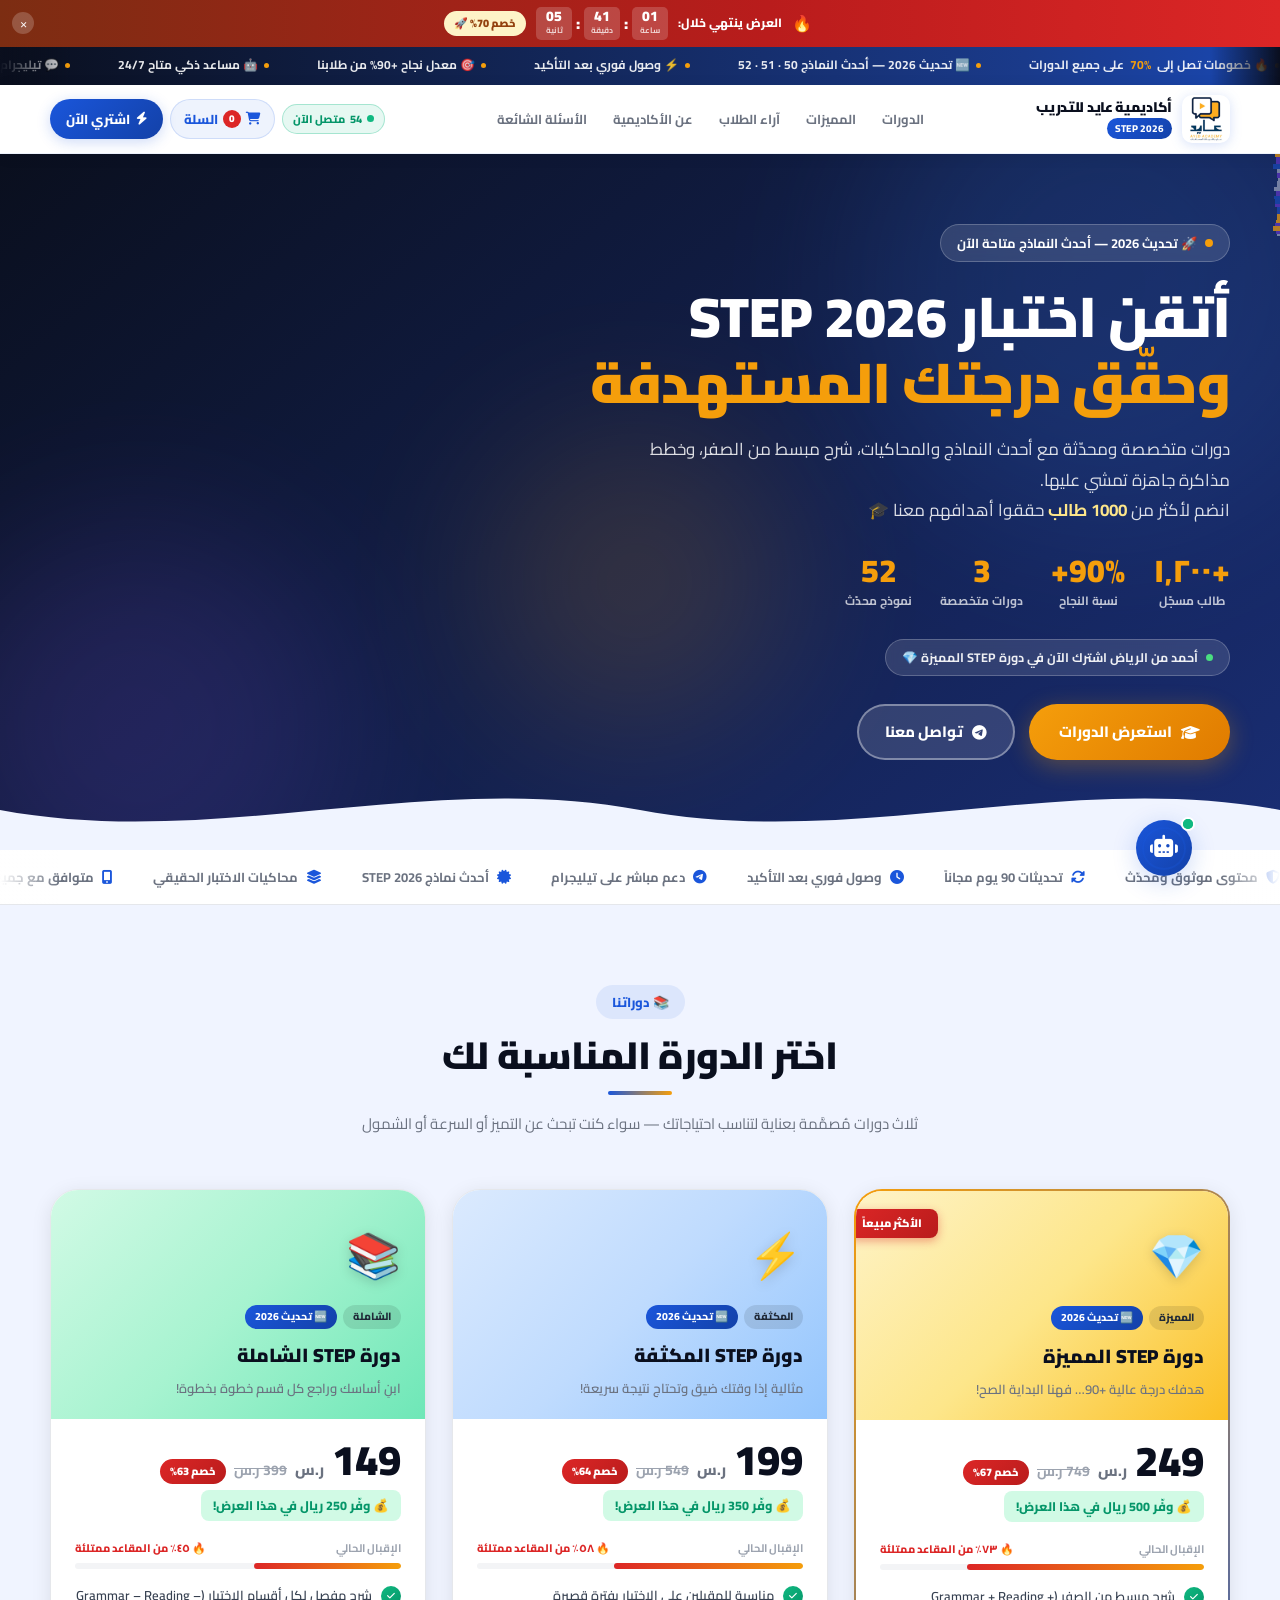
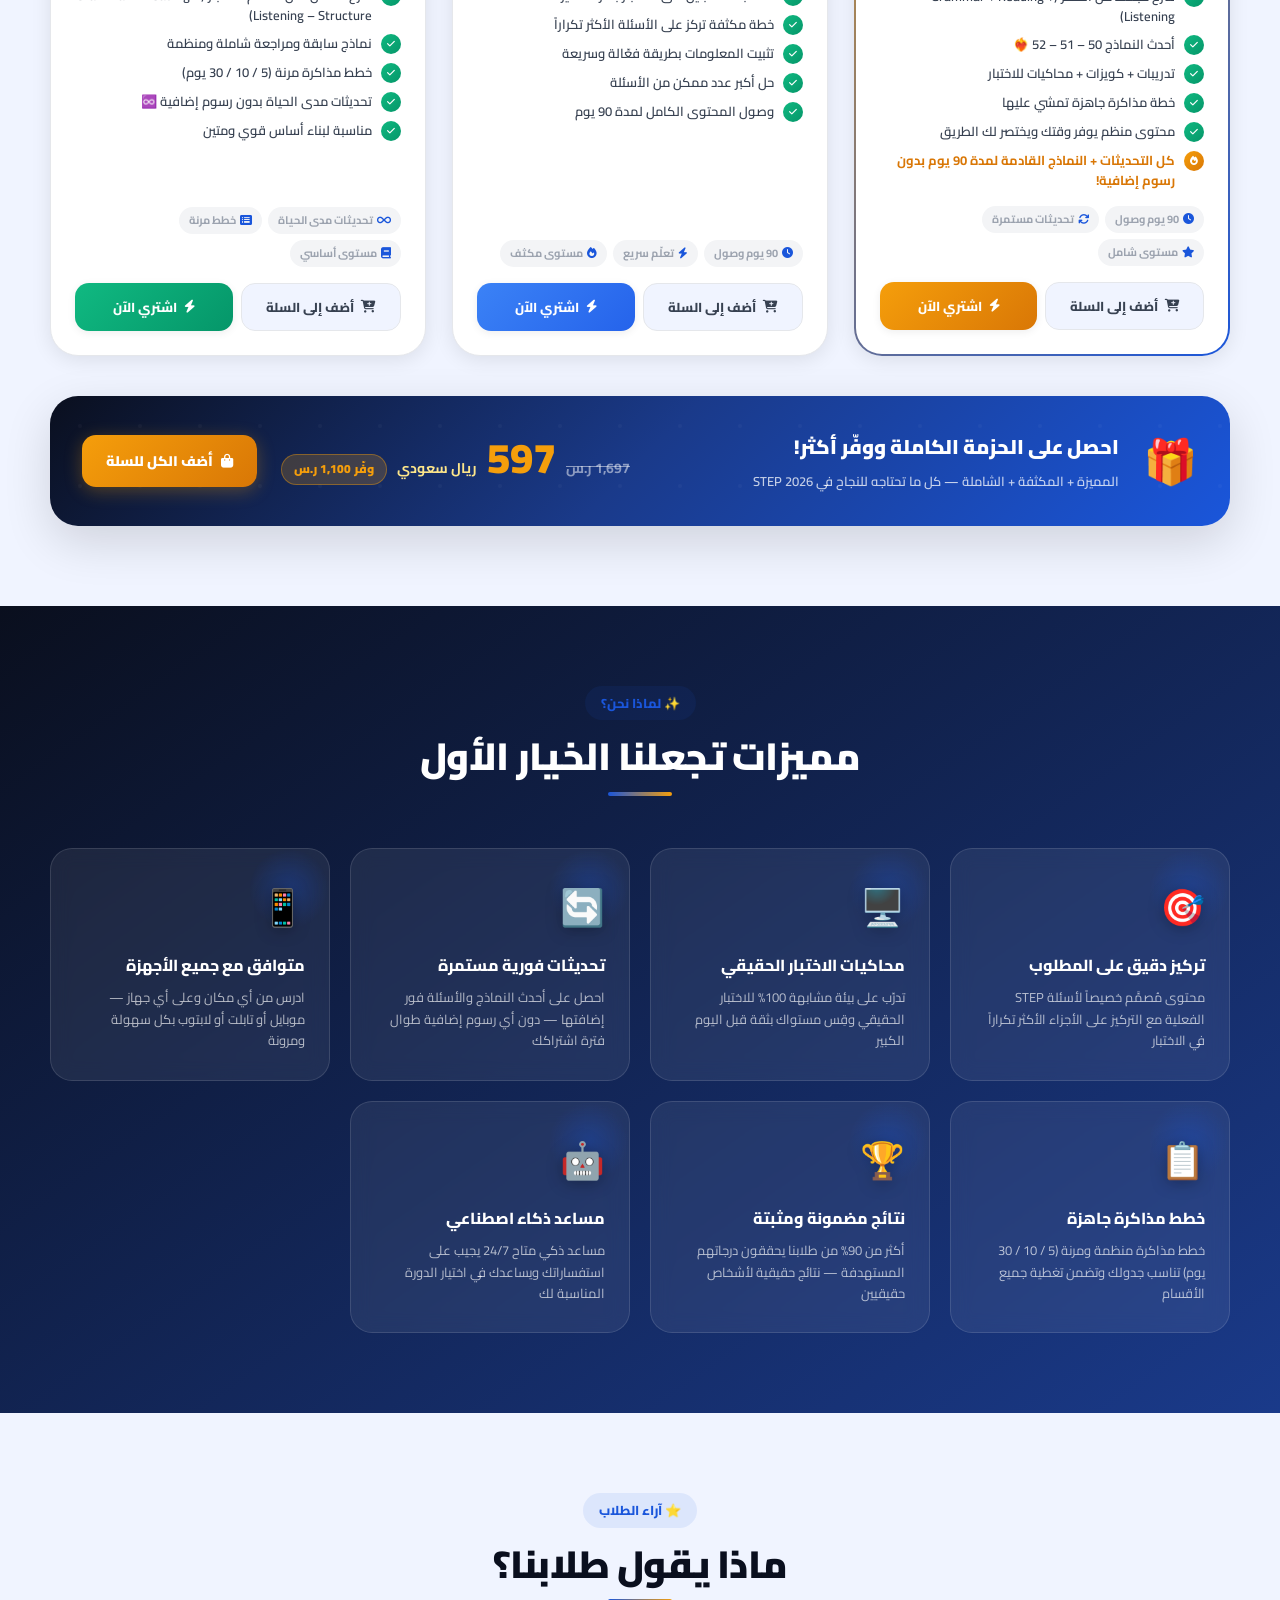
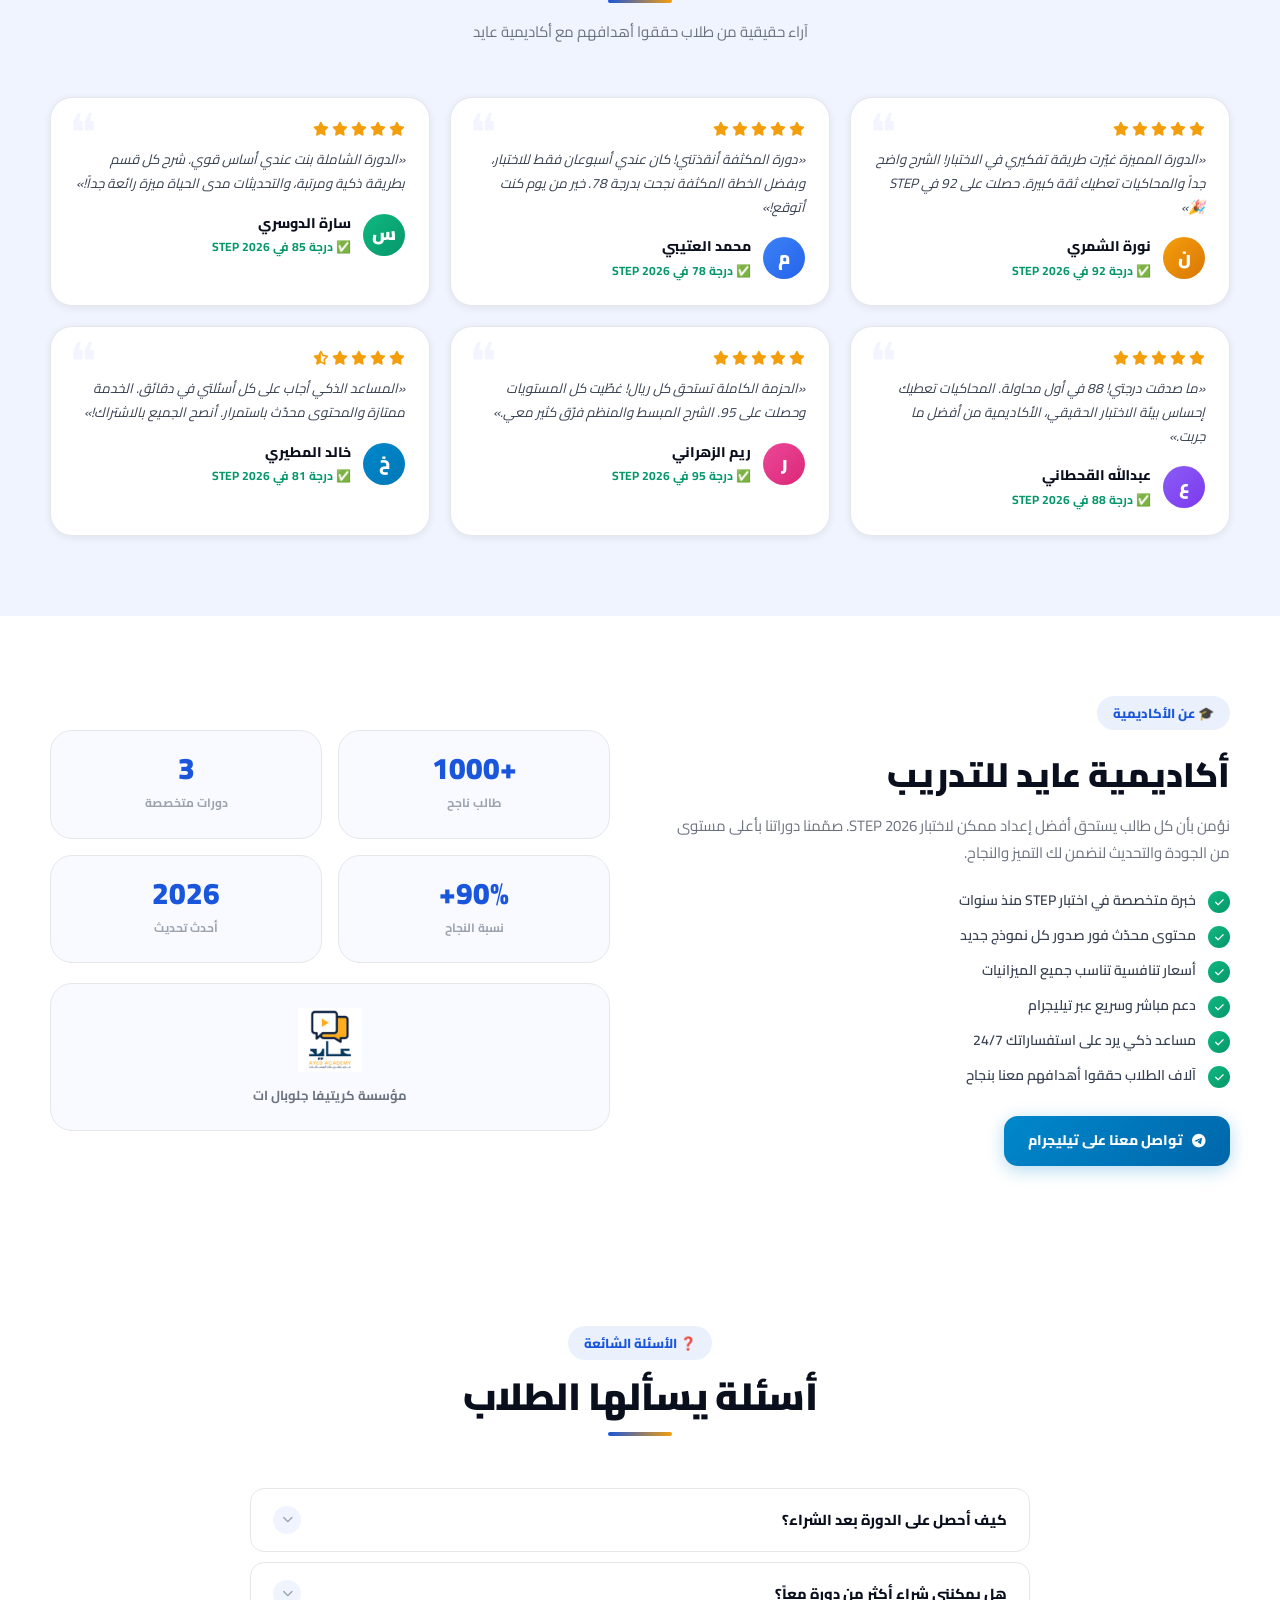
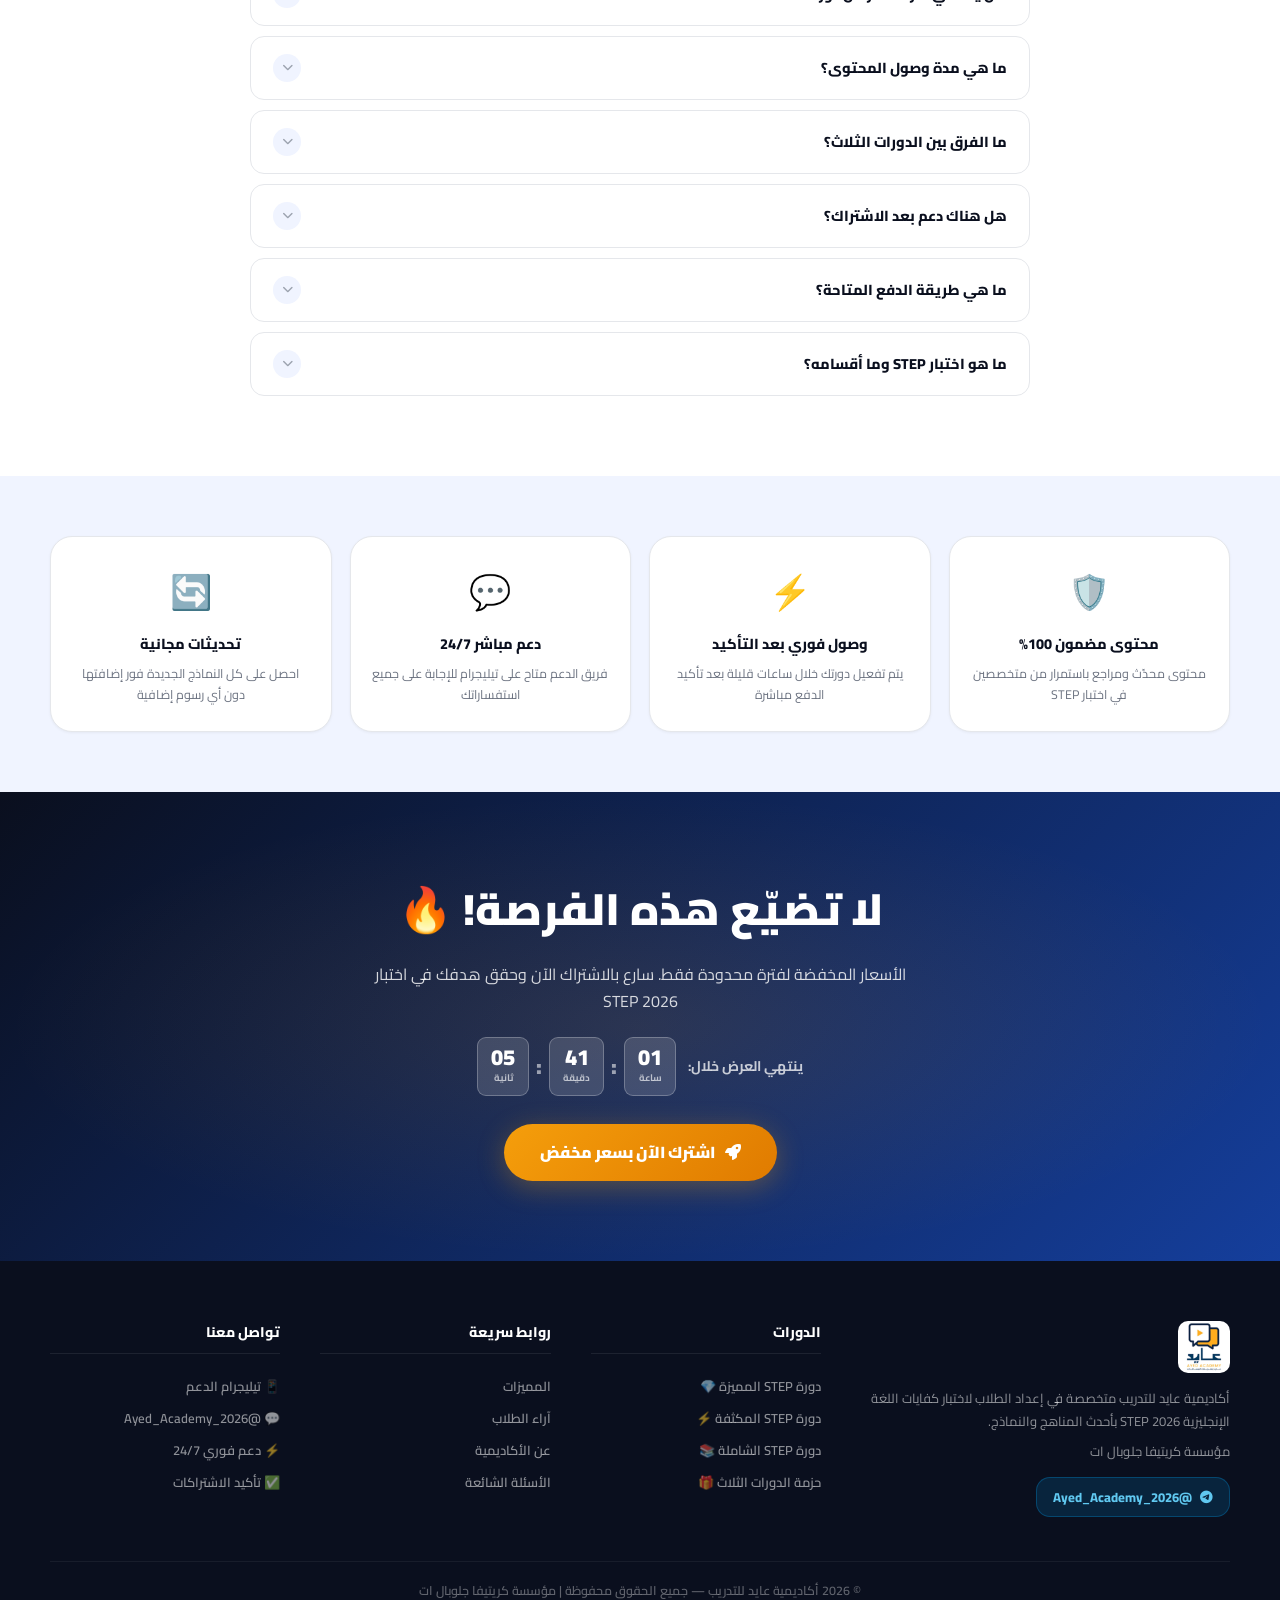
==== commit f9506635: "fix: إصلاح شامل v4.0 — Telegram Deep Links + تصميم الصفحة الرئيسية ✅ إصلاح Telegram: حذف event.preve" ====
--- a/index.html
+++ b/index.html
@@ -22,8 +22,8 @@
   <link href="https://fonts.googleapis.com/css2?family=Cairo:wght@300;400;500;600;700;800;900&display=swap" rel="stylesheet">
   <link rel="stylesheet" href="https://cdn.jsdelivr.net/npm/@fortawesome/fontawesome-free@6.4.0/css/all.min.css">
   <style>
-    /* فراغ علوي ثابت للصفحة */
-    body { padding-top: 0; }
+    /* layout stable */
+    body { margin: 0; padding: 0; }
   </style>
 </head>
 <body>
--- a/css/style.css
+++ b/css/style.css
@@ -122,7 +122,7 @@
 @keyframes shimmer   { 0%{background-position:200% 0} 100%{background-position:-200% 0} }
 @keyframes float     { 0%,100%{transform:translateY(0)} 50%{transform:translateY(-12px)} }
 @keyframes glow      { 0%,100%{text-shadow:0 0 20px rgba(245,158,11,.4)} 50%{text-shadow:0 0 44px rgba(245,158,11,.8),0 0 80px rgba(245,158,11,.4)} }
-@keyframes ticker    { 0%{transform:translateX(0)} 100%{transform:translateX(50%)} }
+@keyframes ticker    { 0%{transform:translateX(0)} 100%{transform:translateX(-50%)} }
 @keyframes bounceIn  { 0%{transform:scale(.3);opacity:0} 55%{transform:scale(1.06)} 75%{transform:scale(.96)} 100%{transform:scale(1);opacity:1} }
 @keyframes slideCart { from{transform:translateX(-110%)} to{transform:translateX(0)} }
 @keyframes ripple    { to{transform:scale(4);opacity:0} }
@@ -224,6 +224,7 @@
   display:flex; align-items:center; gap:48px;
   animation:ticker 22s linear infinite;
   white-space:nowrap;
+  will-change:transform;
 }
 .announce-item {
   display:flex; align-items:center; gap:6px;
@@ -347,8 +348,8 @@
   background-size: 300% 300%;
   animation: gradMove 12s ease infinite;
   overflow: hidden;
-  padding: 90px 0 110px;
-  min-height: 640px;
+  padding: 70px 0 90px;
+  min-height: 560px;
   display: flex;
   align-items: center;
 }
@@ -362,7 +363,7 @@
 .blob-3 { width:300px; height:300px; background:var(--gold);   top:40%;     left:38%;    animation-delay:8s; }
 
 .hero-particles { position:absolute; inset:0; pointer-events:none; }
-.hero-content   { position:relative; z-index:2; max-width:760px; }
+.hero-content   { position:relative; z-index:2; max-width:760px; width:100%; }
 
 .hero-eyebrow {
   display:inline-flex; align-items:center; gap:8px;
@@ -449,6 +450,7 @@
 .trust-scroll {
   display:flex; gap:40px; align-items:center;
   animation:ticker 28s linear infinite; white-space:nowrap;
+  will-change:transform;
 }
 .trust-item {
   display:flex; align-items:center; gap:8px;
@@ -1151,7 +1153,7 @@
 /* ── Mobile Large (≤768px) ── */
 @media (max-width: 768px) {
   :root { --section-py:52px; }
-  .hero { padding:60px 0 80px; min-height:auto; }
+  .hero { padding:50px 0 70px; min-height:auto; }
   .hero-stats { gap:16px; }
   .hero-btns  { flex-direction:column; }
   .btn-hero-primary,.btn-hero-secondary { width:100%; justify-content:center; }
@@ -1186,7 +1188,7 @@
 @media (max-width: 520px) {
   :root { --section-py:44px; }
   .container { padding:0 14px; }
-  .hero { padding:48px 0 64px; }
+  .hero { padding:40px 0 58px; }
   .hero-title { font-size:clamp(22px,6.5vw,32px); }
   .social-proof-bar { font-size:11.5px; padding:6px 13px; max-width:280px; }
   .section-title { font-size:clamp(20px,5.5vw,28px); }
@@ -1243,3 +1245,25 @@
 * { scrollbar-width:thin; scrollbar-color:var(--primary) var(--bg); }
 input:-webkit-autofill { -webkit-box-shadow:0 0 0 40px #fff inset; -webkit-text-fill-color:var(--dark); }
 select option { background:#fff; color:var(--dark); }
+
+/* ══════════════════════════════════════════
+   LAYOUT STABILITY — prevent CLS
+══════════════════════════════════════════ */
+.hero { margin-top: 0; }
+.announce-bar, .trust-bar { overflow: hidden; }
+.cart-body, .ai-chat-body, .tg-msg-content {
+  -webkit-overflow-scrolling: touch;
+  overscroll-behavior: contain;
+}
+.hero-wave svg { min-width: 100%; }
+@media (max-width: 520px) {
+  .header-actions .checkout-header-btn { padding: 7px 12px; font-size:12px; }
+  .cart-btn { padding: 6px 10px; font-size:12px; }
+  .live-visitors { display: none; }
+}
+@media (max-width: 400px) {
+  .features-grid { grid-template-columns: 1fr; }
+  .hero-stats { gap: 10px; }
+  .stat-num { font-size: 20px; }
+  .hero-eyebrow { font-size: 11px; padding: 6px 12px; }
+}
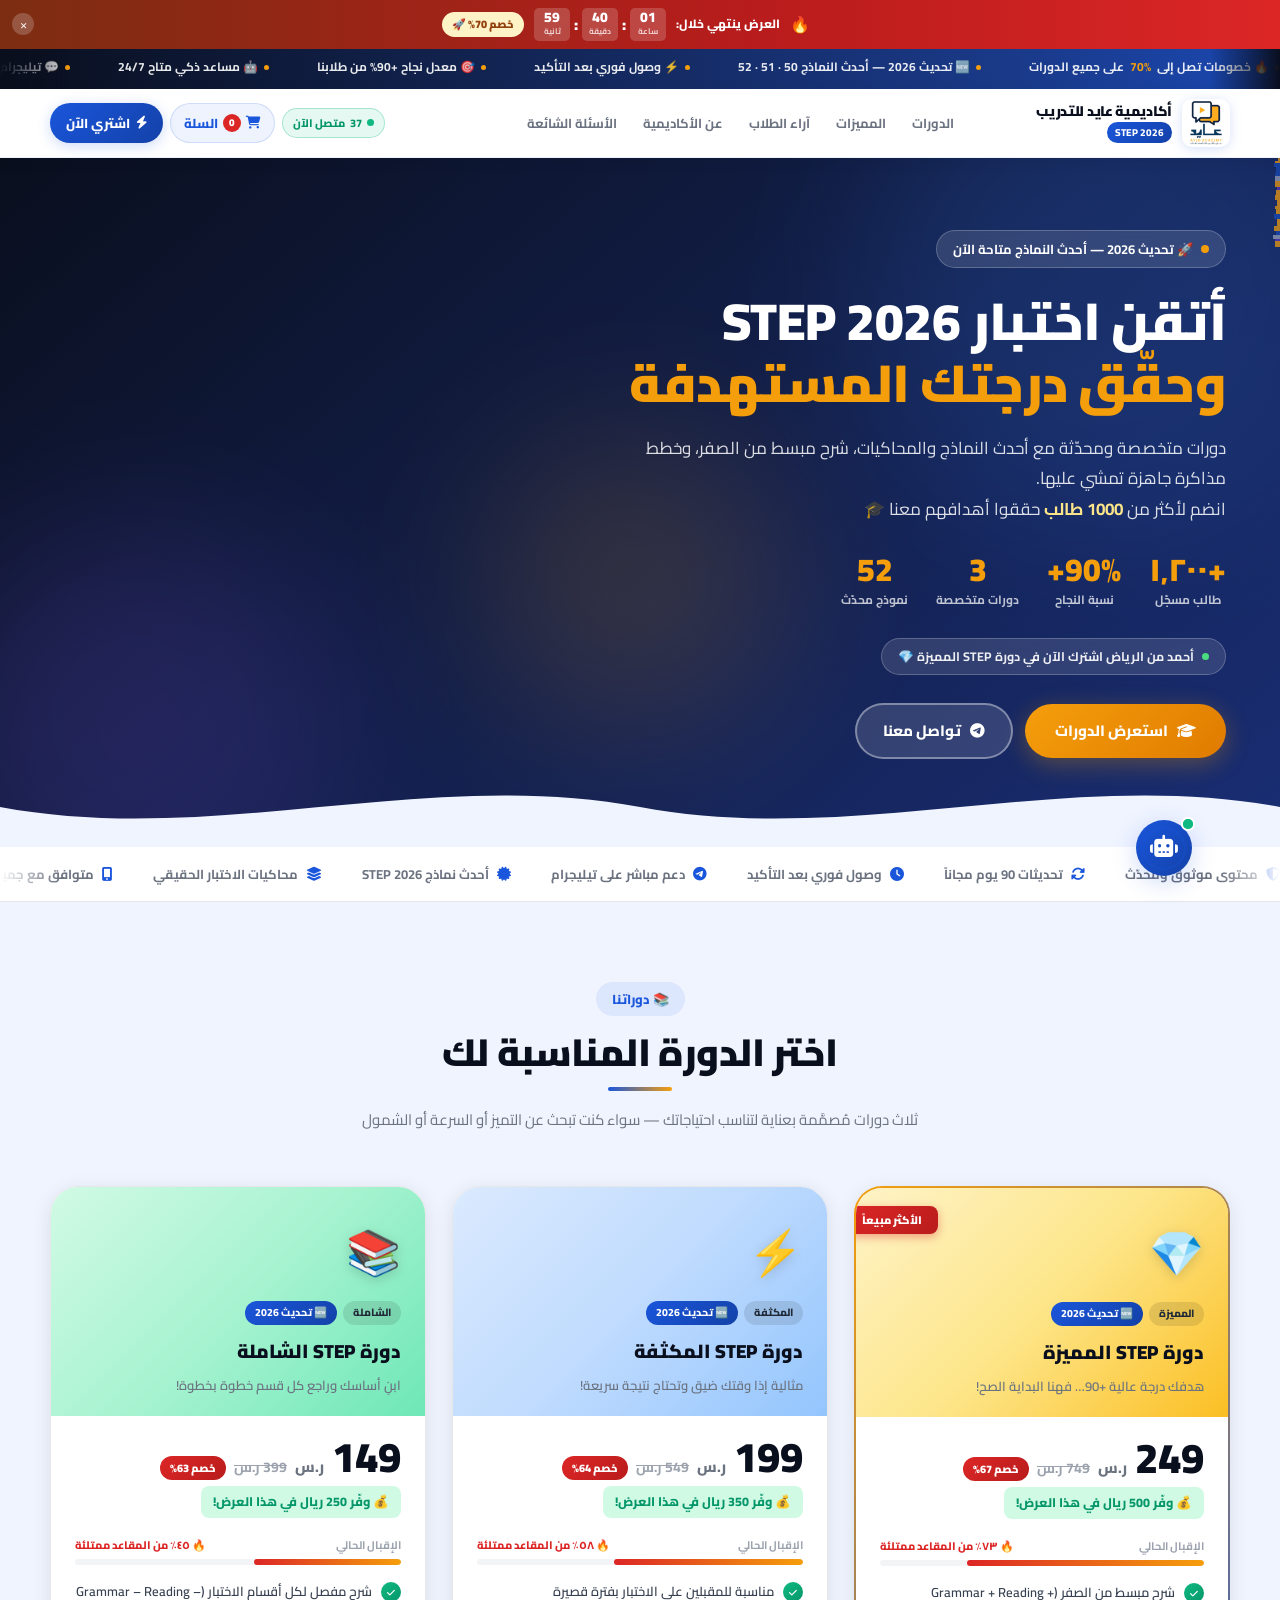
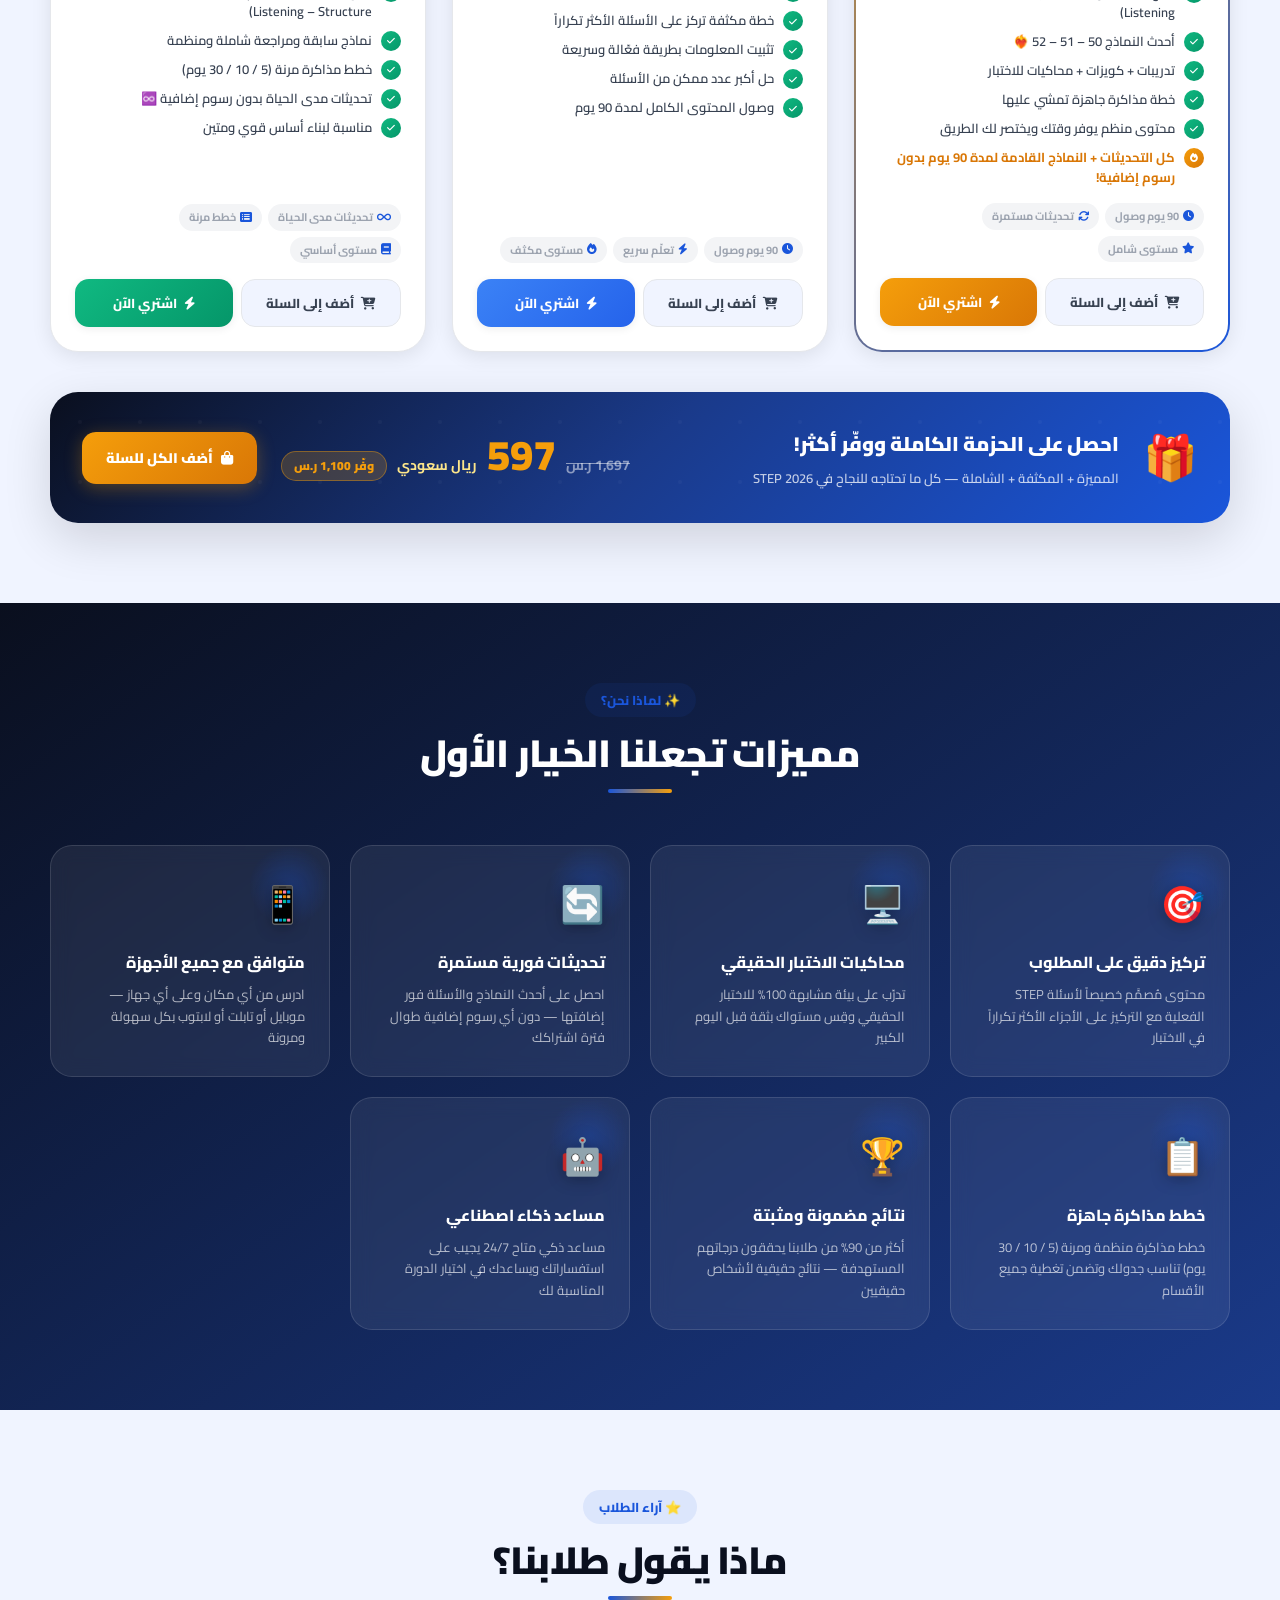
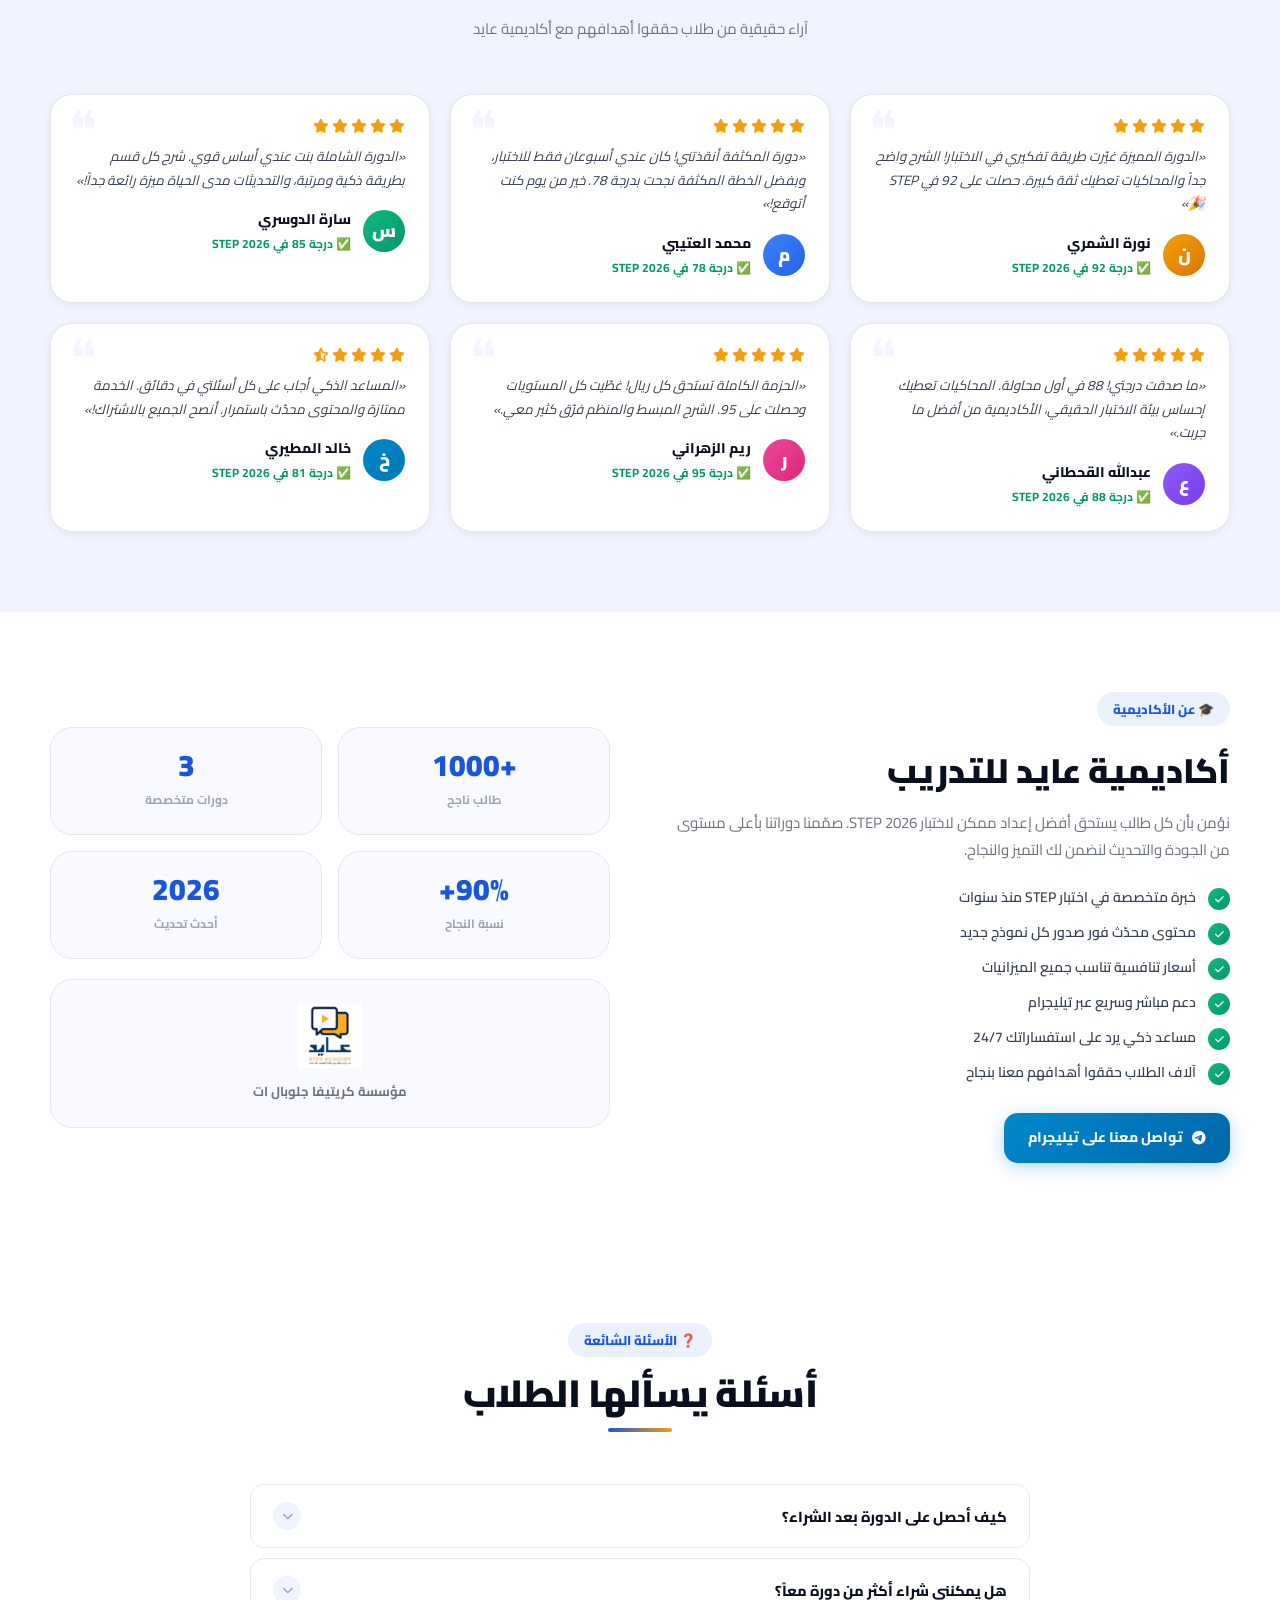
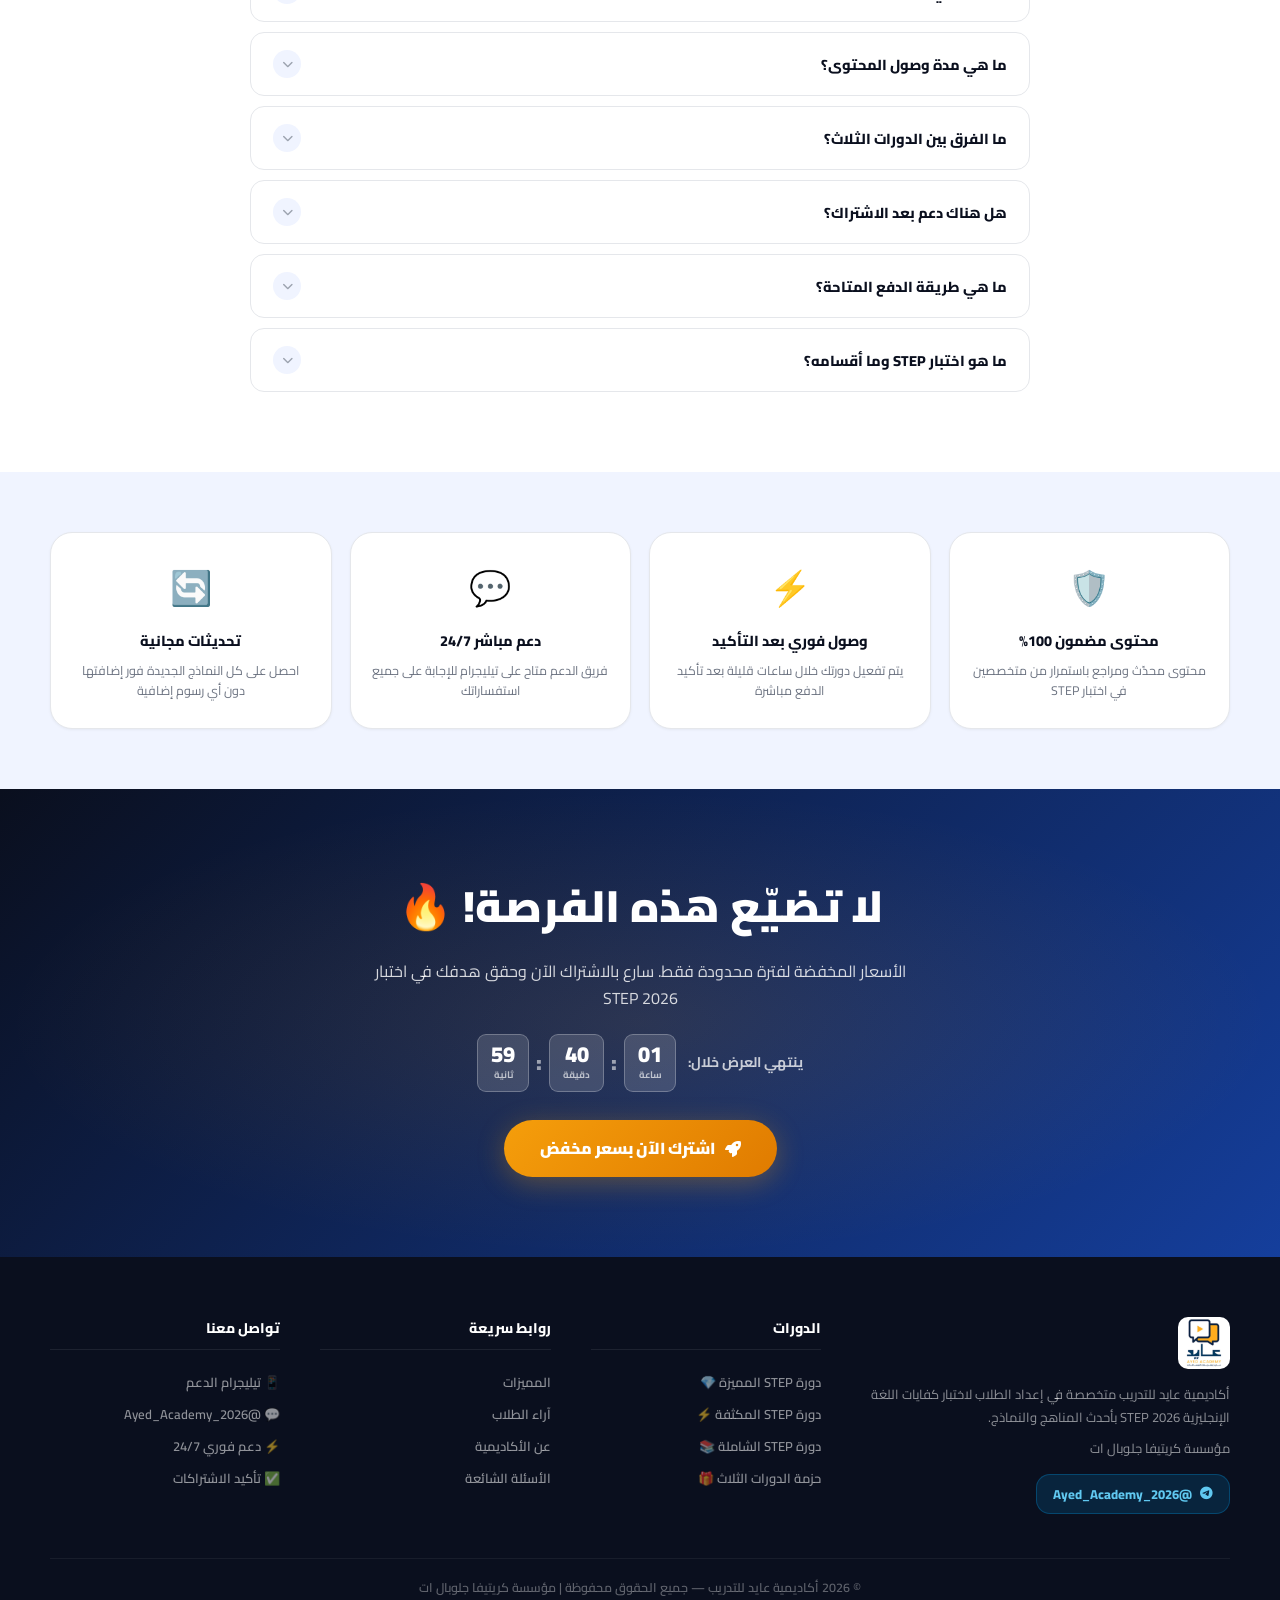
==== commit b3ace5c9: "fix: إصلاح شامل v5.0 — تنسيق الصفحة الرئيسية + تجاوب كامل لجميع الأجهزة" ====
--- a/index.html
+++ b/index.html
@@ -2,7 +2,7 @@
 <html lang="ar" dir="rtl">
 <head>
   <meta charset="UTF-8">
-  <meta name="viewport" content="width=device-width, initial-scale=1.0">
+  <meta name="viewport" content="width=device-width, initial-scale=1.0, viewport-fit=cover">
   <title>أكاديمية عايد للتدريب | ستيب 2026 — دورات STEP المتميزة</title>
   <meta name="description" content="أفضل دورات اللغة الإنجليزية لاختبار STEP 2026 مع أحدث النماذج والمحاكيات. احصل على درجتك المستهدفة مع أكاديمية عايد للتدريب.">
   <meta name="keywords" content="STEP 2026, اختبار ستيب, دورات انجليزي, أكاديمية عايد, تدريب ستيب">
@@ -17,13 +17,25 @@
   <meta name="twitter:title" content="أكاديمية عايد للتدريب | ستيب 2026">
   <meta name="twitter:description" content="أفضل دورات STEP 2026 مع أحدث النماذج والمحاكيات">
   <link rel="stylesheet" href="css/style.css">
+  <link rel="preload" href="css/style.css" as="style">
+  <link rel="preload" href="https://fonts.googleapis.com/css2?family=Cairo:wght@400;700;800;900&display=swap" as="style" crossorigin>
   <link rel="preconnect" href="https://fonts.googleapis.com">
   <link rel="preconnect" href="https://fonts.gstatic.com" crossorigin>
   <link href="https://fonts.googleapis.com/css2?family=Cairo:wght@300;400;500;600;700;800;900&display=swap" rel="stylesheet">
   <link rel="stylesheet" href="https://cdn.jsdelivr.net/npm/@fortawesome/fontawesome-free@6.4.0/css/all.min.css">
   <style>
-    /* layout stable */
-    body { margin: 0; padding: 0; }
+    /* Critical above-fold layout — prevent CLS */
+    *, *::before, *::after { box-sizing: border-box; }
+    html, body { margin: 0; padding: 0; overflow-x: hidden; max-width: 100vw; }
+    body { font-family: 'Cairo', sans-serif; }
+    .urgency-bar, .announce-bar, .header { width: 100%; }
+    .header { position: sticky; top: 0; z-index: 990; }
+    .hero { min-height: 400px; }
+    /* Font display fallback */
+    @font-face {
+      font-family: 'Cairo';
+      font-display: swap;
+    }
   </style>
 </head>
 <body>
@@ -67,7 +79,7 @@
   <div class="container">
     <div class="header-inner">
       <div class="logo-area">
-        <img src="images/logo.png" alt="أكاديمية عايد للتدريب" class="logo-img">
+        <img src="images/logo.png" alt="أكاديمية عايد للتدريب" class="logo-img" loading="eager" decoding="sync" width="48" height="48">
         <div class="logo-text">
           <span class="logo-title">أكاديمية عايد للتدريب</span>
           <span class="logo-sub">STEP 2026</span>
--- a/css/style.css
+++ b/css/style.css
@@ -60,9 +60,9 @@
   --t-slow: all 0.48s cubic-bezier(0.4,0,0.2,1);
   --section-py: 80px;
   --container:  1220px;
-  --header-h: 74px;
-  --urgency-h: 40px;
-  --announce-h: 38px;
+  --header-h: 72px;
+  --urgency-h: 44px;
+  --announce-h: 40px;
 }
 
 /* ══════════════════════════════════════════
@@ -89,7 +89,7 @@
   overflow-x: hidden;
   -webkit-font-smoothing: antialiased;
   -moz-osx-font-smoothing: grayscale;
-  /* فراغ للهيدر الثابت */
+  min-height: 100vh;
 }
 
 a   { text-decoration: none; color: inherit; }
@@ -160,7 +160,7 @@
   background: linear-gradient(90deg, #7c2d12 0%, #b91c1c 30%, #dc2626 50%, #b91c1c 70%, #7c2d12 100%);
   background-size: 200% auto;
   animation: shimmer 5s linear infinite;
-  padding: 7px 44px 7px 20px;
+  padding: 8px 48px 8px 20px;
   display: flex;
   align-items: center;
   justify-content: center;
@@ -169,6 +169,7 @@
   z-index: 500;
   min-height: var(--urgency-h);
   width: 100%;
+  flex-shrink: 0;
 }
 .urgency-inner {
   display: flex;
@@ -248,14 +249,16 @@
   box-shadow: 0 2px 16px rgba(0,0,0,.06);
   transition: var(--t);
   width: 100%;
+  flex-shrink: 0;
 }
 .header.scrolled { box-shadow: 0 4px 28px rgba(0,0,0,.12); }
 .header-inner {
   display: flex;
   align-items: center;
-  gap: 14px;
+  gap: 12px;
   padding: 10px 0;
   position: relative;
+  min-height: 58px;
 }
 
 /* Logo */
@@ -348,8 +351,8 @@
   background-size: 300% 300%;
   animation: gradMove 12s ease infinite;
   overflow: hidden;
-  padding: 70px 0 90px;
-  min-height: 560px;
+  padding: 72px 0 88px;
+  min-height: 540px;
   display: flex;
   align-items: center;
 }
@@ -363,7 +366,7 @@
 .blob-3 { width:300px; height:300px; background:var(--gold);   top:40%;     left:38%;    animation-delay:8s; }
 
 .hero-particles { position:absolute; inset:0; pointer-events:none; }
-.hero-content   { position:relative; z-index:2; max-width:760px; width:100%; }
+.hero-content   { position:relative; z-index:2; max-width:780px; width:100%; padding: 0 4px; }
 
 .hero-eyebrow {
   display:inline-flex; align-items:center; gap:8px;
@@ -375,10 +378,11 @@
 .eyebrow-dot { width:8px; height:8px; background:var(--gold); border-radius:50%; animation:pulse 1.2s infinite; flex-shrink:0; }
 
 .hero-title {
-  font-size: clamp(28px, 4.5vw, 56px);
-  font-weight: 900; color: #fff; line-height: 1.18;
+  font-size: clamp(26px, 4.2vw, 52px);
+  font-weight: 900; color: #fff; line-height: 1.2;
   letter-spacing: -.5px; margin-bottom: 18px;
   animation: fadeUp .6s ease .1s both;
+  word-break: break-word;
 }
 .hero-title .line2 {
   display:block; color:var(--gold);
@@ -409,7 +413,7 @@
 .sp-dot { width:7px; height:7px; background:#4ade80; border-radius:50%; animation:pulse 1s infinite; flex-shrink:0; }
 
 .hero-btns {
-  display:flex; gap:14px; flex-wrap:wrap;
+  display:flex; gap:12px; flex-wrap:wrap; align-items:center;
   animation:fadeUp .6s ease .45s both;
 }
 .btn-hero-primary {
@@ -431,8 +435,8 @@
 .btn-hero-secondary:hover { background:rgba(255,255,255,.22); transform:translateY(-3px); }
 
 /* Hero wave */
-.hero-wave { position:absolute; bottom:0; left:0; right:0; line-height:0; z-index:1; }
-.hero-wave svg { width:100%; display:block; }
+.hero-wave { position:absolute; bottom:0; left:0; right:0; line-height:0; z-index:1; overflow:hidden; }
+.hero-wave svg { width:100%; min-width:100%; display:block; }
 
 /* ══════════════════════════════════════════
    TRUST BAR
@@ -449,7 +453,7 @@
 .trust-bar::after  { right:0; background:linear-gradient(270deg,#fff,transparent); }
 .trust-scroll {
   display:flex; gap:40px; align-items:center;
-  animation:ticker 28s linear infinite; white-space:nowrap;
+  animation:ticker 32s linear infinite; white-space:nowrap;
   will-change:transform;
 }
 .trust-item {
@@ -1247,23 +1251,112 @@
 select option { background:#fff; color:var(--dark); }
 
 /* ══════════════════════════════════════════
-   LAYOUT STABILITY — prevent CLS
-══════════════════════════════════════════ */
+   LAYOUT STABILITY — prevent CLS + full responsive
+══════════════════════════════════════════ */
+
+/* Prevent layout shift */
 .hero { margin-top: 0; }
 .announce-bar, .trust-bar { overflow: hidden; }
+.hero-wave svg { min-width: 100%; }
+
+/* iOS Safari smooth scroll */
 .cart-body, .ai-chat-body, .tg-msg-content {
   -webkit-overflow-scrolling: touch;
   overscroll-behavior: contain;
 }
-.hero-wave svg { min-width: 100%; }
+
+/* Hero section perfect alignment */
+.hero .container {
+  width: 100%;
+  display: flex;
+  align-items: center;
+  justify-content: flex-start;
+}
+
+/* Announcement bar perfect ticker */
+.announce-bar {
+  contain: layout style;
+}
+
+/* Sticky header + announce bar stacking */
+.announce-bar {
+  position: relative;
+  z-index: 100;
+}
+.header {
+  position: sticky !important;
+  top: 0 !important;
+}
+
+/* Prevent horizontal overflow globally */
+html, body {
+  overflow-x: hidden;
+  max-width: 100vw;
+}
+
+/* Trust bar items won't wrap */
+.trust-item {
+  white-space: nowrap;
+}
+
+/* Course card height equalization */
+.courses-grid {
+  align-items: stretch;
+}
+.course-card {
+  height: 100%;
+}
+
+/* Header actions alignment */
+.header-actions {
+  margin-right: auto;
+}
+
+/* Responsive logo */
 @media (max-width: 520px) {
-  .header-actions .checkout-header-btn { padding: 7px 12px; font-size:12px; }
-  .cart-btn { padding: 6px 10px; font-size:12px; }
-  .live-visitors { display: none; }
-}
+  .header-actions .checkout-header-btn { padding: 7px 12px; font-size: 12px; }
+  .cart-btn { padding: 6px 10px; font-size: 12px; }
+  .live-visitors { display: none !important; }
+  .logo-title { font-size: 12px; }
+  .logo-sub { font-size: 9px; }
+  .logo-img { height: 40px; }
+}
+
 @media (max-width: 400px) {
   .features-grid { grid-template-columns: 1fr; }
   .hero-stats { gap: 10px; }
   .stat-num { font-size: 20px; }
   .hero-eyebrow { font-size: 11px; padding: 6px 12px; }
-}
+  .logo-title { display: none; }
+}
+
+/* Ensure announce bar ticker loop seamlessly */
+@media (max-width: 480px) {
+  .announce-ticker { animation-duration: 18s; }
+  .trust-scroll { animation-duration: 24s; }
+}
+
+/* Fix bundle offer on very small screens */
+@media (max-width: 360px) {
+  .bundle-pricing { flex-direction: column; gap: 6px; }
+  .hero-btns .btn-hero-primary,
+  .hero-btns .btn-hero-secondary { font-size: 14px; padding: 12px 20px; }
+  .main-nav { display: none !important; }
+}
+
+/* Prevent stat items from breaking layout */
+.hero-stats {
+  flex-wrap: wrap;
+}
+.stat-item {
+  min-width: 60px;
+}
+
+/* Social proof bar mobile */
+@media (max-width: 420px) {
+  .social-proof-bar { 
+    max-width: 100%;
+    font-size: 11px;
+    padding: 6px 12px;
+  }
+}
--- a/css/style.css
+++ b/css/style.css
@@ -60,9 +60,9 @@
   --t-slow: all 0.48s cubic-bezier(0.4,0,0.2,1);
   --section-py: 80px;
   --container:  1220px;
-  --header-h: 74px;
-  --urgency-h: 40px;
-  --announce-h: 38px;
+  --header-h: 72px;
+  --urgency-h: 44px;
+  --announce-h: 40px;
 }
 
 /* ══════════════════════════════════════════
@@ -89,7 +89,7 @@
   overflow-x: hidden;
   -webkit-font-smoothing: antialiased;
   -moz-osx-font-smoothing: grayscale;
-  /* فراغ للهيدر الثابت */
+  min-height: 100vh;
 }
 
 a   { text-decoration: none; color: inherit; }
@@ -160,7 +160,7 @@
   background: linear-gradient(90deg, #7c2d12 0%, #b91c1c 30%, #dc2626 50%, #b91c1c 70%, #7c2d12 100%);
   background-size: 200% auto;
   animation: shimmer 5s linear infinite;
-  padding: 7px 44px 7px 20px;
+  padding: 8px 48px 8px 20px;
   display: flex;
   align-items: center;
   justify-content: center;
@@ -169,6 +169,7 @@
   z-index: 500;
   min-height: var(--urgency-h);
   width: 100%;
+  flex-shrink: 0;
 }
 .urgency-inner {
   display: flex;
@@ -248,14 +249,16 @@
   box-shadow: 0 2px 16px rgba(0,0,0,.06);
   transition: var(--t);
   width: 100%;
+  flex-shrink: 0;
 }
 .header.scrolled { box-shadow: 0 4px 28px rgba(0,0,0,.12); }
 .header-inner {
   display: flex;
   align-items: center;
-  gap: 14px;
+  gap: 12px;
   padding: 10px 0;
   position: relative;
+  min-height: 58px;
 }
 
 /* Logo */
@@ -348,8 +351,8 @@
   background-size: 300% 300%;
   animation: gradMove 12s ease infinite;
   overflow: hidden;
-  padding: 70px 0 90px;
-  min-height: 560px;
+  padding: 72px 0 88px;
+  min-height: 540px;
   display: flex;
   align-items: center;
 }
@@ -363,7 +366,7 @@
 .blob-3 { width:300px; height:300px; background:var(--gold);   top:40%;     left:38%;    animation-delay:8s; }
 
 .hero-particles { position:absolute; inset:0; pointer-events:none; }
-.hero-content   { position:relative; z-index:2; max-width:760px; width:100%; }
+.hero-content   { position:relative; z-index:2; max-width:780px; width:100%; padding: 0 4px; }
 
 .hero-eyebrow {
   display:inline-flex; align-items:center; gap:8px;
@@ -375,10 +378,11 @@
 .eyebrow-dot { width:8px; height:8px; background:var(--gold); border-radius:50%; animation:pulse 1.2s infinite; flex-shrink:0; }
 
 .hero-title {
-  font-size: clamp(28px, 4.5vw, 56px);
-  font-weight: 900; color: #fff; line-height: 1.18;
+  font-size: clamp(26px, 4.2vw, 52px);
+  font-weight: 900; color: #fff; line-height: 1.2;
   letter-spacing: -.5px; margin-bottom: 18px;
   animation: fadeUp .6s ease .1s both;
+  word-break: break-word;
 }
 .hero-title .line2 {
   display:block; color:var(--gold);
@@ -409,7 +413,7 @@
 .sp-dot { width:7px; height:7px; background:#4ade80; border-radius:50%; animation:pulse 1s infinite; flex-shrink:0; }
 
 .hero-btns {
-  display:flex; gap:14px; flex-wrap:wrap;
+  display:flex; gap:12px; flex-wrap:wrap; align-items:center;
   animation:fadeUp .6s ease .45s both;
 }
 .btn-hero-primary {
@@ -431,8 +435,8 @@
 .btn-hero-secondary:hover { background:rgba(255,255,255,.22); transform:translateY(-3px); }
 
 /* Hero wave */
-.hero-wave { position:absolute; bottom:0; left:0; right:0; line-height:0; z-index:1; }
-.hero-wave svg { width:100%; display:block; }
+.hero-wave { position:absolute; bottom:0; left:0; right:0; line-height:0; z-index:1; overflow:hidden; }
+.hero-wave svg { width:100%; min-width:100%; display:block; }
 
 /* ══════════════════════════════════════════
    TRUST BAR
@@ -449,7 +453,7 @@
 .trust-bar::after  { right:0; background:linear-gradient(270deg,#fff,transparent); }
 .trust-scroll {
   display:flex; gap:40px; align-items:center;
-  animation:ticker 28s linear infinite; white-space:nowrap;
+  animation:ticker 32s linear infinite; white-space:nowrap;
   will-change:transform;
 }
 .trust-item {
@@ -1247,23 +1251,112 @@
 select option { background:#fff; color:var(--dark); }
 
 /* ══════════════════════════════════════════
-   LAYOUT STABILITY — prevent CLS
-══════════════════════════════════════════ */
+   LAYOUT STABILITY — prevent CLS + full responsive
+══════════════════════════════════════════ */
+
+/* Prevent layout shift */
 .hero { margin-top: 0; }
 .announce-bar, .trust-bar { overflow: hidden; }
+.hero-wave svg { min-width: 100%; }
+
+/* iOS Safari smooth scroll */
 .cart-body, .ai-chat-body, .tg-msg-content {
   -webkit-overflow-scrolling: touch;
   overscroll-behavior: contain;
 }
-.hero-wave svg { min-width: 100%; }
+
+/* Hero section perfect alignment */
+.hero .container {
+  width: 100%;
+  display: flex;
+  align-items: center;
+  justify-content: flex-start;
+}
+
+/* Announcement bar perfect ticker */
+.announce-bar {
+  contain: layout style;
+}
+
+/* Sticky header + announce bar stacking */
+.announce-bar {
+  position: relative;
+  z-index: 100;
+}
+.header {
+  position: sticky !important;
+  top: 0 !important;
+}
+
+/* Prevent horizontal overflow globally */
+html, body {
+  overflow-x: hidden;
+  max-width: 100vw;
+}
+
+/* Trust bar items won't wrap */
+.trust-item {
+  white-space: nowrap;
+}
+
+/* Course card height equalization */
+.courses-grid {
+  align-items: stretch;
+}
+.course-card {
+  height: 100%;
+}
+
+/* Header actions alignment */
+.header-actions {
+  margin-right: auto;
+}
+
+/* Responsive logo */
 @media (max-width: 520px) {
-  .header-actions .checkout-header-btn { padding: 7px 12px; font-size:12px; }
-  .cart-btn { padding: 6px 10px; font-size:12px; }
-  .live-visitors { display: none; }
-}
+  .header-actions .checkout-header-btn { padding: 7px 12px; font-size: 12px; }
+  .cart-btn { padding: 6px 10px; font-size: 12px; }
+  .live-visitors { display: none !important; }
+  .logo-title { font-size: 12px; }
+  .logo-sub { font-size: 9px; }
+  .logo-img { height: 40px; }
+}
+
 @media (max-width: 400px) {
   .features-grid { grid-template-columns: 1fr; }
   .hero-stats { gap: 10px; }
   .stat-num { font-size: 20px; }
   .hero-eyebrow { font-size: 11px; padding: 6px 12px; }
-}
+  .logo-title { display: none; }
+}
+
+/* Ensure announce bar ticker loop seamlessly */
+@media (max-width: 480px) {
+  .announce-ticker { animation-duration: 18s; }
+  .trust-scroll { animation-duration: 24s; }
+}
+
+/* Fix bundle offer on very small screens */
+@media (max-width: 360px) {
+  .bundle-pricing { flex-direction: column; gap: 6px; }
+  .hero-btns .btn-hero-primary,
+  .hero-btns .btn-hero-secondary { font-size: 14px; padding: 12px 20px; }
+  .main-nav { display: none !important; }
+}
+
+/* Prevent stat items from breaking layout */
+.hero-stats {
+  flex-wrap: wrap;
+}
+.stat-item {
+  min-width: 60px;
+}
+
+/* Social proof bar mobile */
+@media (max-width: 420px) {
+  .social-proof-bar { 
+    max-width: 100%;
+    font-size: 11px;
+    padding: 6px 12px;
+  }
+}
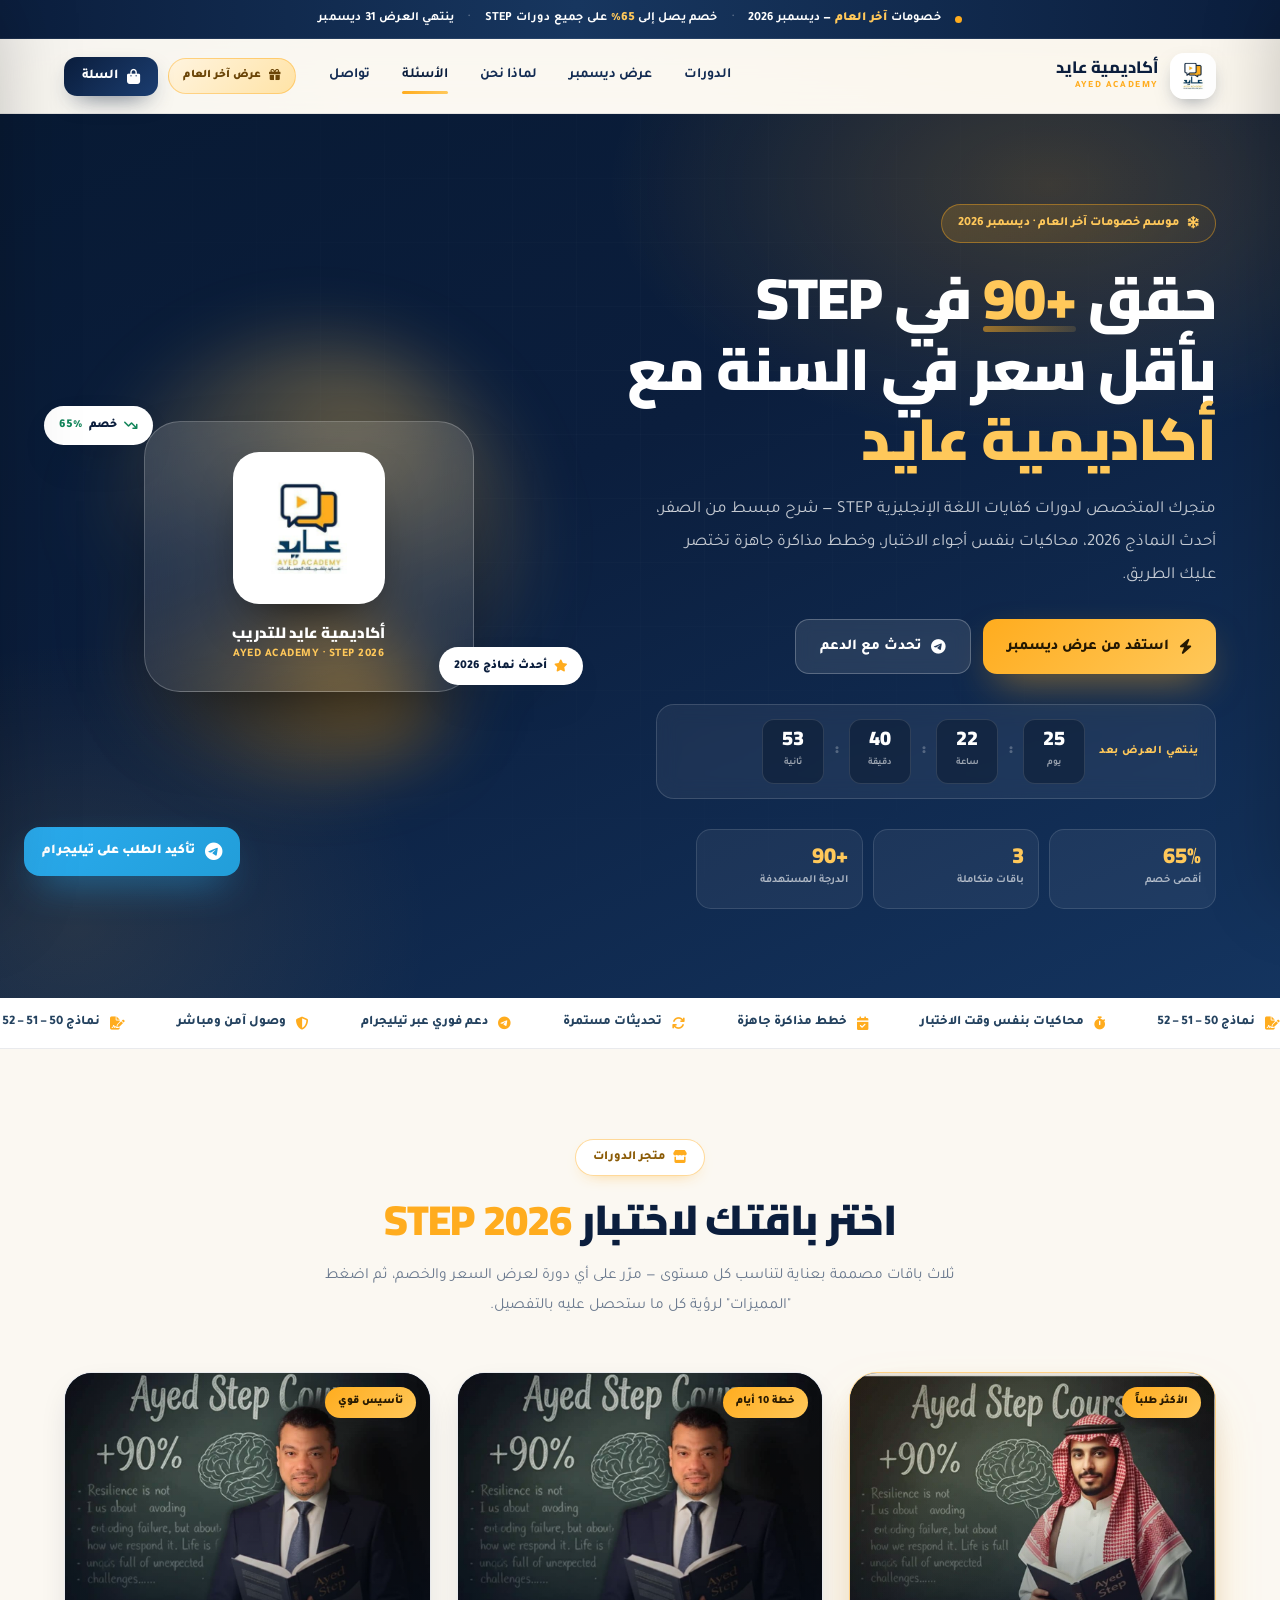
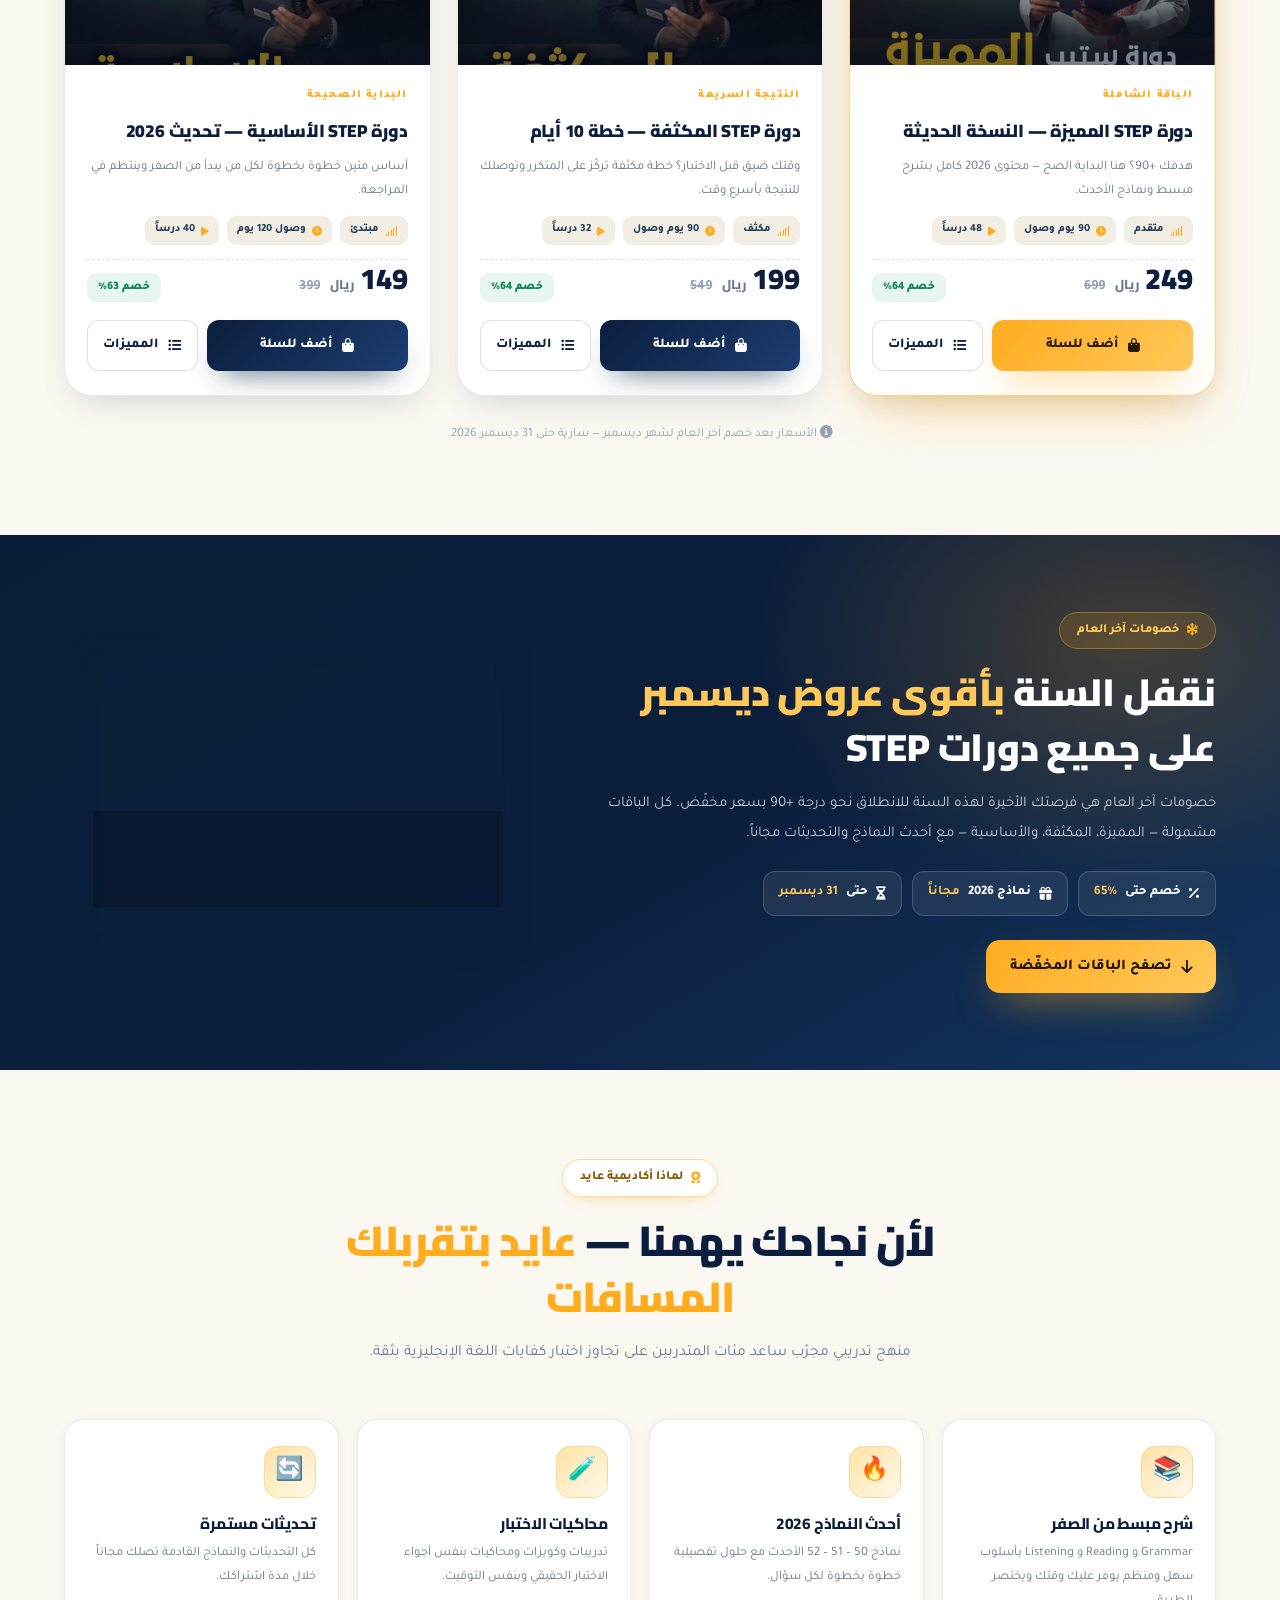
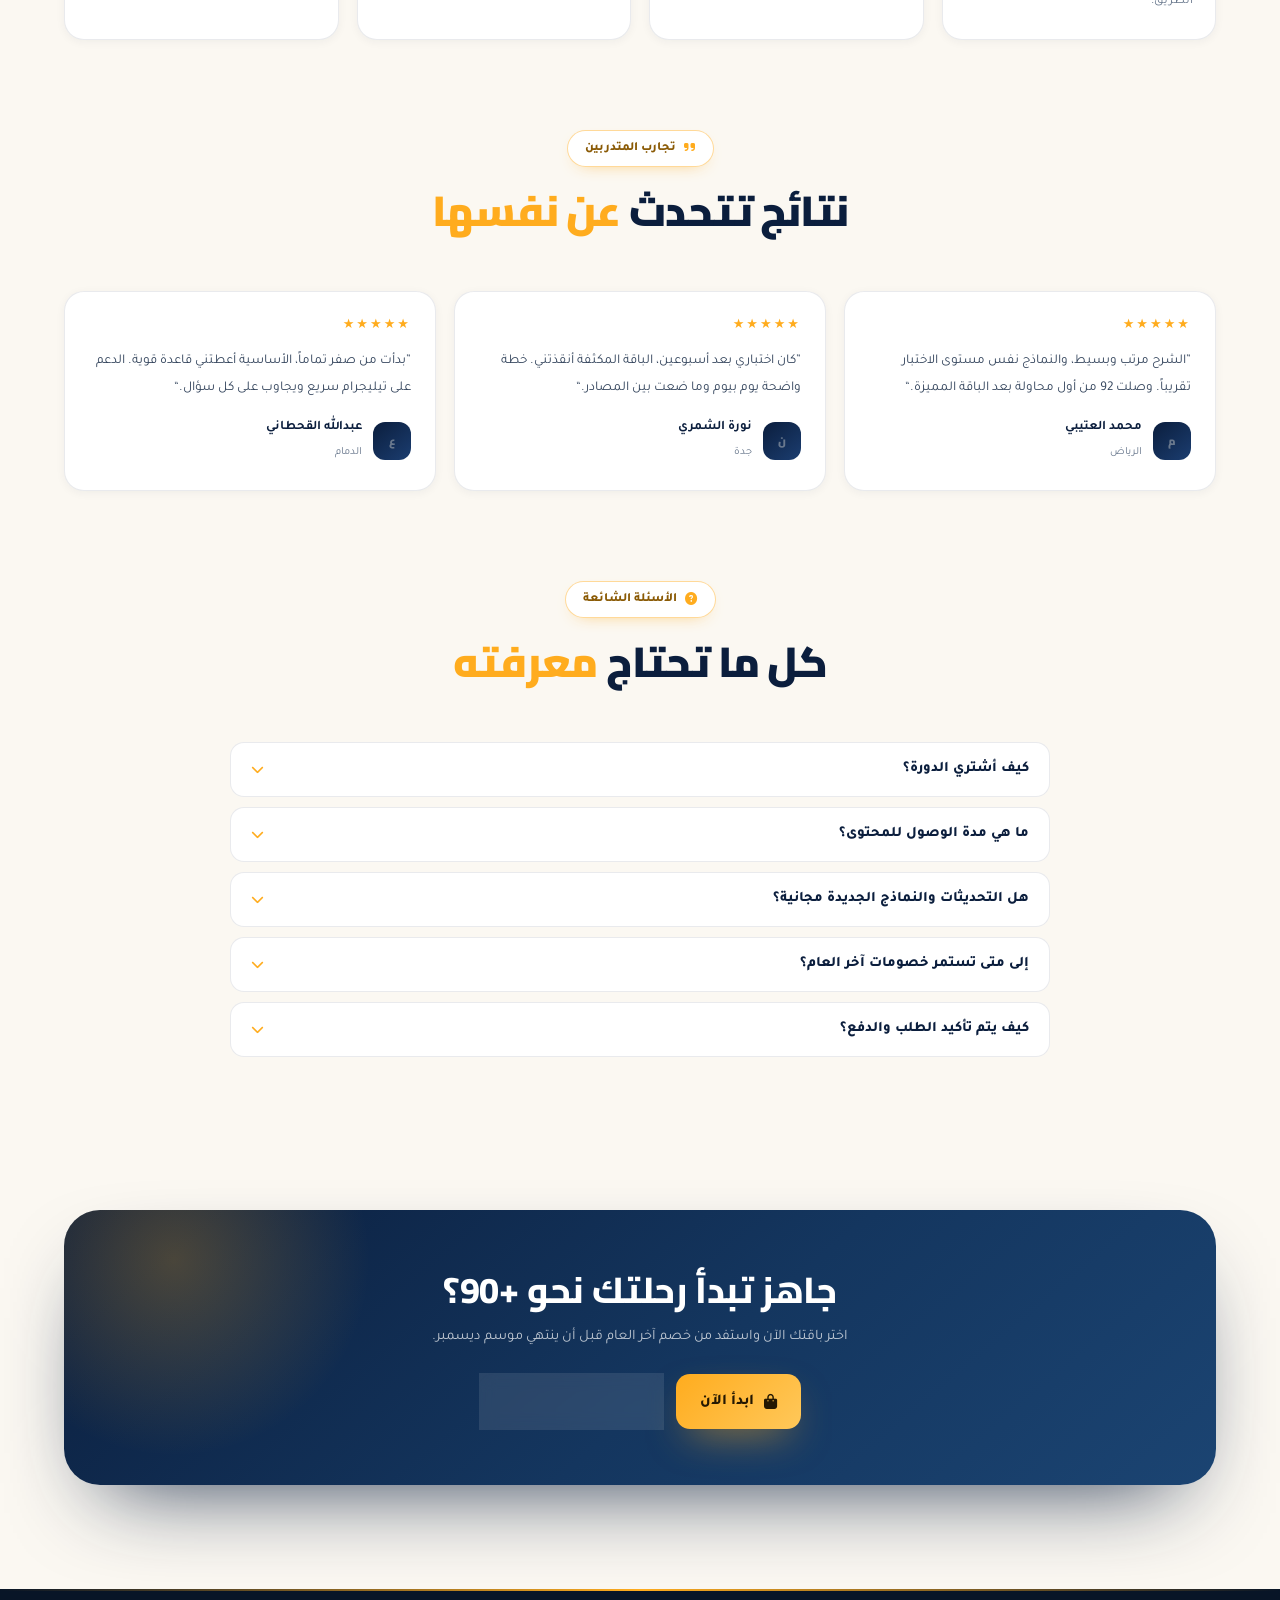
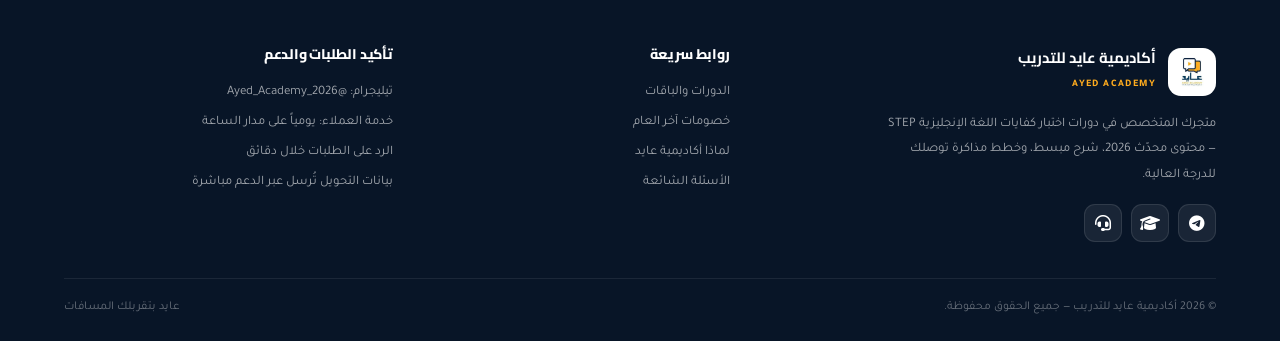
==== commit abc25dfa: "feat: استبدال كامل للموقع بالنسخة المحدثة STEP 2026 - إزالة ملفات الموقع السابق: index.html القديم، " ====
--- a/index.html
+++ b/index.html
@@ -1,840 +1,432 @@
 <!DOCTYPE html>
 <html lang="ar" dir="rtl">
 <head>
-  <meta charset="UTF-8">
-  <meta name="viewport" content="width=device-width, initial-scale=1.0, viewport-fit=cover">
-  <title>أكاديمية عايد للتدريب | ستيب 2026 — دورات STEP المتميزة</title>
-  <meta name="description" content="أفضل دورات اللغة الإنجليزية لاختبار STEP 2026 مع أحدث النماذج والمحاكيات. احصل على درجتك المستهدفة مع أكاديمية عايد للتدريب.">
-  <meta name="keywords" content="STEP 2026, اختبار ستيب, دورات انجليزي, أكاديمية عايد, تدريب ستيب">
-  <meta property="og:title" content="أكاديمية عايد للتدريب | ستيب 2026">
-  <meta property="og:description" content="أفضل دورات STEP 2026 مع أحدث النماذج والمحاكيات">
-  <meta property="og:image" content="images/logo.png">
-  <meta name="theme-color" content="#1a56db">
-  <link rel="icon" type="image/png" href="images/logo.png">
-  <meta property="og:url" content="https://mohhamed1520.github.io/ayedhelmstep/">
-  <meta property="og:type" content="website">
-  <meta name="twitter:card" content="summary_large_image">
-  <meta name="twitter:title" content="أكاديمية عايد للتدريب | ستيب 2026">
-  <meta name="twitter:description" content="أفضل دورات STEP 2026 مع أحدث النماذج والمحاكيات">
-  <link rel="stylesheet" href="css/style.css">
-  <link rel="preload" href="css/style.css" as="style">
-  <link rel="preload" href="https://fonts.googleapis.com/css2?family=Cairo:wght@400;700;800;900&display=swap" as="style" crossorigin>
-  <link rel="preconnect" href="https://fonts.googleapis.com">
-  <link rel="preconnect" href="https://fonts.gstatic.com" crossorigin>
-  <link href="https://fonts.googleapis.com/css2?family=Cairo:wght@300;400;500;600;700;800;900&display=swap" rel="stylesheet">
-  <link rel="stylesheet" href="https://cdn.jsdelivr.net/npm/@fortawesome/fontawesome-free@6.4.0/css/all.min.css">
-  <style>
-    /* Critical above-fold layout — prevent CLS */
-    *, *::before, *::after { box-sizing: border-box; }
-    html, body { margin: 0; padding: 0; overflow-x: hidden; max-width: 100vw; }
-    body { font-family: 'Cairo', sans-serif; }
-    .urgency-bar, .announce-bar, .header { width: 100%; }
-    .header { position: sticky; top: 0; z-index: 990; }
-    .hero { min-height: 400px; }
-    /* Font display fallback */
-    @font-face {
-      font-family: 'Cairo';
-      font-display: swap;
-    }
-  </style>
+<meta charset="UTF-8">
+<meta name="viewport" content="width=device-width, initial-scale=1.0">
+<title>أكاديمية عايد | متجر دورات STEP 2026 — خصومات آخر العام</title>
+<meta name="description" content="أكاديمية عايد للتدريب — متجر دورات اختبار كفايات اللغة الإنجليزية STEP 2026. خصومات آخر العام لشهر ديسمبر تصل إلى 65%. باقات المميزة والمكثفة والأساسية مع أحدث النماذج والمحاكيات.">
+<meta name="theme-color" content="#0B1E3D">
+<meta property="og:title" content="أكاديمية عايد | متجر دورات STEP 2026">
+<meta property="og:description" content="خصومات آخر العام — ديسمبر 2026. باقات STEP المميزة والمكثفة والأساسية بأحدث النماذج والمحاكيات.">
+<meta property="og:image" content="assets/logo.png">
+<meta property="og:type" content="website">
+<link rel="icon" href="assets/logo.png" type="image/png">
+<link rel="preconnect" href="https://fonts.googleapis.com">
+<link rel="preconnect" href="https://fonts.gstatic.com" crossorigin>
+<link href="https://fonts.googleapis.com/css2?family=Cairo:wght@400;600;700;800;900&family=Tajawal:wght@300;400;500;700;800&display=swap" rel="stylesheet">
+<link rel="stylesheet" href="https://cdnjs.cloudflare.com/ajax/libs/font-awesome/6.5.2/css/all.min.css">
+<link rel="stylesheet" href="assets/styles.css">
 </head>
 <body>
-
-<!-- ══ URGENCY OFFER BAR ══ -->
-<div class="urgency-bar" id="urgencyBar">
-  <div class="urgency-inner">
-    <span class="urgency-fire">🔥</span>
-    <span class="urgency-text">العرض ينتهي خلال:</span>
-    <div class="countdown-wrap">
-      <div class="cd-unit"><span class="cd-num" id="cdH">00</span><span class="cd-lbl">ساعة</span></div>
-      <span class="cd-sep">:</span>
-      <div class="cd-unit"><span class="cd-num" id="cdM">00</span><span class="cd-lbl">دقيقة</span></div>
-      <span class="cd-sep">:</span>
-      <div class="cd-unit"><span class="cd-num" id="cdS">00</span><span class="cd-lbl">ثانية</span></div>
-    </div>
-    <span class="urgency-badge">خصم 70% 🚀</span>
-  </div>
-  <button class="urgency-close" onclick="document.getElementById('urgencyBar').style.display='none'" aria-label="إغلاق">×</button>
+<div class="page-glow"></div>
+
+<!-- ============ Top bar ============ -->
+<div class="topbar">
+  <div class="wrap">
+    <span class="dot-live"></span>
+    <span>خصومات <b>آخر العام</b> — ديسمبر 2026</span>
+    <span class="sep">·</span>
+    <span>خصم يصل إلى <b>65%</b> على جميع دورات STEP</span>
+    <span class="sep">·</span>
+    <span>ينتهي العرض 31 ديسمبر</span>
+  </div>
 </div>
 
-<!-- ══ ANNOUNCEMENT BAR ══ -->
-<div class="announce-bar">
-  <div class="announce-ticker">
-    <span class="announce-item"><span class="a-dot"></span>🔥 خصومات تصل إلى <span class="gold">70%</span> على جميع الدورات</span>
-    <span class="announce-item"><span class="a-dot"></span>🆕 تحديث 2026 — أحدث النماذج 50 · 51 · 52</span>
-    <span class="announce-item"><span class="a-dot"></span>⚡ وصول فوري بعد التأكيد</span>
-    <span class="announce-item"><span class="a-dot"></span>🎯 معدل نجاح +90% من طلابنا</span>
-    <span class="announce-item"><span class="a-dot"></span>🤖 مساعد ذكي متاح 24/7</span>
-    <span class="announce-item"><span class="a-dot"></span>💬 تيليجرام مباشر @Ayed_Academy_2026</span>
-    <span class="announce-item"><span class="a-dot"></span>🔥 خصومات تصل إلى <span class="gold">70%</span> على جميع الدورات</span>
-    <span class="announce-item"><span class="a-dot"></span>🆕 تحديث 2026 — أحدث النماذج 50 · 51 · 52</span>
-    <span class="announce-item"><span class="a-dot"></span>⚡ وصول فوري بعد التأكيد</span>
-    <span class="announce-item"><span class="a-dot"></span>🎯 معدل نجاح +90% من طلابنا</span>
-    <span class="announce-item"><span class="a-dot"></span>🤖 مساعد ذكي متاح 24/7</span>
+<!-- ============ Header ============ -->
+<header class="site-head">
+  <div class="wrap head-in">
+    <a href="index.html" class="brand">
+      <img src="assets/logo.png" alt="شعار أكاديمية عايد" class="brand-mark">
+      <span class="brand-txt">
+        <b>أكاديمية عايد</b>
+        <span>AYED ACADEMY</span>
+      </span>
+    </a>
+
+    <nav class="nav">
+      <a href="index.html#courses" data-nav-sec="courses">الدورات</a>
+      <a href="index.html#offer" data-nav-sec="offer">عرض ديسمبر</a>
+      <a href="index.html#why" data-nav-sec="why">لماذا نحن</a>
+      <a href="index.html#faq" data-nav-sec="faq">الأسئلة</a>
+      <a href="#contact">تواصل</a>
+    </nav>
+
+    <div class="head-act">
+      <span class="pill-offer"><i class="fa-solid fa-gift"></i> عرض آخر العام</span>
+      <button class="cart-open" data-open-cart aria-label="سلة المشتريات">
+        <i class="fa-solid fa-bag-shopping"></i>
+        <span class="lbl">السلة</span>
+        <span class="cart-badge hide" data-cart-badge>0</span>
+      </button>
+      <button class="burger" id="burger" aria-label="القائمة"><i class="fa-solid fa-bars"></i></button>
+    </div>
+  </div>
+</header>
+
+<!-- Mobile nav -->
+<div class="mnav-scrim" id="mnavScrim"></div>
+<nav class="mnav" id="mnav">
+  <div class="mnav-top">
+    <div class="brand">
+      <img src="assets/logo.png" alt="" class="brand-mark" style="width:38px;height:38px">
+      <span class="brand-txt"><b style="font-size:14px">أكاديمية عايد</b><span>AYED ACADEMY</span></span>
+    </div>
+    <button class="x-btn" aria-label="إغلاق"><i class="fa-solid fa-xmark"></i></button>
+  </div>
+  <a href="index.html#courses"><i class="fa-solid fa-graduation-cap"></i> الدورات</a>
+  <a href="index.html#offer"><i class="fa-solid fa-gift"></i> عرض ديسمبر</a>
+  <a href="index.html#why"><i class="fa-solid fa-award"></i> لماذا نحن</a>
+  <a href="index.html#faq"><i class="fa-solid fa-circle-question"></i> الأسئلة الشائعة</a>
+  <a href="index.html#contact"><i class="fa-solid fa-headset"></i> تواصل معنا</a>
+  <div class="mnav-foot">
+    <button class="btn btn-gold btn-block" data-open-cart>
+      <i class="fa-solid fa-bag-shopping"></i> السلة (<span data-cart-count-text>0</span>)
+    </button>
+  </div>
+</nav>
+
+<!-- ============ Hero ============ -->
+<section class="hero">
+  <div class="wrap hero-grid">
+    <div>
+      <span class="eyebrow"><i class="fa-solid fa-snowflake"></i> موسم خصومات آخر العام · ديسمبر 2026</span>
+      <h1>حقق <span class="u">+90</span> في STEP<br>بأقل سعر في السنة مع <span class="g">أكاديمية عايد</span></h1>
+      <p class="hero-lead">
+        متجرك المتخصص لدورات كفايات اللغة الإنجليزية STEP — شرح مبسط من الصفر، أحدث النماذج 2026،
+        محاكيات بنفس أجواء الاختبار، وخطط مذاكرة جاهزة تختصر عليك الطريق.
+      </p>
+
+      <div class="hero-cta">
+        <a href="#courses" class="btn btn-gold"><i class="fa-solid fa-bolt"></i> استفد من عرض ديسمبر</a>
+        <a href="https://t.me/Ayed_Academy_2026" target="_blank" rel="noopener" class="btn btn-ghost-light">
+          <i class="fa-brands fa-telegram"></i> تحدث مع الدعم
+        </a>
+      </div>
+
+      <div class="countdown" data-countdown>
+        <span class="cd-label">ينتهي العرض بعد</span>
+        <div class="cd-cell"><b data-cd="d">00</b><small>يوم</small></div>
+        <span class="cd-sep">:</span>
+        <div class="cd-cell"><b data-cd="h">00</b><small>ساعة</small></div>
+        <span class="cd-sep">:</span>
+        <div class="cd-cell"><b data-cd="m">00</b><small>دقيقة</small></div>
+        <span class="cd-sep">:</span>
+        <div class="cd-cell"><b data-cd="s">00</b><small>ثانية</small></div>
+      </div>
+
+      <div class="hero-stats">
+        <div class="hstat"><b>65%</b><span>أقصى خصم</span></div>
+        <div class="hstat"><b>3</b><span>باقات متكاملة</span></div>
+        <div class="hstat"><b>+90</b><span>الدرجة المستهدفة</span></div>
+      </div>
+    </div>
+
+    <div class="hero-art">
+      <div class="art-halo"></div>
+      <div class="art-card">
+        <img src="assets/logo.png" alt="أكاديمية عايد">
+        <div class="art-t">أكاديمية عايد للتدريب</div>
+        <div class="art-s">AYED ACADEMY · STEP 2026</div>
+      </div>
+      <span class="art-tag t1"><i class="fa-solid fa-arrow-trend-down" style="color:var(--ok)"></i> خصم <span class="k">65%</span></span>
+      <span class="art-tag t2"><i class="fa-solid fa-star" style="color:var(--gold)"></i> أحدث نماذج 2026</span>
+    </div>
+  </div>
+</section>
+
+<!-- ============ Trust strip ============ -->
+<div class="strip">
+  <div class="strip-track">
+    <span class="strip-item"><i class="fa-solid fa-file-signature"></i> نماذج 50 – 51 – 52</span>
+    <span class="strip-item"><i class="fa-solid fa-stopwatch"></i> محاكيات بنفس وقت الاختبار</span>
+    <span class="strip-item"><i class="fa-solid fa-calendar-check"></i> خطط مذاكرة جاهزة</span>
+    <span class="strip-item"><i class="fa-solid fa-arrows-rotate"></i> تحديثات مستمرة</span>
+    <span class="strip-item"><i class="fa-brands fa-telegram"></i> دعم فوري عبر تيليجرام</span>
+    <span class="strip-item"><i class="fa-solid fa-shield-halved"></i> وصول آمن ومباشر</span>
+    <span class="strip-item"><i class="fa-solid fa-file-signature"></i> نماذج 50 – 51 – 52</span>
+    <span class="strip-item"><i class="fa-solid fa-stopwatch"></i> محاكيات بنفس وقت الاختبار</span>
+    <span class="strip-item"><i class="fa-solid fa-calendar-check"></i> خطط مذاكرة جاهزة</span>
+    <span class="strip-item"><i class="fa-solid fa-arrows-rotate"></i> تحديثات مستمرة</span>
+    <span class="strip-item"><i class="fa-brands fa-telegram"></i> دعم فوري عبر تيليجرام</span>
+    <span class="strip-item"><i class="fa-solid fa-shield-halved"></i> وصول آمن ومباشر</span>
   </div>
 </div>
 
-<!-- ══ HEADER ══ -->
-<header class="header" id="header">
-  <div class="container">
-    <div class="header-inner">
-      <div class="logo-area">
-        <img src="images/logo.png" alt="أكاديمية عايد للتدريب" class="logo-img" loading="eager" decoding="sync" width="48" height="48">
-        <div class="logo-text">
-          <span class="logo-title">أكاديمية عايد للتدريب</span>
-          <span class="logo-sub">STEP 2026</span>
+<!-- ============ Courses ============ -->
+<section class="sec" id="courses" data-nav-sec="courses">
+  <div class="wrap">
+    <div class="sec-head rv">
+      <span class="tag"><i class="fa-solid fa-store"></i> متجر الدورات</span>
+      <h2>اختر باقتك لاختبار <span class="g">STEP 2026</span></h2>
+      <p>ثلاث باقات مصممة بعناية لتناسب كل مستوى — مرّر على أي دورة لعرض السعر والخصم، ثم اضغط "المميزات" لرؤية كل ما ستحصل عليه بالتفصيل.</p>
+    </div>
+    <div class="courses" id="coursesGrid"></div>
+    <p style="text-align:center;margin-top:28px;font-size:12.5px;color:var(--muted-2)">
+      <i class="fa-solid fa-circle-info"></i> الأسعار بعد خصم آخر العام لشهر ديسمبر — سارية حتى 31 ديسمبر 2026.
+    </p>
+  </div>
+</section>
+
+<!-- ============ December offer band ============ -->
+<section class="offer-band" id="offer" data-nav-sec="offer">
+  <div class="wrap offer-in">
+    <div class="rv-r">
+      <span class="tag"><i class="fa-solid fa-snowflake"></i> خصومات آخر العام</span>
+      <h2>نقفل السنة <span class="g">بأقوى عروض ديسمبر</span><br>على جميع دورات STEP</h2>
+      <p>
+        خصومات آخر العام هي فرصتك الأخيرة لهذه السنة للانطلاق نحو درجة +90 بسعر مخفّض.
+        كل الباقات مشمولة — المميزة، المكثفة، والأساسية — مع أحدث النماذج والتحديثات مجاناً.
+      </p>
+      <div class="offer-chips">
+        <span class="chip"><i class="fa-solid fa-percent"></i> خصم حتى <b>65%</b></span>
+        <span class="chip"><i class="fa-solid fa-gift"></i> نماذج 2026 <b>مجاناً</b></span>
+        <span class="chip"><i class="fa-solid fa-hourglass-half"></i> حتى <b>31 ديسمبر</b></span>
+      </div>
+      <div style="margin-top:24px">
+        <a href="#courses" class="btn btn-gold"><i class="fa-solid fa-arrow-down"></i> تصفح الباقات المخفّضة</a>
+      </div>
+    </div>
+
+    <div class="deal-card rv-l">
+      <div class="dsk">خصم آخر العام</div>
+      <div class="dn">65%</div>
+      <div class="dl">على باقات STEP المختارة — ديسمبر 2026</div>
+      <div class="countdown" data-countdown style="justify-content:center;background:rgba(0,0,0,.18)">
+        <div class="cd-cell"><b data-cd="d">00</b><small>يوم</small></div>
+        <span class="cd-sep">:</span>
+        <div class="cd-cell"><b data-cd="h">00</b><small>ساعة</small></div>
+        <span class="cd-sep">:</span>
+        <div class="cd-cell"><b data-cd="m">00</b><small>دقيقة</small></div>
+        <span class="cd-sep">:</span>
+        <div class="cd-cell"><b data-cd="s">00</b><small>ثانية</small></div>
+      </div>
+      <div class="dnote">العرض ينتهي مع نهاية ديسمبر — بعده ترجع الأسعار الأصلية.</div>
+    </div>
+  </div>
+</section>
+
+<!-- ============ Why us ============ -->
+<section class="sec" id="why" data-nav-sec="why">
+  <div class="wrap">
+    <div class="sec-head rv">
+      <span class="tag"><i class="fa-solid fa-award"></i> لماذا أكاديمية عايد</span>
+      <h2>لأن نجاحك يهمنا — <span class="g">عايد بتقربلك المسافات</span></h2>
+      <p>منهج تدريبي مجرّب ساعد مئات المتدربين على تجاوز اختبار كفايات اللغة الإنجليزية بثقة.</p>
+    </div>
+    <div class="why-grid">
+      <article class="wcard rv">
+        <div class="wico">📚</div>
+        <h4>شرح مبسط من الصفر</h4>
+        <p>Grammar و Reading و Listening بأسلوب سهل ومنظم يوفر عليك وقتك ويختصر الطريق.</p>
+      </article>
+      <article class="wcard rv" style="transition-delay:.08s">
+        <div class="wico">🔥</div>
+        <h4>أحدث النماذج 2026</h4>
+        <p>نماذج 50 – 51 – 52 الأحدث مع حلول تفصيلية خطوة بخطوة لكل سؤال.</p>
+      </article>
+      <article class="wcard rv" style="transition-delay:.16s">
+        <div class="wico">🧪</div>
+        <h4>محاكيات الاختبار</h4>
+        <p>تدريبات وكويزات ومحاكيات بنفس أجواء الاختبار الحقيقي وبنفس التوقيت.</p>
+      </article>
+      <article class="wcard rv" style="transition-delay:.24s">
+        <div class="wico">🔄</div>
+        <h4>تحديثات مستمرة</h4>
+        <p>كل التحديثات والنماذج القادمة تصلك مجاناً خلال مدة اشتراكك.</p>
+      </article>
+    </div>
+  </div>
+</section>
+
+<!-- ============ Social proof ============ -->
+<section class="sec" style="padding-top:0">
+  <div class="wrap">
+    <div class="sec-head rv">
+      <span class="tag"><i class="fa-solid fa-quote-right"></i> تجارب المتدربين</span>
+      <h2>نتائج تتحدث <span class="g">عن نفسها</span></h2>
+    </div>
+    <div class="tgrid">
+      <article class="tcard rv">
+        <div class="tstars">★★★★★</div>
+        <q>الشرح مرتب وبسيط، والنماذج نفس مستوى الاختبار تقريباً. وصلت 92 من أول محاولة بعد الباقة المميزة.</q>
+        <div class="tuser"><span class="tavatar">م</span><div><b>محمد العتيبي</b><span>الرياض</span></div></div>
+      </article>
+      <article class="tcard rv" style="transition-delay:.1s">
+        <div class="tstars">★★★★★</div>
+        <q>كان اختباري بعد أسبوعين، الباقة المكثفة أنقذتني. خطة واضحة يوم بيوم وما ضعت بين المصادر.</q>
+        <div class="tuser"><span class="tavatar">ن</span><div><b>نورة الشمري</b><span>جدة</span></div></div>
+      </article>
+      <article class="tcard rv" style="transition-delay:.2s">
+        <div class="tstars">★★★★★</div>
+        <q>بدأت من صفر تماماً، الأساسية أعطتني قاعدة قوية. الدعم على تيليجرام سريع ويجاوب على كل سؤال.</q>
+        <div class="tuser"><span class="tavatar">ع</span><div><b>عبدالله القحطاني</b><span>الدمام</span></div></div>
+      </article>
+    </div>
+  </div>
+</section>
+
+<!-- ============ FAQ ============ -->
+<section class="sec" id="faq" data-nav-sec="faq" style="padding-top:0">
+  <div class="wrap">
+    <div class="sec-head rv">
+      <span class="tag"><i class="fa-solid fa-circle-question"></i> الأسئلة الشائعة</span>
+      <h2>كل ما تحتاج <span class="g">معرفته</span></h2>
+    </div>
+    <div class="faq rv">
+      <div class="faq-item">
+        <button class="faq-q">كيف أشتري الدورة؟ <i class="fa-solid fa-chevron-down"></i></button>
+        <div class="faq-a"><p>اختر الدورة واضغط "أضف للسلة"، ثم "إتمام الطلب" وأدخل بياناتك. بعدها يُفتح حساب الدعم على تيليجرام برسالة جاهزة تحتوي كل تفاصيل طلبك، ويصلك منها بيانات التحويل وتأكيد الاشتراك.</p></div>
+      </div>
+      <div class="faq-item">
+        <button class="faq-q">ما هي مدة الوصول للمحتوى؟ <i class="fa-solid fa-chevron-down"></i></button>
+        <div class="faq-a"><p>الباقة المميزة والمكثفة: وصول 90 يوماً كاملة من تاريخ الاشتراك. الباقة الأساسية: وصول 120 يوماً مع تحديثات مجانية خلال نفس المدة.</p></div>
+      </div>
+      <div class="faq-item">
+        <button class="faq-q">هل التحديثات والنماذج الجديدة مجانية؟ <i class="fa-solid fa-chevron-down"></i></button>
+        <div class="faq-a"><p>نعم. كل تحديث أو نموذج جديد يُنشر خلال مدة اشتراكك يصلك تلقائياً بدون أي رسوم إضافية.</p></div>
+      </div>
+      <div class="faq-item">
+        <button class="faq-q">إلى متى تستمر خصومات آخر العام؟ <i class="fa-solid fa-chevron-down"></i></button>
+        <div class="faq-a"><p>خصومات ديسمبر سارية حتى نهاية يوم 31 ديسمبر 2026. بعد ذلك ترجع الأسعار إلى قيمتها الأصلية.</p></div>
+      </div>
+      <div class="faq-item">
+        <button class="faq-q">كيف يتم تأكيد الطلب والدفع؟ <i class="fa-solid fa-chevron-down"></i></button>
+        <div class="faq-a"><p>يتم إرسال طلبك كرسالة جاهزة إلى حساب الدعم على تيليجرام <a href="https://t.me/Ayed_Academy_2026" target="_blank" rel="noopener" style="color:var(--gold);font-weight:800">@Ayed_Academy_2026</a>، وفريق الدعم يرسل لك بيانات الحساب البنكي ويؤكد اشتراكك مباشرة.</p></div>
+      </div>
+    </div>
+  </div>
+</section>
+
+<!-- ============ CTA ============ -->
+<section class="cta-band">
+  <div class="wrap">
+    <div class="cta-box rv">
+      <h2>جاهز تبدأ رحلتك نحو +90؟</h2>
+      <p>اختر باقتك الآن واستفد من خصم آخر العام قبل أن ينتهي موسم ديسمبر.</p>
+      <div class="cta-actions">
+        <a href="#courses" class="btn btn-gold"><i class="fa-solid fa-bag-shopping"></i> ابدأ الآن</a>
+        <a href="https://t.me/Ayed_Academy_2026" target="_blank" rel="noopener" class="btn btn-ghost-light">
+          <i class="fa-brands fa-telegram"></i> استشارة مجانية
+        </a>
+      </div>
+    </div>
+  </div>
+</section>
+
+<!-- ============ Footer ============ -->
+<footer class="site-foot" id="contact">
+  <div class="wrap">
+    <div class="foot-grid">
+      <div>
+        <div class="fbrand">
+          <img src="assets/logo.png" alt="شعار أكاديمية عايد">
+          <div><b>أكاديمية عايد للتدريب</b><span>AYED ACADEMY</span></div>
         </div>
-      </div>
-
-      <nav class="main-nav">
-        <a href="#courses">الدورات</a>
-        <a href="#features">المميزات</a>
-        <a href="#testimonials">آراء الطلاب</a>
-        <a href="#about">عن الأكاديمية</a>
-        <a href="#faq">الأسئلة الشائعة</a>
-      </nav>
-
-      <div class="header-actions">
-        <div class="live-visitors" id="liveVisitors">
-          <span class="live-dot"></span>
-          <span id="liveCount">47</span> متصل الآن
+        <p>متجرك المتخصص في دورات اختبار كفايات اللغة الإنجليزية STEP — محتوى محدّث 2026، شرح مبسط، وخطط مذاكرة توصلك للدرجة العالية.</p>
+        <div class="foot-social">
+          <a href="https://t.me/Ayed_Academy_2026" target="_blank" rel="noopener" aria-label="تيليجرام"><i class="fa-brands fa-telegram"></i></a>
+          <a href="index.html#courses" aria-label="الدورات"><i class="fa-solid fa-graduation-cap"></i></a>
+          <a href="https://t.me/Ayed_Academy_2026" target="_blank" rel="noopener" aria-label="الدعم"><i class="fa-solid fa-headset"></i></a>
         </div>
-        <button class="cart-btn" onclick="toggleCart()">
-          <i class="fas fa-shopping-cart"></i>
-          <span class="cart-count" id="cartCount" data-count="0">0</span>
-          <span id="cartTotalLabel">السلة</span>
+      </div>
+      <div>
+        <h4>روابط سريعة</h4>
+        <ul>
+          <li><a href="index.html#courses">الدورات والباقات</a></li>
+          <li><a href="index.html#offer">خصومات آخر العام</a></li>
+          <li><a href="index.html#why">لماذا أكاديمية عايد</a></li>
+          <li><a href="index.html#faq">الأسئلة الشائعة</a></li>
+        </ul>
+      </div>
+      <div>
+        <h4>تأكيد الطلبات والدعم</h4>
+        <ul>
+          <li>تيليجرام: <a href="https://t.me/Ayed_Academy_2026" target="_blank" rel="noopener">@Ayed_Academy_2026</a></li>
+          <li>خدمة العملاء: يومياً على مدار الساعة</li>
+          <li>الرد على الطلبات خلال دقائق</li>
+          <li>بيانات التحويل تُرسل عبر الدعم مباشرة</li>
+        </ul>
+      </div>
+    </div>
+    <div class="foot-bottom">
+      <span>© <span data-year>2026</span> أكاديمية عايد للتدريب — جميع الحقوق محفوظة.</span>
+      <span>عايد بتقربلك المسافات</span>
+    </div>
+  </div>
+</footer>
+
+<!-- ============ Cart drawer ============ -->
+<div class="scrim" id="scrim"></div>
+<aside class="drawer" id="drawer" aria-label="سلة المشتريات">
+  <div class="drawer-head">
+    <h3><i class="fa-solid fa-bag-shopping"></i> سلة المشتريات</h3>
+    <button class="x-btn" data-drawer-close aria-label="إغلاق"><i class="fa-solid fa-xmark"></i></button>
+  </div>
+  <div class="drawer-body" id="drawerBody"></div>
+  <div class="drawer-foot" id="drawerFoot"></div>
+</aside>
+
+<!-- Floating -->
+<a href="https://t.me/Ayed_Academy_2026" target="_blank" rel="noopener" class="fab-tg">
+  <i class="fa-brands fa-telegram"></i><span>تأكيد الطلب على تيليجرام</span>
+</a>
+<button class="to-top" data-to-top onclick="window.scrollTo({top:0,behavior:'smooth'})" aria-label="للأعلى"><i class="fa-solid fa-chevron-up"></i></button>
+
+<div class="toast" id="toast"><span class="dot"></span><span id="toastText"></span></div>
+
+<script src="assets/store.js"></script>
+<script>
+/* ---------- Home: course cards ---------- */
+function courseCard(c, i) {
+  const off = STORE.discountOf(c);
+  const save = STORE.savingOf(c);
+  return `
+  <article class="ccard ${c.featured ? 'is-featured' : ''} rv-s" style="transition-delay:${i * 0.1}s">
+    <div class="cc-media">
+      <img src="${c.img}" alt="${c.name}" loading="${i === 0 ? 'eager' : 'lazy'}">
+      <span class="cc-flag">${c.badge}</span>
+      <div class="cc-disc">${off}%<span>خصم</span></div>
+      <div class="cc-over">
+        <div>
+          <div class="p-old">${STORE.money(c.old)} ريال</div>
+          <div class="p-now">${STORE.money(c.price)} <small>ريال</small></div>
+        </div>
+        <span class="p-save">وفّر ${STORE.money(save)}</span>
+      </div>
+    </div>
+
+    <div class="cc-body">
+      <span class="cc-kicker">${c.kicker}</span>
+      <h3>${c.name}</h3>
+      <p class="desc">${c.desc}</p>
+      <div class="cc-meta">
+        <span class="meta-pill"><i class="fa-solid fa-signal"></i> ${c.level}</span>
+        <span class="meta-pill"><i class="fa-solid fa-clock"></i> ${c.duration}</span>
+        <span class="meta-pill"><i class="fa-solid fa-play"></i> ${c.lessons}</span>
+      </div>
+      <div class="cc-price">
+        <span class="now">${STORE.money(c.price)} <small>ريال</small></span>
+        <span class="was">${STORE.money(c.old)}</span>
+        <span class="off">خصم ${off}%</span>
+      </div>
+      <div class="cc-actions">
+        <button class="btn ${c.featured ? 'btn-gold' : 'btn-ink'} btn-add" data-add="${c.id}">
+          <i class="fa-solid fa-bag-shopping"></i> أضف للسلة
         </button>
-        <button class="checkout-header-btn" onclick="goToCheckout()">
-          <i class="fas fa-bolt"></i> اشتري الآن
-        </button>
-      </div>
-      <button class="mobile-menu-btn" id="mobileMenuBtn" onclick="toggleMobileMenu()">
-        <i class="fas fa-bars"></i>
-      </button>
-    </div>
-  </div>
-  <div class="mobile-nav" id="mobileNav">
-    <a href="#courses"      onclick="closeMobileMenu()">الدورات</a>
-    <a href="#features"     onclick="closeMobileMenu()">المميزات</a>
-    <a href="#testimonials" onclick="closeMobileMenu()">آراء الطلاب</a>
-    <a href="#about"        onclick="closeMobileMenu()">عن الأكاديمية</a>
-    <a href="#faq"          onclick="closeMobileMenu()">الأسئلة الشائعة</a>
-  </div>
-</header>
-
-<!-- ══ HERO ══ -->
-<section class="hero" id="home">
-  <div class="hero-blobs">
-    <div class="blob blob-1"></div>
-    <div class="blob blob-2"></div>
-    <div class="blob blob-3"></div>
-  </div>
-  <!-- Particles -->
-  <div class="hero-particles" id="heroParticles"></div>
-
-  <div class="container">
-    <div class="hero-content">
-      <div class="hero-eyebrow">
-        <span class="eyebrow-dot"></span>
-        🚀 تحديث 2026 — أحدث النماذج متاحة الآن
-      </div>
-      <h1 class="hero-title">
-        أتقن اختبار STEP 2026
-        <span class="line2">وحقّق درجتك المستهدفة</span>
-      </h1>
-      <p class="hero-subtitle">
-        دورات متخصصة ومحدّثة مع أحدث النماذج والمحاكيات، شرح مبسط من الصفر، وخطط مذاكرة جاهزة تمشي عليها.
-        <br>انضم لأكثر من <strong style="color:#fde68a">1000 طالب</strong> حققوا أهدافهم معنا 🎓
-      </p>
-      <div class="hero-stats">
-        <div class="stat-item">
-          <span class="stat-num" data-target="1200">0</span>
-          <span class="stat-label">طالب مسجّل</span>
-        </div>
-        <div class="stat-item">
-          <span class="stat-num">90%+</span>
-          <span class="stat-label">نسبة النجاح</span>
-        </div>
-        <div class="stat-item">
-          <span class="stat-num">3</span>
-          <span class="stat-label">دورات متخصصة</span>
-        </div>
-        <div class="stat-item">
-          <span class="stat-num">52</span>
-          <span class="stat-label">نموذج محدّث</span>
-        </div>
-      </div>
-      <!-- Social proof live bar -->
-      <div class="social-proof-bar" id="socialProofBar">
-        <span class="sp-dot"></span>
-        <span id="spText">أحمد من الرياض اشترك الآن في دورة STEP المميزة 💎</span>
-      </div>
-      <div class="hero-btns">
-        <a href="#courses" class="btn-hero-primary">
-          <i class="fas fa-graduation-cap"></i> استعرض الدورات
+        <a class="btn btn-line btn-view" href="course.html?course=${c.id}" aria-label="المميزات والمحتوى">
+          <i class="fa-solid fa-list-ul"></i> المميزات
         </a>
-        <a href="https://t.me/Ayed_Academy_2026" target="_blank" class="btn-hero-secondary">
-          <i class="fab fa-telegram"></i> تواصل معنا
-        </a>
-      </div>
-    </div>
-  </div>
-  <div class="hero-wave">
-    <svg viewBox="0 0 1440 90" xmlns="http://www.w3.org/2000/svg" preserveAspectRatio="none">
-      <path d="M0,45 C240,90 480,0 720,45 C960,90 1200,0 1440,45 L1440,90 L0,90 Z" fill="#f0f4ff"/>
-    </svg>
-  </div>
-</section>
-
-<!-- ══ TRUST BAR ══ -->
-<section class="trust-bar">
-  <div class="trust-scroll">
-    <div class="trust-item"><i class="fas fa-shield-alt"></i><span>محتوى موثوق ومحدّث</span></div>
-    <div class="trust-item"><i class="fas fa-sync-alt"></i><span>تحديثات 90 يوم مجاناً</span></div>
-    <div class="trust-item"><i class="fas fa-clock"></i><span>وصول فوري بعد التأكيد</span></div>
-    <div class="trust-item"><i class="fab fa-telegram"></i><span>دعم مباشر على تيليجرام</span></div>
-    <div class="trust-item"><i class="fas fa-certificate"></i><span>أحدث نماذج STEP 2026</span></div>
-    <div class="trust-item"><i class="fas fa-layer-group"></i><span>محاكيات الاختبار الحقيقي</span></div>
-    <div class="trust-item"><i class="fas fa-mobile-alt"></i><span>متوافق مع جميع الأجهزة</span></div>
-    <div class="trust-item"><i class="fas fa-robot"></i><span>مساعد ذكي 24/7</span></div>
-    <div class="trust-item"><i class="fas fa-fire"></i><span>أكثر من 1200 طالب ناجح</span></div>
-    <div class="trust-item"><i class="fas fa-star"></i><span>تقييم 4.9 من 5 نجوم</span></div>
-    <!-- Repeat for infinite scroll -->
-    <div class="trust-item"><i class="fas fa-shield-alt"></i><span>محتوى موثوق ومحدّث</span></div>
-    <div class="trust-item"><i class="fas fa-sync-alt"></i><span>تحديثات 90 يوم مجاناً</span></div>
-    <div class="trust-item"><i class="fas fa-clock"></i><span>وصول فوري بعد التأكيد</span></div>
-    <div class="trust-item"><i class="fab fa-telegram"></i><span>دعم مباشر على تيليجرام</span></div>
-    <div class="trust-item"><i class="fas fa-certificate"></i><span>أحدث نماذج STEP 2026</span></div>
-  </div>
-</section>
-
-<!-- ══ SCROLL PROGRESS BAR ══ -->
-<div class="scroll-progress" id="scrollProgress"></div>
-
-<!-- ══ COURSES ══ -->
-<section class="courses-section" id="courses">
-  <div class="container">
-    <div class="section-header reveal">
-      <span class="section-tag">📚 دوراتنا</span>
-      <h2 class="section-title">اختر الدورة المناسبة لك</h2>
-      <div class="title-underline"></div>
-      <p class="section-desc">ثلاث دورات مُصمَّمة بعناية لتناسب احتياجاتك — سواء كنت تبحث عن التميز أو السرعة أو الشمول</p>
-    </div>
-
-    <div class="courses-grid">
-
-      <!-- ═══ COURSE 1: المميزة ═══ -->
-      <div class="course-card featured reveal" id="course-card-1">
-        <div class="course-ribbon">الأكثر مبيعاً</div>
-        <div class="course-card-header gold">
-          <div class="course-icon-big">💎</div>
-          <div class="course-badges">
-            <span class="cbadge cbadge-type">المميزة</span>
-            <span class="cbadge cbadge-new">🆕 تحديث 2026</span>
-          </div>
-          <h3 class="course-card-title">دورة STEP المميزة</h3>
-          <p class="course-card-tagline">هدفك درجة عالية +90… فهنا البداية الصح!</p>
-        </div>
-        <div class="course-card-body">
-          <div class="price-block">
-            <div class="price-top">
-              <span class="price-now">249</span>
-              <span class="price-unit">ر.س</span>
-              <span class="price-was">749 ر.س</span>
-              <span class="discount-pill">خصم 67%</span>
-            </div>
-            <div class="price-save">💰 وفّر 500 ريال في هذا العرض!</div>
-          </div>
-          <div class="feat-list">
-            <div class="feat-row"><div class="fi"><i class="fas fa-check"></i></div><span>شرح مبسط من الصفر (Grammar + Reading + Listening)</span></div>
-            <div class="feat-row"><div class="fi"><i class="fas fa-check"></i></div><span>أحدث النماذج 50 – 51 – 52 ❤️‍🔥</span></div>
-            <div class="feat-row"><div class="fi"><i class="fas fa-check"></i></div><span>تدريبات + كويزات + محاكيات للاختبار</span></div>
-            <div class="feat-row"><div class="fi"><i class="fas fa-check"></i></div><span>خطة مذاكرة جاهزة تمشي عليها</span></div>
-            <div class="feat-row"><div class="fi"><i class="fas fa-check"></i></div><span>محتوى منظم يوفر وقتك ويختصر لك الطريق</span></div>
-            <div class="feat-row hot-feat"><div class="fi"><i class="fas fa-fire"></i></div><span>كل التحديثات + النماذج القادمة لمدة 90 يوم بدون رسوم إضافية!</span></div>
-          </div>
-          <div class="course-meta">
-            <span class="meta-tag"><i class="fas fa-clock"></i> 90 يوم وصول</span>
-            <span class="meta-tag"><i class="fas fa-sync"></i> تحديثات مستمرة</span>
-            <span class="meta-tag"><i class="fas fa-star"></i> مستوى شامل</span>
-          </div>
-          <div class="card-actions">
-            <button class="btn-add btn-add-gold" id="addBtn1" onclick="addToCart(1)">
-              <i class="fas fa-cart-plus"></i> أضف إلى السلة
-            </button>
-            <button class="btn-buy btn-buy-gold" onclick="buyNow(1)">
-              <i class="fas fa-bolt"></i> اشتري الآن
-            </button>
-          </div>
-        </div>
-      </div>
-
-      <!-- ═══ COURSE 2: المكثفة ═══ -->
-      <div class="course-card reveal" id="course-card-2" style="transition-delay:.1s">
-        <div class="course-card-header blue">
-          <div class="course-icon-big">⚡</div>
-          <div class="course-badges">
-            <span class="cbadge cbadge-type">المكثفة</span>
-            <span class="cbadge cbadge-new">🆕 تحديث 2026</span>
-          </div>
-          <h3 class="course-card-title">دورة STEP المكثفة</h3>
-          <p class="course-card-tagline">مثالية إذا وقتك ضيق وتحتاج نتيجة سريعة!</p>
-        </div>
-        <div class="course-card-body">
-          <div class="price-block">
-            <div class="price-top">
-              <span class="price-now">199</span>
-              <span class="price-unit">ر.س</span>
-              <span class="price-was">549 ر.س</span>
-              <span class="discount-pill">خصم 64%</span>
-            </div>
-            <div class="price-save">💰 وفّر 350 ريال في هذا العرض!</div>
-          </div>
-          <div class="feat-list">
-            <div class="feat-row"><div class="fi"><i class="fas fa-check"></i></div><span>مناسبة للمقبلين على الاختبار بفترة قصيرة</span></div>
-            <div class="feat-row"><div class="fi"><i class="fas fa-check"></i></div><span>خطة مكثفة تركز على الأسئلة الأكثر تكراراً</span></div>
-            <div class="feat-row"><div class="fi"><i class="fas fa-check"></i></div><span>تثبيت المعلومات بطريقة فعّالة وسريعة</span></div>
-            <div class="feat-row"><div class="fi"><i class="fas fa-check"></i></div><span>حل أكبر عدد ممكن من الأسئلة</span></div>
-            <div class="feat-row"><div class="fi"><i class="fas fa-check"></i></div><span>وصول المحتوى الكامل لمدة 90 يوم</span></div>
-          </div>
-          <div class="course-meta">
-            <span class="meta-tag"><i class="fas fa-clock"></i> 90 يوم وصول</span>
-            <span class="meta-tag"><i class="fas fa-bolt"></i> تعلّم سريع</span>
-            <span class="meta-tag"><i class="fas fa-fire"></i> مستوى مكثف</span>
-          </div>
-          <div class="card-actions">
-            <button class="btn-add btn-add-blue" id="addBtn2" onclick="addToCart(2)">
-              <i class="fas fa-cart-plus"></i> أضف إلى السلة
-            </button>
-            <button class="btn-buy btn-buy-blue" onclick="buyNow(2)">
-              <i class="fas fa-bolt"></i> اشتري الآن
-            </button>
-          </div>
-        </div>
-      </div>
-
-      <!-- ═══ COURSE 3: الشاملة ═══ -->
-      <div class="course-card reveal" id="course-card-3" style="transition-delay:.2s">
-        <div class="course-card-header green">
-          <div class="course-icon-big">📚</div>
-          <div class="course-badges">
-            <span class="cbadge cbadge-type">الشاملة</span>
-            <span class="cbadge cbadge-new">🆕 تحديث 2026</span>
-          </div>
-          <h3 class="course-card-title">دورة STEP الشاملة</h3>
-          <p class="course-card-tagline">ابنِ أساسك وراجع كل قسم خطوة بخطوة!</p>
-        </div>
-        <div class="course-card-body">
-          <div class="price-block">
-            <div class="price-top">
-              <span class="price-now">149</span>
-              <span class="price-unit">ر.س</span>
-              <span class="price-was">399 ر.س</span>
-              <span class="discount-pill">خصم 63%</span>
-            </div>
-            <div class="price-save">💰 وفّر 250 ريال في هذا العرض!</div>
-          </div>
-          <div class="feat-list">
-            <div class="feat-row"><div class="fi"><i class="fas fa-check"></i></div><span>شرح مفصل لكل أقسام الاختبار (Grammar – Reading – Listening – Structure)</span></div>
-            <div class="feat-row"><div class="fi"><i class="fas fa-check"></i></div><span>نماذج سابقة ومراجعة شاملة ومنظمة</span></div>
-            <div class="feat-row"><div class="fi"><i class="fas fa-check"></i></div><span>خطط مذاكرة مرنة (5 / 10 / 30 يوم)</span></div>
-            <div class="feat-row"><div class="fi"><i class="fas fa-check"></i></div><span>تحديثات مدى الحياة بدون رسوم إضافية ♾️</span></div>
-            <div class="feat-row"><div class="fi"><i class="fas fa-check"></i></div><span>مناسبة لبناء أساس قوي ومتين</span></div>
-          </div>
-          <div class="course-meta">
-            <span class="meta-tag"><i class="fas fa-infinity"></i> تحديثات مدى الحياة</span>
-            <span class="meta-tag"><i class="fas fa-list-alt"></i> خطط مرنة</span>
-            <span class="meta-tag"><i class="fas fa-book"></i> مستوى أساسي</span>
-          </div>
-          <div class="card-actions">
-            <button class="btn-add btn-add-green" id="addBtn3" onclick="addToCart(3)">
-              <i class="fas fa-cart-plus"></i> أضف إلى السلة
-            </button>
-            <button class="btn-buy btn-buy-green" onclick="buyNow(3)">
-              <i class="fas fa-bolt"></i> اشتري الآن
-            </button>
-          </div>
-        </div>
-      </div>
-
-    </div><!-- /courses-grid -->
-
-    <!-- BUNDLE OFFER -->
-    <div class="bundle-offer reveal">
-      <div class="bundle-inner">
-        <div class="bundle-emoji">🎁</div>
-        <div class="bundle-text">
-          <h3>احصل على الحزمة الكاملة ووفّر أكثر!</h3>
-          <p>المميزة + المكثفة + الشاملة — كل ما تحتاجه للنجاح في STEP 2026</p>
-        </div>
-        <div class="bundle-pricing">
-          <span class="bundle-was">1,697 ر.س</span>
-          <span class="bundle-now">597</span>
-          <span style="color:#fde68a;font-size:14px;font-weight:700;">ريال سعودي</span>
-          <span class="bundle-save-badge">وفّر 1,100 ر.س</span>
-        </div>
-        <button class="btn-bundle" onclick="addAllToCart()">
-          <i class="fas fa-shopping-bag"></i> أضف الكل للسلة
-        </button>
-      </div>
-    </div>
-
-  </div>
-</section>
-
-<!-- ══ FEATURES ══ -->
-<section class="features-section" id="features">
-  <div class="container">
-    <div class="section-header reveal">
-      <span class="section-tag">✨ لماذا نحن؟</span>
-      <h2 class="section-title white">مميزات تجعلنا الخيار الأول</h2>
-      <div class="title-underline"></div>
-    </div>
-    <div class="features-grid">
-      <div class="feature-card reveal">
-        <div class="feat-icon-wrap">🎯</div>
-        <h4>تركيز دقيق على المطلوب</h4>
-        <p>محتوى مُصمَّم خصيصاً لأسئلة STEP الفعلية مع التركيز على الأجزاء الأكثر تكراراً في الاختبار</p>
-      </div>
-      <div class="feature-card reveal" style="transition-delay:.1s">
-        <div class="feat-icon-wrap">🖥️</div>
-        <h4>محاكيات الاختبار الحقيقي</h4>
-        <p>تدرّب على بيئة مشابهة 100% للاختبار الحقيقي وقِس مستواك بثقة قبل اليوم الكبير</p>
-      </div>
-      <div class="feature-card reveal" style="transition-delay:.2s">
-        <div class="feat-icon-wrap">🔄</div>
-        <h4>تحديثات فورية مستمرة</h4>
-        <p>احصل على أحدث النماذج والأسئلة فور إضافتها — دون أي رسوم إضافية طوال فترة اشتراكك</p>
-      </div>
-      <div class="feature-card reveal" style="transition-delay:.3s">
-        <div class="feat-icon-wrap">📱</div>
-        <h4>متوافق مع جميع الأجهزة</h4>
-        <p>ادرس من أي مكان وعلى أي جهاز — موبايل أو تابلت أو لابتوب بكل سهولة ومرونة</p>
-      </div>
-      <div class="feature-card reveal" style="transition-delay:.4s">
-        <div class="feat-icon-wrap">📋</div>
-        <h4>خطط مذاكرة جاهزة</h4>
-        <p>خطط مذاكرة منظمة ومرنة (5 / 10 / 30 يوم) تناسب جدولك وتضمن تغطية جميع الأقسام</p>
-      </div>
-      <div class="feature-card reveal" style="transition-delay:.5s">
-        <div class="feat-icon-wrap">🏆</div>
-        <h4>نتائج مضمونة ومثبتة</h4>
-        <p>أكثر من 90% من طلابنا يحققون درجاتهم المستهدفة — نتائج حقيقية لأشخاص حقيقيين</p>
-      </div>
-      <div class="feature-card reveal" style="transition-delay:.6s">
-        <div class="feat-icon-wrap">🤖</div>
-        <h4>مساعد ذكاء اصطناعي</h4>
-        <p>مساعد ذكي متاح 24/7 يجيب على استفساراتك ويساعدك في اختيار الدورة المناسبة لك</p>
-      </div>
-    </div>
-  </div>
-</section>
-
-<!-- ══ TESTIMONIALS ══ -->
-<section class="testimonials-section" id="testimonials">
-  <div class="container">
-    <div class="section-header reveal">
-      <span class="section-tag">⭐ آراء الطلاب</span>
-      <h2 class="section-title">ماذا يقول طلابنا؟</h2>
-      <div class="title-underline"></div>
-      <p class="section-desc">آراء حقيقية من طلاب حققوا أهدافهم مع أكاديمية عايد</p>
-    </div>
-    <div class="testi-grid">
-      <div class="testi-card reveal">
-        <div class="testi-stars"><i class="fas fa-star"></i><i class="fas fa-star"></i><i class="fas fa-star"></i><i class="fas fa-star"></i><i class="fas fa-star"></i></div>
-        <p class="testi-text">«الدورة المميزة غيّرت طريقة تفكيري في الاختبار! الشرح واضح جداً والمحاكيات تعطيك ثقة كبيرة. حصلت على 92 في STEP 🎉»</p>
-        <div class="testi-author">
-          <div class="testi-avatar" style="background:linear-gradient(135deg,#f59e0b,#d97706)">ن</div>
-          <div>
-            <div class="testi-name">نورة الشمري</div>
-            <div class="testi-score">✅ درجة 92 في STEP 2026</div>
-          </div>
-        </div>
-      </div>
-      <div class="testi-card reveal" style="transition-delay:.1s">
-        <div class="testi-stars"><i class="fas fa-star"></i><i class="fas fa-star"></i><i class="fas fa-star"></i><i class="fas fa-star"></i><i class="fas fa-star"></i></div>
-        <p class="testi-text">«دورة المكثفة أنقذتني! كان عندي أسبوعان فقط للاختبار، وبفضل الخطة المكثفة نجحت بدرجة 78. خير من يوم كنت أتوقع!»</p>
-        <div class="testi-author">
-          <div class="testi-avatar" style="background:linear-gradient(135deg,#3b82f6,#2563eb)">م</div>
-          <div>
-            <div class="testi-name">محمد العتيبي</div>
-            <div class="testi-score">✅ درجة 78 في STEP 2026</div>
-          </div>
-        </div>
-      </div>
-      <div class="testi-card reveal" style="transition-delay:.2s">
-        <div class="testi-stars"><i class="fas fa-star"></i><i class="fas fa-star"></i><i class="fas fa-star"></i><i class="fas fa-star"></i><i class="fas fa-star"></i></div>
-        <p class="testi-text">«الدورة الشاملة بنت عندي أساس قوي. شرح كل قسم بطريقة ذكية ومرتبة، والتحديثات مدى الحياة ميزة رائعة جداً!»</p>
-        <div class="testi-author">
-          <div class="testi-avatar" style="background:linear-gradient(135deg,#10b981,#059669)">س</div>
-          <div>
-            <div class="testi-name">سارة الدوسري</div>
-            <div class="testi-score">✅ درجة 85 في STEP 2026</div>
-          </div>
-        </div>
-      </div>
-      <div class="testi-card reveal" style="transition-delay:.3s">
-        <div class="testi-stars"><i class="fas fa-star"></i><i class="fas fa-star"></i><i class="fas fa-star"></i><i class="fas fa-star"></i><i class="fas fa-star"></i></div>
-        <p class="testi-text">«ما صدقت درجتي! 88 في أول محاولة. المحاكيات تعطيك إحساس بيئة الاختبار الحقيقي، الأكاديمية من أفضل ما جربت.»</p>
-        <div class="testi-author">
-          <div class="testi-avatar" style="background:linear-gradient(135deg,#8b5cf6,#7c3aed)">ع</div>
-          <div>
-            <div class="testi-name">عبدالله القحطاني</div>
-            <div class="testi-score">✅ درجة 88 في STEP 2026</div>
-          </div>
-        </div>
-      </div>
-      <div class="testi-card reveal" style="transition-delay:.4s">
-        <div class="testi-stars"><i class="fas fa-star"></i><i class="fas fa-star"></i><i class="fas fa-star"></i><i class="fas fa-star"></i><i class="fas fa-star"></i></div>
-        <p class="testi-text">«الحزمة الكاملة تستحق كل ريال! غطّيت كل المستويات وحصلت على 95. الشرح المبسط والمنظم فرّق كثير معي.»</p>
-        <div class="testi-author">
-          <div class="testi-avatar" style="background:linear-gradient(135deg,#ec4899,#db2777)">ر</div>
-          <div>
-            <div class="testi-name">ريم الزهراني</div>
-            <div class="testi-score">✅ درجة 95 في STEP 2026</div>
-          </div>
-        </div>
-      </div>
-      <div class="testi-card reveal" style="transition-delay:.5s">
-        <div class="testi-stars"><i class="fas fa-star"></i><i class="fas fa-star"></i><i class="fas fa-star"></i><i class="fas fa-star"></i><i class="fas fa-star-half-alt"></i></div>
-        <p class="testi-text">«المساعد الذكي أجاب على كل أسئلتي في دقائق. الخدمة ممتازة والمحتوى محدّث باستمرار. أنصح الجميع بالاشتراك!»</p>
-        <div class="testi-author">
-          <div class="testi-avatar" style="background:linear-gradient(135deg,#0088cc,#0077b6)">خ</div>
-          <div>
-            <div class="testi-name">خالد المطيري</div>
-            <div class="testi-score">✅ درجة 81 في STEP 2026</div>
-          </div>
-        </div>
-      </div>
-    </div>
-  </div>
-</section>
-
-<!-- ══ ABOUT ══ -->
-<section class="about-section" id="about">
-  <div class="container">
-    <div class="about-grid">
-      <div class="about-text reveal-left">
-        <span class="section-tag">🎓 عن الأكاديمية</span>
-        <h2>أكاديمية عايد للتدريب</h2>
-        <p class="about-lead">نؤمن بأن كل طالب يستحق أفضل إعداد ممكن لاختبار STEP 2026. صمّمنا دوراتنا بأعلى مستوى من الجودة والتحديث لنضمن لك التميز والنجاح.</p>
-        <ul class="about-list">
-          <li><div class="check-icon"><i class="fas fa-check"></i></div> خبرة متخصصة في اختبار STEP منذ سنوات</li>
-          <li><div class="check-icon"><i class="fas fa-check"></i></div> محتوى محدّث فور صدور كل نموذج جديد</li>
-          <li><div class="check-icon"><i class="fas fa-check"></i></div> أسعار تنافسية تناسب جميع الميزانيات</li>
-          <li><div class="check-icon"><i class="fas fa-check"></i></div> دعم مباشر وسريع عبر تيليجرام</li>
-          <li><div class="check-icon"><i class="fas fa-check"></i></div> مساعد ذكي يرد على استفساراتك 24/7</li>
-          <li><div class="check-icon"><i class="fas fa-check"></i></div> آلاف الطلاب حققوا أهدافهم معنا بنجاح</li>
-        </ul>
-        <a href="https://t.me/Ayed_Academy_2026" target="_blank" class="btn-tg">
-          <i class="fab fa-telegram"></i> تواصل معنا على تيليجرام
-        </a>
-      </div>
-      <div class="about-visual reveal-right">
-        <div class="about-stats-grid">
-          <div class="astat"><span class="astat-n">+1000</span><span class="astat-l">طالب ناجح</span></div>
-          <div class="astat"><span class="astat-n">3</span><span class="astat-l">دورات متخصصة</span></div>
-          <div class="astat"><span class="astat-n">90%+</span><span class="astat-l">نسبة النجاح</span></div>
-          <div class="astat"><span class="astat-n">2026</span><span class="astat-l">أحدث تحديث</span></div>
-        </div>
-        <div class="about-logo-card">
-          <img src="images/logo.png" alt="أكاديمية عايد للتدريب">
-          <p style="font-size:13px;color:var(--text-light);margin-top:12px;font-weight:700;">مؤسسة كريتيفا جلوبال ات</p>
-        </div>
-      </div>
-    </div>
-  </div>
-</section>
-
-<!-- ══ FAQ ══ -->
-<section class="faq-section" id="faq">
-  <div class="container">
-    <div class="section-header reveal">
-      <span class="section-tag">❓ الأسئلة الشائعة</span>
-      <h2 class="section-title">أسئلة يسألها الطلاب</h2>
-      <div class="title-underline"></div>
-    </div>
-    <div class="faq-list">
-      <div class="faq-item reveal">
-        <div class="faq-q" onclick="toggleFaq(this)">
-          <span>كيف أحصل على الدورة بعد الشراء؟</span>
-          <div class="faq-arrow"><i class="fas fa-chevron-down"></i></div>
-        </div>
-        <div class="faq-a">
-          بعد إتمام التسجيل وإرسال طلبك عبر تيليجرام، سيتواصل معك فريقنا فوراً لإرسال بيانات التحويل. بعد تأكيد الدفع يتم تفعيل دورتك خلال ساعات قليلة ✅
-        </div>
-      </div>
-      <div class="faq-item reveal">
-        <div class="faq-q" onclick="toggleFaq(this)">
-          <span>هل يمكنني شراء أكثر من دورة معاً؟</span>
-          <div class="faq-arrow"><i class="fas fa-chevron-down"></i></div>
-        </div>
-        <div class="faq-a">
-          بالتأكيد! يمكنك إضافة أكثر من دورة في السلة ودفع مبلغ واحد. كما يمكنك الاستفادة من عرض الحزمة الكاملة (الثلاث دورات) بسعر استثنائي ووفّر أكثر من 1,100 ريال.
-        </div>
-      </div>
-      <div class="faq-item reveal">
-        <div class="faq-q" onclick="toggleFaq(this)">
-          <span>ما هي مدة وصول المحتوى؟</span>
-          <div class="faq-arrow"><i class="fas fa-chevron-down"></i></div>
-        </div>
-        <div class="faq-a">
-          <strong>الدورة المميزة والمكثفة:</strong> 90 يوماً كاملة من تاريخ الاشتراك، تشمل جميع التحديثات الجديدة والنماذج القادمة.<br>
-          <strong>الدورة الشاملة:</strong> تحديثات مدى الحياة بدون أي رسوم إضافية.
-        </div>
-      </div>
-      <div class="faq-item reveal">
-        <div class="faq-q" onclick="toggleFaq(this)">
-          <span>ما الفرق بين الدورات الثلاث؟</span>
-          <div class="faq-arrow"><i class="fas fa-chevron-down"></i></div>
-        </div>
-        <div class="faq-a">
-          <strong>💎 المميزة:</strong> الأشمل والأكثر تفصيلاً، أحدث النماذج والمحاكيات، لمن يريد درجة +90.<br>
-          <strong>⚡ المكثفة:</strong> لمن وقته محدود ويحتاج تحضيراً سريعاً وفعّالاً قبل الاختبار.<br>
-          <strong>📚 الشاملة:</strong> لبناء أساس قوي ومراجعة تفصيلية خطوة بخطوة مع تحديثات مدى الحياة.
-        </div>
-      </div>
-      <div class="faq-item reveal">
-        <div class="faq-q" onclick="toggleFaq(this)">
-          <span>هل هناك دعم بعد الاشتراك؟</span>
-          <div class="faq-arrow"><i class="fas fa-chevron-down"></i></div>
-        </div>
-        <div class="faq-a">
-          نعم! يمكنك التواصل معنا في أي وقت عبر تيليجرام على <a href="https://t.me/Ayed_Academy_2026" target="_blank" style="color:var(--primary);font-weight:800;">@Ayed_Academy_2026</a> أو عبر المساعد الذكي المتاح في الموقع 24/7.
-        </div>
-      </div>
-      <div class="faq-item reveal">
-        <div class="faq-q" onclick="toggleFaq(this)">
-          <span>ما هي طريقة الدفع المتاحة؟</span>
-          <div class="faq-arrow"><i class="fas fa-chevron-down"></i></div>
-        </div>
-        <div class="faq-a">
-          اضغط "اشتري الآن" → أدخل بياناتك → ستنتقل تلقائياً لتيليجرام برسالة جاهزة → يرد عليك فريقنا بتفاصيل التحويل → بعد الدفع يُفعَّل اشتراكك فوراً ✅
-        </div>
-      </div>
-      <div class="faq-item reveal">
-        <div class="faq-q" onclick="toggleFaq(this)">
-          <span>ما هو اختبار STEP وما أقسامه؟</span>
-          <div class="faq-arrow"><i class="fas fa-chevron-down"></i></div>
-        </div>
-        <div class="faq-a">
-          STEP (Standardized Test of English Proficiency) هو اختبار كفايات اللغة الإنجليزية المعتمد في المملكة العربية السعودية. يشمل أربعة أقسام رئيسية: <strong>Grammar</strong> (القواعد)، <strong>Reading</strong> (القراءة)، <strong>Listening</strong> (الاستماع)، و<strong>Structure</strong> (التركيب). الدرجة الكاملة 100.
-        </div>
-      </div>
-    </div>
-  </div>
-</section>
-
-<!-- ══ GUARANTEE SECTION ══ -->
-<section class="guarantee-section">
-  <div class="container">
-    <div class="guarantee-grid reveal">
-      <div class="guarantee-card">
-        <div class="gu-icon">🛡️</div>
-        <h4>محتوى مضمون 100%</h4>
-        <p>محتوى محدّث ومراجع باستمرار من متخصصين في اختبار STEP</p>
-      </div>
-      <div class="guarantee-card">
-        <div class="gu-icon">⚡</div>
-        <h4>وصول فوري بعد التأكيد</h4>
-        <p>يتم تفعيل دورتك خلال ساعات قليلة بعد تأكيد الدفع مباشرة</p>
-      </div>
-      <div class="guarantee-card">
-        <div class="gu-icon">💬</div>
-        <h4>دعم مباشر 24/7</h4>
-        <p>فريق الدعم متاح على تيليجرام للإجابة على جميع استفساراتك</p>
-      </div>
-      <div class="guarantee-card">
-        <div class="gu-icon">🔄</div>
-        <h4>تحديثات مجانية</h4>
-        <p>احصل على كل النماذج الجديدة فور إضافتها دون أي رسوم إضافية</p>
-      </div>
-    </div>
-  </div>
-</section>
-
-<!-- ══ CTA ══ -->
-<section class="cta-section">
-  <div class="container">
-    <div class="cta-content reveal">
-      <h2>لا تضيّع هذه الفرصة! 🔥</h2>
-      <p>الأسعار المخفضة لفترة محدودة فقط. سارع بالاشتراك الآن وحقق هدفك في اختبار STEP 2026</p>
-      <div class="cta-countdown">
-        <span>ينتهي العرض خلال:</span>
-        <div class="cta-cd">
-          <div class="cta-cd-unit"><span id="ctaCdH">00</span><small>ساعة</small></div>
-          <span>:</span>
-          <div class="cta-cd-unit"><span id="ctaCdM">00</span><small>دقيقة</small></div>
-          <span>:</span>
-          <div class="cta-cd-unit"><span id="ctaCdS">00</span><small>ثانية</small></div>
-        </div>
-      </div>
-      <a href="#courses" class="btn-cta">
-        <i class="fas fa-rocket"></i> اشترك الآن بسعر مخفض
-      </a>
-    </div>
-  </div>
-</section>
-
-<!-- ══ FOOTER ══ -->
-<footer class="footer">
-  <div class="container">
-    <div class="footer-grid">
-      <div class="footer-brand">
-        <img src="images/logo.png" alt="أكاديمية عايد" class="f-logo">
-        <p>أكاديمية عايد للتدريب متخصصة في إعداد الطلاب لاختبار كفايات اللغة الإنجليزية STEP 2026 بأحدث المناهج والنماذج.</p>
-        <p style="margin-top:8px">مؤسسة كريتيفا جلوبال ات</p>
-        <a href="https://t.me/Ayed_Academy_2026" target="_blank" class="f-tg-link">
-          <i class="fab fa-telegram"></i> @Ayed_Academy_2026
-        </a>
-      </div>
-      <div class="footer-col">
-        <h5>الدورات</h5>
-        <a href="#courses">دورة STEP المميزة 💎</a>
-        <a href="#courses">دورة STEP المكثفة ⚡</a>
-        <a href="#courses">دورة STEP الشاملة 📚</a>
-        <a href="#courses">حزمة الدورات الثلاث 🎁</a>
-      </div>
-      <div class="footer-col">
-        <h5>روابط سريعة</h5>
-        <a href="#features">المميزات</a>
-        <a href="#testimonials">آراء الطلاب</a>
-        <a href="#about">عن الأكاديمية</a>
-        <a href="#faq">الأسئلة الشائعة</a>
-      </div>
-      <div class="footer-col">
-        <h5>تواصل معنا</h5>
-        <a href="https://t.me/Ayed_Academy_2026" target="_blank">📱 تيليجرام الدعم</a>
-        <a href="https://t.me/Ayed_Academy_2026" target="_blank">💬 @Ayed_Academy_2026</a>
-        <a href="https://t.me/Ayed_Academy_2026" target="_blank">⚡ دعم فوري 24/7</a>
-        <a href="https://t.me/Ayed_Academy_2026" target="_blank">✅ تأكيد الاشتراكات</a>
-      </div>
-    </div>
-    <div class="footer-bottom">
-      <p>© 2026 أكاديمية عايد للتدريب — جميع الحقوق محفوظة | مؤسسة كريتيفا جلوبال ات</p>
-    </div>
-  </div>
-</footer>
-
-<!-- ══ CART SIDEBAR ══ -->
-<div class="cart-overlay" id="cartOverlay" onclick="toggleCart()"></div>
-<div class="cart-sidebar" id="cartSidebar">
-  <div class="cart-top">
-    <h3><i class="fas fa-shopping-cart"></i> سلة التسوق</h3>
-    <button class="close-cart-btn" onclick="toggleCart()"><i class="fas fa-times"></i></button>
-  </div>
-  <div class="cart-body" id="cartBody">
-    <div class="cart-empty-state" id="cartEmpty">
-      <div class="empty-em">🛒</div>
-      <p>سلتك فارغة!</p>
-      <p style="font-size:13px;font-weight:500;color:var(--text-muted)">أضف دورة لتبدأ رحلتك</p>
-    </div>
-    <div class="cart-items-list" id="cartItems"></div>
-  </div>
-  <div class="cart-foot" id="cartFoot" style="display:none">
-    <div class="cart-totals">
-      <div class="cart-row"><span>المجموع الأصلي</span><span id="cOriginal">0 ر.س</span></div>
-      <div class="cart-row"><span>الخصم</span><span id="cDiscount" class="disc">-0 ر.س</span></div>
-      <div class="cart-row total"><span>المجموع الكلي</span><span id="cTotal" class="total-val">0 ر.س</span></div>
-    </div>
-    <button class="btn-go-checkout" onclick="goToCheckout()">
-      <i class="fas fa-credit-card"></i> إتمام الشراء
-    </button>
-    <button class="btn-keep-shopping" onclick="toggleCart()">
-      <i class="fas fa-arrow-right"></i> متابعة التسوق
-    </button>
-  </div>
-</div>
-
-<!-- ══ TOAST ══ -->
-<div class="toast" id="toast"><span class="toast-icon"></span><span id="toastMsg"></span></div>
-
-<!-- ══ FLOAT CART ══ -->
-<button class="float-cart" id="floatCart" onclick="toggleCart()">
-  <i class="fas fa-shopping-cart"></i>
-  <span class="float-count" id="floatCount">0</span>
-</button>
-
-<!-- ══════════════════════════════════════════
-     AI CHATBOT WIDGET - محاكي الذكاء الاصطناعي
-══════════════════════════════════════════ -->
-
-<!-- زر فتح المحادثة -->
-<button class="ai-chat-trigger" id="aiChatTrigger" onclick="toggleAIChat()" aria-label="فتح المساعد الذكي">
-  <div class="ai-trigger-inner">
-    <div class="ai-trigger-icon" id="aiTriggerIcon">
-      <i class="fas fa-robot"></i>
-    </div>
-    <div class="ai-trigger-pulse"></div>
-  </div>
-  <div class="ai-trigger-badge">
-    <span class="ai-badge-dot"></span>
-  </div>
-  <div class="ai-trigger-tooltip">مساعد ذكي 🤖</div>
-</button>
-
-<!-- نافذة المحادثة -->
-<div class="ai-chat-window" id="aiChatWindow" role="dialog" aria-label="نافذة المساعد الذكي">
-  <!-- Header -->
-  <div class="ai-chat-header">
-    <div class="ai-header-info">
-      <div class="ai-avatar-wrap">
-        <div class="ai-avatar"><i class="fas fa-robot"></i></div>
-        <span class="ai-status-dot"></span>
-      </div>
-      <div class="ai-header-text">
-        <span class="ai-name">مساعد أكاديمية عايد</span>
-        <span class="ai-status">متاح الآن • يرد فوراً</span>
-      </div>
-    </div>
-    <div class="ai-header-actions">
-      <button class="ai-header-btn" onclick="clearAIChat()" title="محادثة جديدة"><i class="fas fa-redo"></i></button>
-      <button class="ai-header-btn ai-close-btn" onclick="toggleAIChat()" title="إغلاق"><i class="fas fa-times"></i></button>
-    </div>
-  </div>
-
-  <!-- Quick Suggestions -->
-  <div class="ai-quick-suggestions" id="aiQuickSuggestions">
-    <p class="ai-qs-label">أسئلة شائعة:</p>
-    <div class="ai-qs-grid">
-      <button class="ai-qs-btn" onclick="sendQuickQ('ما الفرق بين الدورات؟')">📚 الفرق بين الدورات</button>
-      <button class="ai-qs-btn" onclick="sendQuickQ('ما هي أسعار الدورات؟')">💰 الأسعار</button>
-      <button class="ai-qs-btn" onclick="sendQuickQ('كيف أدفع ثمن الدورة؟')">💳 طريقة الدفع</button>
-      <button class="ai-qs-btn" onclick="sendQuickQ('كيف أحصل على الدورة بعد الشراء؟')">✅ بعد الشراء</button>
-      <button class="ai-qs-btn" onclick="sendQuickQ('ما هو اختبار STEP؟')">🎯 ما هو STEP؟</button>
-      <button class="ai-qs-btn" onclick="sendQuickQ('هل هناك ضمان لاسترداد المبلغ؟')">🛡️ الضمانات</button>
-    </div>
-  </div>
-
-  <!-- Messages -->
-  <div class="ai-chat-body" id="aiChatBody">
-    <!-- Welcome message injected by JS -->
-  </div>
-
-  <!-- Input -->
-  <div class="ai-chat-footer">
-    <div class="ai-input-wrap">
-      <textarea
-        class="ai-input"
-        id="aiInput"
-        placeholder="اكتب سؤالك هنا..."
-        rows="1"
-        onkeydown="handleAIKeydown(event)"
-        oninput="autoResizeAIInput(this)"
-        maxlength="500"
-      ></textarea>
-      <button class="ai-send-btn" id="aiSendBtn" onclick="sendAIMessage()" title="إرسال">
-        <i class="fas fa-paper-plane"></i>
-      </button>
-    </div>
-    <p class="ai-footer-note">مدعوم بالذكاء الاصطناعي • أكاديمية عايد 2026</p>
-  </div>
-</div>
-
-<!-- Overlay for mobile -->
-<div class="ai-chat-overlay" id="aiChatOverlay" onclick="toggleAIChat()"></div>
-
-<script src="js/app.js"></script>
-<script src="js/chatbot.js"></script>
+      </div>
+    </div>
+  </article>`;
+}
+
+document.getElementById('coursesGrid').innerHTML = STORE.courses.map(courseCard).join('');
+
+/* Keyboard accessibility: reveal price overlay on focus */
+document.querySelectorAll('.ccard').forEach(card => {
+  card.addEventListener('focusin', () => card.classList.add('hovered'));
+});
+</script>
 </body>
 </html>
--- a/assets/styles.css
+++ b/assets/styles.css
@@ -0,0 +1,647 @@
+/* ==========================================================================
+   AYED ACADEMY — Design System 2026
+   Palette derived from the official brand logo (navy #0B1E3D / gold #FFAC1E)
+   ========================================================================== */
+
+:root{
+  --ink:#0B1E3D;
+  --ink-2:#122B52;
+  --ink-3:#1B3D70;
+  --ink-soft:#24425F;
+  --gold:#FFAC1E;
+  --gold-2:#FFC85A;
+  --gold-3:#FFE3A6;
+  --paper:#FBF8F2;
+  --paper-2:#F3EEE4;
+  --white:#FFFFFF;
+  --muted:#69788D;
+  --muted-2:#93A1B4;
+  --line:rgba(11,30,61,.09);
+  --line-2:rgba(11,30,61,.14);
+  --ok:#12855A;
+  --ok-bg:#E7F7EF;
+  --danger:#C0392B;
+  --r-xs:10px;
+  --r-sm:14px;
+  --r-md:20px;
+  --r-lg:28px;
+  --r-xl:36px;
+  --sh-1:0 2px 10px rgba(11,30,61,.05);
+  --sh-2:0 12px 34px -12px rgba(11,30,61,.20);
+  --sh-3:0 26px 70px -20px rgba(11,30,61,.30);
+  --sh-gold:0 16px 40px -14px rgba(255,172,30,.65);
+  --ease:cubic-bezier(.22,1,.36,1);
+  --max:1200px;
+  --head-h:74px;
+}
+
+*,*::before,*::after{box-sizing:border-box;margin:0;padding:0}
+html{scroll-behavior:smooth;-webkit-text-size-adjust:100%;overflow-x:clip}
+body{
+  font-family:'Tajawal','Cairo',system-ui,sans-serif;
+  background:var(--paper);
+  color:var(--ink);
+  line-height:1.7;
+  overflow-x:clip;
+  -webkit-font-smoothing:antialiased;
+}
+body.locked{overflow:hidden}
+h1,h2,h3,h4,h5{font-family:'Cairo','Tajawal',sans-serif;line-height:1.35;font-weight:800;letter-spacing:-.2px}
+img{max-width:100%;display:block}
+a{color:inherit;text-decoration:none}
+ul,ol{list-style:none}
+button,input,select,textarea{font-family:inherit;font-size:inherit;color:inherit}
+button{cursor:pointer;border:none;background:none}
+::selection{background:var(--gold);color:var(--ink)}
+
+.wrap{width:100%;max-width:var(--max);margin-inline:auto;padding-inline:24px}
+.mono{font-variant-numeric:tabular-nums}
+.sr{position:absolute;width:1px;height:1px;overflow:hidden;clip:rect(0 0 0 0);white-space:nowrap}
+
+/* ---------- Ambient background ---------- */
+.page-glow{
+  position:fixed;inset:0;z-index:0;pointer-events:none;
+  background:
+    radial-gradient(900px 520px at 88% -8%, rgba(255,172,30,.13), transparent 62%),
+    radial-gradient(800px 500px at -10% 12%, rgba(27,61,112,.10), transparent 60%),
+    radial-gradient(700px 700px at 50% 110%, rgba(255,200,90,.10), transparent 65%);
+}
+
+/* ==========================================================================
+   Announcement
+   ========================================================================== */
+.topbar{
+  position:relative;z-index:60;
+  background:linear-gradient(90deg,var(--ink) 0%,#17365F 45%,var(--ink) 100%);
+  color:#fff;font-size:12.5px;font-weight:700;letter-spacing:.2px;
+  border-bottom:1px solid rgba(255,255,255,.07);
+}
+.topbar .wrap{display:flex;align-items:center;justify-content:center;gap:14px;min-height:38px;text-align:center;flex-wrap:wrap}
+.topbar .dot-live{
+  width:7px;height:7px;border-radius:50%;background:var(--gold);
+  box-shadow:0 0 0 0 rgba(255,172,30,.6);animation:livePulse 2.2s infinite;
+}
+@keyframes livePulse{0%{box-shadow:0 0 0 0 rgba(255,172,30,.55)}70%{box-shadow:0 0 0 9px rgba(255,172,30,0)}100%{box-shadow:0 0 0 0 rgba(255,172,30,0)}}
+.topbar b{color:var(--gold-2);font-weight:900}
+.topbar .sep{opacity:.28}
+@media(max-width:640px){.topbar{font-size:11px}.topbar .sep{display:none}}
+
+/* ==========================================================================
+   Header
+   ========================================================================== */
+.site-head{
+  position:sticky;top:0;z-index:900;
+  background:rgba(251,248,242,.82);
+  -webkit-backdrop-filter:blur(18px) saturate(150%);
+  backdrop-filter:blur(18px) saturate(150%);
+  border-bottom:1px solid var(--line);
+  transition:background .3s var(--ease),box-shadow .3s var(--ease);
+}
+.site-head.stuck{background:rgba(255,255,255,.94);box-shadow:0 8px 30px -18px rgba(11,30,61,.4)}
+.head-in{display:flex;align-items:center;gap:18px;height:var(--head-h)}
+.brand{display:flex;align-items:center;gap:12px;flex-shrink:0}
+.brand-mark{
+  width:46px;height:46px;border-radius:14px;object-fit:cover;
+  box-shadow:0 8px 20px -8px rgba(11,30,61,.5);
+  transition:transform .45s var(--ease);
+}
+.brand:hover .brand-mark{transform:rotate(-4deg) scale(1.05)}
+.brand-txt b{display:block;font-family:'Cairo';font-size:16.5px;font-weight:800;line-height:1.2}
+.brand-txt span{display:block;font-size:9.5px;font-weight:800;letter-spacing:1.6px;color:var(--gold);text-transform:uppercase}
+
+.nav{display:flex;align-items:center;gap:2px;margin-inline-start:auto}
+.nav a{
+  position:relative;padding:9px 15px;border-radius:11px;
+  font-size:14px;font-weight:700;color:var(--ink-2);
+  transition:color .25s,background .25s;
+}
+.nav a:hover{background:rgba(11,30,61,.05);color:var(--ink)}
+.nav a.active{color:var(--ink)}
+.nav a.active::after{
+  content:'';position:absolute;inset-inline:15px;bottom:3px;height:2.5px;border-radius:3px;
+  background:linear-gradient(90deg,var(--gold),var(--gold-2));
+}
+.head-act{display:flex;align-items:center;gap:10px;flex-shrink:0}
+.pill-offer{
+  display:inline-flex;align-items:center;gap:8px;
+  background:linear-gradient(135deg,#FFF4DF,var(--gold-3));
+  border:1px solid rgba(255,172,30,.45);
+  border-radius:999px;padding:7px 14px;
+  font-size:11.5px;font-weight:900;color:#6B4508;white-space:nowrap;
+}
+.cart-open{
+  position:relative;display:inline-flex;align-items:center;gap:9px;
+  background:linear-gradient(135deg,var(--ink),var(--ink-3));
+  color:#fff;border-radius:13px;padding:11px 18px;
+  font-size:13.5px;font-weight:800;
+  box-shadow:0 10px 26px -12px rgba(11,30,61,.9);
+  transition:transform .3s var(--ease),box-shadow .3s var(--ease);
+}
+.cart-open:hover{transform:translateY(-2px);box-shadow:0 16px 34px -14px rgba(11,30,61,.95)}
+.cart-open i{font-size:15px}
+.cart-badge{
+  position:absolute;top:-7px;inset-inline-start:-7px;
+  min-width:21px;height:21px;padding:0 5px;border-radius:999px;
+  background:linear-gradient(135deg,var(--gold),var(--gold-2));
+  color:var(--ink);font-size:11px;font-weight:900;
+  display:grid;place-items:center;
+  box-shadow:0 4px 12px -2px rgba(255,172,30,.8);
+  transition:transform .25s var(--ease);
+}
+.cart-badge.bump{animation:bump .45s var(--ease)}
+.cart-badge.hide{display:none}
+@keyframes bump{0%,100%{transform:scale(1)}45%{transform:scale(1.45)}}
+.burger{display:none;width:42px;height:42px;border-radius:12px;background:rgba(11,30,61,.06);font-size:17px}
+@media(max-width:1080px){.nav{display:none}.burger{display:block}.pill-offer{display:none}}
+@media(max-width:560px){
+  :root{--head-h:66px}
+  .brand-txt b{font-size:14px}.brand-txt span{font-size:8.5px;letter-spacing:1.2px}
+  .brand-mark{width:40px;height:40px;border-radius:12px}
+  .cart-open{padding:10px 13px}.cart-open span.lbl{display:none}
+}
+
+/* Mobile drawer */
+.mnav-scrim{
+  position:fixed;inset:0;z-index:1000;background:rgba(8,20,40,.5);
+  -webkit-backdrop-filter:blur(4px);backdrop-filter:blur(4px);
+  opacity:0;pointer-events:none;transition:opacity .3s;
+}
+.mnav-scrim.on{opacity:1;pointer-events:auto}
+.mnav{
+  position:fixed;top:0;right:0;z-index:1010;
+  width:min(330px,88vw);height:100%;background:#fff;
+  transform:translateX(105%);transition:transform .42s var(--ease);
+  display:flex;flex-direction:column;padding:22px;gap:6px;
+  box-shadow:-24px 0 70px rgba(0,0,0,.2);
+}
+.mnav.on{transform:translateX(0)}
+.mnav-top{display:flex;align-items:center;justify-content:space-between;padding-bottom:16px;margin-bottom:12px;border-bottom:1px solid var(--line)}
+.mnav a{display:flex;align-items:center;gap:12px;padding:13px 15px;border-radius:13px;font-weight:700;font-size:14.5px;transition:background .2s}
+.mnav a:hover{background:rgba(11,30,61,.05)}
+.mnav a i{width:20px;color:var(--gold)}
+.mnav .mnav-foot{margin-top:auto;padding-top:18px;border-top:1px solid var(--line)}
+.x-btn{width:38px;height:38px;border-radius:11px;background:rgba(11,30,61,.06);font-size:16px;display:grid;place-items:center;transition:background .2s}
+.x-btn:hover{background:rgba(11,30,61,.12)}
+
+/* ==========================================================================
+   Buttons
+   ========================================================================== */
+.btn{
+  position:relative;display:inline-flex;align-items:center;justify-content:center;gap:10px;
+  border-radius:14px;padding:14px 24px;font-weight:800;font-size:15px;
+  transition:transform .3s var(--ease),box-shadow .3s var(--ease),background .25s,filter .25s;
+  white-space:nowrap;overflow:hidden;isolation:isolate;
+}
+.btn:active{transform:translateY(1px) scale(.99)}
+.btn-gold{background:linear-gradient(135deg,var(--gold) 0%,var(--gold-2) 100%);color:#241802;box-shadow:var(--sh-gold)}
+.btn-gold::after{
+  content:'';position:absolute;inset:0;z-index:-1;opacity:0;
+  background:linear-gradient(120deg,transparent 20%,rgba(255,255,255,.55) 45%,transparent 70%);
+  transform:translateX(-120%);
+}
+.btn-gold:hover{transform:translateY(-3px);filter:brightness(1.04)}
+.btn-gold:hover::after{opacity:1;animation:sheen .9s var(--ease)}
+@keyframes sheen{to{transform:translateX(120%)}}
+.btn-ink{background:linear-gradient(135deg,var(--ink),var(--ink-3));color:#fff;box-shadow:0 14px 30px -16px rgba(11,30,61,.9)}
+.btn-ink:hover{transform:translateY(-3px);box-shadow:0 20px 40px -18px rgba(11,30,61,.95)}
+.btn-line{background:rgba(255,255,255,.7);border:1.5px solid var(--line-2);color:var(--ink)}
+.btn-line:hover{background:#fff;border-color:var(--gold);color:#7A4E05;transform:translateY(-3px)}
+.btn-ghost-light{background:rgba(255,255,255,.10);border:1px solid rgba(255,255,255,.24);color:#fff;backdrop-filter:blur(8px)}
+.btn-ghost-light:hover{background:rgba(255,255,255,.2);transform:translateY(-3px)}
+.btn-block{width:100%}
+.btn-sm{padding:11px 16px;font-size:13.5px;border-radius:12px}
+.btn:disabled{opacity:.6;cursor:not-allowed;transform:none!important;box-shadow:none}
+
+/* ==========================================================================
+   Hero
+   ========================================================================== */
+.hero{position:relative;z-index:1;overflow:hidden;padding:clamp(48px,7vw,92px) 0 clamp(60px,7vw,96px);
+  background:linear-gradient(155deg,#081A34 0%,var(--ink) 42%,#14345F 100%);
+  color:#fff;
+}
+.hero::before{
+  content:'';position:absolute;inset:0;pointer-events:none;
+  background:
+    radial-gradient(680px 400px at 82% 8%,rgba(255,172,30,.20),transparent 65%),
+    radial-gradient(520px 420px at 6% 92%,rgba(255,200,90,.10),transparent 68%);
+}
+.hero::after{
+  content:'';position:absolute;inset:0;pointer-events:none;opacity:.5;
+  background-image:linear-gradient(rgba(255,255,255,.035) 1px,transparent 1px),linear-gradient(90deg,rgba(255,255,255,.035) 1px,transparent 1px);
+  background-size:64px 64px;
+  -webkit-mask-image:radial-gradient(circle at 50% 30%,#000,transparent 78%);
+  mask-image:radial-gradient(circle at 50% 30%,#000,transparent 78%);
+}
+.hero-grid{position:relative;z-index:2;display:grid;grid-template-columns:1.1fr .9fr;gap:clamp(28px,5vw,64px);align-items:center}
+.eyebrow{
+  display:inline-flex;align-items:center;gap:9px;
+  background:linear-gradient(135deg,rgba(255,172,30,.18),rgba(255,172,30,.06));
+  border:1px solid rgba(255,172,30,.42);
+  color:var(--gold-2);border-radius:999px;padding:8px 16px;
+  font-size:12.5px;font-weight:800;margin-bottom:20px;
+}
+.hero h1{font-size:clamp(30px,4.6vw,58px);font-weight:900;line-height:1.22;letter-spacing:-1px;margin-bottom:18px}
+.hero h1 .g{color:var(--gold-2)}
+.hero h1 .u{position:relative;display:inline-block;color:var(--gold-2)}
+.hero h1 .u::after{
+  content:'';position:absolute;inset-inline:0;bottom:2px;height:6px;border-radius:6px;
+  background:linear-gradient(90deg,var(--gold),rgba(255,200,90,.25));opacity:.55;
+}
+.hero-lead{font-size:clamp(14.5px,1.5vw,17px);color:rgba(255,255,255,.76);line-height:1.95;max-width:560px;margin-bottom:26px}
+.hero-cta{display:flex;gap:12px;flex-wrap:wrap;margin-bottom:30px}
+
+.countdown{
+  display:flex;align-items:center;gap:10px;flex-wrap:wrap;
+  background:rgba(255,255,255,.06);border:1px solid rgba(255,255,255,.14);
+  border-radius:18px;padding:14px 16px;max-width:560px;
+  backdrop-filter:blur(10px);
+}
+.cd-label{font-size:11.5px;font-weight:800;color:var(--gold-2);letter-spacing:.6px;margin-inline-end:4px}
+.cd-cell{min-width:62px;text-align:center;background:rgba(8,20,40,.45);border:1px solid rgba(255,255,255,.12);border-radius:12px;padding:7px 10px}
+.cd-cell b{display:block;font-family:'Cairo';font-size:20px;font-weight:900;color:#fff;line-height:1.1}
+.cd-cell small{font-size:9.5px;color:rgba(255,255,255,.55);font-weight:700}
+.cd-sep{color:rgba(255,255,255,.25);font-weight:900}
+
+.hero-stats{display:grid;grid-template-columns:repeat(3,1fr);gap:10px;margin-top:30px;max-width:520px}
+.hstat{background:rgba(255,255,255,.055);border:1px solid rgba(255,255,255,.12);border-radius:15px;padding:13px 14px;transition:transform .3s var(--ease),background .3s}
+.hstat:hover{transform:translateY(-4px);background:rgba(255,172,30,.12);border-color:rgba(255,172,30,.4)}
+.hstat b{display:block;font-family:'Cairo';font-size:22px;font-weight:900;color:var(--gold-2);line-height:1.1}
+.hstat span{font-size:11px;color:rgba(255,255,255,.62);font-weight:700}
+
+/* Hero visual */
+.hero-art{position:relative;display:grid;place-items:center;min-height:340px}
+.art-halo{
+  position:absolute;width:min(420px,92%);aspect-ratio:1;border-radius:50%;
+  background:conic-gradient(from 140deg,rgba(255,172,30,.5),rgba(255,172,30,0),rgba(255,200,90,.35),rgba(255,172,30,0));
+  filter:blur(38px);animation:spin 22s linear infinite;
+}
+@keyframes spin{to{transform:rotate(360deg)}}
+.art-card{
+  position:relative;z-index:2;width:min(330px,100%);
+  border-radius:var(--r-xl);padding:30px 26px 26px;text-align:center;
+  background:linear-gradient(160deg,rgba(255,255,255,.14),rgba(255,255,255,.045));
+  border:1px solid rgba(255,255,255,.22);
+  box-shadow:0 40px 90px -40px rgba(0,0,0,.85);
+  backdrop-filter:blur(16px);
+  animation:floatY 6s ease-in-out infinite;
+}
+@keyframes floatY{0%,100%{transform:translateY(0)}50%{transform:translateY(-14px)}}
+.art-card img{width:152px;margin:0 auto 16px;border-radius:26px;box-shadow:0 24px 50px -22px rgba(0,0,0,.8)}
+.art-card .art-t{font-family:'Cairo';font-weight:900;font-size:15px;color:#fff}
+.art-card .art-s{font-size:11.5px;color:var(--gold-2);font-weight:800;letter-spacing:.5px}
+.art-tag{
+  position:absolute;z-index:3;display:inline-flex;align-items:center;gap:7px;
+  background:#fff;color:var(--ink);border-radius:999px;padding:9px 15px;
+  font-size:12px;font-weight:900;box-shadow:0 18px 40px -18px rgba(0,0,0,.7);
+}
+.art-tag.t1{top:6%;inset-inline-end:-4%;animation:floatY 5s ease-in-out infinite .4s}
+.art-tag.t2{bottom:12%;inset-inline-start:-6%;animation:floatY 6.5s ease-in-out infinite 1s}
+.art-tag .k{color:var(--ok);font-weight:900}
+@media(max-width:920px){
+  .hero-grid{grid-template-columns:1fr}
+  .hero-art{order:-1;min-height:300px;margin-bottom:8px}
+  .art-card{width:min(280px,90%);padding:22px}
+  .art-card img{width:118px}
+  .art-tag.t1{inset-inline-end:0}.art-tag.t2{inset-inline-start:0}
+  .hero-stats{grid-template-columns:repeat(3,1fr)}
+}
+
+/* ==========================================================================
+   Marquee / trust strip
+   ========================================================================== */
+.strip{position:relative;z-index:2;background:#fff;border-bottom:1px solid var(--line);overflow:hidden}
+.strip-track{display:flex;gap:52px;width:max-content;padding:14px 0;animation:marq 32s linear infinite}
+.strip:hover .strip-track{animation-play-state:paused}
+@keyframes marq{from{transform:translateX(0)}to{transform:translateX(50%)}}
+.strip-item{display:inline-flex;align-items:center;gap:10px;font-size:13px;font-weight:800;color:var(--ink-soft);white-space:nowrap}
+.strip-item i{color:var(--gold)}
+
+/* ==========================================================================
+   Sections
+   ========================================================================== */
+.sec{position:relative;z-index:1;padding:clamp(56px,7vw,96px) 0}
+.sec-head{max-width:680px;margin:0 auto clamp(34px,4vw,52px);text-align:center}
+.tag{
+  display:inline-flex;align-items:center;gap:8px;
+  background:#fff;border:1px solid rgba(255,172,30,.45);color:#8A5A05;
+  border-radius:999px;padding:7px 17px;font-size:12.5px;font-weight:800;margin-bottom:16px;
+  box-shadow:0 6px 18px -12px rgba(255,172,30,.9);
+}
+.tag i{color:var(--gold)}
+.sec-head h2{font-size:clamp(25px,3.4vw,42px);font-weight:900;letter-spacing:-.8px;margin-bottom:12px}
+.sec-head h2 .g{color:var(--gold)}
+.sec-head p{color:var(--muted);font-size:15.5px;line-height:1.95}
+
+/* ---------- Offer banner ---------- */
+.offer-band{position:relative;z-index:1;padding:clamp(48px,6vw,84px) 0;background:linear-gradient(150deg,#0A1D38,var(--ink) 55%,#12355F);color:#fff;overflow:hidden}
+.offer-band::before{
+  content:'';position:absolute;inset:0;pointer-events:none;
+  background:radial-gradient(560px 380px at 88% 20%,rgba(255,172,30,.22),transparent 66%);
+}
+.offer-in{position:relative;z-index:2;display:grid;grid-template-columns:1.15fr .85fr;gap:clamp(28px,4vw,52px);align-items:center}
+.offer-in .tag{background:rgba(255,172,30,.14);border-color:rgba(255,172,30,.4);color:var(--gold-2);box-shadow:none}
+.offer-in h2{font-size:clamp(24px,3.2vw,38px);font-weight:900;line-height:1.45;margin-bottom:14px}
+.offer-in h2 .g{color:var(--gold-2)}
+.offer-in p{color:rgba(255,255,255,.76);font-size:15px;line-height:2;margin-bottom:22px}
+.offer-chips{display:flex;gap:10px;flex-wrap:wrap}
+.chip{display:inline-flex;align-items:center;gap:8px;background:rgba(255,255,255,.08);border:1px solid rgba(255,255,255,.16);border-radius:12px;padding:10px 15px;font-size:13px;font-weight:800}
+.chip b{color:var(--gold-2)}
+.deal-card{
+  position:relative;border-radius:var(--r-lg);padding:28px;
+  background:linear-gradient(165deg,rgba(255,255,255,.16),rgba(255,255,255,.05));
+  border:1px solid rgba(255,255,255,.22);backdrop-filter:blur(14px);
+  box-shadow:0 40px 90px -40px rgba(0,0,0,.8);text-align:center;
+}
+.deal-card .dsk{font-size:11.5px;font-weight:900;letter-spacing:2px;color:var(--gold-2);margin-bottom:8px}
+.deal-card .dn{font-family:'Cairo';font-size:clamp(52px,7vw,74px);font-weight:900;line-height:1;background:linear-gradient(135deg,#fff,var(--gold-2));-webkit-background-clip:text;background-clip:text;color:transparent}
+.deal-card .dl{font-size:13px;color:rgba(255,255,255,.72);margin:6px 0 18px;font-weight:700}
+.deal-card .dnote{font-size:11.5px;color:rgba(255,255,255,.55);margin-top:14px;line-height:1.8}
+@media(max-width:880px){.offer-in{grid-template-columns:1fr}.deal-card{max-width:380px;margin-inline:auto}}
+
+/* ==========================================================================
+   Course cards
+   ========================================================================== */
+.courses{display:grid;grid-template-columns:repeat(3,1fr);gap:26px}
+@media(max-width:1040px){.courses{grid-template-columns:repeat(2,1fr)}}
+@media(max-width:700px){.courses{grid-template-columns:1fr;max-width:460px;margin-inline:auto}}
+
+.ccard{
+  position:relative;display:flex;flex-direction:column;
+  background:#fff;border-radius:var(--r-lg);overflow:hidden;
+  border:1px solid var(--line);
+  box-shadow:var(--sh-2);
+  transition:transform .5s var(--ease),box-shadow .5s var(--ease),border-color .4s;
+  transform-style:preserve-3d;
+}
+.ccard:hover{transform:translateY(-10px);box-shadow:var(--sh-3);border-color:rgba(255,172,30,.45)}
+.ccard.is-featured{border-color:rgba(255,172,30,.55);box-shadow:0 24px 60px -26px rgba(255,172,30,.6),var(--sh-2)}
+.ccard.is-featured::before{
+  content:'';position:absolute;inset:0;border-radius:inherit;pointer-events:none;z-index:1;
+  background:linear-gradient(150deg,rgba(255,172,30,.10),transparent 42%);
+}
+
+/* media + hover reveal */
+.cc-media{position:relative;aspect-ratio:4/3.2;overflow:hidden;background:var(--ink)}
+.cc-media img{width:100%;height:100%;object-fit:cover;object-position:top center;transition:transform .9s var(--ease),filter .6s}
+.ccard:hover .cc-media img{transform:scale(1.09) rotate(.6deg);filter:saturate(1.06)}
+.cc-media::after{
+  content:'';position:absolute;inset:0;
+  background:linear-gradient(180deg,rgba(8,20,40,.10) 0%,rgba(8,20,40,0) 35%,rgba(8,20,40,.55) 100%);
+}
+.cc-flag{
+  position:absolute;top:14px;inset-inline-start:14px;z-index:3;
+  background:linear-gradient(135deg,var(--gold),var(--gold-2));color:#2A1B02;
+  border-radius:999px;padding:6px 13px;font-size:11px;font-weight:900;
+  box-shadow:0 8px 22px -10px rgba(0,0,0,.7);
+}
+.cc-disc{
+  position:absolute;top:14px;inset-inline-end:14px;z-index:3;
+  display:grid;place-items:center;width:56px;height:56px;border-radius:50%;
+  background:rgba(255,255,255,.95);color:var(--ink);
+  font-family:'Cairo';font-weight:900;font-size:14px;line-height:1;
+  box-shadow:0 10px 26px -12px rgba(0,0,0,.8);
+  transform:scale(.6) rotate(-20deg);opacity:0;
+  transition:transform .55s var(--ease) .06s,opacity .4s .06s;
+}
+.cc-disc span{display:block;font-size:9px;font-weight:800;color:var(--muted);margin-top:2px}
+.ccard:hover .cc-disc{transform:scale(1) rotate(0);opacity:1}
+
+/* price overlay that slides up on hover */
+.cc-over{
+  position:absolute;inset-inline:12px;bottom:12px;z-index:3;
+  display:flex;align-items:center;justify-content:space-between;gap:10px;
+  background:rgba(255,255,255,.93);border:1px solid rgba(255,255,255,.6);
+  -webkit-backdrop-filter:blur(14px);backdrop-filter:blur(14px);
+  border-radius:15px;padding:10px 14px;
+  transform:translateY(calc(100% + 18px));opacity:0;
+  transition:transform .55s var(--ease),opacity .4s;
+  box-shadow:0 16px 34px -18px rgba(0,0,0,.8);
+}
+.ccard:hover .cc-over,.ccard:focus-within .cc-over{transform:translateY(0);opacity:1}
+.cc-over .p-old{font-size:11.5px;color:var(--muted-2);text-decoration:line-through;font-weight:700}
+.cc-over .p-now{font-family:'Cairo';font-size:19px;font-weight:900;color:var(--ink);line-height:1.1}
+.cc-over .p-now small{font-size:10.5px;font-weight:800;color:var(--muted)}
+.cc-over .p-save{font-size:10.5px;font-weight:900;color:var(--ok);background:var(--ok-bg);border-radius:999px;padding:5px 10px;white-space:nowrap}
+
+.cc-body{position:relative;z-index:2;display:flex;flex-direction:column;flex:1;padding:22px 22px 24px;gap:12px}
+.cc-kicker{font-size:11px;font-weight:900;letter-spacing:1.2px;color:var(--gold);text-transform:uppercase}
+.cc-body h3{font-size:17.5px;font-weight:900;line-height:1.5}
+.cc-body .desc{font-size:13px;color:var(--muted);line-height:1.85;min-height:44px}
+.cc-meta{display:flex;gap:8px;flex-wrap:wrap}
+.meta-pill{display:inline-flex;align-items:center;gap:6px;font-size:11px;font-weight:800;color:var(--ink-soft);background:var(--paper-2);border-radius:9px;padding:5px 10px}
+.meta-pill i{color:var(--gold);font-size:10px}
+.cc-price{display:flex;align-items:baseline;gap:10px;flex-wrap:wrap;padding-top:4px;border-top:1px dashed var(--line-2);margin-top:2px}
+.cc-price .now{font-family:'Cairo';font-size:29px;font-weight:900;line-height:1;color:var(--ink)}
+.cc-price .now small{font-size:13px;font-weight:800;color:var(--muted)}
+.cc-price .was{font-size:14px;color:var(--muted-2);text-decoration:line-through;font-weight:700}
+.cc-price .off{margin-inline-start:auto;background:var(--ok-bg);color:var(--ok);font-size:11.5px;font-weight:900;border-radius:9px;padding:5px 11px}
+.cc-actions{display:grid;grid-template-columns:1fr auto;gap:9px;margin-top:6px}
+.cc-actions .btn{padding:13px 16px;font-size:13.5px;border-radius:12px}
+.cc-actions .btn-view{padding:13px 15px}
+
+/* ==========================================================================
+   Why us
+   ========================================================================== */
+.why-grid{display:grid;grid-template-columns:repeat(4,1fr);gap:18px}
+@media(max-width:980px){.why-grid{grid-template-columns:repeat(2,1fr)}}
+@media(max-width:520px){.why-grid{grid-template-columns:1fr}}
+.wcard{
+  position:relative;background:#fff;border:1px solid var(--line);border-radius:var(--r-md);
+  padding:26px 22px;box-shadow:var(--sh-1);
+  transition:transform .4s var(--ease),box-shadow .4s var(--ease),border-color .3s;
+  overflow:hidden;
+}
+.wcard::after{
+  content:'';position:absolute;inset:0;border-radius:inherit;pointer-events:none;
+  background:radial-gradient(240px 160px at 80% 0%,rgba(255,172,30,.14),transparent 70%);
+  opacity:0;transition:opacity .4s;
+}
+.wcard:hover{transform:translateY(-8px);box-shadow:var(--sh-2);border-color:rgba(255,172,30,.4)}
+.wcard:hover::after{opacity:1}
+.wico{
+  width:52px;height:52px;border-radius:15px;display:grid;place-items:center;
+  font-size:23px;margin-bottom:16px;
+  background:linear-gradient(140deg,var(--gold-3),#FFF9EC);
+  border:1px solid rgba(255,172,30,.35);
+  transition:transform .45s var(--ease);
+}
+.wcard:hover .wico{transform:scale(1.1) rotate(-6deg)}
+.wcard h4{font-size:15.5px;margin-bottom:7px}
+.wcard p{font-size:12.8px;color:var(--muted);line-height:1.85}
+
+/* ==========================================================================
+   Testimonials
+   ========================================================================== */
+.tgrid{display:grid;grid-template-columns:repeat(3,1fr);gap:18px}
+@media(max-width:900px){.tgrid{grid-template-columns:1fr}}
+.tcard{background:#fff;border:1px solid var(--line);border-radius:var(--r-md);padding:24px;box-shadow:var(--sh-1);position:relative;transition:transform .35s var(--ease),box-shadow .35s}
+.tcard:hover{transform:translateY(-6px);box-shadow:var(--sh-2)}
+.tstars{color:var(--gold);font-size:13px;letter-spacing:2px;margin-bottom:10px}
+.tcard q{font-size:13.5px;color:#33445C;line-height:1.95;display:block;margin-bottom:16px}
+.tuser{display:flex;align-items:center;gap:11px}
+.tavatar{width:38px;height:38px;border-radius:12px;display:grid;place-items:center;font-family:'Cairo';font-weight:900;font-size:14px;background:linear-gradient(140deg,var(--ink),var(--ink-3));color:var(--gold-2)}
+.tuser b{display:block;font-size:13px}
+.tuser span{font-size:11px;color:var(--muted)}
+
+/* ==========================================================================
+   FAQ
+   ========================================================================== */
+.faq{max-width:820px;margin-inline:auto;display:grid;gap:10px}
+.faq-item{background:#fff;border:1px solid var(--line);border-radius:var(--r-sm);overflow:hidden;transition:border-color .3s,box-shadow .3s}
+.faq-item.open{border-color:rgba(255,172,30,.5);box-shadow:var(--sh-2)}
+.faq-q{width:100%;display:flex;align-items:center;justify-content:space-between;gap:14px;padding:18px 20px;font-weight:800;font-size:14.5px;text-align:start;transition:background .25s}
+.faq-q:hover{background:#FFFCF5}
+.faq-q i{color:var(--gold);transition:transform .35s var(--ease);font-size:13px}
+.faq-item.open .faq-q i{transform:rotate(180deg)}
+.faq-a{max-height:0;overflow:hidden;transition:max-height .4s var(--ease)}
+.faq-a p{padding:0 20px 18px;font-size:13.5px;color:var(--muted);line-height:1.95}
+
+/* ==========================================================================
+   CTA band
+   ========================================================================== */
+.cta-band{position:relative;z-index:1;padding:clamp(40px,5vw,64px) 0}
+.cta-box{
+  position:relative;overflow:hidden;border-radius:var(--r-xl);
+  padding:clamp(30px,5vw,56px);text-align:center;color:#fff;
+  background:linear-gradient(140deg,var(--ink) 0%,#14365F 55%,#1B4472 100%);
+  box-shadow:0 38px 90px -40px rgba(11,30,61,.9);
+}
+.cta-box::before{content:'';position:absolute;width:420px;height:420px;border-radius:50%;background:radial-gradient(circle,rgba(255,172,30,.25),transparent 66%);top:-160px;inset-inline-end:-100px}
+.cta-box h2{position:relative;font-size:clamp(23px,3vw,36px);margin-bottom:10px}
+.cta-box p{position:relative;color:rgba(255,255,255,.72);font-size:14.5px;margin-bottom:24px}
+.cta-box .cta-actions{position:relative;display:flex;gap:12px;justify-content:center;flex-wrap:wrap}
+
+/* ==========================================================================
+   Cart drawer
+   ========================================================================== */
+.scrim{position:fixed;inset:0;z-index:1200;background:rgba(8,20,40,.5);-webkit-backdrop-filter:blur(5px);backdrop-filter:blur(5px);opacity:0;pointer-events:none;transition:opacity .3s}
+.scrim.on{opacity:1;pointer-events:auto}
+.drawer{
+  position:fixed;top:0;left:0;z-index:1210;
+  width:min(430px,94vw);height:100%;background:#fff;
+  display:flex;flex-direction:column;
+  transform:translateX(-108%);transition:transform .45s var(--ease);
+  box-shadow:26px 0 80px rgba(0,0,0,.25);
+}
+.drawer.on{transform:translateX(0)}
+.drawer-head{padding:20px 22px;background:linear-gradient(135deg,var(--ink),var(--ink-3));color:#fff;display:flex;align-items:center;justify-content:space-between;gap:12px}
+.drawer-head h3{font-size:16.5px;display:flex;align-items:center;gap:9px}
+.drawer-head .x-btn{background:rgba(255,255,255,.14);color:#fff}
+.drawer-head .x-btn:hover{background:rgba(255,255,255,.26)}
+.drawer-body{flex:1;overflow-y:auto;padding:16px 18px}
+.drawer-foot{padding:16px 18px 20px;border-top:1px solid var(--line);background:#FCFAF6}
+.ci{display:flex;gap:12px;background:var(--paper);border:1px solid var(--line);border-radius:var(--r-sm);padding:12px;margin-bottom:10px;align-items:center;transition:box-shadow .25s}
+.ci:hover{box-shadow:var(--sh-1)}
+.ci-img{width:60px;height:60px;border-radius:11px;object-fit:cover;object-position:top;flex-shrink:0}
+.ci-inf{flex:1;min-width:0}
+.ci-inf h4{font-size:12.8px;font-weight:800;line-height:1.45;margin-bottom:3px}
+.ci-inf .p{font-family:'Cairo';font-weight:900;font-size:14px;color:var(--ink)}
+.ci-inf .p s{font-size:11px;color:var(--muted-2);font-weight:600;margin-inline-start:6px}
+.ci-del{width:32px;height:32px;border-radius:9px;background:rgba(192,57,43,.07);color:var(--danger);display:grid;place-items:center;font-size:13px;flex-shrink:0;transition:background .2s,transform .2s}
+.ci-del:hover{background:rgba(192,57,43,.15);transform:scale(1.06)}
+.drawer-empty{text-align:center;padding:56px 18px;color:var(--muted)}
+.drawer-empty .big{font-size:44px;margin-bottom:12px}
+.drawer-empty h4{font-size:15px;margin-bottom:6px;color:var(--ink)}
+.drawer-empty p{font-size:12.5px;margin-bottom:18px}
+.sum-row{display:flex;justify-content:space-between;font-size:13.5px;color:var(--muted);padding:5px 0;font-weight:700}
+.sum-row.saved{color:var(--ok)}
+.sum-total{display:flex;justify-content:space-between;align-items:center;margin-top:8px;padding-top:12px;border-top:1.5px dashed var(--line-2);font-weight:900;font-size:16px}
+.sum-total b{font-family:'Cairo';font-size:21px}
+.note-mini{font-size:11px;color:var(--muted-2);text-align:center;margin-top:10px;line-height:1.7}
+
+/* ==========================================================================
+   Footer
+   ========================================================================== */
+.site-foot{position:relative;z-index:1;background:#081527;color:rgba(255,255,255,.62);padding:56px 0 24px;margin-top:40px}
+.site-foot::before{content:'';position:absolute;top:0;inset-inline:0;height:2px;background:linear-gradient(90deg,transparent,var(--gold),transparent)}
+.foot-grid{display:grid;grid-template-columns:1.5fr 1fr 1.1fr;gap:38px;margin-bottom:36px}
+@media(max-width:880px){.foot-grid{grid-template-columns:1fr 1fr}}
+@media(max-width:560px){.foot-grid{grid-template-columns:1fr}}
+.fbrand{display:flex;align-items:center;gap:12px;margin-bottom:14px}
+.fbrand img{width:48px;height:48px;border-radius:13px;object-fit:cover}
+.fbrand b{display:block;color:#fff;font-family:'Cairo';font-size:15px}
+.fbrand span{font-size:10px;letter-spacing:1.4px;color:var(--gold);font-weight:800}
+.site-foot p{font-size:13px;line-height:1.95;max-width:330px}
+.site-foot h4{color:#fff;font-size:14px;margin-bottom:14px}
+.site-foot li{font-size:13px;padding:4px 0}
+.site-foot a{transition:color .25s}
+.site-foot a:hover{color:var(--gold-2)}
+.foot-social{display:flex;gap:9px;margin-top:16px}
+.foot-social a{width:38px;height:38px;border-radius:11px;display:grid;place-items:center;font-size:16px;background:rgba(255,255,255,.07);border:1px solid rgba(255,255,255,.1);color:#fff;transition:transform .3s var(--ease),background .3s}
+.foot-social a:hover{background:var(--gold);color:var(--ink);transform:translateY(-4px)}
+.foot-bottom{border-top:1px solid rgba(255,255,255,.08);padding-top:18px;display:flex;justify-content:space-between;gap:12px;flex-wrap:wrap;font-size:12px;color:rgba(255,255,255,.38)}
+
+/* ==========================================================================
+   Toast
+   ========================================================================== */
+.toast{
+  position:fixed;bottom:26px;inset-inline-start:50%;transform:translate(50%,150px);
+  z-index:2000;display:flex;align-items:center;gap:11px;
+  background:linear-gradient(135deg,var(--ink),var(--ink-3));color:#fff;
+  border-radius:15px;padding:13px 22px;font-size:13.5px;font-weight:800;
+  box-shadow:0 22px 60px -20px rgba(0,0,0,.7);max-width:90vw;
+  transition:transform .45s var(--ease),opacity .3s;pointer-events:none;
+  opacity:0;visibility:hidden;
+}
+.toast.on{transform:translate(50%,0);opacity:1;visibility:visible}
+.toast .dot{width:8px;height:8px;border-radius:50%;background:var(--gold);flex-shrink:0}
+
+/* ==========================================================================
+   Reveal animations
+   ========================================================================== */
+.rv{opacity:0;transform:translateY(26px);transition:opacity .75s var(--ease),transform .75s var(--ease)}
+.rv.on{opacity:1;transform:none}
+.rv-l{opacity:0;transform:translateX(-28px);transition:opacity .8s var(--ease),transform .8s var(--ease)}
+.rv-l.on{opacity:1;transform:none}
+.rv-r{opacity:0;transform:translateX(28px);transition:opacity .8s var(--ease),transform .8s var(--ease)}
+.rv-r.on{opacity:1;transform:none}
+.rv-s{opacity:0;transform:scale(.94);transition:opacity .7s var(--ease),transform .7s var(--ease)}
+.rv-s.on{opacity:1;transform:none}
+
+/* ==========================================================================
+   Floating support
+   ========================================================================== */
+.fab-tg{
+  position:fixed;bottom:24px;left:24px;z-index:1100;
+  display:inline-flex;align-items:center;gap:10px;
+  background:linear-gradient(135deg,#2AABEE,#229ED9);color:#fff;
+  border-radius:16px;padding:13px 18px;font-size:13.5px;font-weight:900;
+  box-shadow:0 16px 40px -16px rgba(42,171,238,.9);
+  transition:transform .3s var(--ease),box-shadow .3s var(--ease);
+}
+.fab-tg:hover{transform:translateY(-4px) scale(1.03)}
+.fab-tg i{font-size:18px}
+@media(max-width:600px){.fab-tg{padding:13px;border-radius:50%;width:52px;height:52px;justify-content:center}.fab-tg span{display:none}}
+.to-top{
+  position:fixed;bottom:24px;right:24px;z-index:1100;
+  width:46px;height:46px;border-radius:14px;display:grid;place-items:center;
+  background:linear-gradient(135deg,var(--ink),var(--ink-3));color:#fff;font-size:15px;
+  box-shadow:0 14px 34px -16px rgba(11,30,61,.9);
+  opacity:0;pointer-events:none;transition:opacity .3s,transform .3s var(--ease);
+}
+.to-top.on{opacity:1;pointer-events:auto}
+.to-top:hover{transform:translateY(-4px)}
+
+/* ==========================================================================
+   Forms / shared utility
+   ========================================================================== */
+.field{margin-bottom:16px}
+.field label{display:block;font-size:13px;font-weight:800;margin-bottom:7px}
+.field label .req{color:var(--danger)}
+.field input,.field select,.field textarea{
+  width:100%;padding:13px 15px;border:1.5px solid #E4E9F1;border-radius:13px;
+  background:#FCFDFE;font-size:14px;transition:border-color .25s,box-shadow .25s,background .25s;
+}
+.field input:focus,.field select:focus,.field textarea:focus{
+  outline:none;border-color:var(--gold);background:#fff;box-shadow:0 0 0 4px rgba(255,172,30,.14);
+}
+.field input[dir=ltr]{text-align:right}
+.field .hint{font-size:11.5px;color:var(--muted-2);margin-top:5px}
+.field.err input,.field.err select{border-color:var(--danger);background:#FFF7F6}
+.field .msg{display:none;font-size:11.5px;color:var(--danger);font-weight:700;margin-top:5px}
+.field.err .msg{display:block}
+
+@media(prefers-reduced-motion:reduce){
+  *,*::before,*::after{animation-duration:.01ms!important;animation-iteration-count:1!important;transition-duration:.01ms!important}
+  html{scroll-behavior:auto}
+}
